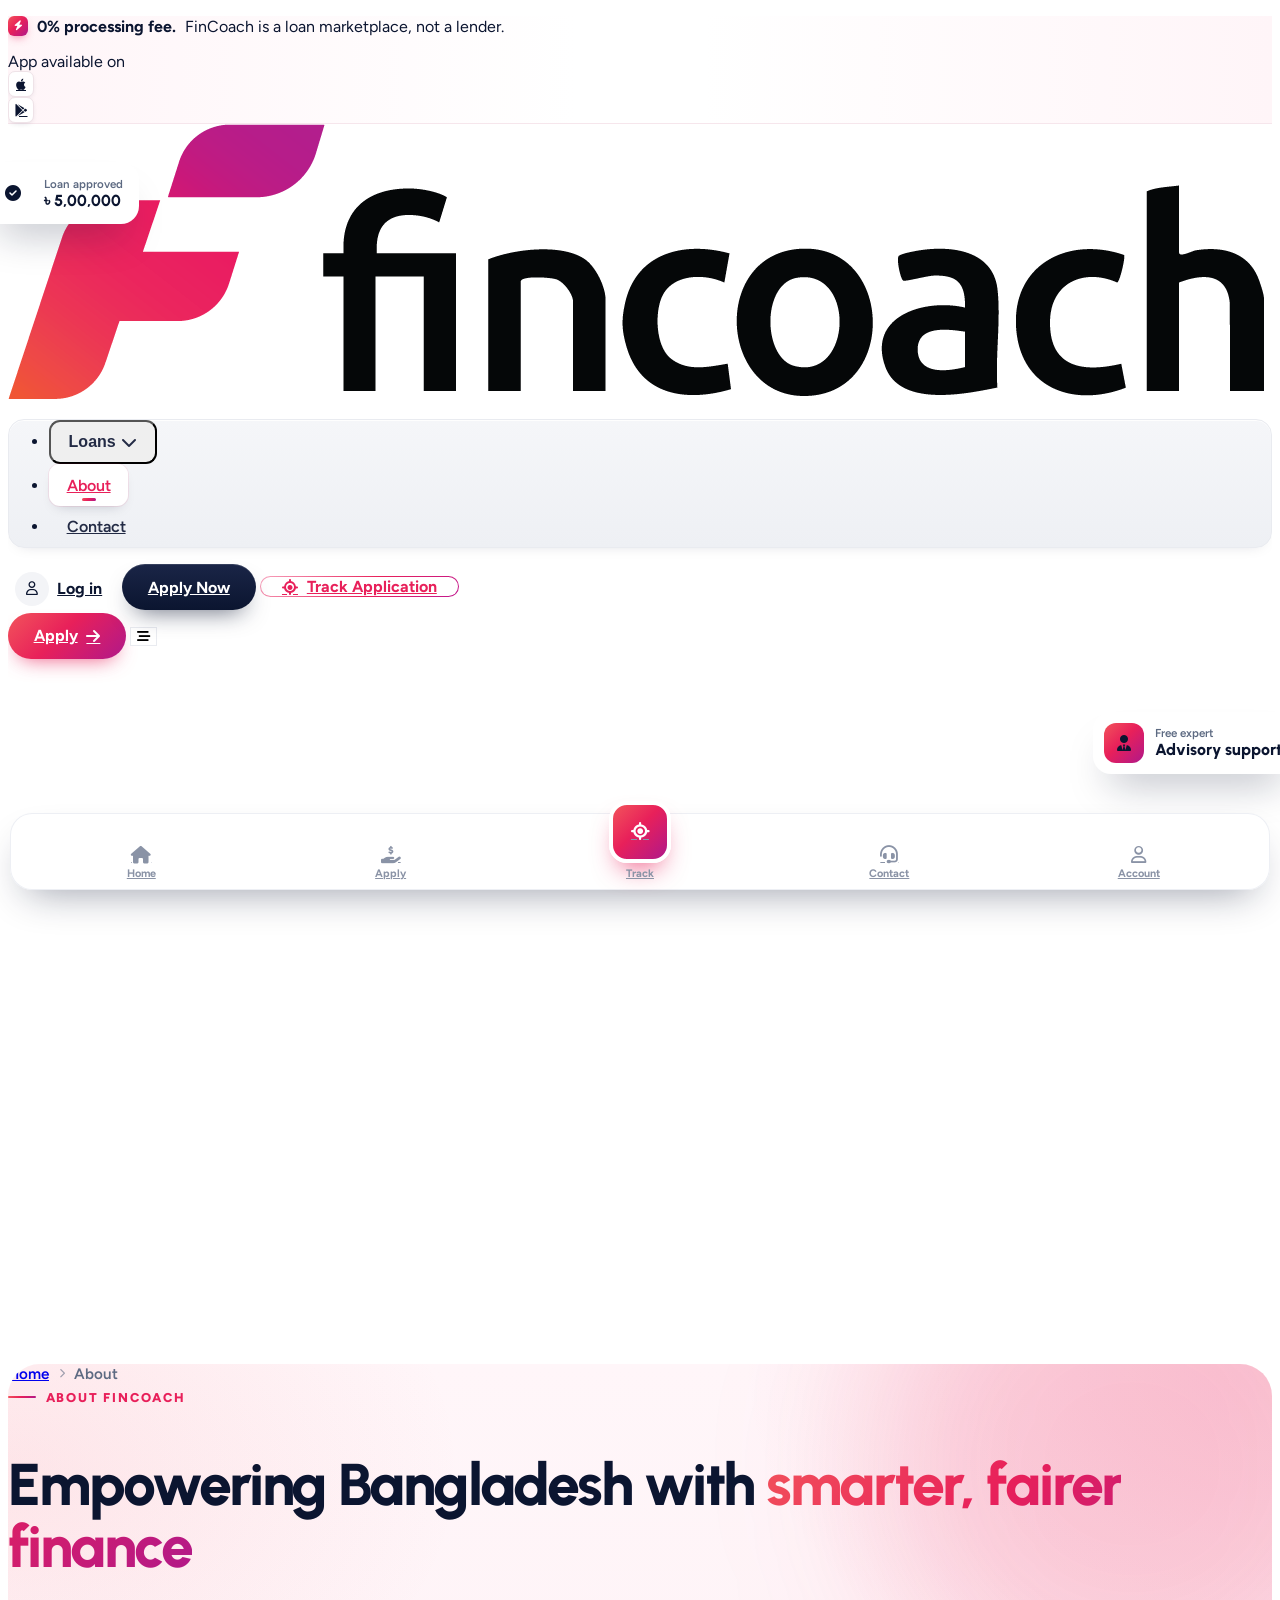
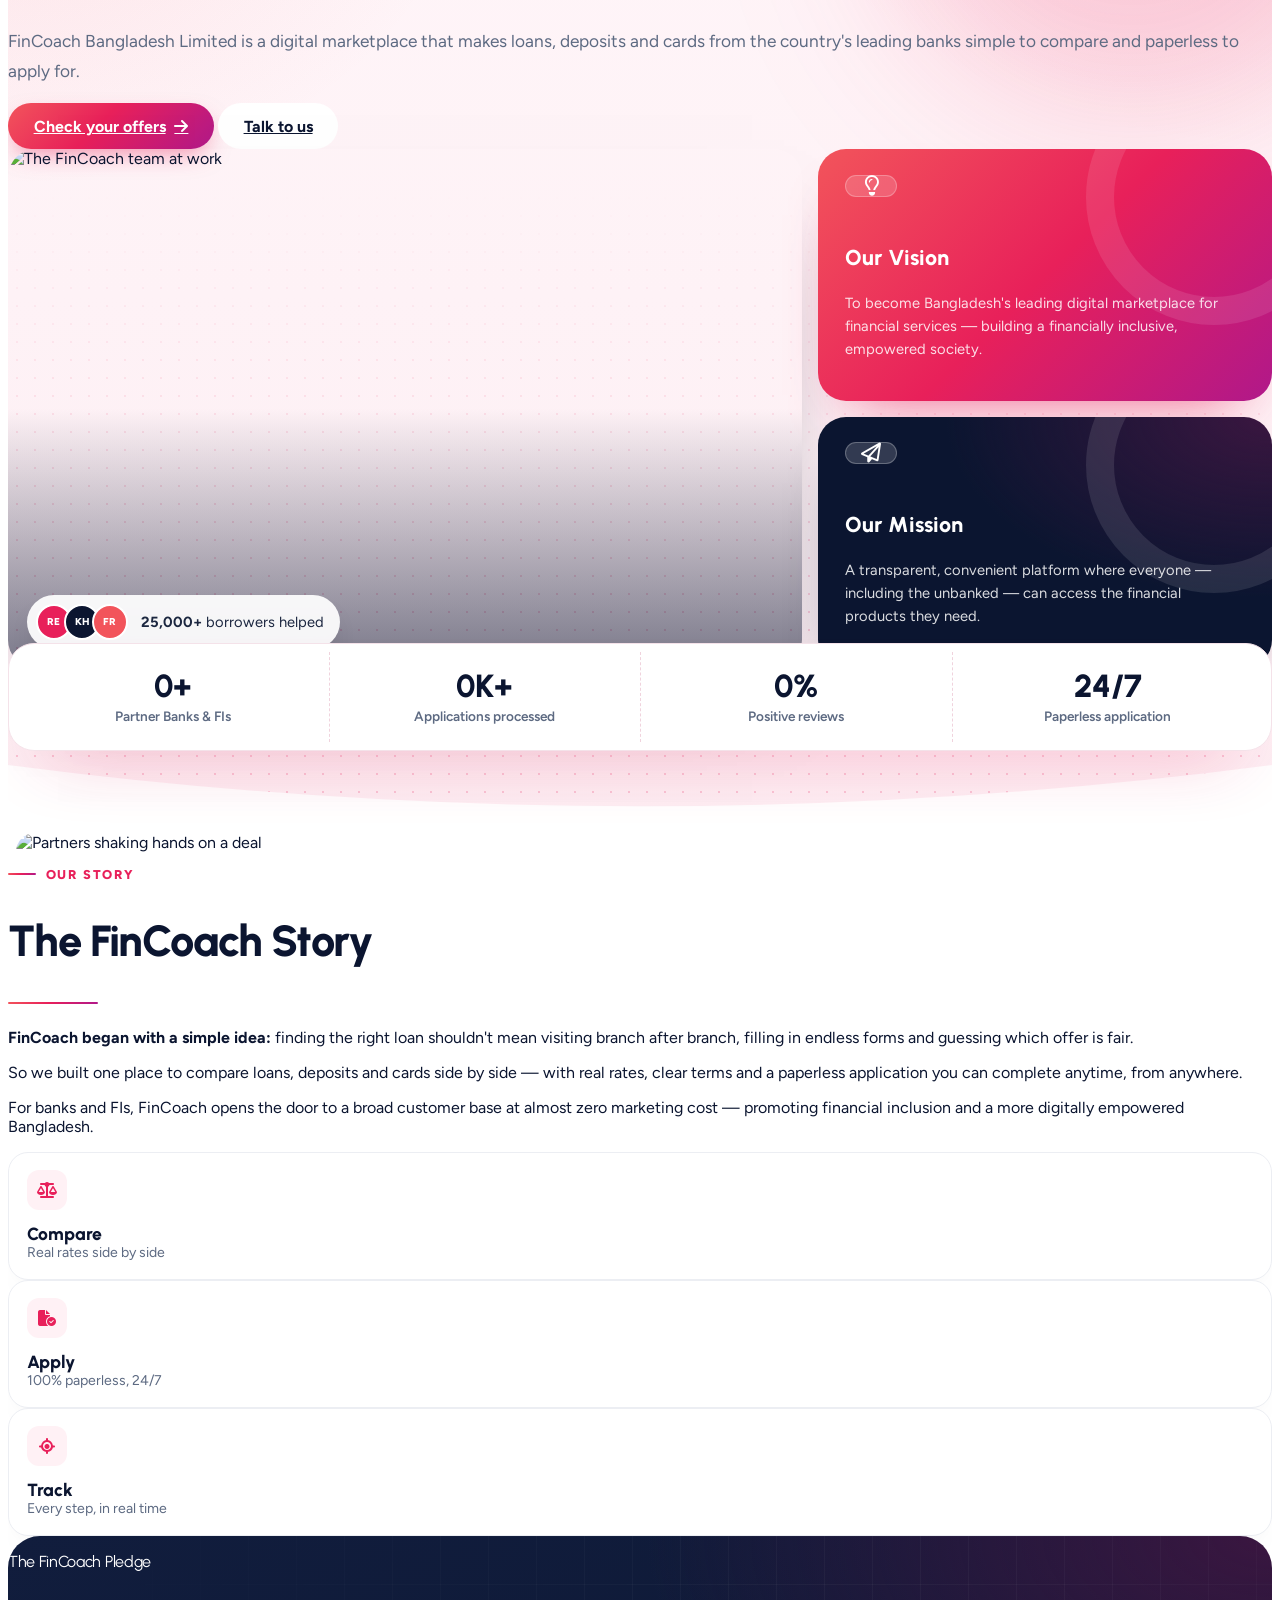
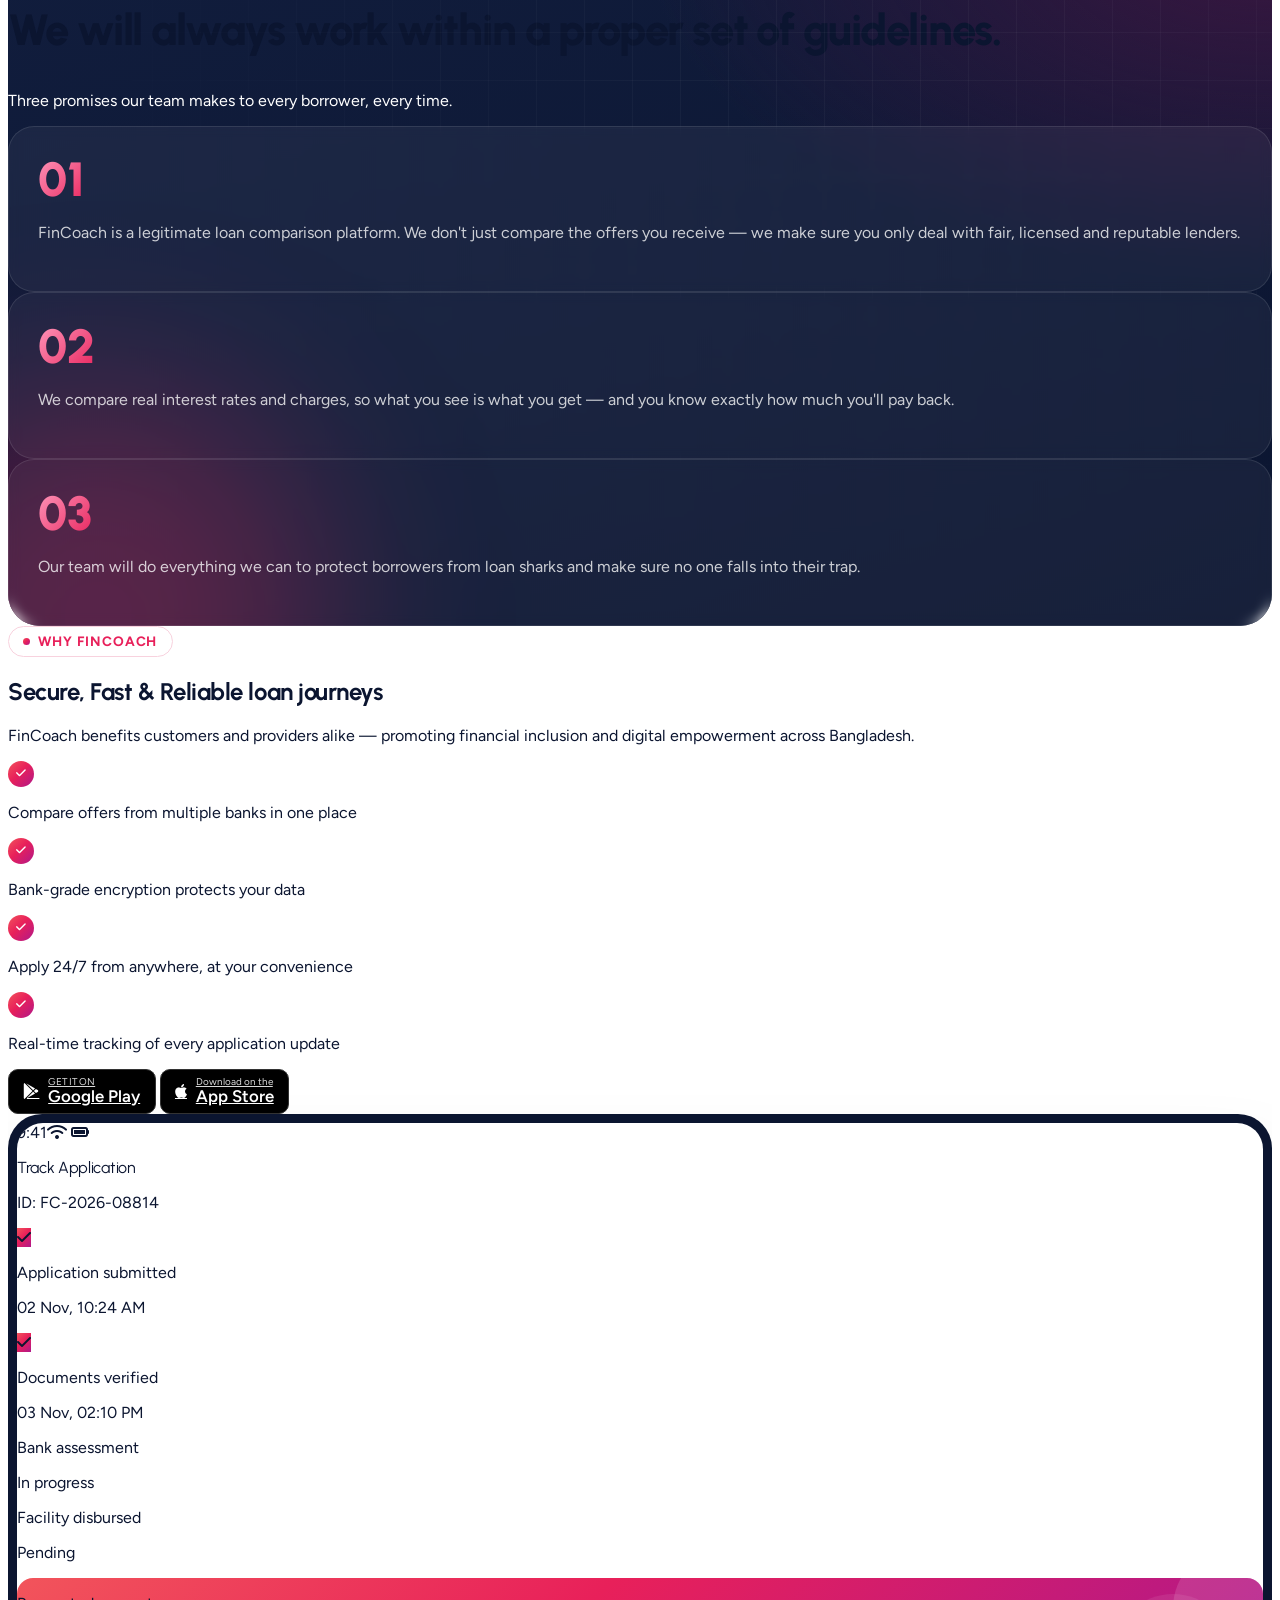
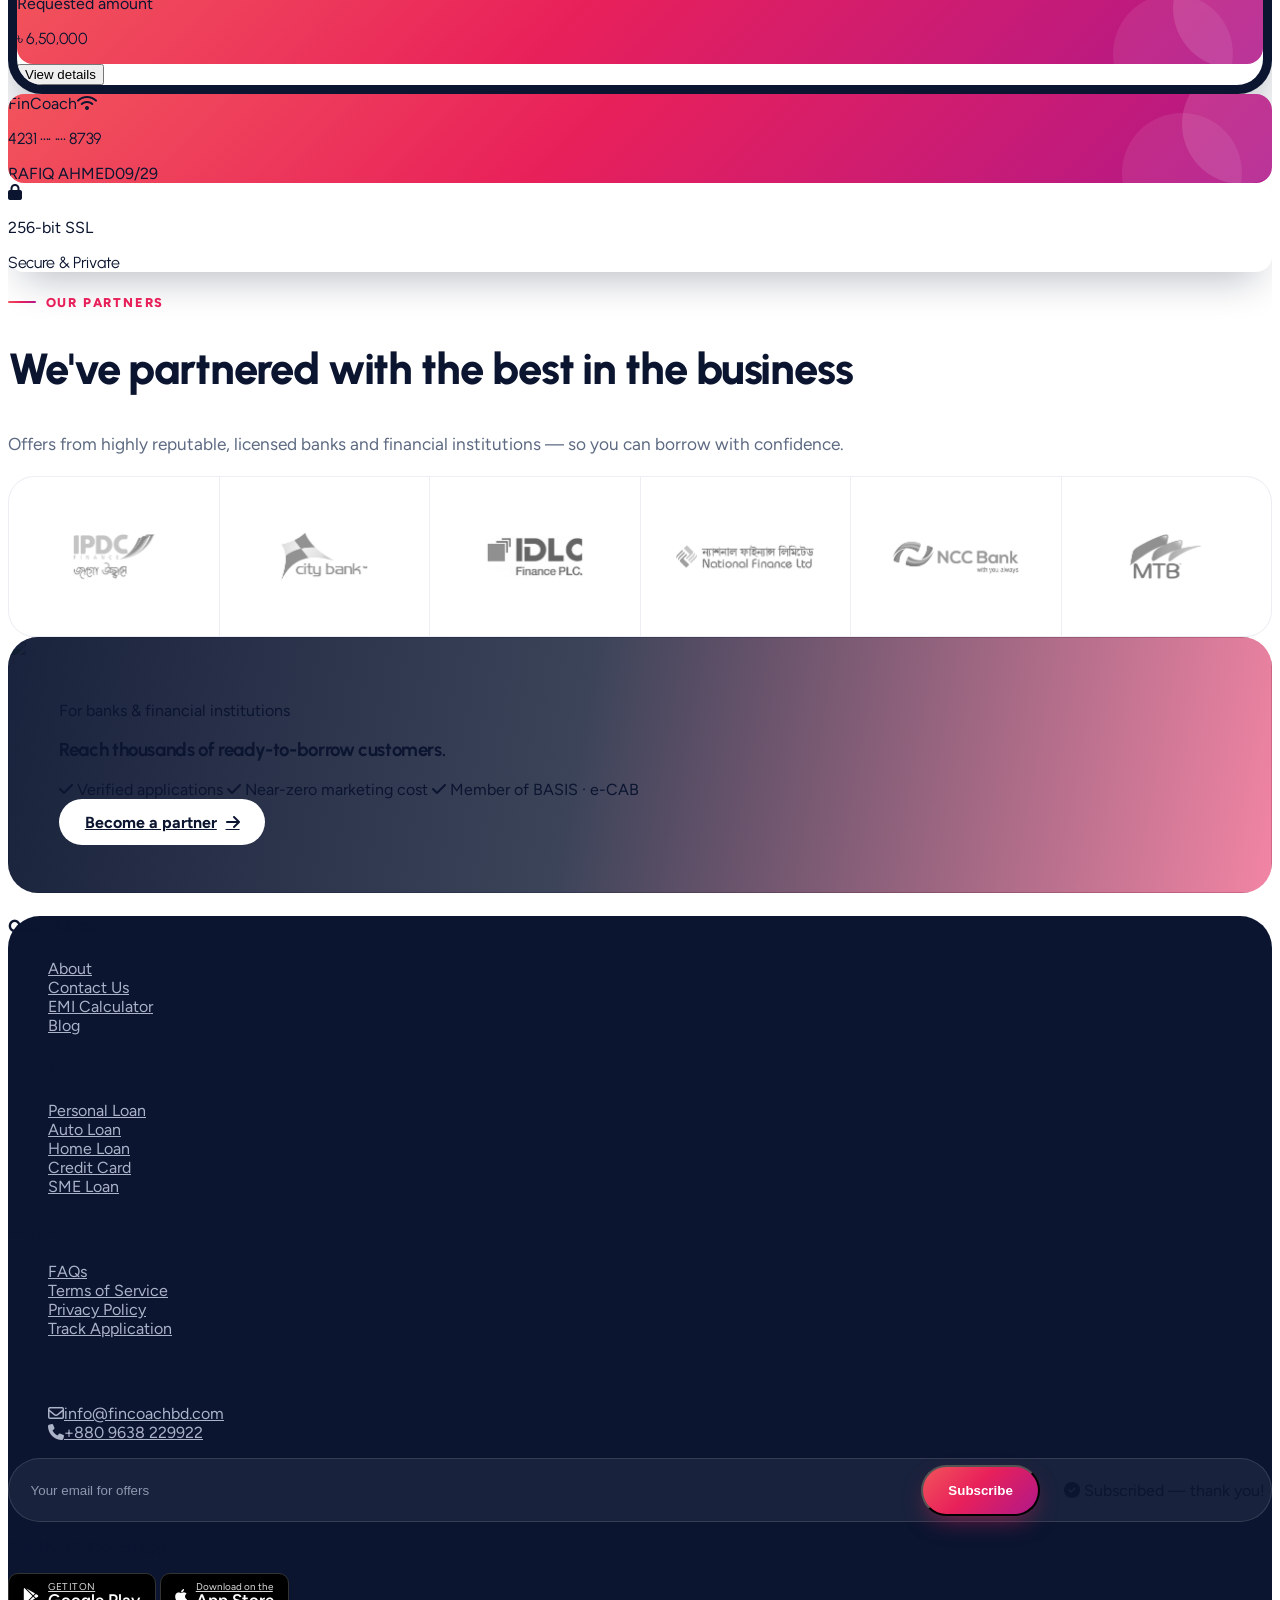
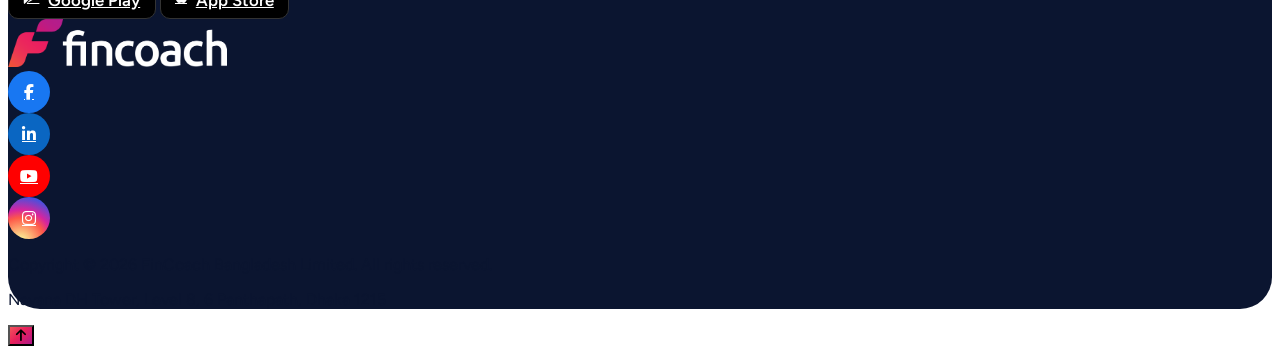
==== about.html @ 4403002f "Premium header and mobile drawer; stable sticky header (fix scroll jitter) Co-Authored-By: Claude Op" ====
<!DOCTYPE html>
<html lang="en">
<head>
  <meta charset="UTF-8" />
  <meta name="viewport" content="width=device-width, initial-scale=1.0" />
  <title>About Us — FinCoach</title>
  <meta name="description" content="Learn about FinCoach Bangladesh Limited — our vision, mission and the services that make financial products accessible to everyone in Bangladesh." />
  <link rel="icon" type="image/x-icon" href="favicon.ico" />
  <link rel="shortcut icon" href="favicon.ico" />

  <!-- Fonts: Urbanist + Figtree (Wallex pairing) -->
  <link rel="preconnect" href="https://fonts.googleapis.com" />
  <link rel="preconnect" href="https://fonts.gstatic.com" crossorigin />
  <link href="https://fonts.googleapis.com/css2?family=Figtree:wght@400;500;600;700;800&family=Urbanist:wght@500;600;700;800;900&display=swap" rel="stylesheet" />

  <!-- Icons -->
  <link rel="stylesheet" href="https://cdnjs.cloudflare.com/ajax/libs/font-awesome/6.5.2/css/all.min.css" />

  <!-- Tailwind CDN -->
  <script src="https://cdn.tailwindcss.com"></script>
  <script>
    tailwind.config = {
      theme: {
        extend: {
          colors: {
            brand: { DEFAULT: '#e8205a', 2: '#b0188a', coral: '#f2545b', tint: '#fff1f5' },
            ink: { DEFAULT: '#0b1530', 2: '#1c2740' },
            muted: '#5d6a82',
            line: '#eceef3'
          },
          fontFamily: { head: ['Urbanist', 'sans-serif'], body: ['Figtree', 'sans-serif'] },
          maxWidth: { site: '1400px' }
        }
      }
    }
  </script>
  <link rel="stylesheet" href="https://cdnjs.cloudflare.com/ajax/libs/aos/2.3.4/aos.css" />
  <link rel="stylesheet" href="assets/css/style.css" />
</head>
<body class="font-body">

<!-- =========================================================
     HEADER — announcement bar + navbar (LoanTube layout)
     ========================================================= -->
<header id="siteHeader" class="nav-wrap sticky top-0 z-50 bg-white">
  <div class="topbar">
    <div class="max-w-site mx-auto px-4 md:px-6 h-9 flex items-center justify-between gap-4 text-[13px]">
      <p class="tb-msg text-muted truncate"><span class="tb-badge"><i class="fa-solid fa-bolt"></i></span><b class="text-ink">0% processing fee.</b><span class="hidden sm:inline"> FinCoach is a loan marketplace, not a lender.</span></p>
      <div class="flex items-center gap-2.5 shrink-0 text-muted">
        <span class="hidden sm:inline">App available on</span>
        <a href="#" class="tb-ic" aria-label="Download on the App Store"><i class="fa-brands fa-apple"></i></a>
        <a href="#" class="tb-ic" aria-label="Get it on Google Play"><i class="fa-brands fa-google-play"></i></a>
      </div>
    </div>
  </div>

  <nav class="relative">
    <div class="max-w-site mx-auto px-4 md:px-6 h-[68px] md:h-[84px] flex items-center justify-between gap-4">
      <!-- Left: logo + pill nav -->
      <div class="flex items-center gap-6 lg:gap-10">
        <a href="index.html" class="shrink-0" aria-label="FinCoach home">
          <img src="assets/img/fincoach-logo.png" alt="FinCoach" class="h-7 md:h-9 w-auto" />
        </a>

        <ul class="nav-pill hidden lg:flex items-center p-1.5">
          <li class="has-mega" id="loansMenu">
            <button class="nav-link" aria-expanded="false" aria-controls="megaLoans" id="loansBtn">
              Loans <i class="fa-solid fa-chevron-down chev text-xs"></i>
              <span class="mega-active-bar"></span>
            </button>
          </li>
          <li><a href="about.html" class="nav-link active" aria-current="page">About</a></li>
          <li><a href="contact.html" class="nav-link">Contact</a></li>
        </ul>
      </div>

      <!-- Right -->
      <div class="hidden lg:flex items-center gap-2.5">
        <a href="login.html" class="nav-text-btn" data-login-open><span class="nt-ic"><i class="fa-regular fa-user"></i></span> Log in</a>
        <a href="apply.html" class="btn btn-dark btn-apply !py-3 !px-6">Apply Now <i class="fa-solid fa-arrow-right"></i></a>
        <a href="track.html" class="btn btn-track !py-3"><i class="fa-solid fa-location-crosshairs"></i> <span>Track<span class="hidden xl:inline">&nbsp;Application</span></span></a>
      </div>

      <!-- Mobile actions -->
      <div class="lg:hidden flex items-center gap-2">
        <a href="apply.html" class="btn btn-primary btn-apply-m !py-2.5 !px-4 text-sm">Apply <i class="fa-solid fa-arrow-right text-xs"></i></a>
      <button id="menuOpen" class="nav-burger lg:hidden w-11 h-11 rounded-xl grid place-items-center text-ink" aria-label="Open menu">
        <i class="fa-solid fa-bars-staggered text-lg"></i>
      </button>
      </div>
    </div>

    <!-- MEGA MENU — Loans | Tools + app panel (Oportun style) -->
    <div id="megaLoans" class="mega hidden lg:block" role="region" aria-label="Loans menu">
      <div class="max-w-site mx-auto px-6 py-9 grid grid-cols-12">
        <div class="col-span-7 grid grid-cols-2 gap-10 pr-10 border-r border-line">
          <div>
            <h4>Loans</h4>
            <a class="mm-link" href="loan.html?type=personal"><span class="mm-ic"><i class="fa-solid fa-user"></i></span>Personal Loan</a>
            <a class="mm-link" href="loan.html?type=auto"><span class="mm-ic"><i class="fa-solid fa-car"></i></span>Auto Loan</a>
            <a class="mm-link" href="loan.html?type=home"><span class="mm-ic"><i class="fa-solid fa-house"></i></span>Home Loan</a>
            <a class="mm-link" href="loan.html?type=card"><span class="mm-ic"><i class="fa-regular fa-credit-card"></i></span>Credit Card</a>
            <a class="mm-link" href="loan.html?type=sme"><span class="mm-ic"><i class="fa-solid fa-store"></i></span>SME Loan</a>
          </div>
          <div>
            <h4>Tools</h4>
            <a class="mm-link" href="emi-calculator.html"><span class="mm-ic"><i class="fa-solid fa-calculator"></i></span>EMI Calculator</a>
            <a class="mm-link" href="faq.html"><span class="mm-ic"><i class="fa-regular fa-circle-question"></i></span>FAQs</a>
            <a class="mm-link" href="blog.html"><span class="mm-ic"><i class="fa-regular fa-newspaper"></i></span>Blog</a>
          </div>
        </div>
        <div class="col-span-5 pl-10">
          <div class="rounded-[26px] bg-brand-tint p-7 relative overflow-hidden h-full">
            <div class="absolute -right-10 -top-10 w-44 h-44 rounded-full bg-grad opacity-10"></div>
            <img src="assets/img/fincoach-logo.png" alt="FinCoach" class="h-8 relative" />
            <p class="mt-5 text-lg font-semibold leading-relaxed text-ink max-w-sm relative">Get the all-in-one app to apply for your loan — and track every step, right from your phone.</p>
            <div class="flex flex-wrap gap-2 mt-6 relative">
              <a href="#" class="store-badge"><i class="fa-brands fa-google-play text-xl"></i><div><small>GET IT ON</small><span>Google Play</span></div></a>
              <a href="#" class="store-badge"><i class="fa-brands fa-apple text-2xl"></i><div><small>Download on the</small><span>App Store</span></div></a>
            </div>
          </div>
        </div>
      </div>
    </div>
  </nav>
</header>

<!-- Mobile drawer -->
<div id="drawerBackdrop" class="drawer-backdrop fixed inset-0 bg-ink/50 backdrop-blur-sm z-[60]"></div>
<aside id="drawer" class="drawer fixed top-0 right-0 bottom-0 w-[88%] max-w-sm bg-white z-[70] flex flex-col" aria-label="Mobile menu">
  <div class="flex items-center justify-between px-5 h-20 border-b border-line">
    <img src="assets/img/fincoach-logo.png" alt="FinCoach" class="h-8" />
    <button id="menuClose" class="w-10 h-10 rounded-xl bg-[#f2f4f7] grid place-items-center" aria-label="Close menu"><i class="fa-solid fa-xmark text-lg"></i></button>
  </div>
  <div class="flex-1 overflow-y-auto px-5 py-4">
    <a href="about.html" class="drawer-link"><span class="dl-ic"><i class="fa-solid fa-building"></i></span>About Us<i class="fa-solid fa-arrow-right dl-go"></i></a>
    <div class="acc border-b border-line">
      <button class="acc-head drawer-acc w-full flex items-center justify-between font-head font-bold text-lg"><span class="flex items-center gap-3"><span class="dl-ic"><i class="fa-solid fa-hand-holding-dollar"></i></span>Loans &amp; tools</span> <i class="fa-solid fa-chevron-down acc-chev text-sm"></i></button>
      <div class="acc-body"><div>
        <div class="pb-4 grid grid-cols-2 gap-4">
          <div>
            <p class="font-head font-extrabold mb-1">Loans</p>
            <a class="block py-1.5 text-muted" href="loan.html?type=personal">Personal Loan</a>
            <a class="block py-1.5 text-muted" href="loan.html?type=auto">Auto Loan</a>
            <a class="block py-1.5 text-muted" href="loan.html?type=home">Home Loan</a>
            <a class="block py-1.5 text-muted" href="loan.html?type=card">Credit Card</a>
            <a class="block py-1.5 text-muted" href="loan.html?type=sme">SME Loan</a>
          </div>
          <div>
            <p class="font-head font-extrabold mb-1">Tools</p>
            <a class="block py-1.5 text-muted" href="emi-calculator.html">EMI Calculator</a>
            <a class="block py-1.5 text-muted" href="faq.html">FAQs</a>
            <a class="block py-1.5 text-muted" href="blog.html">Blog</a>
          </div>
        </div>
      </div></div>
    </div>
    <a href="contact.html" class="drawer-link"><span class="dl-ic"><i class="fa-solid fa-headset"></i></span>Contact Us<i class="fa-solid fa-arrow-right dl-go"></i></a>
    <a href="tel:+8809638229922" class="dl-help"><span><i class="fa-solid fa-phone"></i></span><div><small>Need help? Call us</small><b>+880 9638 229922</b></div></a>
  </div>
  <div class="p-5 grid gap-3 border-t border-line">
    <a href="apply.html" class="btn btn-primary">Apply Now <i class="fa-solid fa-arrow-right"></i></a>
    <div class="grid grid-cols-2 gap-3">
      <a href="login.html" class="btn btn-ghost" data-login-open><i class="fa-regular fa-user"></i> Login</a>
      <a href="track.html" class="btn btn-ghost"><i class="fa-solid fa-location-crosshairs text-brand"></i> Track</a>
    </div>
  </div>
</aside>

<main>

<!-- =========================================================
     ABOUT ① — Hero: curved, dotted panel + bento (Wallex look, premium)
     ========================================================= -->
<section class="px-2.5 pt-2.5">
  <div class="ab5-hero">
    <span class="ab5-dots"></span><span class="ab5-glow"></span>
    <div class="relative max-w-site mx-auto px-4 md:px-6 pt-12 md:pt-16">
      <nav class="reveal crumb" aria-label="Breadcrumb"><a href="index.html">Home</a><i class="fa-solid fa-chevron-right"></i><span class="text-brand">About</span></nav>
      <div class="grid lg:grid-cols-12 gap-6 lg:gap-12 items-end mt-6">
        <div class="lg:col-span-7">
          <span class="reveal ab5-kicker"><span></span>About FinCoach</span>
          <h1 class="reveal ab5-h1 mt-5">Empowering Bangladesh with <span class="text-grad">smarter, fairer finance</span></h1>
        </div>
        <div class="lg:col-span-5">
          <p class="reveal ab5-lead">FinCoach Bangladesh Limited is a digital marketplace that makes loans, deposits and cards from the country's leading banks simple to compare and paperless to apply for.</p>
          <div class="reveal flex flex-wrap items-center gap-3 mt-6">
            <a href="apply.html" class="btn btn-primary">Check your offers <i class="fa-solid fa-arrow-right"></i></a>
            <a href="contact.html" class="btn btn-white shadow-sm">Talk to us</a>
          </div>
        </div>
      </div>

      <!-- Bento -->
      <div class="ab5-bento mt-10 md:mt-14">
        <div class="reveal ab5-photo">
          <img src="https://images.unsplash.com/photo-1522071820081-009f0129c71c?w=1400&q=78&auto=format&fit=crop" alt="The FinCoach team at work" />
          <span class="ab5-photo-shade"></span>
          <div class="ab5-photo-tag">
            <span class="ab5-ava-row"><i style="background:#e8205a">RE</i><i style="background:#0b1530">KH</i><i style="background:#f2545b">FR</i></span>
            <span><b>25,000+</b> borrowers helped</span>
          </div>
        </div>
        <div class="reveal ab5-vm ab5-vm-pink">
          <span class="ab5-vm-ic"><i class="fa-regular fa-lightbulb"></i></span>
          <div><p class="ab5-vm-k">Our Vision</p><p class="ab5-vm-t">To become Bangladesh's leading digital marketplace for financial services — building a financially inclusive, empowered society.</p></div>
        </div>
        <div class="reveal ab5-vm ab5-vm-dark">
          <span class="ab5-vm-ic"><i class="fa-regular fa-paper-plane"></i></span>
          <div><p class="ab5-vm-k">Our Mission</p><p class="ab5-vm-t">A transparent, convenient platform where everyone — including the unbanked — can access the financial products they need.</p></div>
        </div>
      </div>

      <!-- Stats strip -->
      <div class="reveal ab5-stats">
        <div><b><span data-count="6">0</span>+</b><span>Partner Banks &amp; FIs</span></div>
        <div><b><span data-count="25">0</span>K+</b><span>Applications processed</span></div>
        <div><b><span data-count="98">0</span>%</b><span>Positive reviews</span></div>
        <div><b>24/7</b><span>Paperless application</span></div>
      </div>
    </div>
    <svg class="ab5-curve" viewBox="0 0 1440 120" preserveAspectRatio="none" aria-hidden="true"><path d="M0 120 L0 40 Q720 150 1440 40 L1440 120 Z" /></svg>
  </div>
</section>

<!-- =========================================================
     ABOUT ① (cont.) — The FinCoach Story
     ========================================================= -->
<section class="pt-16 md:pt-24 pb-16 md:pb-24">
  <div class="max-w-site mx-auto px-4 md:px-6 grid lg:grid-cols-12 gap-12 lg:gap-16 items-center">
    <div class="reveal lg:col-span-5 order-2 lg:order-1 relative">
      <div class="ab5-story-img">
        <img src="https://images.unsplash.com/photo-1600880292089-90a7e086ee0c?w=1000&q=78&auto=format&fit=crop" alt="Partners shaking hands on a deal" />
      </div>
      <div class="ab5-float ab5-float-a"><span class="bg-green-100 text-green-600"><i class="fa-solid fa-circle-check"></i></span><div><small>Loan approved</small><b>৳ 5,00,000</b></div></div>
      <div class="ab5-float ab5-float-b"><span class="bg-grad text-white"><i class="fa-solid fa-user-tie"></i></span><div><small>Free expert</small><b>Advisory support</b></div></div>
    </div>
    <div class="lg:col-span-7 order-1 lg:order-2">
      <span class="reveal ab5-kicker"><span></span>Our story</span>
      <h2 class="reveal ab5-h2 mt-4">The FinCoach Story</h2>
      <div class="reveal ab5-line"></div>
      <div class="reveal space-y-4 text-[1.05rem] leading-relaxed text-muted">
        <p><b class="text-ink">FinCoach began with a simple idea:</b> finding the right loan shouldn't mean visiting branch after branch, filling in endless forms and guessing which offer is fair.</p>
        <p>So we built one place to compare loans, deposits and cards side by side — with real rates, clear terms and a paperless application you can complete anytime, from anywhere.</p>
        <p>For banks and FIs, FinCoach opens the door to a broad customer base at almost zero marketing cost — promoting financial inclusion and a more digitally empowered Bangladesh.</p>
      </div>
      <div class="grid sm:grid-cols-3 gap-3 mt-8">
        <div class="reveal ab5-pt"><i class="fa-solid fa-scale-balanced"></i><b>Compare</b><span>Real rates side by side</span></div>
        <div class="reveal ab5-pt"><i class="fa-solid fa-file-circle-check"></i><b>Apply</b><span>100% paperless, 24/7</span></div>
        <div class="reveal ab5-pt"><i class="fa-solid fa-location-crosshairs"></i><b>Track</b><span>Every step, in real time</span></div>
      </div>
    </div>
  </div>
</section>

<!-- =========================================================
     ABOUT ② — The FinCoach Pledge (LoanTube style)
     ========================================================= -->
<section class="px-2.5">
  <div class="ab5-pledge">
    <span class="ab5-pledge-glow"></span>
    <div class="relative max-w-site mx-auto px-4 md:px-6 py-16 md:py-24">
      <div class="grid lg:grid-cols-12 gap-6 items-end">
        <div class="lg:col-span-7">
          <p class="reveal font-head font-bold text-[#f7a0bb] text-lg">The FinCoach Pledge</p>
          <h2 class="reveal ab5-h2 !text-white mt-3">We will always work within a proper set of guidelines.</h2>
        </div>
        <p class="reveal lg:col-span-5 text-white/70 text-lg">Three promises our team makes to every borrower, every time.</p>
      </div>
      <div class="grid md:grid-cols-3 gap-5 mt-10 md:mt-14">
        <div class="reveal ab5-pc"><span class="ab5-pc-n">01</span><p>FinCoach is a legitimate loan comparison platform. We don't just compare the offers you receive — we make sure you only deal with fair, licensed and reputable lenders.</p></div>
        <div class="reveal ab5-pc"><span class="ab5-pc-n">02</span><p>We compare real interest rates and charges, so what you see is what you get — and you know exactly how much you'll pay back.</p></div>
        <div class="reveal ab5-pc"><span class="ab5-pc-n">03</span><p>Our team will do everything we can to protect borrowers from loan sharks and make sure no one falls into their trap.</p></div>
      </div>
    </div>
  </div>
</section>

<!-- =========================================================
     SECURE / FAST / RELIABLE — split panel
     ========================================================= -->
<section class="px-2.5 pt-16 md:pt-24 pb-16 md:pb-24">
  <div class="panel bg-[#f6f7f9] overflow-hidden">
    <div class="max-w-site mx-auto px-4 md:px-6 py-16 md:py-24 grid lg:grid-cols-2 gap-14 items-center">
      <div>
        <span class="reveal eyebrow">Why FinCoach</span>
        <h2 class="reveal mt-5 font-head font-extrabold text-[2rem] sm:text-[2.25rem] md:text-[3.2rem] leading-[1.08]">Secure, Fast &amp; Reliable loan journeys</h2>
        <p class="reveal mt-5 text-lg text-muted max-w-lg">FinCoach benefits customers and providers alike — promoting financial inclusion and digital empowerment across Bangladesh.</p>
        <div class="reveal grid sm:grid-cols-2 gap-5 mt-9">
          <div class="flex gap-3"><span class="check-dot"><i class="fa-solid fa-check"></i></span><p class="font-semibold">Compare offers from multiple banks in one place</p></div>
          <div class="flex gap-3"><span class="check-dot"><i class="fa-solid fa-check"></i></span><p class="font-semibold">Bank-grade encryption protects your data</p></div>
          <div class="flex gap-3"><span class="check-dot"><i class="fa-solid fa-check"></i></span><p class="font-semibold">Apply 24/7 from anywhere, at your convenience</p></div>
          <div class="flex gap-3"><span class="check-dot"><i class="fa-solid fa-check"></i></span><p class="font-semibold">Real-time tracking of every application update</p></div>
        </div>
        <div class="reveal flex flex-wrap gap-3 mt-10">
          <a href="#" class="store-badge"><i class="fa-brands fa-google-play text-xl"></i><div><small>GET IT ON</small><span>Google Play</span></div></a>
          <a href="#" class="store-badge"><i class="fa-brands fa-apple text-2xl"></i><div><small>Download on the</small><span>App Store</span></div></a>
        </div>
      </div>

      <!-- visual -->
      <div class="reveal relative h-[430px] sm:h-[460px] md:h-[520px] why-visual">
        <div class="absolute left-1/2 -translate-x-1/2 bottom-0 w-[440px] h-[440px] md:w-[500px] md:h-[500px] rounded-full bg-grad opacity-90"></div>
        <div class="absolute left-1/2 -translate-x-1/2 bottom-0 w-[340px] h-[340px] md:w-[380px] md:h-[380px] rounded-full border-[18px] border-white/25"></div>
        <!-- phone -->
        <div class="phone absolute left-1/2 -translate-x-[70%] top-2 w-[230px] floaty">
          <div class="phone-screen p-4">
            <div class="flex items-center justify-between text-[10px] font-bold"><span>9:41</span><span><i class="fa-solid fa-wifi"></i> <i class="fa-solid fa-battery-full"></i></span></div>
            <p class="font-head font-extrabold text-base mt-4">Track Application</p>
            <p class="text-[10px] text-muted">ID: FC-2026-08814</p>
            <div class="mt-4 space-y-3">
              <div class="flex gap-2.5"><span class="w-5 h-5 rounded-full bg-grad text-white grid place-items-center text-[8px] shrink-0"><i class="fa-solid fa-check"></i></span><div><p class="text-[11px] font-bold">Application submitted</p><p class="text-[9px] text-muted">02 Nov, 10:24 AM</p></div></div>
              <div class="flex gap-2.5"><span class="w-5 h-5 rounded-full bg-grad text-white grid place-items-center text-[8px] shrink-0"><i class="fa-solid fa-check"></i></span><div><p class="text-[11px] font-bold">Documents verified</p><p class="text-[9px] text-muted">03 Nov, 02:10 PM</p></div></div>
              <div class="flex gap-2.5"><span class="w-5 h-5 rounded-full border-2 border-brand shrink-0 grid place-items-center"><span class="w-2 h-2 rounded-full bg-brand"></span></span><div><p class="text-[11px] font-bold">Bank assessment</p><p class="text-[9px] text-brand font-semibold">In progress</p></div></div>
              <div class="flex gap-2.5 opacity-50"><span class="w-5 h-5 rounded-full border-2 border-line shrink-0"></span><div><p class="text-[11px] font-bold">Facility disbursed</p><p class="text-[9px] text-muted">Pending</p></div></div>
            </div>
            <div class="loan-card mt-4 p-3 text-white">
              <p class="text-[9px] text-white/80 relative z-10">Requested amount</p>
              <p class="font-head font-extrabold relative z-10">৳ 6,50,000</p>
            </div>
            <button class="mt-3 w-full rounded-full bg-ink text-white text-[11px] font-bold py-2">View details</button>
          </div>
        </div>
        <!-- card -->
        <div class="loan-card floaty-2 absolute right-0 md:-right-2 top-[270px] w-[250px] p-5 text-white shadow-2xl rotate-[-8deg]">
          <div class="flex justify-between relative z-10"><span class="text-xs font-bold">FinCoach</span><i class="fa-solid fa-wifi rotate-90"></i></div>
          <div class="w-9 h-7 rounded-md bg-yellow-200/80 mt-5 relative z-10"></div>
          <p class="font-head font-bold tracking-[.2em] mt-4 relative z-10">4231 •••• •••• 8739</p>
          <div class="flex justify-between mt-3 text-[10px] text-white/80 relative z-10"><span>RAFIQ AHMED</span><span>09/29</span></div>
        </div>
        <div class="float-chip absolute left-0 bottom-16 px-4 py-3 flex items-center gap-3 floaty-2">
          <span class="w-10 h-10 rounded-xl bg-brand-tint text-brand grid place-items-center"><i class="fa-solid fa-lock"></i></span>
          <div><p class="text-xs text-muted font-semibold">256-bit SSL</p><p class="font-head font-extrabold">Secure &amp; Private</p></div>
        </div>
      </div>
    </div>
  </div>
</section>

<!-- =========================================================
     ABOUT ④ — Partners (Wallex style, text from LoanTube partners)
     ========================================================= -->
<section class="pb-16 md:pb-24">
  <div class="max-w-site mx-auto px-4 md:px-6">
    <div class="grid lg:grid-cols-12 gap-6 lg:gap-16 items-end">
      <div class="lg:col-span-7">
        <span class="reveal ab5-kicker"><span></span>Our partners</span>
        <h2 class="reveal ab5-h2 mt-4">We've partnered with the best in the business</h2>
      </div>
      <p class="reveal lg:col-span-5 ab5-lead">Offers from highly reputable, licensed banks and financial institutions — so you can borrow with confidence.</p>
    </div>
    <div class="reveal ab5-logos mt-10 md:mt-12">
      <div><img src="assets/img/partners/p1.png" alt="IPDC Finance" /></div>
      <div><img src="assets/img/partners/p2.jpg" alt="City Bank" /></div>
      <div><img src="assets/img/partners/p3.jpg" alt="IDLC Finance" /></div>
      <div><img src="assets/img/partners/p4.jpg" alt="National Finance" /></div>
      <div><img src="assets/img/partners/p5.jpg" alt="NCC Bank" /></div>
      <div><img src="assets/img/partners/p6.jpg" alt="Mutual Trust Bank" /></div>
    </div>

    <div class="reveal ab5-cta mt-10 md:mt-14">
      <img src="https://images.unsplash.com/photo-1521791136064-7986c2920216?w=1200&q=75&auto=format&fit=crop" alt="" aria-hidden="true" />
      <span class="ab5-cta-shade"></span>
      <div class="relative grid lg:grid-cols-12 gap-6 items-center">
        <div class="lg:col-span-8">
          <p class="text-white/75 font-semibold">For banks &amp; financial institutions</p>
          <h3 class="font-head font-extrabold text-[1.8rem] md:text-[2.3rem] leading-tight text-white mt-1">Reach thousands of ready-to-borrow customers.</h3>
          <div class="flex flex-wrap gap-3 mt-4 text-white/80 text-sm font-semibold">
            <span><i class="fa-solid fa-check text-[#f7a0bb] mr-1"></i> Verified applications</span>
            <span><i class="fa-solid fa-check text-[#f7a0bb] mr-1"></i> Near-zero marketing cost</span>
            <span><i class="fa-solid fa-check text-[#f7a0bb] mr-1"></i> Member of BASIS · e-CAB</span>
          </div>
        </div>
        <div class="lg:col-span-4 lg:text-right">
          <a href="contact.html" class="btn btn-white !px-7 !py-4">Become a partner <i class="fa-solid fa-arrow-right"></i></a>
        </div>
      </div>
    </div>
  </div>
</section>

</main>


<!-- =========================================================
     FOOTER
     ========================================================= -->
<footer class="px-2.5 pb-2.5">
  <div class="footer panel text-white relative overflow-hidden">
    <div class="absolute -right-32 -top-32 w-96 h-96 rounded-full bg-grad opacity-[.12] blur-3xl pointer-events-none"></div>
    <div class="relative max-w-site mx-auto px-4 md:px-6 pt-14 md:pt-20 pb-8">
      <div class="grid grid-cols-2 lg:grid-cols-12 gap-x-6 gap-y-10">
        <div class="lg:col-span-2">
          <h4 class="f-head">Quick Links</h4>
          <ul class="mt-5 space-y-3">
            <li><a class="f" href="about.html">About</a></li>
            <li><a class="f" href="contact.html">Contact Us</a></li>
            <li><a class="f" href="emi-calculator.html">EMI Calculator</a></li>
            <li><a class="f" href="blog.html">Blog</a></li>
          </ul>
        </div>
        <div class="lg:col-span-2">
          <h4 class="f-head">Products</h4>
          <ul class="mt-5 space-y-3">
            <li><a class="f" href="loan.html?type=personal">Personal Loan</a></li>
            <li><a class="f" href="loan.html?type=auto">Auto Loan</a></li>
            <li><a class="f" href="loan.html?type=home">Home Loan</a></li>
            <li><a class="f" href="loan.html?type=card">Credit Card</a></li>
            <li><a class="f" href="loan.html?type=sme">SME Loan</a></li>
          </ul>
        </div>
        <div class="lg:col-span-3">
          <h4 class="f-head">Support</h4>
          <ul class="mt-5 space-y-3">
            <li><a class="f" href="faq.html">FAQs</a></li>
            <li><a class="f" href="terms.html">Terms of Service</a></li>
            <li><a class="f" href="privacy.html">Privacy Policy</a></li>
            <li><a class="f" href="track.html">Track Application</a></li>
          </ul>
        </div>
        <div class="col-span-2 lg:col-span-5">
          <h4 class="f-head">Contact</h4>
          <ul class="mt-5 space-y-3">
            <li><a class="f inline-flex items-center gap-2.5" href="mailto:info@fincoachbd.com"><i class="fa-regular fa-envelope text-brand"></i>info@fincoachbd.com</a></li>
            <li><a class="f inline-flex items-center gap-2.5" href="tel:+8809638229922"><i class="fa-solid fa-phone text-brand"></i>+880 9638 229922</a></li>
          </ul>
          <form class="newsletter mt-5" data-demo>
            <input type="email" required placeholder="Your email for offers" aria-label="Email address" />
            <button type="submit" class="btn btn-primary !py-2.5 !px-5" data-label="Subscribe">Subscribe</button>
            <p data-ok class="hidden basis-full mt-2 text-sm font-semibold text-green-400"><i class="fa-solid fa-circle-check"></i> Subscribed — thank you!</p>
          </form>
          <p class="mt-6 font-semibold text-white">Get the FinCoach app</p>
          <div class="flex flex-wrap gap-2 mt-3">
            <a href="#" class="store-badge"><i class="fa-brands fa-google-play text-xl"></i><div><small>GET IT ON</small><span>Google Play</span></div></a>
            <a href="#" class="store-badge"><i class="fa-brands fa-apple text-2xl"></i><div><small>Download on the</small><span>App Store</span></div></a>
          </div>
        </div>
      </div>

      <div class="mt-12 pt-8 border-t border-white/10 flex flex-col sm:flex-row items-center justify-between gap-6">
        <a href="index.html" class="footer-logo" aria-label="FinCoach home"><img src="assets/img/fincoach-logo-white.png" alt="FinCoach" /></a>
        <div class="flex items-center gap-3">
          <a href="https://www.facebook.com/FinCoachOfficial" target="_blank" rel="noopener" class="social social-fb" aria-label="Facebook"><i class="fa-brands fa-facebook-f"></i></a>
          <a href="https://www.linkedin.com/company/FinCoachOfficial" target="_blank" rel="noopener" class="social social-in" aria-label="LinkedIn"><i class="fa-brands fa-linkedin-in"></i></a>
          <a href="https://www.youtube.com/@FinCoachOfficial" target="_blank" rel="noopener" class="social social-yt" aria-label="YouTube"><i class="fa-brands fa-youtube"></i></a>
          <a href="https://www.instagram.com/FinCoachOfficial" target="_blank" rel="noopener" class="social social-ig" aria-label="Instagram"><i class="fa-brands fa-instagram"></i></a>
        </div>
      </div>
      <div class="mt-6 flex flex-col md:flex-row justify-between gap-2 text-sm text-[#8d97ad] text-center md:text-left">
        <p>Copyright © <span id="yr">2026</span> FinCoach Bangladesh Limited. All rights reserved.</p>
        <p>Navana DH Tower, Level 8, 6 Panthapath, Dhaka 1215</p>
      </div>
    </div>
  </div>
</footer>

<button id="toTop" class="fixed right-5 bottom-5 z-40 w-12 h-12 rounded-full bg-grad text-white shadow-lg grid place-items-center" aria-label="Back to top"><i class="fa-solid fa-arrow-up"></i></button>


<!-- Login / Register popup -->
<div id="loginModal" class="lm" role="dialog" aria-modal="true" aria-labelledby="lmTitle" aria-hidden="true">
  <div class="lm-backdrop" data-lm-close></div>
  <div class="lm-box">
    <button type="button" class="lm-close" data-lm-close aria-label="Close"><i class="fa-solid fa-xmark"></i></button>
    <div class="text-center">
      <img src="assets/img/fincoach-logo.png" alt="FinCoach" class="h-8 mx-auto" />
      <h2 id="lmTitle" class="mt-5 font-head font-extrabold text-[1.7rem] leading-tight">Log in to your account</h2>
      <p class="mt-1.5 text-muted" id="lmSub">Track applications and manage your offers.</p>
    </div>
    <div class="auth-tabs mt-6" id="lmTabs">
      <span class="tab-pill"></span>
      <button type="button" class="active" data-lm-tab="login">Log in</button>
      <button type="button" data-lm-tab="register">Create account</button>
    </div>

    <form class="lm-pane active mt-6" id="lmLogin" novalidate>
      <div class="space-y-4">
        <div class="field"><div class="ic-wrap"><i class="fa-regular fa-user f-ic"></i><input required placeholder="Mobile number or email" autocomplete="username" aria-label="Mobile number or email" /></div></div>
        <div class="field"><div class="ic-wrap"><i class="fa-solid fa-lock f-ic"></i><input required type="password" placeholder="Password" autocomplete="current-password" class="!pr-14" aria-label="Password" /><button type="button" class="pw-toggle lm-eye" aria-label="Show password"><i class="fa-regular fa-eye"></i></button></div></div>
      </div>
      <div class="flex items-center justify-between mt-4 text-[15px]">
        <label class="flex items-center gap-2 text-muted font-semibold cursor-pointer"><input type="checkbox" class="w-4 h-4 accent-[#e8205a]" checked /> Remember me</label>
        <a href="login.html" class="font-bold text-brand hover:underline">Forgot password?</a>
      </div>
      <p class="lm-err hidden mt-3 text-sm font-semibold text-red-500"><i class="fa-solid fa-circle-exclamation"></i> Please fill in all fields.</p>
      <button type="submit" class="btn btn-primary w-full !py-4 text-lg mt-5">Log in <i class="fa-solid fa-arrow-right"></i></button>
      <div class="divider my-5">or</div>
      <a href="login.html" class="social-btn w-full"><i class="fa-solid fa-mobile-screen-button text-brand"></i> Log in with OTP</a>
    </form>

    <form class="lm-pane mt-6" id="lmRegister" novalidate>
      <div class="space-y-4">
        <div class="field"><div class="ic-wrap"><i class="fa-regular fa-user f-ic"></i><input required placeholder="Full name (as per NID)" autocomplete="name" aria-label="Full name" /></div></div>
        <div class="field"><div class="ic-wrap"><i class="fa-solid fa-mobile-screen f-ic"></i><span class="prefix">+880</span><input required type="tel" inputmode="numeric" maxlength="11" class="has-prefix" placeholder="1XXX-XXXXXX" aria-label="Mobile number" /></div></div>
        <div class="field"><div class="ic-wrap"><i class="fa-solid fa-lock f-ic"></i><input required type="password" placeholder="Create password" autocomplete="new-password" class="!pr-14" aria-label="Create password" /><button type="button" class="pw-toggle lm-eye" aria-label="Show password"><i class="fa-regular fa-eye"></i></button></div></div>
      </div>
      <label class="flex items-start gap-3 mt-4 text-muted cursor-pointer text-[15px]"><input type="checkbox" required class="mt-1 w-4 h-4 accent-[#e8205a]" /><span>I agree to the <a href="terms.html" class="font-semibold text-ink underline">Terms</a> and <a href="privacy.html" class="font-semibold text-ink underline">Privacy Policy</a>.</span></label>
      <p class="lm-err hidden mt-3 text-sm font-semibold text-red-500"><i class="fa-solid fa-circle-exclamation"></i> Please complete all fields and accept the terms.</p>
      <button type="submit" class="btn btn-primary w-full !py-4 text-lg mt-5">Create account <i class="fa-solid fa-arrow-right"></i></button>
    </form>

    <div class="lm-pane text-center py-4" id="lmDone">
      <div class="check-anim mx-auto"><i class="fa-solid fa-check"></i></div>
      <h3 class="mt-6 font-head font-extrabold text-2xl" id="lmDoneTitle">Welcome back!</h3>
      <p class="text-muted mt-1" id="lmDoneSub">You're logged in.</p>
      <div class="grid grid-cols-2 gap-3 mt-6">
        <a href="index.html#products" class="btn btn-primary" data-lm-close>Compare</a>
        <a href="track.html" class="btn btn-ghost">Track</a>
      </div>
    </div>
    <p class="mt-6 text-center text-xs text-muted"><i class="fa-solid fa-lock text-brand"></i> Secured with 256-bit encryption</p>
  </div>
</div>

<nav class="mobile-nav lg:hidden" aria-label="Quick navigation">
  <a href="index.html" data-nav="index"><i class="fa-solid fa-house"></i><span>Home</span></a>
  <a href="apply.html" data-nav="apply"><i class="fa-solid fa-hand-holding-dollar"></i><span>Apply</span></a>
  <a href="track.html" data-nav="track" class="mn-main"><span class="mn-fab"><i class="fa-solid fa-location-crosshairs"></i></span><span>Track</span></a>
  <a href="contact.html" data-nav="contact"><i class="fa-solid fa-headset"></i><span>Contact</span></a>
  <a href="login.html" data-nav="login" data-login-open><i class="fa-regular fa-user"></i><span>Account</span></a>
</nav>
<script src="https://cdnjs.cloudflare.com/ajax/libs/aos/2.3.4/aos.js"></script>
<script src="assets/js/main.js"></script>
</body>
</html>
---- assets/css/style.css ----
/* ==========================================================
   FinCoach — Premium UI
   Brand: pink → magenta gradient (from logo), deep navy ink
   Type:  Urbanist (headings) + Figtree (body)  — Wallex pairing
   ========================================================== */
:root {
  --brand: #e8205a;
  --brand-2: #b0188a;
  --coral: #f2545b;
  --ink: #0b1530;
  --ink-2: #1c2740;
  --muted: #5d6a82;
  --tint: #fff1f5;
  --tint-2: #fdf6f9;
  --line: #eceef3;
  --grad: linear-gradient(135deg, #f2545b 0%, #e8205a 45%, #b0188a 100%);
}

html { scroll-behavior: smooth; }
body {
  font-family: 'Figtree', system-ui, sans-serif;
  color: var(--ink);
  background: #fff;
  -webkit-font-smoothing: antialiased;
  overflow-x: clip;
}
h1, h2, h3, h4, h5, .font-head { font-family: 'Urbanist', sans-serif; letter-spacing: -0.02em; }

.text-grad { background: var(--grad); -webkit-background-clip: text; background-clip: text; color: transparent; }
.bg-grad { background: var(--grad); }

/* ---------- Buttons ---------- */
.btn {
  display: inline-flex; align-items: center; justify-content: center; gap: .55rem;
  font-weight: 700; border-radius: 999px; transition: all .25s ease; white-space: nowrap;
}
.btn-primary {
  background: var(--grad); color: #fff; padding: .85rem 1.6rem;
  box-shadow: 0 10px 25px -8px rgba(232, 32, 90, .55);
}
.btn-primary:hover { transform: translateY(-2px); box-shadow: 0 16px 32px -10px rgba(232, 32, 90, .65); }
.btn-dark { background: var(--ink); color: #fff; padding: .85rem 1.6rem; }
.btn-dark:hover { background: #000; transform: translateY(-2px); }
.btn-ghost { background: #fff; color: var(--ink); padding: .8rem 1.4rem; border: 1.5px solid var(--line); }
.btn-ghost:hover { border-color: var(--brand); color: var(--brand); }
.btn-white { background: #fff; color: var(--ink); padding: .85rem 1.6rem; }
.btn-white:hover { transform: translateY(-2px); }

/* ---------- Announcement bar (LoanTube style) ---------- */
.announce { background: var(--ink); border-radius: 14px; }

/* ---------- Navbar ---------- */
.nav-wrap { transition: box-shadow .3s ease, background .3s ease; }
.nav-wrap.scrolled { box-shadow: 0 8px 30px -12px rgba(11, 21, 48, .18); background: rgba(255,255,255,.92); backdrop-filter: blur(14px); }
.nav-pill { background: #f2f4f7; border-radius: 14px; }
.nav-link {
  position: relative; display: inline-flex; align-items: center; gap: .35rem;
  font-weight: 600; font-size: 1rem; padding: .7rem 1.1rem; border-radius: 10px; color: var(--ink);
  transition: color .2s ease, background .2s ease;
}
.nav-link:hover { color: var(--brand); }
.nav-link .chev { transition: transform .25s ease; }
.has-mega.open .nav-link .chev { transform: rotate(180deg); }
.has-mega.open .nav-link { background: #fff; color: var(--brand); box-shadow: 0 2px 8px rgba(11,21,48,.06); }

/* Mega menu (Oportun style) */
.mega {
  position: absolute; left: 0; right: 0; top: 100%;
  background: #fff; border-top: 1px solid var(--line);
  box-shadow: 0 30px 50px -20px rgba(11, 21, 48, .22);
  opacity: 0; visibility: hidden; transform: translateY(8px);
  transition: all .25s ease; z-index: 40;
}
.mega.open { opacity: 1; visibility: visible; transform: translateY(0); }
.mega h4 { font-family: 'Urbanist', sans-serif; font-weight: 800; font-size: 1.05rem; margin-bottom: .65rem; }
.mega a.m-link { display: block; color: #39425a; padding: .28rem 0; font-size: 1rem; transition: color .2s, padding .2s; }
.mega a.m-link:hover { color: var(--brand); padding-left: .3rem; }
.mega-active-bar { position: absolute; left: 10px; right: 10px; bottom: -20px; height: 3px; border-radius: 3px; background: var(--grad); transform: scaleX(0); transition: transform .25s ease; }
.has-mega.open .mega-active-bar { transform: scaleX(1); }

.store-badge {
  display: inline-flex; align-items: center; gap: .55rem; background: #000; color: #fff;
  border-radius: 10px; padding: .45rem .9rem; border: 1px solid #333; transition: transform .2s;
}
.store-badge:hover { transform: translateY(-2px); }
.store-badge small { display: block; font-size: .62rem; line-height: 1; opacity: .85; }
.store-badge span { display: block; font-size: 1.05rem; font-weight: 600; line-height: 1.15; }

/* Mobile drawer */
.drawer { transform: translateX(100%); transition: transform .35s cubic-bezier(.2,.8,.2,1); }
.drawer.open { transform: translateX(0); }
.drawer-backdrop { opacity: 0; visibility: hidden; transition: opacity .3s; }
.drawer-backdrop.open { opacity: 1; visibility: visible; }
.acc-body { display: grid; grid-template-rows: 0fr; transition: grid-template-rows .3s ease; }
.acc-body > div { overflow: hidden; }
.acc.open .acc-body { grid-template-rows: 1fr; }
.acc.open .acc-chev { transform: rotate(180deg); }
.acc-chev { transition: transform .3s; }

/* ---------- Hero ---------- */
.hero-bg {
  background:
    radial-gradient(60% 50% at 15% 10%, rgba(242, 84, 91, .14) 0%, transparent 60%),
    radial-gradient(50% 45% at 90% 20%, rgba(176, 24, 138, .12) 0%, transparent 60%),
    var(--tint);
}
.grid-lines {
  background-image:
    linear-gradient(rgba(11,21,48,.045) 1px, transparent 1px),
    linear-gradient(90deg, rgba(11,21,48,.045) 1px, transparent 1px);
  background-size: 56px 56px;
  mask-image: radial-gradient(ellipse at center, #000 30%, transparent 75%);
  -webkit-mask-image: radial-gradient(ellipse at center, #000 30%, transparent 75%);
}
.hero-check { display: inline-flex; align-items: center; gap: .5rem; font-weight: 600; color: var(--ink-2); }
.hero-check i { width: 22px; height: 22px; display: grid; place-items: center; border-radius: 99px; border: 1.5px solid var(--ink-2); font-size: .65rem; }

/* Dashboard mockup */
.mock { background: #fff; border-radius: 22px; box-shadow: 0 40px 80px -30px rgba(11, 21, 48, .35), 0 0 0 8px rgba(255,255,255,.6); }
.mock-card { border: 1px solid var(--line); border-radius: 14px; }
.bar { border-radius: 6px 6px 3px 3px; background: #f3d3df; }
.bar.on { background: var(--grad); }
.phone {
  background: #0b1530; border-radius: 34px; padding: 9px;
  box-shadow: 0 40px 70px -25px rgba(11, 21, 48, .55);
}
.phone-screen { background: #fff; border-radius: 26px; overflow: hidden; }
.loan-card { background: var(--grad); border-radius: 16px; position: relative; overflow: hidden; }
.loan-card::after { content: ""; position: absolute; right: -30px; top: -30px; width: 120px; height: 120px; border-radius: 50%; background: rgba(255,255,255,.12); }
.loan-card::before { content: ""; position: absolute; right: 30px; bottom: -50px; width: 120px; height: 120px; border-radius: 50%; background: rgba(255,255,255,.08); }
.float-chip { background: #fff; border-radius: 16px; box-shadow: 0 20px 40px -15px rgba(11,21,48,.3); }
.floaty { animation: floaty 6s ease-in-out infinite; }
.floaty-2 { animation: floaty 7s ease-in-out infinite reverse; }
@keyframes floaty { 0%,100% { transform: translateY(0); } 50% { transform: translateY(-12px); } }

/* ---------- Partner marquee ---------- */
.marquee { mask-image: linear-gradient(90deg, transparent, #000 12%, #000 88%, transparent); -webkit-mask-image: linear-gradient(90deg, transparent, #000 12%, #000 88%, transparent); }
.marquee-track { display: flex; gap: 1.25rem; width: max-content; animation: marquee 32s linear infinite; }
.marquee:hover .marquee-track { animation-play-state: paused; }
@keyframes marquee { to { transform: translateX(-50%); } }
.partner { width: 190px; height: 92px; background: #fff; border: 1px solid var(--line); border-radius: 18px; display: grid; place-items: center; padding: 14px 22px; transition: all .3s; }
.partner img { max-height: 58px; max-width: 100%; object-fit: contain; filter: grayscale(1); opacity: .75; transition: all .3s; }
.partner:hover { border-color: #f6c1d2; box-shadow: 0 14px 30px -18px rgba(232,32,90,.5); }
.partner:hover img { filter: none; opacity: 1; }

/* ---------- Panels / cards ---------- */
.panel { border-radius: 32px; }
.eyebrow {
  display: inline-flex; align-items: center; gap: .5rem; font-weight: 700; font-size: .85rem;
  letter-spacing: .06em; text-transform: uppercase; color: var(--brand);
  background: #fff; border: 1px solid #f8d2de; padding: .4rem .9rem; border-radius: 99px;
}
.eyebrow::before { content: ""; width: 7px; height: 7px; border-radius: 50%; background: var(--grad); }
.eyebrow.dark { background: rgba(255,255,255,.08); border-color: rgba(255,255,255,.18); color: #fff; }

.feature {
  background: #fff; border: 1px solid var(--line); border-radius: 24px; padding: 1.75rem;
  transition: all .35s ease; position: relative; overflow: hidden;
}
.feature::before { content: ""; position: absolute; inset: 0; background: var(--grad); opacity: 0; transition: opacity .35s; z-index: 0; }
.feature > * { position: relative; z-index: 1; }
.feature:hover { transform: translateY(-6px); box-shadow: 0 30px 50px -25px rgba(232, 32, 90, .55); border-color: transparent; }
.feature:hover::before { opacity: 1; }
.feature:hover h3, .feature:hover p, .feature:hover .f-link { color: #fff; }
.feature:hover .f-icon { background: rgba(255,255,255,.18); color: #fff; }
.f-icon { width: 60px; height: 60px; border-radius: 18px; display: grid; place-items: center; background: var(--tint); color: var(--brand); font-size: 1.4rem; transition: all .35s; }
.f-icon img { width: 34px; height: 34px; }
.feature:hover .f-icon img { filter: brightness(0) invert(1); }
.f-link { font-weight: 700; color: var(--ink); display: inline-flex; align-items: center; gap: .4rem; }

.check-dot { width: 26px; height: 26px; flex: none; border-radius: 99px; display: grid; place-items: center; background: var(--grad); color: #fff; font-size: .7rem; }

/* Counters */
.stat-num { font-family: 'Urbanist', sans-serif; font-weight: 800; font-size: clamp(2.6rem, 5vw, 3.6rem); line-height: 1; letter-spacing: -0.03em; }

/* Testimonials */
.t-card { background: #fff; border: 1px solid var(--line); border-radius: 26px; padding: 2rem; transition: all .3s; }
.t-card:hover { box-shadow: 0 30px 50px -30px rgba(11,21,48,.35); transform: translateY(-4px); }
.t-track { display: flex; transition: transform .6s cubic-bezier(.2,.8,.2,1); }
.t-slide { flex: 0 0 100%; padding: 0 .75rem; }
@media (min-width: 768px) { .t-slide { flex-basis: 50%; } }
@media (min-width: 1024px) { .t-slide { flex-basis: 33.3333%; } }
.t-dot { width: 10px; height: 10px; border-radius: 99px; background: #e3e6ee; transition: all .3s; }
.t-dot.active { width: 30px; background: var(--grad); }

/* Pricing / products */
.price-card { background: #fff; border-radius: 28px; padding: 2.25rem; border: 1px solid var(--line); transition: all .3s; }
.price-card:hover { transform: translateY(-6px); }
.price-card.featured { background: var(--ink); color: #fff; border-color: var(--ink); box-shadow: 0 40px 70px -30px rgba(11,21,48,.6); }
.price-card.featured .muted { color: #aab3c8; }
.tab-btn { padding: .65rem 1.3rem; border-radius: 99px; font-weight: 700; color: var(--muted); transition: all .25s; }
.tab-btn.active { background: #fff; color: var(--ink); box-shadow: 0 4px 14px rgba(11,21,48,.08); }

/* Range slider */
input[type=range].rng { -webkit-appearance: none; appearance: none; width: 100%; height: 8px; border-radius: 99px; background: linear-gradient(90deg, var(--brand) var(--p, 50%), #ffd9e4 var(--p, 50%)); outline: none; }
input[type=range].rng::-webkit-slider-thumb { -webkit-appearance: none; width: 24px; height: 24px; border-radius: 50%; background: #fff; border: 6px solid var(--brand); box-shadow: 0 4px 12px rgba(232,32,90,.4); cursor: pointer; }
input[type=range].rng::-moz-range-thumb { width: 14px; height: 14px; border-radius: 50%; background: #fff; border: 6px solid var(--brand); cursor: pointer; }

/* Steps */
.step { display: flex; gap: 1.25rem; padding: 1.4rem; border-radius: 22px; transition: all .3s; cursor: pointer; border: 1px solid transparent; }
.step:hover { background: #fff; border-color: var(--line); }
.step.active { background: #fff; border-color: var(--line); box-shadow: 0 20px 40px -25px rgba(11,21,48,.3); }
.step-num { width: 52px; height: 52px; flex: none; border-radius: 16px; display: grid; place-items: center; font-family: 'Urbanist'; font-weight: 800; font-size: 1.25rem; background: var(--tint); color: var(--brand); transition: all .3s; }
.step.active .step-num { background: var(--grad); color: #fff; }

/* FAQ */
.faq { background: #fff; border: 1px solid var(--line); border-radius: 20px; transition: all .3s; }
.faq.open { border-color: #f6c1d2; box-shadow: 0 20px 40px -28px rgba(232,32,90,.5); }
.faq .acc-chev { width: 36px; height: 36px; flex: none; border-radius: 99px; display: grid; place-items: center; background: var(--tint); color: var(--brand); }
.faq.open .acc-chev { background: var(--grad); color: #fff; transform: rotate(45deg); }

/* Blog */
.blog-card { border-radius: 26px; overflow: hidden; background: #fff; border: 1px solid var(--line); transition: all .35s; }
.blog-card:hover { transform: translateY(-6px); box-shadow: 0 30px 50px -30px rgba(11,21,48,.35); }
.blog-thumb { aspect-ratio: 16/10; position: relative; overflow: hidden; }
.blog-thumb .art { position: absolute; inset: 0; transition: transform .6s ease; }
.blog-card:hover .blog-thumb .art { transform: scale(1.06); }

/* Footer */
.footer { background: var(--ink); }
.footer a.f { color: #aab3c8; transition: color .2s; }
.footer a.f:hover { color: #fff; }
.social { width: 42px; height: 42px; border-radius: 99px; display: grid; place-items: center; background: rgba(255,255,255,.07); color: #fff; transition: all .25s; }
.social:hover { background: var(--grad); transform: translateY(-3px); }

/* Reveal on scroll */
.reveal { opacity: 0; transform: translateY(28px); transition: opacity .8s ease, transform .8s cubic-bezier(.2,.8,.2,1); }
.reveal.in { opacity: 1; transform: none; }
@media (prefers-reduced-motion: reduce) {
  .reveal { opacity: 1; transform: none; }
  .floaty, .floaty-2, .marquee-track { animation: none; }
}

/* Back to top */
#toTop { opacity: 0; visibility: hidden; transform: translateY(10px); transition: all .3s; }
#toTop.show { opacity: 1; visibility: visible; transform: none; }

/* ==========================================================
   Inner pages (About / Contact)
   ========================================================== */
.nav-link.active { background: #fff; color: var(--brand); box-shadow: 0 2px 8px rgba(11,21,48,.06); }

.crumb { display: inline-flex; align-items: center; gap: .6rem; font-weight: 600; font-size: .95rem; color: var(--muted); }
.crumb a:hover { color: var(--brand); }
.crumb i { font-size: .6rem; opacity: .6; }

/* Glass stat card */
.glass { background: rgba(255,255,255,.14); border: 1px solid rgba(255,255,255,.25); backdrop-filter: blur(14px); -webkit-backdrop-filter: blur(14px); }

/* Play button with pulse */
.play-btn { position: relative; width: 92px; height: 92px; border-radius: 999px; background: #fff; color: var(--brand); display: grid; place-items: center; font-size: 1.6rem; box-shadow: 0 20px 40px -12px rgba(0,0,0,.35); transition: transform .3s; }
.play-btn:hover { transform: scale(1.06); }
.play-btn::before, .play-btn::after { content: ""; position: absolute; inset: 0; border-radius: inherit; border: 2px solid rgba(255,255,255,.7); animation: pulse 2.4s ease-out infinite; }
.play-btn::after { animation-delay: 1.2s; }
@keyframes pulse { from { transform: scale(1); opacity: .9; } to { transform: scale(1.8); opacity: 0; } }

/* Video modal */
.v-modal { position: fixed; inset: 0; z-index: 90; display: grid; place-items: center; padding: 1rem; background: rgba(11,21,48,.8); backdrop-filter: blur(6px); opacity: 0; visibility: hidden; transition: all .3s; }
.v-modal.open { opacity: 1; visibility: visible; }
.v-modal .v-box { width: min(960px, 100%); aspect-ratio: 16/9; border-radius: 22px; overflow: hidden; background: #000; transform: scale(.94); transition: transform .3s; box-shadow: 0 40px 80px -20px rgba(0,0,0,.6); }
.v-modal.open .v-box { transform: none; }

/* Vision / mission cards */
.vm-card { border-radius: 32px; padding: 2.5rem; position: relative; overflow: hidden; }
.vm-icon { width: 64px; height: 64px; border-radius: 20px; display: grid; place-items: center; font-size: 1.5rem; }

/* Offer list */
.offer { display: flex; gap: 1rem; padding: 1.4rem; border-radius: 22px; background: #fff; border: 1px solid var(--line); transition: all .3s; }
.offer:hover { border-color: #f6c1d2; box-shadow: 0 24px 40px -28px rgba(232,32,90,.55); transform: translateY(-3px); }
.offer .o-icon { width: 48px; height: 48px; flex: none; border-radius: 14px; display: grid; place-items: center; background: var(--tint); color: var(--brand); font-size: 1.1rem; transition: all .3s; }
.offer:hover .o-icon { background: var(--grad); color: #fff; }

/* Timeline (How we offer) */
.tl { position: relative; padding-left: 2.5rem; }
.tl::before { content: ""; position: absolute; left: 13px; top: 6px; bottom: 6px; width: 2px; background: linear-gradient(var(--brand), var(--brand-2), transparent); opacity: .35; }
.tl-item { position: relative; padding-bottom: 1.6rem; }
.tl-item:last-child { padding-bottom: 0; }
.tl-dot { position: absolute; left: -2.5rem; top: 2px; width: 28px; height: 28px; border-radius: 99px; background: #fff; border: 2px solid var(--brand); display: grid; place-items: center; font-size: .65rem; color: var(--brand); font-weight: 800; }
.tl-dark .tl-dot { background: var(--ink); }
.tl-dark::before { opacity: .6; }

/* Values */
.value { border-radius: 26px; padding: 2rem; background: #fff; border: 1px solid var(--line); transition: all .35s; }
.value:hover { background: var(--ink); color: #fff; transform: translateY(-6px); border-color: var(--ink); }
.value:hover p { color: #aab3c8; }
.value .v-num { font-family: 'Urbanist'; font-weight: 900; font-size: 3.2rem; line-height: 1; background: var(--grad); -webkit-background-clip: text; background-clip: text; color: transparent; opacity: .9; }

/* Contact cards */
.c-card { background: #fff; border-radius: 26px; padding: 2rem; border: 1px solid var(--line); box-shadow: 0 30px 60px -35px rgba(11,21,48,.35); transition: all .35s; position: relative; overflow: hidden; }
.c-card::after { content: ""; position: absolute; right: -40px; top: -40px; width: 120px; height: 120px; border-radius: 50%; background: var(--tint); transition: all .4s; z-index: 0; }
.c-card > * { position: relative; z-index: 1; }
.c-card:hover { transform: translateY(-6px); }
.c-card:hover::after { transform: scale(5); }
.c-icon { width: 58px; height: 58px; border-radius: 18px; display: grid; place-items: center; background: var(--grad); color: #fff; font-size: 1.3rem; box-shadow: 0 14px 26px -10px rgba(232,32,90,.6); }
.copy-btn { font-size: .8rem; font-weight: 700; color: var(--brand); background: var(--tint); padding: .35rem .75rem; border-radius: 99px; transition: all .2s; }
.copy-btn:hover { background: var(--brand); color: #fff; }

/* Form fields */
.field { position: relative; }
.field i.f-ic { position: absolute; left: 1.1rem; top: 1.15rem; color: #9aa3b5; transition: color .2s; pointer-events: none; }
.field input, .field textarea, .field select {
  width: 100%; border-radius: 16px; border: 1.5px solid var(--line); background: #f7f8fa;
  padding: 1rem 1.1rem 1rem 2.9rem; outline: none; transition: all .2s; font-weight: 500; color: var(--ink);
}
.field textarea { resize: none; }
.field input:focus, .field textarea:focus, .field select:focus { border-color: var(--brand); background: #fff; box-shadow: 0 0 0 4px rgba(232,32,90,.1); }
.field:focus-within i.f-ic { color: var(--brand); }
.chip { padding: .6rem 1.1rem; border-radius: 99px; border: 1.5px solid var(--line); font-weight: 700; font-size: .92rem; color: var(--muted); background: #fff; transition: all .2s; }
.chip:hover { border-color: var(--brand); color: var(--brand); }
.chip.active { background: var(--ink); color: #fff; border-color: var(--ink); }

/* Map */
.map-wrap { border-radius: 32px; overflow: hidden; position: relative; }
.map-wrap iframe { width: 100%; height: 100%; border: 0; filter: grayscale(.25) contrast(1.05); }

/* Hours list */
.hours li { display: flex; justify-content: space-between; padding: .7rem 0; border-bottom: 1px dashed rgba(255,255,255,.15); }
.hours li:last-child { border-bottom: 0; }
.live-dot { width: 9px; height: 9px; border-radius: 99px; background: #22c55e; box-shadow: 0 0 0 0 rgba(34,197,94,.6); animation: live 1.8s infinite; }
@keyframes live { 70% { box-shadow: 0 0 0 10px rgba(34,197,94,0); } 100% { box-shadow: 0 0 0 0 rgba(34,197,94,0); } }

/* ==========================================================
   Track Application
   ========================================================== */
.search-card { background: #fff; border-radius: 30px; box-shadow: 0 50px 90px -40px rgba(11,21,48,.45), 0 0 0 8px rgba(255,255,255,.55); }
.seg { display: inline-flex; background: #f2f4f7; border-radius: 99px; padding: .3rem; position: relative; }
.seg button { position: relative; z-index: 1; padding: .6rem 1.2rem; border-radius: 99px; font-weight: 700; color: var(--muted); transition: color .25s; }
.seg button.active { color: var(--ink); }
.seg .seg-pill { position: absolute; top: .3rem; bottom: .3rem; border-radius: 99px; background: #fff; box-shadow: 0 4px 14px rgba(11,21,48,.1); transition: all .35s cubic-bezier(.2,.8,.2,1); }
.big-input { width: 100%; height: 64px; border-radius: 18px; border: 1.5px solid var(--line); background: #f7f8fa; padding: 0 1.25rem 0 3.4rem; font-size: 1.1rem; font-weight: 600; outline: none; transition: all .2s; color: var(--ink); }
.big-input:focus { border-color: var(--brand); background: #fff; box-shadow: 0 0 0 5px rgba(232,32,90,.1); }
.big-input.error { border-color: #ef4444; animation: shake .4s; }
@keyframes shake { 20%,60% { transform: translateX(-6px); } 40%,80% { transform: translateX(6px); } }
.demo-chip { font-size: .85rem; font-weight: 700; color: var(--brand); background: var(--tint); padding: .3rem .8rem; border-radius: 99px; transition: all .2s; }
.demo-chip:hover { background: var(--brand); color: #fff; }

.skeleton { background: linear-gradient(90deg, #f0f2f5 25%, #e6e9ee 50%, #f0f2f5 75%); background-size: 200% 100%; animation: sk 1.2s infinite; border-radius: 12px; }
@keyframes sk { to { background-position: -200% 0; } }

.status-pill { display: inline-flex; align-items: center; gap: .5rem; font-weight: 800; font-size: .85rem; padding: .45rem .9rem; border-radius: 99px; }

/* Horizontal stepper */
.hstep { display: grid; grid-template-columns: repeat(5, 1fr); position: relative; }
.hstep-track { position: absolute; left: 10%; right: 10%; top: 26px; height: 4px; background: #eef0f4; border-radius: 4px; }
.hstep-fill { height: 100%; width: 0; background: var(--grad); border-radius: 4px; transition: width 1.4s cubic-bezier(.2,.8,.2,1); }
.hstep-item { text-align: center; position: relative; z-index: 1; padding: 0 .25rem; }
.hstep-dot { width: 56px; height: 56px; margin: 0 auto; border-radius: 18px; display: grid; place-items: center; font-size: 1.15rem; background: #fff; border: 2px solid #eef0f4; color: #b4bbc8; transition: all .4s; }
.hstep-item.done .hstep-dot { background: var(--grad); border-color: transparent; color: #fff; box-shadow: 0 12px 24px -10px rgba(232,32,90,.6); }
.hstep-item.current .hstep-dot { border-color: var(--brand); color: var(--brand); background: #fff; box-shadow: 0 0 0 6px rgba(232,32,90,.12); animation: ring 2s infinite; }
@keyframes ring { 50% { box-shadow: 0 0 0 11px rgba(232,32,90,.05); } }
.hstep-item p { margin-top: .8rem; font-weight: 800; font-size: .92rem; }
.hstep-item small { display: block; color: var(--muted); font-size: .78rem; margin-top: .15rem; }
.hstep-item:not(.done):not(.current) p { color: #9aa3b5; }
@media (max-width: 767px) {
  .hstep { grid-template-columns: 1fr; gap: 1rem; }
  .hstep-track { left: 26px; right: auto; top: 28px; bottom: 28px; width: 4px; height: auto; }
  .hstep-fill { width: 100% !important; height: 0; transition: height 1.4s cubic-bezier(.2,.8,.2,1); }
  .hstep-item { display: flex; align-items: center; gap: 1rem; text-align: left; padding: 0; }
  .hstep-dot { margin: 0; flex: none; }
  .hstep-item p { margin-top: 0; }
}

.kv { display: flex; justify-content: space-between; gap: 1rem; padding: .85rem 0; border-bottom: 1px dashed var(--line); }
.kv:last-child { border-bottom: 0; }
.kv span { color: var(--muted); }
.kv b { text-align: right; }

.doc-row { display: flex; align-items: center; justify-content: space-between; gap: .75rem; padding: .85rem 1rem; border-radius: 14px; border: 1px solid var(--line); }

.result-in { animation: rin .7s cubic-bezier(.2,.8,.2,1) both; }
@keyframes rin { from { opacity: 0; transform: translateY(24px); } to { opacity: 1; transform: none; } }

/* ==========================================================
   Login / Register
   ========================================================== */
.auth-shell { background: #fff; border-radius: 36px; box-shadow: 0 60px 120px -50px rgba(11,21,48,.5), 0 0 0 8px rgba(255,255,255,.55); overflow: hidden; }
.auth-brand { background: var(--grad); position: relative; overflow: hidden; }
.auth-brand .orb { position: absolute; border-radius: 50%; }
.auth-tabs { display: grid; grid-template-columns: 1fr 1fr; background: #f2f4f7; border-radius: 18px; padding: .35rem; position: relative; }
.auth-tabs button { position: relative; z-index: 1; padding: .85rem; border-radius: 14px; font-weight: 800; color: var(--muted); transition: color .25s; font-family: "Urbanist", sans-serif; font-size: 1.05rem; }
.auth-tabs button.active { color: var(--ink); }
.auth-tabs .tab-pill { position: absolute; top: .35rem; bottom: .35rem; left: .35rem; width: calc(50% - .35rem); border-radius: 14px; background: #fff; box-shadow: 0 6px 18px rgba(11,21,48,.1); transition: transform .4s cubic-bezier(.2,.8,.2,1); }
.auth-tabs.reg .tab-pill { transform: translateX(100%); }
.auth-pane { display: none; }
.auth-pane.active { display: block; animation: rin .5s cubic-bezier(.2,.8,.2,1) both; }
.pw-toggle { position: absolute; right: .7rem; top: 50%; transform: translateY(-50%); width: 38px; height: 38px; border-radius: 10px; color: #9aa3b5; display: grid; place-items: center; }
.pw-toggle:hover { color: var(--brand); background: var(--tint); }
.field label.lbl { display: block; font-weight: 700; font-size: .9rem; margin-bottom: .45rem; color: var(--ink-2); }
.field .ic-wrap { position: relative; }
.field .ic-wrap i.f-ic { top: 50%; transform: translateY(-50%); }
.prefix { position: absolute; left: 2.8rem; top: 50%; transform: translateY(-50%); font-weight: 700; color: var(--ink-2); pointer-events: none; }
.field input.has-prefix { padding-left: 6rem; }
.strength { display: grid; grid-template-columns: repeat(4, 1fr); gap: .35rem; margin-top: .6rem; }
.strength span { height: 6px; border-radius: 6px; background: #eef0f4; transition: background .3s; }
.social-btn { display: flex; align-items: center; justify-content: center; gap: .6rem; padding: .85rem; border-radius: 16px; border: 1.5px solid var(--line); font-weight: 700; transition: all .2s; background: #fff; }
.social-btn:hover { border-color: var(--ink); transform: translateY(-2px); }
.divider { display: flex; align-items: center; gap: 1rem; color: #9aa3b5; font-size: .85rem; font-weight: 600; }
.divider::before, .divider::after { content: ""; flex: 1; height: 1px; background: var(--line); }
.otp { display: grid; grid-template-columns: repeat(6, 1fr); gap: .6rem; }
.otp input { height: 62px; text-align: center; font-family: "Urbanist", sans-serif; font-size: 1.6rem; font-weight: 800; border-radius: 16px; border: 1.5px solid var(--line); background: #f7f8fa; outline: none; transition: all .2s; width: 100%; color: var(--ink); min-width: 0; padding: 0; }
.otp input:focus { border-color: var(--brand); background: #fff; box-shadow: 0 0 0 4px rgba(232,32,90,.1); }
.otp input.filled { border-color: var(--brand); background: #fff; }
.check-anim { width: 96px; height: 96px; border-radius: 50%; background: var(--grad); display: grid; place-items: center; color: #fff; font-size: 2.4rem; box-shadow: 0 25px 50px -15px rgba(232,32,90,.6); animation: pop .6s cubic-bezier(.2,1.4,.4,1) both; }
@keyframes pop { from { transform: scale(.3); opacity: 0; } to { transform: none; opacity: 1; } }

/* ==========================================================
   Sliding Login / Register (double-panel overlay)
   ========================================================== */
.auth-slider { position: relative; }
.auth-slider .form-box { padding: 1.75rem 1.5rem 2rem; }
.auth-slider .box-register { display: none; }
.auth-slider.active .box-login { display: none; }
.auth-slider.active .box-register { display: block; }
.slide-ease { transition: all .65s cubic-bezier(.65,0,.35,1); }

@media (min-width: 1024px) {
  .auth-slider { min-height: 740px; }
  .auth-slider .form-box {
    position: absolute; top: 0; left: 0; width: 50%; height: 100%;
    display: flex !important; flex-direction: column; justify-content: center;
    padding: 3rem 3.5rem;
    transition: transform .65s cubic-bezier(.65,0,.35,1), opacity .65s ease;
  }
  .auth-slider .box-login { z-index: 2; }
  .auth-slider.active .box-login { transform: translateX(100%); opacity: 0; }
  .auth-slider .box-register { opacity: 0; z-index: 1; }
  .auth-slider.active .box-register { transform: translateX(100%); opacity: 1; z-index: 5; animation: boxMove .65s; }
  @keyframes boxMove { 0%, 49.99% { opacity: 0; z-index: 1; } 50%, 100% { opacity: 1; z-index: 5; } }

  .toggle-container {
    position: absolute; top: 0; left: 50%; width: 50%; height: 100%; overflow: hidden; z-index: 50;
    border-radius: 160px 0 0 110px;
    transition: transform .65s cubic-bezier(.65,0,.35,1), border-radius .65s cubic-bezier(.65,0,.35,1);
  }
  .auth-slider.active .toggle-container { transform: translateX(-100%); border-radius: 0 160px 110px 0; }

  .toggle {
    position: relative; left: -100%; width: 200%; height: 100%; color: #fff;
    background: var(--grad);
    transform: translateX(0);
    transition: transform .65s cubic-bezier(.65,0,.35,1);
  }
  .auth-slider.active .toggle { transform: translateX(50%); }

  .toggle-panel {
    position: absolute; top: 0; width: 50%; height: 100%;
    display: flex; flex-direction: column; align-items: center; justify-content: center; text-align: center;
    padding: 0 3.5rem; transform: translateX(0);
    transition: transform .65s cubic-bezier(.65,0,.35,1);
  }
  .toggle-left { transform: translateX(-200%); }
  .auth-slider.active .toggle-left { transform: translateX(0); }
  .toggle-right { right: 0; }
  .auth-slider.active .toggle-right { transform: translateX(200%); }

  .toggle .t-orb { position: absolute; border-radius: 50%; pointer-events: none; }
}
@media (max-width: 1023px) { .toggle-container { display: none; } }

.btn-outline-white { border: 2px solid rgba(255,255,255,.85); color: #fff; padding: .85rem 2.4rem; letter-spacing: .06em; text-transform: uppercase; font-size: .9rem; }
.btn-outline-white:hover { background: #fff; color: var(--brand); transform: translateY(-2px); }
.icon-btn { width: 46px; height: 46px; border-radius: 14px; border: 1.5px solid var(--line); display: grid; place-items: center; color: var(--ink); transition: all .2s; background: #fff; }
.icon-btn:hover { border-color: var(--brand); color: var(--brand); transform: translateY(-2px); }

/* ==========================================================
   MOBILE & TABLET LAYER
   ========================================================== */

/* ---- App-style bottom navigation (phones & tablets) ---- */
.mobile-nav {
  position: fixed; left: 10px; right: 10px; bottom: calc(10px + env(safe-area-inset-bottom)); z-index: 45;
  display: grid; grid-template-columns: repeat(5, 1fr); align-items: end;
  height: 66px; padding: 0 .35rem .55rem;
  background: rgba(255,255,255,.92); backdrop-filter: blur(16px); -webkit-backdrop-filter: blur(16px);
  border: 1px solid rgba(236,238,243,.9); border-radius: 22px;
  box-shadow: 0 18px 40px -18px rgba(11,21,48,.45);
  transition: transform .35s cubic-bezier(.2,.8,.2,1);
}
.mobile-nav a { display: flex; flex-direction: column; align-items: center; gap: .25rem; font-size: .68rem; font-weight: 700; color: #8a93a6; transition: color .2s; position: relative; }
.mobile-nav a i { font-size: 1.1rem; }
.mobile-nav a.active { color: var(--brand); }
.mobile-nav a.active:not(.mn-main)::before { content: ""; position: absolute; top: -10px; width: 22px; height: 3px; border-radius: 3px; background: var(--grad); }
.mobile-nav .mn-fab { width: 54px; height: 54px; margin-top: -30px; border-radius: 18px; display: grid; place-items: center; background: var(--grad); color: #fff; box-shadow: 0 14px 26px -10px rgba(232,32,90,.7); border: 4px solid #fff; }
.mobile-nav .mn-fab i { font-size: 1.15rem; }
.mobile-nav a.mn-main.active span:last-child { color: var(--brand); }
.nav-hidden .mobile-nav { transform: translateY(140%); }

@media (max-width: 1023px) {
  body { padding-bottom: calc(92px + env(safe-area-inset-bottom)); }
  #toTop { bottom: calc(96px + env(safe-area-inset-bottom)); right: 16px; width: 44px; height: 44px; }
  .announce { border-radius: 12px; }
}

/* ---- Phones ---- */
@media (max-width: 767px) {
  .panel { border-radius: 26px; }
  .eyebrow { font-size: .72rem; letter-spacing: .05em; padding: .35rem .8rem; }
  .btn-primary, .btn-dark, .btn-white, .btn-ghost { padding-left: 1.3rem; padding-right: 1.3rem; }

  /* Hero trust checks → soft pills */
  .hero-checks { gap: .5rem; }
  .hero-checks .hero-check { background: rgba(255,255,255,.8); border: 1px solid var(--line); border-radius: 99px; padding: .45rem .85rem .45rem .5rem; font-size: .85rem; }

  /* Product grid: compact 2-up tiles */
  .product-grid .feature { padding: 1.1rem; border-radius: 20px; }
  .product-grid .feature p { display: none; }
  .product-grid .feature h3 { font-size: 1.02rem; margin-top: .9rem; line-height: 1.25; }
  .product-grid .f-icon { width: 46px; height: 46px; border-radius: 14px; font-size: 1.1rem; }
  .product-grid .f-icon img { width: 28px; height: 28px; }
  .product-grid .f-link { margin-top: .7rem; font-size: .85rem; color: var(--brand); }

  /* Swipe rows: loan plans + blog */
  #planCards, #blog .grid {
    display: flex; overflow-x: auto; scroll-snap-type: x mandatory; gap: 1rem;
    margin-left: -1rem; margin-right: -1rem; padding: 1.25rem 1rem 1.25rem; scrollbar-width: none;
  }
  #planCards::-webkit-scrollbar, #blog .grid::-webkit-scrollbar { display: none; }
  #planCards > *, #blog .grid > * { flex: 0 0 84%; scroll-snap-align: center; }
  .price-card { padding: 1.6rem; }
  .price-card:hover, .blog-card:hover { transform: none; }

  /* Stat numbers */
  .stat-num { font-size: 2.4rem; }

  /* Testimonials */
  .t-card { padding: 1.5rem; }

  /* Steps */
  .step { padding: 1rem; gap: 1rem; }
  .step-num { width: 44px; height: 44px; border-radius: 14px; font-size: 1.05rem; }

  /* Why FinCoach visual: scale the composition down */
  .why-visual .phone { width: 200px; }
  .why-visual .loan-card.floaty-2 { width: 210px; top: 250px; }

  /* Contact page */
  .c-card { padding: 1.4rem; border-radius: 22px; }
  .c-card .c-icon { width: 48px; height: 48px; border-radius: 15px; font-size: 1.1rem; }
  .chip-group { flex-wrap: nowrap; overflow-x: auto; margin: 0 -1.25rem; padding: 0 1.25rem 6px; scrollbar-width: none; }
  .chip-group::-webkit-scrollbar { display: none; }
  .chip { white-space: nowrap; flex: none; }
  .map-wrap { border-radius: 24px; }

  /* About */
  .vm-card { padding: 1.75rem; border-radius: 26px; }
  .vm-card .text-\[9rem\] { font-size: 6rem; }
  .offer { padding: 1.1rem; border-radius: 18px; }
  .value { padding: 1.5rem; }
  .value .v-num { font-size: 2.4rem; }

  /* Track */
  .big-input { height: 58px; font-size: 1rem; }
  .seg button { flex: 1; padding: .6rem .8rem; }
  .search-card { border-radius: 24px; }

  /* Forms */
  .field input, .field textarea, .field select { padding-top: .9rem; padding-bottom: .9rem; border-radius: 14px; }
  .otp { gap: .4rem; }
  .otp input { height: 54px; font-size: 1.35rem; border-radius: 12px; }

  /* Footer */
  .footer h4 { font-size: 1rem; }
}

/* ---- Login: mobile brand banner + slide between tabs ---- */
.auth-mobile-banner { position: relative; overflow: hidden; background: var(--grad); color: #fff; padding: 1.5rem 1.5rem 1.75rem; }
.auth-mobile-banner .t-orb { position: absolute; border-radius: 50%; pointer-events: none; }
@media (max-width: 1023px) {
  .auth-slider:not(.active) .box-login { animation: slideFromLeft .5s cubic-bezier(.2,.8,.2,1); }
  .auth-slider.active .box-register { animation: slideFromRight .5s cubic-bezier(.2,.8,.2,1); }
  .auth-shell { border-radius: 28px; }
}
@keyframes slideFromRight { from { opacity: 0; transform: translateX(48px); } to { opacity: 1; transform: none; } }
@keyframes slideFromLeft { from { opacity: 0; transform: translateX(-48px); } to { opacity: 1; transform: none; } }

/* ---- Small phones (≤ 360px) ---- */
@media (max-width: 360px) {
  .mobile-nav a { font-size: .62rem; }
  .product-grid .feature h3 { font-size: .95rem; }
}
@media (prefers-reduced-motion: reduce) {
  .auth-slider .box-login, .auth-slider .box-register, .auth-pane.active, .result-in { animation: none !important; }
}
@media (min-width: 640px) and (max-width: 1023px) {
  .mobile-nav { left: 50%; right: auto; width: min(520px, calc(100% - 20px)); transform: translateX(-50%); }
  .nav-hidden .mobile-nav { transform: translate(-50%, 140%); }
}

/* Guard: never allow sideways page scroll on small screens */
html { overflow-x: hidden; }
@media (max-width: 1023px) { .mega { display: none !important; } }
img, video, iframe { max-width: 100%; }
img.max-w-none { max-width: none; }
@media (max-width: 400px) {
  .mock { padding: .6rem; }
  .mock .mock-card { padding: .7rem; }
  .mock .mock-card .font-head { font-size: 1.05rem; }
  .mock .mock-card span { font-size: 9px; white-space: nowrap; padding-left: .35rem; padding-right: .35rem; }
  .mock .loan-card { padding: 1rem; min-height: 150px; }
  .mock .loan-card .text-3xl { font-size: 1.6rem; }
  .eyebrow { font-size: .66rem; }
}
.drawer { visibility: hidden; transition: transform .35s cubic-bezier(.2,.8,.2,1), visibility 0s linear .35s; }
.drawer.open { visibility: visible; transition: transform .35s cubic-bezier(.2,.8,.2,1), visibility 0s; }

/* ==========================================================
   HERO v2 — compact stage, curved arc, device composition
   ========================================================== */
.hero-v2 { isolation: isolate; }
.hero-dots {
  background-image: radial-gradient(rgba(11,21,48,.10) 1px, transparent 1.2px);
  background-size: 18px 18px;
  mask-image: radial-gradient(ellipse 70% 55% at 50% 45%, #000 20%, transparent 75%);
  -webkit-mask-image: radial-gradient(ellipse 70% 55% at 50% 45%, #000 20%, transparent 75%);
  opacity: .55;
}
.hero-blob { position: absolute; border-radius: 50%; filter: blur(60px); pointer-events: none; z-index: 0; animation: blobFloat 14s ease-in-out infinite; }
.hero-blob-1 { width: 380px; height: 380px; left: -120px; top: 40px; background: rgba(242,84,91,.22); }
.hero-blob-2 { width: 420px; height: 420px; right: -140px; top: 120px; background: rgba(176,24,138,.18); animation-delay: -6s; }
@keyframes blobFloat { 0%,100% { transform: translate(0,0) scale(1); } 50% { transform: translate(30px,-20px) scale(1.08); } }

.trust-pill {
  display: inline-flex; align-items: center; gap: .6rem; flex-wrap: wrap; justify-content: center;
  background: rgba(255,255,255,.85); backdrop-filter: blur(10px); -webkit-backdrop-filter: blur(10px);
  border: 1px solid rgba(236,238,243,.95); border-radius: 99px; padding: .35rem .95rem .35rem .4rem;
  font-size: .88rem; box-shadow: 0 10px 30px -18px rgba(11,21,48,.35);
}
.trust-pill .ava { width: 26px; height: 26px; border-radius: 99px; border: 2px solid #fff; display: grid; place-items: center; font-size: 9px; font-weight: 800; color: #fff; }

/* Stage */
.hero-stage { height: 270px; }
@media (min-width: 640px) { .hero-stage { height: 360px; } }
@media (min-width: 1024px) { .hero-stage { height: 430px; } }

/* Curved arc the devices sit on */
.hero-arc {
  position: absolute; left: -25%; right: -25%; top: 40%; height: 1100px; border-radius: 50%;
  background:
    radial-gradient(ellipse 60% 30% at 50% 0%, rgba(255,255,255,.28), transparent 70%),
    linear-gradient(120deg, #f2545b 0%, #e8205a 45%, #b0188a 100%);
  box-shadow: 0 -30px 120px -20px rgba(232,32,90,.45);
  z-index: 0; transform-origin: 50% 0; will-change: transform;
}
.hero-arc-ring { position: absolute; inset: 34px 6% auto; height: 900px; border-radius: 50%; border-top: 2px solid rgba(255,255,255,.35); }
@media (max-width: 639px) { .hero-arc { top: 46%; left: -60%; right: -60%; } }

/* Device composition */
.hero-devices { position: relative; z-index: 1; height: 100%; width: min(1000px, 90%); margin: 0 auto; }
@media (max-width: 639px) { .hero-devices { width: 94%; } }

.laptop {
  position: absolute; inset: 0 0 auto 0; transform-origin: 50% 100%;
  background: #0b1530; padding: 10px 10px 0; border-radius: 26px 26px 0 0;
  box-shadow: 0 -2px 0 1px rgba(255,255,255,.4) inset, 0 50px 100px -40px rgba(11,21,48,.6);
  will-change: transform;
}
.laptop::before { content: ""; position: absolute; top: 4px; left: 50%; width: 6px; height: 6px; margin-left: -3px; border-radius: 50%; background: #2a3654; }
.laptop-screen { background: #fff; border-radius: 18px 18px 0 0; height: 520px; overflow: hidden; }
@media (max-width: 639px) { .laptop { padding: 7px 7px 0; border-radius: 18px 18px 0 0; } .laptop-screen { border-radius: 12px 12px 0 0; height: 420px; } }

.side-item { display: flex; align-items: center; gap: .55rem; padding: .5rem .65rem; border-radius: 10px; font-size: 11px; font-weight: 600; color: #6b7487; }
.side-item i { width: 14px; text-align: center; }
.side-item.active { background: var(--tint); color: var(--brand); }

.hero-phone-wrap { position: absolute; left: -36px; top: 60px; z-index: 3; will-change: transform; }
@media (min-width: 1024px) { .hero-phone-wrap { left: -80px; top: 70px; } }
.hero-card-wrap { position: absolute; right: -40px; top: 190px; z-index: 3; will-change: transform; }
@media (min-width: 1024px) { .hero-card-wrap { right: -90px; top: 200px; } }

.credit-card {
  position: relative; overflow: hidden; width: 280px; aspect-ratio: 1.586; border-radius: 20px; padding: 1.25rem 1.35rem; color: #fff;
  display: flex; flex-direction: column; justify-content: space-between;
  background:
    radial-gradient(circle at 88% 12%, rgba(232,32,90,.65), transparent 45%),
    radial-gradient(circle at 10% 110%, rgba(176,24,138,.55), transparent 50%),
    linear-gradient(135deg, #1f2b48 0%, #0b1530 100%);
  box-shadow: 0 40px 70px -25px rgba(11,21,48,.65), inset 0 1px 0 rgba(255,255,255,.15);
  transform: rotate(-7deg);
}
.credit-card::after { content: ""; position: absolute; inset: 0; background: repeating-linear-gradient(115deg, rgba(255,255,255,.04) 0 14px, transparent 14px 28px); }
.credit-card .chip { width: 42px; height: 32px; border-radius: 7px; background: linear-gradient(135deg, #f8e3a3, #d4af5f); box-shadow: inset 0 0 0 1px rgba(0,0,0,.12); }
@media (min-width: 1024px) { .credit-card { width: 330px; } }

.hero-chip { position: absolute; z-index: 4; will-change: transform; }
.hero-chip-1 { right: -36px; top: -34px; }
.hero-chip-2 { left: 160px; top: -30px; }

@media (prefers-reduced-motion: reduce) { .hero-blob { animation: none; } }
/* Hero — Wallex-style stage tuning */
.hero-v2 .hero-check { font-weight: 600; }
@media (min-width: 1024px) { .hero-stage { height: 470px; } }
@media (max-width: 1023px) {
  .hero-arc { top: 30%; left: -12%; right: -12%; }
  .credit-card { width: 250px; padding: 1rem 1.1rem; border-radius: 16px; }
  .credit-card .chip { width: 34px; height: 26px; }
  .hero-card-wrap { top: 170px; right: -30px; }
}
@media (max-width: 639px) {
  .hero-devices { width: 84%; }
  .hero-arc { top: 34%; left: -45%; right: -45%; }
  .hero-checks .hero-check { font-size: .78rem; padding: .35rem .7rem .35rem .4rem; }
  .hero-checks .hero-check i { width: 18px; height: 18px; font-size: .55rem; }
}
/* Wider, gentler arc that rises beside the laptop (Wallex shape) */
.hero-arc { left: -40%; right: -40%; top: 20%; height: 1400px; }
@media (max-width: 1023px) { .hero-arc { left: -45%; right: -45%; top: 24%; } }
@media (max-width: 639px) { .hero-arc { left: -90%; right: -90%; top: 30%; } }

/* ==========================================================
   Hero — calm pastel arc, shorter stage, gentle motion
   ========================================================== */
.hero-stage { height: 250px; }
@media (min-width: 640px) { .hero-stage { height: 310px; } }
@media (min-width: 1024px) { .hero-stage { height: 370px; } }

.hero-arc {
  background:
    radial-gradient(ellipse 50% 22% at 50% 0%, rgba(255,255,255,.75), transparent 70%),
    linear-gradient(180deg, #ffe4ec 0%, #ffcfdd 22%, #fcb6cb 55%, #f7a0bb 100%);
  box-shadow: 0 -24px 70px -30px rgba(232,32,90,.22), inset 0 2px 0 rgba(255,255,255,.9);
  overflow: hidden;
}
.hero-arc-ring { border-top-color: rgba(255,255,255,.75); }
/* slow light sheen gliding across the arc */
.hero-arc::after {
  content: ""; position: absolute; top: 0; bottom: 0; width: 40%; left: -40%;
  background: linear-gradient(100deg, transparent, rgba(255,255,255,.45), transparent);
  animation: arcSheen 9s ease-in-out infinite;
}
@keyframes arcSheen { 0% { left: -40%; } 55%, 100% { left: 110%; } }
/* soft floating bubbles */
.arc-bubble { position: absolute; border-radius: 50%; background: radial-gradient(circle at 30% 30%, rgba(255,255,255,.9), rgba(255,255,255,.15)); animation: bubbleUp 10s ease-in-out infinite; }
.arc-bubble.b1 { width: 18px; height: 18px; left: 46%; top: 160px; }
.arc-bubble.b2 { width: 10px; height: 10px; left: 30%; top: 220px; animation-delay: -3s; animation-duration: 12s; }
.arc-bubble.b3 { width: 14px; height: 14px; left: 66%; top: 200px; animation-delay: -6s; }
.arc-bubble.b4 { width: 8px; height: 8px; left: 58%; top: 260px; animation-delay: -8s; animation-duration: 14s; }
@keyframes bubbleUp { 0%,100% { transform: translateY(0); opacity: .9; } 50% { transform: translateY(-26px); opacity: .45; } }

/* gentle floating devices (inner elements, so scroll parallax on the wrappers still works) */
.hero-phone-wrap .phone { animation: heroFloat 6s ease-in-out infinite; }
.hero-card-wrap .credit-card { animation: cardFloat 7s ease-in-out infinite; }
@keyframes heroFloat { 0%,100% { transform: translateY(0); } 50% { transform: translateY(-12px); } }
@keyframes cardFloat { 0%,100% { transform: rotate(-7deg) translateY(0); } 50% { transform: rotate(-5deg) translateY(-14px); } }

/* light sweep across the credit card */
.credit-card::before {
  content: ""; position: absolute; top: -50%; bottom: -50%; width: 35%; left: -60%; z-index: 1; transform: rotate(20deg);
  background: linear-gradient(90deg, transparent, rgba(255,255,255,.22), transparent);
  animation: cardShine 5s ease-in-out infinite 1.5s;
}
@keyframes cardShine { 0% { left: -60%; } 40%, 100% { left: 130%; } }

/* chart bars grow in on load */
.hero-bars .bar { transform-origin: bottom; animation: barGrow 1.1s cubic-bezier(.2,.8,.2,1) both; }
.hero-bars .bar:nth-child(1) { animation-delay: .5s; } .hero-bars .bar:nth-child(2) { animation-delay: .56s; }
.hero-bars .bar:nth-child(3) { animation-delay: .62s; } .hero-bars .bar:nth-child(4) { animation-delay: .68s; }
.hero-bars .bar:nth-child(5) { animation-delay: .74s; } .hero-bars .bar:nth-child(6) { animation-delay: .8s; }
.hero-bars .bar:nth-child(7) { animation-delay: .86s; } .hero-bars .bar:nth-child(8) { animation-delay: .92s; }
.hero-bars .bar:nth-child(9) { animation-delay: .98s; } .hero-bars .bar:nth-child(10) { animation-delay: 1.04s; }
.hero-bars .bar:nth-child(11) { animation-delay: 1.1s; } .hero-bars .bar:nth-child(12) { animation-delay: 1.16s; }
@keyframes barGrow { from { transform: scaleY(0); } to { transform: scaleY(1); } }

@media (prefers-reduced-motion: reduce) {
  .hero-arc::after, .arc-bubble, .hero-phone-wrap .phone, .hero-card-wrap .credit-card, .credit-card::before, .hero-bars .bar { animation: none !important; }
}
.hero-arc {
  background:
    radial-gradient(ellipse 50% 20% at 50% 0%, rgba(255,255,255,.6), transparent 70%),
    linear-gradient(180deg, #ffd0de 0%, #fbb3c9 16%, #f598b8 42%, #ec80a8 100%);
}
/* Hero tone: a little deeper arc, softer side glows */
.hero-arc {
  background:
    radial-gradient(ellipse 50% 20% at 50% 0%, rgba(255,255,255,.55), transparent 70%),
    linear-gradient(180deg, #ffc4d5 0%, #f7a1bd 14%, #ee7da7 40%, #e05f95 100%);
}
.hero-v2 .hero-blob-1 { background: rgba(242,84,91,.10); }
.hero-v2 .hero-blob-2 { background: rgba(176,24,138,.08); }
.hero-arc {
  background:
    radial-gradient(ellipse 50% 6% at 50% 0%, rgba(255,255,255,.55), transparent 70%),
    linear-gradient(180deg, #ffc4d5 0px, #f7a1bd 40px, #ee7da7 120px, #e3669b 230px, #d9558e 400px);
}
.hero-v2.hero-bg {
  background:
    radial-gradient(60% 50% at 15% 10%, rgba(242,84,91,.07) 0%, transparent 60%),
    radial-gradient(50% 45% at 90% 20%, rgba(176,24,138,.06) 0%, transparent 60%),
    var(--tint);
}
/* Hero a little taller */
.hero-stage { height: 270px; }
@media (min-width: 640px) { .hero-stage { height: 340px; } }
@media (min-width: 1024px) { .hero-stage { height: 420px; } }

/* ==========================================================
   HERO v3 — split layout with flowing S-curve brand shape
   ========================================================== */
.hero-v3 { background: #fff7fa; isolation: isolate; }
.hero-v3-bg {
  background:
    radial-gradient(45% 55% at 0% 0%, rgba(242,84,91,.14), transparent 70%),
    radial-gradient(40% 50% at 30% 100%, rgba(176,24,138,.08), transparent 70%);
}
.hero-v3 .hero-dots { mask-image: radial-gradient(ellipse 45% 60% at 22% 45%, #000 15%, transparent 75%); -webkit-mask-image: radial-gradient(ellipse 45% 60% at 22% 45%, #000 15%, transparent 75%); }

/* Desktop wave */
.hero-wave { position: absolute; top: 0; bottom: 0; right: 0; width: 54%; z-index: 0; overflow: hidden; }
.hero-wave .wave-back, .hero-wave .wave-front { transition: transform .2s linear; }
.hero-wave-deco { position: absolute; inset: 0; pointer-events: none; }
.hero-wave-deco .ring { position: absolute; border-radius: 50%; border: 1.5px solid rgba(255,255,255,.22); left: 62%; top: 50%; transform: translate(-50%, -50%); }
.hero-wave-deco .ring-1 { width: 360px; height: 360px; }
.hero-wave-deco .ring-2 { width: 560px; height: 560px; border-color: rgba(255,255,255,.14); }
.hero-wave-deco .ring-3 { width: 780px; height: 780px; border-color: rgba(255,255,255,.08); }
.hero-wave-deco .glow { position: absolute; width: 420px; height: 420px; left: 62%; top: 45%; transform: translate(-50%, -50%); border-radius: 50%; background: radial-gradient(circle, rgba(255,255,255,.35), transparent 65%); filter: blur(10px); }
.hero-wave-deco .grid-lines { left: 22%; }

/* Scene */
.hero-visual { position: relative; }
.hero-scene { position: relative; height: 500px; }
@media (min-width: 640px) { .hero-scene { height: 560px; } }
@media (min-width: 1024px) { .hero-scene { height: 660px; } }

.hv-phone { position: absolute; z-index: 3; left: 50%; margin-left: -115px; top: 70px; will-change: transform; }
.hv-phone .phone { box-shadow: 0 50px 90px -30px rgba(11,21,48,.6), 0 0 0 1px rgba(255,255,255,.08); }
@media (min-width: 640px) { .hv-phone { margin-left: -125px; } }
@media (min-width: 1024px) { .hv-phone { left: 4%; margin-left: 0; top: 64px; } }

.hv-card { position: absolute; z-index: 2; right: -50px; top: 40px; will-change: transform; }
@media (min-width: 640px) { .hv-card { right: 2%; top: 60px; } }
@media (min-width: 1024px) { .hv-card { right: -2%; top: 96px; } .hv-card .credit-card { width: 310px; } }

.hero-chip { position: absolute; z-index: 4; will-change: transform; }
.hv-chip-1 { left: 0; top: 150px; }
.hv-chip-2 { right: 2%; bottom: 60px; }
@media (min-width: 1024px) { .hv-chip-1 { left: -10%; top: 190px; } .hv-chip-2 { left: 50%; right: auto; bottom: 70px; } }
@media (max-width: 639px) { .hero-chip { transform: scale(.85); } .hv-chip-1 { left: -8px; top: 120px; } .hv-chip-2 { right: -6px; bottom: 50px; } }
.hv-rating { position: absolute; right: 4%; top: 360px; z-index: 2; }

/* Tablet / phone: visual becomes a curved brand block under the copy */
@media (max-width: 1023px) {
  .hero-visual {
    margin: 2.5rem -1rem 0;
    background:
      radial-gradient(circle at 70% 40%, rgba(255,255,255,.28), transparent 45%),
      linear-gradient(135deg, #f2545b 0%, #e8205a 45%, #b0188a 100%);
    overflow: hidden;
  }
  .hero-visual::before { content: ""; position: absolute; width: 520px; height: 520px; border-radius: 50%; border: 1.5px solid rgba(255,255,255,.2); left: 50%; top: 58%; transform: translate(-50%, -50%); }
  .hero-visual::after { content: ""; position: absolute; width: 760px; height: 760px; border-radius: 50%; border: 1.5px solid rgba(255,255,255,.1); left: 50%; top: 58%; transform: translate(-50%, -50%); }
  .hero-wave-m { position: absolute; inset: 0 0 auto 0; z-index: 1; }
  .hero-scene { padding-top: 40px; }
}
@media (min-width: 640px) and (max-width: 1023px) { .hero-visual { margin-left: -1.5rem; margin-right: -1.5rem; } }

/* Loan finder widget */
.loan-finder { background: #fff; border-radius: 24px; border: 1px solid var(--line); box-shadow: 0 34px 70px -34px rgba(11,21,48,.38); max-width: 560px; position: relative; }
.lf-tabs { display: flex; gap: .25rem; padding: .4rem; border-bottom: 1px solid var(--line); overflow-x: auto; scrollbar-width: none; }
.lf-tabs::-webkit-scrollbar { display: none; }
.lf-tabs button { flex: 1; display: flex; align-items: center; justify-content: center; gap: .45rem; padding: .7rem .6rem; border-radius: 15px; font-weight: 700; font-size: .92rem; color: var(--muted); white-space: nowrap; transition: all .2s; }
.lf-tabs button:hover { color: var(--brand); }
.lf-tabs button.active { background: var(--tint); color: var(--brand); box-shadow: inset 0 0 0 1px #f8d2de; }
.lf-body { padding: 1rem 1.1rem 1.15rem; }
.lf-field { display: block; background: #f7f8fa; border: 1.5px solid var(--line); border-radius: 16px; padding: .6rem .95rem .55rem; transition: all .2s; cursor: text; }
.lf-field:focus-within { border-color: var(--brand); background: #fff; box-shadow: 0 0 0 4px rgba(232,32,90,.1); }
.lf-label { display: flex; gap: .4rem; align-items: center; font-size: .7rem; font-weight: 800; color: var(--muted); text-transform: uppercase; letter-spacing: .05em; }
.lf-label i { color: var(--brand); }
.lf-field input, .lf-field select { width: 100%; background: transparent; border: 0; outline: 0; font-family: "Urbanist", sans-serif; font-weight: 800; font-size: 1.2rem; color: var(--ink); padding: .1rem 0 0; -webkit-appearance: none; appearance: none; cursor: pointer; }
.lf-field select { background-image: linear-gradient(45deg, transparent 50%, #9aa3b5 50%), linear-gradient(135deg, #9aa3b5 50%, transparent 50%); background-position: calc(100% - 10px) 55%, calc(100% - 5px) 55%; background-size: 5px 5px; background-repeat: no-repeat; }
@media (max-width: 400px) { .lf-tabs button i { display: none; } .lf-tabs button { font-size: .85rem; padding: .65rem .4rem; } }

/* ==========================================================
   HERO (active) — clean split with S-curve. Wallex hero is kept in
   index.html inside <template id="heroWallexAlt"> (client option).
   ========================================================== */
.hero-v4 .hero-wave { width: 48%; }
.hero-v4 .hero-wave-deco .ring, .hero-v4 .hero-wave-deco .glow { left: 66%; }
.ava-lg { width: 38px; height: 38px; border-radius: 99px; border: 2.5px solid #fff; display: grid; place-items: center; font-size: 11px; font-weight: 800; color: #fff; box-shadow: 0 6px 14px -6px rgba(11,21,48,.35); }

@media (min-width: 1024px) {
  .hero-v4 .hero-scene { height: 600px; }
  .hero-v4 .hv-phone { left: 40%; margin-left: 0; top: 54px; }
  .hero-v4 .hv-phone .phone { width: 240px; }
  .hero-v4 .hv-card { right: -3%; top: 74px; }
  .hero-v4 .hv-card .credit-card { width: 290px; }
  .hero-v4 .hv-chip-1 { left: auto; right: -2%; top: auto; bottom: 96px; }
}
@media (min-width: 1024px) and (max-width: 1279px) {
  .hero-v4 .hv-card { display: none; }
  .hero-v4 .hv-phone { left: 44%; }
  .hero-v4 .hv-phone .phone { width: 215px; }
  .hero-v4 .hv-chip-1 { right: 2%; bottom: 70px; }
  .hero-v4 h1 { font-size: 3.3rem; }
}
@media (max-width: 1023px) {
  .hero-v4 .hero-scene { height: 500px; }
  .hero-v4 .hv-phone { left: 50%; margin-left: -120px; top: 70px; }
  .hero-v4 .hv-chip-1 { left: 4%; right: auto; top: auto; bottom: 70px; }
}
@media (max-width: 639px) {
  .hero-v4 .hero-scene { height: 420px; }
  .hero-v4 .hv-phone { margin-left: -115px; }
  .hero-v4 .hv-card { top: 30px; right: -70px; }
  .hero-v4 .hv-chip-1 { left: 2%; bottom: 40px; }
}
/* gentle motion */
.hero-v4 .hv-phone .phone { animation: heroFloat 6s ease-in-out infinite; }
.hero-v4 .hv-card .credit-card { animation: cardFloat 7s ease-in-out infinite; }
.hero-v4 .hv-chip-1 { animation: floaty 6s ease-in-out infinite; }
@media (prefers-reduced-motion: reduce) { .hero-v4 .hv-phone .phone, .hero-v4 .hv-card .credit-card, .hero-v4 .hv-chip-1 { animation: none !important; } }

/* ==========================================================
   Loans menu links, footer newsletter, login popup
   ========================================================== */
.mm-link { display: flex; align-items: center; gap: .8rem; padding: .5rem .6rem; margin: 0 -.6rem; border-radius: 14px; font-weight: 600; color: #39425a; transition: all .2s; }
.mm-link:hover { background: var(--tint); color: var(--brand); }
.mm-ic { width: 36px; height: 36px; border-radius: 11px; display: grid; place-items: center; background: #f4f5f8; color: var(--brand); font-size: .9rem; transition: all .2s; }
.mm-link:hover .mm-ic { background: var(--grad); color: #fff; }

.newsletter { display: flex; flex-wrap: wrap; gap: .5rem; background: rgba(255,255,255,.06); border: 1px solid rgba(255,255,255,.12); border-radius: 999px; padding: .35rem; }
.newsletter input { flex: 1; min-width: 0; background: transparent; border: 0; outline: 0; color: #fff; padding: 0 1rem; font-weight: 500; }
.newsletter input::placeholder { color: #8d97ad; }
.newsletter:focus-within { border-color: rgba(232,32,90,.6); }
.newsletter p[data-ok] { padding-left: 1rem; }

.lm { position: fixed; inset: 0; z-index: 100; display: grid; place-items: center; padding: 1rem; opacity: 0; visibility: hidden; transition: opacity .3s, visibility .3s; }
.lm.open { opacity: 1; visibility: visible; }
.lm-backdrop { position: absolute; inset: 0; background: rgba(11,21,48,.55); backdrop-filter: blur(6px); -webkit-backdrop-filter: blur(6px); }
.lm-box { position: relative; width: min(440px, 100%); max-height: calc(100vh - 2rem); overflow-y: auto; background: #fff; border-radius: 28px; padding: 2.2rem 2rem 1.6rem; box-shadow: 0 50px 100px -30px rgba(11,21,48,.6); transform: translateY(24px) scale(.97); transition: transform .4s cubic-bezier(.2,.8,.2,1); }
.lm.open .lm-box { transform: none; }
.lm-close { position: absolute; top: 16px; right: 16px; width: 40px; height: 40px; border-radius: 12px; display: grid; place-items: center; background: #f2f4f7; color: var(--ink); transition: all .2s; }
.lm-close:hover { background: var(--tint); color: var(--brand); }
.lm-pane { display: none; }
.lm-pane.active { display: block; animation: rin .4s cubic-bezier(.2,.8,.2,1) both; }
#lmTabs.reg .tab-pill { transform: translateX(100%); }
body.lm-lock { overflow: hidden; }
@media (max-width: 480px) { .lm { align-items: end; padding: 0; } .lm-box { width: 100%; border-radius: 28px 28px 0 0; padding: 2rem 1.25rem 1.5rem; } .lm.open .lm-box { transform: none; } }

/* ==========================================================
   Product card slider
   ========================================================== */
.sc-arrow { width: 52px; height: 52px; border-radius: 99px; display: grid; place-items: center; border: 1.5px solid var(--line); background: #fff; color: var(--ink); transition: all .25s; }
.sc-arrow:hover { border-color: var(--ink); background: var(--ink); color: #fff; }
.sc-arrow-main { background: var(--grad); color: #fff; border-color: transparent; box-shadow: 0 12px 24px -10px rgba(232,32,90,.6); }
.sc-arrow-main:hover { background: var(--grad); transform: translateX(2px); }
.sc-track { display: flex; gap: 20px; overflow-x: auto; scroll-snap-type: x mandatory; scroll-behavior: smooth; padding: 6px 4px 26px; margin: 0 -4px; scrollbar-width: none; outline: none; }
.sc-track::-webkit-scrollbar { display: none; }
.sc-card { flex: 0 0 300px; scroll-snap-align: start; background: #fff; border: 1px solid var(--line); border-radius: 28px; padding: 1.4rem 1.4rem 1.6rem; display: flex; flex-direction: column; transition: transform .35s cubic-bezier(.2,.8,.2,1), box-shadow .35s; }
.sc-card:hover { transform: translateY(-8px); box-shadow: 0 30px 50px -28px rgba(11,21,48,.35); }
.sc-top { background: var(--sc-bg); border-radius: 22px; height: 150px; display: flex; align-items: center; justify-content: center; position: relative; overflow: hidden; }
.sc-top::after { content: ""; position: absolute; width: 180px; height: 180px; border-radius: 50%; right: -60px; bottom: -80px; background: rgba(255,255,255,.55); }
.sc-top img { width: 78px; height: 78px; position: relative; z-index: 1; transition: transform .4s; }
.sc-card:hover .sc-top img, .sc-card:hover .sc-ic { transform: scale(1.08) rotate(-3deg); }
.sc-ic { width: 78px; height: 78px; display: grid; place-items: center; font-size: 2.6rem; color: var(--sc-ac); position: relative; z-index: 1; transition: transform .4s; }
.sc-rate { position: absolute; top: 12px; left: 12px; z-index: 1; background: #fff; border-radius: 99px; padding: .3rem .75rem; font-size: .78rem; font-weight: 600; color: var(--muted); box-shadow: 0 6px 14px -8px rgba(11,21,48,.3); }
.sc-rate b { color: var(--sc-ac); font-weight: 800; }
.sc-card h3 { margin-top: 1.25rem; font-family: "Urbanist", sans-serif; font-weight: 800; font-size: 1.35rem; }
.sc-card p { margin-top: .4rem; color: var(--muted); font-size: .96rem; line-height: 1.5; }
.sc-card ul { margin-top: 1rem; display: grid; gap: .45rem; font-size: .92rem; font-weight: 600; color: var(--ink-2); }
.sc-card li { display: flex; align-items: center; gap: .55rem; }
.sc-card li i { width: 20px; height: 20px; border-radius: 99px; display: grid; place-items: center; font-size: .6rem; background: var(--sc-bg); color: var(--sc-ac); }
.sc-btn { margin-top: auto; padding-top: 1.3rem; display: inline-flex; align-items: center; gap: .5rem; font-weight: 800; color: var(--ink); transition: gap .25s, color .25s; }
.sc-card:hover .sc-btn { color: var(--sc-ac); gap: .8rem; }
.sc-progress { height: 4px; border-radius: 4px; background: #eceef3; overflow: hidden; }
.sc-progress span { display: block; height: 100%; width: 30%; border-radius: 4px; background: var(--grad); transition: transform .2s linear; }
@media (max-width: 639px) { .sc-card { flex-basis: 82%; } .sc-arrow { width: 46px; height: 46px; } }

/* ==========================================================
   EMI calculator — Groww style
   ========================================================== */
.emi-card { background: #fff; border: 1px solid var(--line); border-radius: 28px; padding: 1.5rem; box-shadow: 0 40px 80px -55px rgba(11,21,48,.45); }
@media (min-width: 768px) { .emi-card { padding: 2.75rem; } }
.emi-row + .emi-row { margin-top: 2rem; }
.emi-head { display: flex; align-items: center; justify-content: space-between; gap: 1rem; margin-bottom: 1rem; }
.emi-head label { font-weight: 600; color: var(--ink-2); }
.emi-box { display: flex; align-items: center; gap: .3rem; background: var(--tint); border-radius: 10px; padding: .45rem .8rem; color: var(--brand); font-family: "Urbanist", sans-serif; font-weight: 800; font-size: 1.1rem; border: 1.5px solid transparent; transition: border-color .2s; }
.emi-box:focus-within { border-color: var(--brand); background: #fff; }
.emi-box input { width: 7.2rem; text-align: right; background: transparent; border: 0; outline: 0; color: inherit; font: inherit; }
.emi-box input#rateIn, .emi-box input#tenIn { width: 3rem; }
.emi-results { margin-top: 2.5rem; border-top: 1px solid var(--line); }
.emi-results > div { display: flex; justify-content: space-between; align-items: baseline; padding: .95rem 0; border-bottom: 1px dashed var(--line); }
.emi-results dt { color: var(--muted); font-weight: 500; }
.emi-results dd { font-weight: 700; color: var(--ink); }
.emi-results dd.emi-main { font-family: "Urbanist", sans-serif; font-weight: 900; font-size: 1.6rem; color: var(--brand); }
.emi-dot { width: 22px; height: 10px; border-radius: 6px; display: inline-block; }
.emi-donut { position: relative; width: min(280px, 80vw); aspect-ratio: 1; }
.emi-donut svg { width: 100%; height: 100%; }
#emiArc { transition: stroke-dasharray .5s cubic-bezier(.2,.8,.2,1); }
.emi-center { position: absolute; inset: 0; display: grid; place-content: center; text-align: center; }
.emi-center p { font-size: .8rem; color: var(--muted); font-weight: 600; }
.emi-center b { font-family: "Urbanist", sans-serif; font-weight: 900; font-size: 2.2rem; line-height: 1.1; color: var(--ink); }

/* ==========================================================
   Contact (Wallex layout)
   ========================================================== */
.contact-banner { position: relative; overflow: hidden; border-radius: 32px; min-height: 260px; padding: 2rem; background: radial-gradient(circle at 80% 20%, rgba(255,255,255,.25), transparent 45%), linear-gradient(120deg, #f2545b 0%, #e8205a 45%, #b0188a 100%); box-shadow: 0 40px 80px -40px rgba(232,32,90,.55); }
@media (min-width: 768px) { .contact-banner { padding: 2.5rem 3rem; min-height: 300px; } }
.cb-ring { position: absolute; border-radius: 50%; border: 1.5px solid rgba(255,255,255,.2); pointer-events: none; }
.cb-ring-1 { width: 420px; height: 420px; right: -120px; top: -160px; }
.cb-ring-2 { width: 640px; height: 640px; right: -240px; top: -280px; border-color: rgba(255,255,255,.1); }
.cb-bubble { max-width: 90%; padding: .8rem 1.05rem; border-radius: 18px; font-size: .92rem; font-weight: 600; box-shadow: 0 14px 30px -18px rgba(11,21,48,.5); }
.cb-in { align-self: flex-start; background: #fff; color: var(--ink); border-bottom-left-radius: 6px; }
.cb-out { align-self: flex-end; background: var(--ink); color: #fff; border-bottom-right-radius: 6px; }
.cb-typing { display: flex; gap: 5px; padding: .9rem 1.1rem; }
.cb-typing span { width: 7px; height: 7px; border-radius: 50%; background: #c3c9d6; animation: typing 1.2s infinite; }
.cb-typing span:nth-child(2) { animation-delay: .15s; } .cb-typing span:nth-child(3) { animation-delay: .3s; }
@keyframes typing { 0%, 60%, 100% { transform: translateY(0); opacity: .5; } 30% { transform: translateY(-5px); opacity: 1; } }
.contact-item { padding: 1.75rem 0; border-bottom: 1px solid var(--line); }
.contact-item:first-child { padding-top: 0; }
.contact-item:last-child { border-bottom: 0; }
.contact-line { display: inline-flex; align-items: center; gap: .75rem; font-family: "Urbanist", sans-serif; font-weight: 800; font-size: 1.25rem; color: var(--ink); transition: color .2s; }
.contact-line:hover { color: var(--brand); }
.ci-dot { width: 40px; height: 40px; border-radius: 99px; display: grid; place-items: center; background: var(--grad); color: #fff; font-size: .9rem; box-shadow: 0 10px 20px -8px rgba(232,32,90,.6); }

/* ==========================================================
   About (LoanTube style)
   ========================================================== */
.about-tile { position: relative; overflow: hidden; aspect-ratio: 5 / 4; border-radius: 28px; padding: 1.75rem; display: flex; flex-direction: column; background: radial-gradient(circle at 75% 25%, rgba(255,255,255,.3), transparent 45%), linear-gradient(135deg, #f2545b, #e8205a 45%, #b0188a); }
.about-tile::before { content: ""; position: absolute; width: 340px; height: 340px; border-radius: 50%; border: 40px solid rgba(255,255,255,.1); right: -110px; bottom: -130px; }
.about-tile img { filter: brightness(0) invert(1); align-self: flex-start; }
.story-img { background: #fff; border-radius: 28px; padding: 2rem; border: 1px solid var(--line); box-shadow: 0 40px 80px -50px rgba(11,21,48,.45); }
.story-img img { width: 100%; height: auto; }
.pledge-col { padding: 0 2rem 1.5rem 0; }
.pledge-col p { margin-top: 1rem; color: var(--ink-2); line-height: 1.65; }
.pledge-num { font-family: "Urbanist", sans-serif; font-weight: 900; font-size: 2.6rem; line-height: 1; background: var(--grad); -webkit-background-clip: text; background-clip: text; color: transparent; }
@media (min-width: 768px) {
  .pledge-col { padding: .5rem 2.25rem 1rem; border-right: 1px solid var(--line); }
  .pledge-col:first-child { padding-left: 0; }
  .pledge-col:last-child { border-right: 0; }
}
@media (max-width: 767px) { .pledge-col + .pledge-col { padding-top: 1.5rem; border-top: 1px solid var(--line); } }
.pledge-strip { display: flex; flex-wrap: wrap; align-items: center; gap: 1.25rem; padding: 1.25rem 1.5rem; border-radius: 22px; background: #fff; border: 1px solid var(--line); box-shadow: 0 30px 60px -45px rgba(11,21,48,.45); }
.pledge-badge { width: 56px; height: 56px; border-radius: 18px; display: grid; place-items: center; background: var(--grad); color: #fff; font-size: 1.4rem; box-shadow: 0 12px 24px -10px rgba(232,32,90,.6); }
.app-glow { position: absolute; width: 380px; height: 380px; border-radius: 50%; background: var(--grad); opacity: .25; filter: blur(40px); bottom: 0; }
.app-phone { margin-bottom: -40px; animation: heroFloat 6s ease-in-out infinite; }
.partner-tile { height: 96px; border-radius: 20px; background: #fff; border: 1px solid var(--line); display: grid; place-items: center; padding: 14px 20px; transition: all .3s; }
.partner-tile img { max-height: 56px; max-width: 100%; object-fit: contain; filter: grayscale(1); opacity: .75; transition: all .3s; }
.partner-tile:hover { border-color: #f6c1d2; box-shadow: 0 16px 30px -18px rgba(232,32,90,.5); transform: translateY(-3px); }
.partner-tile:hover img { filter: none; opacity: 1; }
@media (prefers-reduced-motion: reduce) { .app-phone, .cb-typing span { animation: none !important; } }
@media (max-width: 420px) {
  .emi-head { flex-wrap: wrap; gap: .5rem; }
  .emi-head label { font-size: .92rem; }
  .emi-box input { width: 6.4rem; }
  .emi-results dd.emi-main { font-size: 1.35rem; }
}
.emi-card > div { min-width: 0; }
.emi-row .rng { display: block; max-width: 100%; }

/* Header v2: app icons, Login text button, footer app box */
.app-ic { width: 26px; height: 26px; border-radius: 8px; display: grid; place-items: center; background: rgba(255,255,255,.12); color: #fff; transition: background .2s; }
.app-ic:hover { background: var(--brand); }
.nav-text-btn { display: inline-flex; align-items: center; gap: .5rem; font-weight: 700; padding: .75rem 1rem; border-radius: 99px; color: var(--ink); transition: color .2s, background .2s; }
.nav-text-btn:hover { color: var(--brand); background: var(--tint); }
.footer-app { background: rgba(255,255,255,.05); border: 1px solid rgba(255,255,255,.1); border-radius: 24px; padding: 1.5rem; }

/* ==========================================================
   Layout v3 — header bits & footer heads
   ========================================================== */
.topbar { border-bottom: 1px solid var(--line); background: #fff; }
.tb-ic { width: 24px; height: 24px; border-radius: 7px; display: grid; place-items: center; color: var(--ink); background: #f2f4f7; font-size: .8rem; transition: all .2s; }
.tb-ic:hover { background: var(--grad); color: #fff; }
.btn-track { color: var(--brand); border: 1.5px solid #f5b6c9; background: #fff; padding-left: 1.3rem; padding-right: 1.3rem; }
.btn-track:hover { background: var(--tint); border-color: var(--brand); }
.f-head { font-family: "Urbanist", sans-serif; font-weight: 800; font-size: 1.08rem; }

/* ==========================================================
   HOME v3 — hero slider
   ========================================================== */
.hs { background: linear-gradient(180deg, #fff4f7 0%, #fdeef3 100%); padding-bottom: 150px; isolation: isolate; }
.hs-dots { background-image: radial-gradient(rgba(11,21,48,.09) 1px, transparent 1.2px); background-size: 18px 18px; mask-image: radial-gradient(ellipse 60% 55% at 30% 40%, #000 15%, transparent 75%); -webkit-mask-image: radial-gradient(ellipse 60% 55% at 30% 40%, #000 15%, transparent 75%); }
.hs-blob { position: absolute; border-radius: 50%; filter: blur(70px); pointer-events: none; z-index: -1; }
.hs-blob-1 { width: 420px; height: 420px; right: 4%; top: 6%; background: rgba(232,32,90,.16); }
.hs-blob-2 { width: 360px; height: 360px; left: -100px; bottom: 60px; background: rgba(242,84,91,.10); }
@media (min-width: 1024px) { .hs-grid { min-height: 560px; } }
.hs-stack { display: grid; }
.hs-stack > * { grid-area: 1 / 1; }
.hs-text { opacity: 0; transform: translateY(18px); transition: opacity .6s ease, transform .7s cubic-bezier(.2,.8,.2,1); pointer-events: none; }
.hs-text.is-active { opacity: 1; transform: none; pointer-events: auto; transition-delay: .15s; }
.hs-eyebrow { display: inline-flex; align-items: center; gap: .5rem; font-size: .85rem; font-weight: 700; color: var(--brand); background: #fff; border: 1px solid #f8d2de; border-radius: 99px; padding: .4rem .9rem; }
.hs-text h1 { margin-top: 1.1rem; font-family: "Urbanist", sans-serif; font-weight: 900; font-size: clamp(2.4rem, 5vw, 4.2rem); line-height: 1.03; letter-spacing: -.035em; color: var(--ink); }
.hs-text p { margin-top: 1.1rem; font-size: 1.12rem; color: var(--muted); max-width: 30rem; }
.hs-store { width: 38px; height: 38px; border-radius: 12px; display: grid; place-items: center; background: var(--ink); color: #fff; transition: transform .2s, background .2s; }
.hs-store:hover { transform: translateY(-2px); background: var(--brand); }
.hs-nav { display: flex; gap: .5rem; }
.hs-nav button { width: 34px; height: 6px; border-radius: 99px; background: rgba(11,21,48,.12); overflow: hidden; }
.hs-nav button span { display: block; height: 100%; width: 0; background: var(--grad); border-radius: inherit; }
.hs-nav button.is-active span { animation: hsBar var(--hs-dur, 6s) linear forwards; }
.hs-nav.paused button.is-active span { animation-play-state: paused; }
@keyframes hsBar { to { width: 100%; } }

.hs-media { position: relative; display: flex; justify-content: center; padding: 10px 0 0; }
.hs-ring { position: absolute; width: 520px; height: 520px; border-radius: 50%; border: 1.5px dashed rgba(232,32,90,.25); top: 50%; left: 50%; transform: translate(-50%, -50%); animation: spin 60s linear infinite; }
.hs-ring-2 { width: 640px; height: 640px; border-style: solid; border-color: rgba(232,32,90,.08); animation-duration: 90s; animation-direction: reverse; }
@keyframes spin { to { transform: translate(-50%, -50%) rotate(360deg); } }
.hs-frames { width: min(440px, 88vw); }
.hs-frame { position: relative; margin: 0; opacity: 0; transform: scale(.94) translateX(30px); transition: opacity .7s ease, transform .9s cubic-bezier(.2,.8,.2,1); }
.hs-frame.is-active { opacity: 1; transform: none; }
.hs-frame img { width: 100%; aspect-ratio: 4 / 4.6; object-fit: cover; border-radius: 240px 240px 36px 36px; box-shadow: 0 50px 90px -40px rgba(11,21,48,.55); border: 8px solid #fff; background: #f2e6ea; }
.hs-chip { position: absolute; display: flex; align-items: center; gap: .75rem; background: #fff; border-radius: 18px; padding: .7rem 1rem .7rem .7rem; box-shadow: 0 24px 40px -18px rgba(11,21,48,.35); }
.hs-chip small { display: block; font-size: .72rem; color: var(--muted); font-weight: 600; }
.hs-chip b { display: block; font-family: "Urbanist", sans-serif; font-weight: 800; font-size: 1.05rem; color: var(--ink); }
.hs-chip-ic { width: 40px; height: 40px; border-radius: 12px; display: grid; place-items: center; }
.hs-chip-a { left: -40px; bottom: 70px; animation: floaty 6s ease-in-out infinite; }
.hs-chip-b { right: -10px; top: 70px; z-index: 2; animation: floaty2 7s ease-in-out infinite; }
@keyframes floaty2 { 0%,100% { transform: translateY(0); } 50% { transform: translateY(10px); } }
@media (max-width: 639px) { .hs-chip-a { left: -6px; bottom: 30px; } .hs-chip-b { right: -4px; top: 30px; } .hs-ring, .hs-ring-2 { display: none; } .hs { padding-bottom: 170px; } }

.hs-logos { position: absolute; left: 50%; bottom: 0; transform: translateX(-50%); width: min(1080px, calc(100% - 2rem)); background: #fff; border-radius: 32px 32px 0 0; padding: 1.4rem 1.5rem 1.6rem; }
.logo-track { gap: 3.5rem; align-items: center; animation-duration: 28s; }
.logo-track img { height: 44px; width: auto; max-width: 150px; object-fit: contain; filter: grayscale(1); opacity: .6; transition: filter .3s, opacity .3s, transform .3s; }
.logo-track img:hover { filter: none; opacity: 1; transform: scale(1.06); }

/* ==========================================================
   Find the right loan — OneMain-style cards
   ========================================================== */
.ol-card { flex: 0 0 310px; scroll-snap-align: start; background: #fff; border: 1px solid var(--line); border-radius: 26px; padding: 1.6rem 1.5rem 1.4rem; display: flex; flex-direction: column; box-shadow: 0 20px 40px -34px rgba(11,21,48,.4); transition: transform .35s cubic-bezier(.2,.8,.2,1), box-shadow .35s, border-color .35s; }
.ol-card:hover { transform: translateY(-8px); box-shadow: 0 34px 60px -32px rgba(232,32,90,.45); border-color: #f6c1d2; }
.ol-ic { width: 76px; height: 76px; border-radius: 50%; background: var(--tint); display: grid; place-items: center; font-size: 1.8rem; color: var(--brand); transition: transform .4s; }
.ol-ic img { width: 46px; height: 46px; }
.ol-card:hover .ol-ic { transform: scale(1.06) rotate(-4deg); }
.ol-card h3 { margin-top: 1.2rem; font-family: "Urbanist", sans-serif; font-weight: 800; font-size: 1.3rem; }
.ol-card > p { margin-top: .45rem; color: var(--muted); font-size: .95rem; line-height: 1.5; min-height: 4.3em; }
.ol-tags { display: flex; flex-wrap: wrap; gap: .45rem; margin: 1rem 0 1.3rem; }
.ol-tags span { font-size: .8rem; font-weight: 600; color: var(--ink-2); border: 1.5px solid var(--line); border-radius: 99px; padding: .3rem .8rem; }
.ol-card small { margin-top: .7rem; text-align: center; font-size: .76rem; color: var(--muted); }
.ol-link { margin-top: auto; padding-top: .9rem; text-align: center; font-size: .9rem; font-weight: 700; color: var(--brand); text-decoration: underline; text-underline-offset: 4px; text-decoration-color: rgba(232,32,90,.35); }
.ol-link:hover { text-decoration-color: var(--brand); }
@media (max-width: 639px) { .ol-card { flex-basis: 84%; } }

/* 3 steps */
.step3 { background: #fff; color: var(--ink); border-radius: 24px; padding: 1.6rem; transition: transform .35s cubic-bezier(.2,.8,.2,1), box-shadow .35s; position: relative; overflow: hidden; }
.step3::after { content: ""; position: absolute; right: -40px; bottom: -40px; width: 120px; height: 120px; border-radius: 50%; background: var(--tint); transition: transform .5s; }
.step3:hover { transform: translateY(-6px); box-shadow: 0 30px 50px -25px rgba(0,0,0,.5); }
.step3:hover::after { transform: scale(1.6); }
.step3 > * { position: relative; z-index: 1; }
.step3-ic { width: 52px; height: 52px; border-radius: 16px; display: grid; place-items: center; background: var(--grad); color: #fff; font-size: 1.2rem; box-shadow: 0 12px 24px -10px rgba(232,32,90,.6); }
.step3 h3 { margin-top: 1.2rem; font-family: "Urbanist", sans-serif; font-weight: 800; font-size: 1.3rem; }
.step3 h3 b { color: var(--brand); }
.step3 p { margin-top: .4rem; color: var(--muted); }

/* Download app */
.app-arc { position: absolute; width: 760px; height: 760px; border-radius: 50%; left: -260px; bottom: -420px; background: linear-gradient(135deg, #f2545b, #e8205a 45%, #b0188a); }
.app-visual { position: relative; height: 420px; }
.app-v-phone { position: absolute; left: 8%; top: 40px; transform: rotate(-10deg); }
.app-v-card { position: absolute; left: 46%; top: 150px; width: 260px; animation: cardFloat 7s ease-in-out infinite; }
.app-card { background: #fff; border-radius: 28px; padding: 1.75rem; box-shadow: 0 40px 80px -45px rgba(11,21,48,.45); border: 1px solid var(--line); max-width: 520px; margin-left: auto; }
.qr-box { padding: 10px; border-radius: 16px; border: 1.5px solid var(--line); background: #fff; flex: none; }
.qr-box #appQr img, .qr-box #appQr canvas { width: 120px !important; height: 120px !important; }
@media (max-width: 1023px) { .app-arc { left: -200px; bottom: auto; top: -300px; width: 620px; height: 620px; } .app-visual { height: 380px; } .app-card { margin: 0 auto; } }
@media (max-width: 639px) { .app-v-phone { left: 2%; } .app-v-card { left: 38%; top: 170px; width: 210px; } }

/* EMI v3 */
.emi-panel { background: #fff; border: 1px solid var(--line); border-radius: 26px; padding: 1.6rem; box-shadow: 0 30px 60px -48px rgba(11,21,48,.45); min-width: 0; }
.emi-panel .emi-row + .emi-row { margin-top: 1.6rem; }
.emi-minmax { display: flex; justify-content: space-between; margin-top: .45rem; font-size: .75rem; font-weight: 600; color: #9aa3b5; }
.emi-mid { display: flex; flex-direction: column; justify-content: center; background: linear-gradient(180deg, #fff 0%, #fff4f7 100%); }
.emi-big { margin-top: 1.2rem; font-family: "Urbanist", sans-serif; font-weight: 900; font-size: 2.4rem; line-height: 1; color: var(--brand); }
.emi-big small { font-size: .9rem; font-weight: 800; margin-left: .35rem; color: var(--ink); }
.emi-gauge { position: relative; width: min(260px, 100%); margin: 1.2rem auto 0; }
.emi-gauge svg { width: 100%; height: auto; display: block; }
#emiArc { transition: stroke-dasharray .5s cubic-bezier(.2,.8,.2,1); }
.emi-gauge-label { position: absolute; left: 0; right: 0; bottom: 4px; text-align: center; }
.emi-gauge-label b { display: block; font-family: "Urbanist", sans-serif; font-weight: 900; font-size: 1.8rem; line-height: 1; }
.emi-gauge-label span { font-size: .78rem; color: var(--muted); font-weight: 600; }
.emi-legend { margin-top: 1.2rem; }
.emi-legend > div { display: flex; justify-content: space-between; gap: .5rem; padding: .7rem 0; border-bottom: 1px dashed var(--line); font-size: .95rem; }
.emi-legend dt { display: flex; align-items: center; gap: .55rem; color: var(--muted); font-weight: 500; }
.emi-legend dt i { width: 12px; height: 12px; border-radius: 4px; display: inline-block; }
.emi-legend dd { font-weight: 700; }
.emi-legend .is-total { border-bottom: 0; }
.emi-legend .is-total dt { color: var(--ink); font-weight: 700; }
.emi-legend .is-total dd { color: var(--brand); font-family: "Urbanist", sans-serif; font-weight: 900; font-size: 1.1rem; }

/* Stats (Wallex) */
.stats-w > div { padding-top: 1.2rem; border-top: 1px solid var(--line); }
.sw-num { font-family: "Urbanist", sans-serif; font-weight: 600; font-size: clamp(2.8rem, 5vw, 4rem); line-height: 1; letter-spacing: -.03em; color: var(--ink); }
.sw-num sup { font-size: .4em; font-weight: 800; color: var(--brand); top: -1.2em; margin-left: .15em; }
.sw-lbl { margin-top: .6rem; color: var(--muted); font-weight: 600; }

/* Testimonial (Wallex) */
.tw { display: grid; gap: 2rem; align-items: center; }
@media (min-width: 1024px) { .tw { grid-template-columns: 1.15fr .85fr; } }
.tw-card { background: #f6f7f9; border-radius: 32px; padding: 2rem; }
@media (min-width: 768px) { .tw-card { padding: 3rem; } }
.tw-q { font-size: 2.6rem; color: var(--brand); }
.tw-stack { display: grid; margin-top: 1rem; }
.tw-stack > * { grid-area: 1 / 1; }
.tw-item { opacity: 0; transform: translateY(14px); transition: opacity .5s, transform .6s cubic-bezier(.2,.8,.2,1); }
.tw-item.is-active { opacity: 1; transform: none; }
.tw-text { font-family: "Urbanist", sans-serif; font-weight: 600; font-size: clamp(1.25rem, 2.2vw, 1.7rem); line-height: 1.4; color: var(--ink); }
.tw-name { margin-top: 1.4rem; font-weight: 800; }
.tw-name span { display: block; font-weight: 500; font-size: .9rem; color: var(--muted); }
.tw-media { position: relative; display: flex; justify-content: center; }
.tw-blob { position: absolute; width: 82%; aspect-ratio: 1; border-radius: 50%; background: var(--grad); opacity: .9; bottom: 0; }
.tw-photos { width: min(360px, 80vw); position: relative; }
.tw-photos img { width: 100%; aspect-ratio: 4 / 5; object-fit: cover; border-radius: 200px 200px 32px 32px; border: 8px solid #fff; box-shadow: 0 40px 70px -35px rgba(11,21,48,.5); opacity: 0; transform: scale(.96); transition: opacity .6s, transform .8s cubic-bezier(.2,.8,.2,1); }
.tw-photos img.is-active { opacity: 1; transform: none; }
.tw-badge { position: absolute; left: 4%; bottom: 40px; background: #fff; border-radius: 18px; padding: .8rem 1rem; box-shadow: 0 24px 40px -18px rgba(11,21,48,.35); display: grid; animation: floaty 6s ease-in-out infinite; }
.tw-badge b { font-family: "Urbanist", sans-serif; font-weight: 900; font-size: 1.5rem; line-height: 1; }
.tw-badge small { font-size: .72rem; color: var(--muted); font-weight: 600; }

/* Blog tag on photo */
.blog-tag { position: absolute; left: 14px; top: 14px; background: #fff; color: var(--brand); font-size: .78rem; font-weight: 800; padding: .3rem .8rem; border-radius: 99px; }
@media (prefers-reduced-motion: reduce) { .hs-ring, .hs-chip-a, .hs-chip-b, .app-v-card, .tw-badge { animation: none !important; } }

/* ==========================================================
   Wallex typography (About / Contact / Apply)
   ========================================================== */
.w-h1 { font-family: "Urbanist", sans-serif; font-weight: 700; font-size: clamp(2.2rem, 4.2vw, 3.4rem); line-height: 1.12; letter-spacing: -.025em; color: var(--ink); }
.w-h2 { font-family: "Urbanist", sans-serif; font-weight: 700; font-size: clamp(1.9rem, 3.4vw, 2.75rem); line-height: 1.12; letter-spacing: -.02em; color: var(--ink); }
.w-h3 { font-family: "Urbanist", sans-serif; font-weight: 700; font-size: 1.35rem; line-height: 1.25; color: var(--ink); }
.w-lead { font-size: 1.08rem; line-height: 1.65; color: var(--muted); max-width: 34rem; }

/* About ① — curved, dotted hero panel */
.ab-hero { position: relative; overflow: hidden; background: linear-gradient(180deg, #fff4f7, #fdeef3); border-radius: 32px 32px 140px 140px; }
@media (max-width: 767px) { .ab-hero { border-radius: 26px 26px 70px 70px; } }
.ab-dots { position: absolute; left: 0; right: 0; bottom: 0; height: 55%; background-image: radial-gradient(rgba(232,32,90,.22) 1.2px, transparent 1.4px); background-size: 16px 16px; mask-image: linear-gradient(180deg, transparent, #000 70%); -webkit-mask-image: linear-gradient(180deg, transparent, #000 70%); pointer-events: none; }
.ab-photo { position: relative; }
.ab-photo img { width: 100%; height: 100%; min-height: 300px; max-height: 440px; object-fit: cover; border-radius: 28px; box-shadow: 0 40px 80px -45px rgba(11,21,48,.5); }
.ab-photo-chip { position: absolute; left: 20px; bottom: 20px; display: flex; align-items: center; gap: .75rem; background: #fff; border-radius: 18px; padding: .7rem 1rem .7rem .7rem; box-shadow: 0 24px 40px -18px rgba(11,21,48,.35); }
.ab-photo-chip small { display: block; font-size: .72rem; color: var(--muted); font-weight: 600; }
.ab-photo-chip b { font-family: "Urbanist", sans-serif; font-weight: 800; }
.vm2 { border-radius: 26px; padding: 1.6rem; display: flex; flex-direction: column; justify-content: space-between; gap: 2.2rem; min-height: 200px; border: 6px solid rgba(255,255,255,.8); box-shadow: 0 30px 60px -40px rgba(11,21,48,.5); transition: transform .35s cubic-bezier(.2,.8,.2,1); }
.vm2:hover { transform: translateY(-5px); }
.vm2-pink { background: var(--grad); color: #fff; }
.vm2-dark { background: var(--ink); color: #fff; }
.vm2-ic { font-size: 1.8rem; }
.vm2 h3 { font-family: "Urbanist", sans-serif; font-weight: 700; font-size: 1.4rem; }
.vm2 p { margin-top: .4rem; font-size: .92rem; line-height: 1.55; color: rgba(255,255,255,.85); }
.ab-line { height: 1px; margin: 2.2rem 0 1.8rem; background: linear-gradient(90deg, var(--brand), rgba(232,32,90,.15) 40%, var(--line)); }
.ab-story-img img { width: 100%; aspect-ratio: 4 / 4.4; object-fit: cover; border-radius: 200px 200px 28px 28px; border: 8px solid #fff; box-shadow: 0 40px 70px -35px rgba(11,21,48,.5); }
.ab-story-card { position: absolute; left: -24px; bottom: 36px; width: 260px; animation: cardFloat 7s ease-in-out infinite; }
@media (max-width: 639px) { .ab-story-card { left: 0; width: 210px; } }

/* About ④ — Wallex logo row */
.logo-grid { display: grid; grid-template-columns: repeat(2, 1fr); gap: 2.5rem 2rem; align-items: center; justify-items: center; }
@media (min-width: 640px) { .logo-grid { grid-template-columns: repeat(3, 1fr); } }
@media (min-width: 1024px) { .logo-grid { grid-template-columns: repeat(6, 1fr); } }
.logo-grid img { height: 52px; max-width: 150px; object-fit: contain; filter: grayscale(1); opacity: .6; transition: filter .3s, opacity .3s, transform .3s; }
.logo-grid img:hover { filter: none; opacity: 1; transform: scale(1.06); }

/* ==========================================================
   Apply Now
   ========================================================== */
.ap-mini { background: #fff; border: 1px solid var(--line); border-radius: 22px; padding: 1.2rem; box-shadow: 0 20px 40px -34px rgba(11,21,48,.4); transition: transform .3s; }
.ap-mini:hover { transform: translateY(-4px); }
.ap-mini i { width: 42px; height: 42px; border-radius: 13px; display: grid; place-items: center; background: var(--tint); color: var(--brand); font-size: 1.05rem; }
.ap-mini b { display: block; margin-top: .9rem; font-family: "Urbanist", sans-serif; font-weight: 800; font-size: 1.05rem; }
.ap-mini span { display: block; margin-top: .2rem; font-size: .85rem; color: var(--muted); }
.ap-video { display: flex; align-items: center; gap: 1rem; background: var(--ink); color: #fff; border-radius: 22px; padding: 1.1rem 1.2rem; transition: transform .3s; }
.ap-video:hover { transform: translateY(-4px); }
.ap-video .play-sm { width: 48px; height: 48px; border-radius: 99px; display: grid; place-items: center; background: var(--grad); flex: none; box-shadow: 0 12px 24px -10px rgba(232,32,90,.7); }

.ap-form { background: #fff; border-radius: 28px; padding: 1.5rem; box-shadow: 0 50px 90px -45px rgba(11,21,48,.5); border: 1px solid var(--line); }
@media (min-width: 768px) { .ap-form { padding: 2.2rem; } }
.ap-progress { display: flex; gap: .4rem; }
.ap-progress span { flex: 1; height: 6px; border-radius: 6px; background: #eef0f4; overflow: hidden; position: relative; }
.ap-progress span::after { content: ""; position: absolute; inset: 0; background: var(--grad); transform: scaleX(0); transform-origin: left; transition: transform .45s cubic-bezier(.2,.8,.2,1); }
.ap-progress span.on::after { transform: scaleX(1); }
.ap-step { display: none; }
.ap-step.active { display: block; animation: rin .45s cubic-bezier(.2,.8,.2,1) both; }
.ap-q { font-family: "Urbanist", sans-serif; font-weight: 800; font-size: 1.45rem; line-height: 1.25; }
.ap-choices { display: grid; grid-template-columns: repeat(2, 1fr); gap: .6rem; }
@media (min-width: 520px) { .ap-choices.c3 { grid-template-columns: repeat(3, 1fr); } }
.ap-choice { position: relative; }
.ap-choice input { position: absolute; opacity: 0; pointer-events: none; }
.ap-choice span { display: flex; flex-direction: column; align-items: flex-start; gap: .55rem; padding: .9rem; border-radius: 16px; border: 1.5px solid var(--line); font-weight: 700; font-size: .92rem; cursor: pointer; transition: all .2s; background: #fff; }
.ap-choice span i { color: var(--brand); font-size: 1.1rem; }
.ap-choice input:checked + span { border-color: var(--brand); background: var(--tint); box-shadow: 0 0 0 3px rgba(232,32,90,.12); }
.ap-choice input:focus-visible + span { outline: 2px solid var(--brand); outline-offset: 2px; }
.ap-label { display: block; font-weight: 700; font-size: .9rem; margin-bottom: .45rem; color: var(--ink-2); }
.ap-input { width: 100%; border-radius: 14px; border: 1.5px solid var(--line); background: #f7f8fa; padding: .85rem 1rem; outline: none; font-weight: 600; color: var(--ink); transition: all .2s; }
.ap-input:focus { border-color: var(--brand); background: #fff; box-shadow: 0 0 0 4px rgba(232,32,90,.1); }

/* Eligibility results (LoanTube style table) */
.el-table { width: 100%; border-collapse: separate; border-spacing: 0 .7rem; }
.el-table th { text-align: left; font-size: .75rem; text-transform: uppercase; letter-spacing: .06em; color: var(--muted); font-weight: 700; padding: 0 1rem; }
.el-table td { background: #fff; padding: 1rem; border-top: 1px solid var(--line); border-bottom: 1px solid var(--line); vertical-align: middle; }
.el-table td:first-child { border-left: 1px solid var(--line); border-radius: 18px 0 0 18px; }
.el-table td:last-child { border-right: 1px solid var(--line); border-radius: 0 18px 18px 0; text-align: right; }
.el-table tr.best td { border-color: #f6c1d2; background: #fffafc; }
.el-logo { width: 96px; height: 44px; object-fit: contain; }
.el-pill { display: inline-flex; align-items: center; gap: .35rem; font-size: .78rem; font-weight: 800; padding: .3rem .7rem; border-radius: 99px; white-space: nowrap; }
.el-high { background: #dcfce7; color: #15803d; } .el-good { background: #e0ecff; color: #1d4ed8; } .el-fair { background: #fef3c7; color: #b45309; }
@media (max-width: 767px) {
  .el-table thead { display: none; }
  .el-table, .el-table tbody, .el-table tr, .el-table td { display: block; width: 100%; }
  .el-table tr { margin-bottom: .9rem; border: 1px solid var(--line); border-radius: 20px; background: #fff; padding: .6rem .4rem; }
  .el-table tr.best { border-color: #f6c1d2; }
  .el-table td { border: 0 !important; border-radius: 0 !important; padding: .45rem .8rem; display: flex; justify-content: space-between; align-items: center; gap: 1rem; text-align: right; background: transparent !important; }
  .el-table td::before { content: attr(data-th); font-size: .75rem; font-weight: 700; text-transform: uppercase; letter-spacing: .05em; color: var(--muted); text-align: left; }
  .el-table td:first-child::before, .el-table td:last-child::before { content: none; }
  .el-table td:last-child .btn { width: 100%; }
}
.contact-line { font-weight: 700; font-size: 1.15rem; }
.logo-grid img { max-width: min(150px, 100%); }

/* ==========================================================
   Content pages — loan, blog, FAQ, EMI, legal
   ========================================================== */
.lp-stat { background: #fff; border: 1px solid var(--line); border-radius: 18px; padding: .85rem 1rem; box-shadow: 0 16px 30px -26px rgba(11,21,48,.4); }
.lp-stat small { display: block; font-size: .75rem; font-weight: 600; color: var(--muted); }
.lp-stat b { display: block; margin-top: .15rem; font-family: "Urbanist", sans-serif; font-weight: 900; font-size: 1.2rem; color: var(--ink); white-space: nowrap; }
.lp-box { background: #fff; border: 1px solid var(--line); border-radius: 26px; padding: 1.75rem; box-shadow: 0 30px 60px -48px rgba(11,21,48,.45); }
.lp-list { display: grid; gap: .8rem; }
.lp-list li { display: flex; gap: .75rem; align-items: flex-start; color: var(--ink-2); font-weight: 500; }
.lp-list li > i { width: 24px; height: 24px; flex: none; border-radius: 99px; display: grid; place-items: center; font-size: .65rem; background: var(--grad); color: #fff; margin-top: 1px; }
.lp-other { display: flex; align-items: center; gap: .8rem; padding: .9rem 1rem; border-radius: 18px; border: 1px solid var(--line); background: #fff; transition: all .25s; }
.lp-other:hover { border-color: #f6c1d2; transform: translateY(-3px); box-shadow: 0 16px 30px -20px rgba(232,32,90,.45); }
.lp-other b { display: block; font-size: .95rem; line-height: 1.2; }
.lp-other small { display: block; font-size: .78rem; color: var(--muted); }

.blog-feature { display: grid; overflow: hidden; background: #fff; border-radius: 30px; border: 1px solid var(--line); box-shadow: 0 40px 80px -50px rgba(11,21,48,.5); transition: transform .35s; }
.blog-feature:hover { transform: translateY(-4px); }
@media (min-width: 1024px) { .blog-feature { grid-template-columns: 1.1fr 1fr; } }
.bf-img { min-height: 240px; overflow: hidden; }
.bf-img img { width: 100%; height: 100%; object-fit: cover; transition: transform .6s; }
.blog-feature:hover .bf-img img { transform: scale(1.05); }
.bf-body { padding: 1.75rem; display: flex; flex-direction: column; justify-content: center; }
@media (min-width: 768px) { .bf-body { padding: 2.5rem; } }

.prose-fc { color: var(--ink-2); font-size: 1.06rem; line-height: 1.8; }
.prose-fc .lead { font-size: 1.2rem; color: var(--ink); font-weight: 500; }
.prose-fc h2 { margin-top: 2.4rem; font-family: "Urbanist", sans-serif; font-weight: 800; font-size: 1.6rem; line-height: 1.25; color: var(--ink); scroll-margin-top: 140px; }
.prose-fc p { margin-top: 1rem; }
.prose-fc ul { margin-top: 1rem; display: grid; gap: .55rem; padding-left: 0; }
.prose-fc ul li { position: relative; padding-left: 1.6rem; }
.prose-fc ul li::before { content: ""; position: absolute; left: 4px; top: .7em; width: 8px; height: 8px; border-radius: 99px; background: var(--grad); }
.prose-fc a { color: var(--brand); font-weight: 600; text-decoration: underline; text-underline-offset: 3px; }
.prose-fc a.btn { color: #fff; text-decoration: none; }
.prose-fc blockquote { margin-top: 1.6rem; padding: 1.2rem 1.4rem; border-left: 4px solid var(--brand); background: var(--tint); border-radius: 0 18px 18px 0; font-weight: 600; color: var(--ink); }
.post-cta { margin-top: 2.5rem; display: flex; flex-wrap: wrap; align-items: center; justify-content: space-between; gap: 1rem; padding: 1.4rem 1.5rem; border-radius: 22px; background: #fff; border: 1px solid var(--line); box-shadow: 0 30px 60px -45px rgba(11,21,48,.45); line-height: 1.5; }
.post-cta p { margin-top: 0; }
.share-ic { width: 40px; height: 40px; border-radius: 99px; display: grid; place-items: center; background: #f2f4f7; color: var(--ink) !important; text-decoration: none !important; transition: all .2s; }
.share-ic:hover { background: var(--grad); color: #fff !important; }

.faq-search { position: relative; max-width: 620px; margin-left: auto; margin-right: auto; }
.faq-search i { position: absolute; left: 1.4rem; top: 50%; transform: translateY(-50%); color: var(--brand); }
.faq-search input { width: 100%; height: 62px; border-radius: 99px; border: 1.5px solid var(--line); background: #fff; padding: 0 1.5rem 0 3.4rem; font-weight: 600; outline: none; box-shadow: 0 24px 50px -36px rgba(11,21,48,.5); transition: all .2s; }
.faq-search input:focus { border-color: var(--brand); box-shadow: 0 0 0 5px rgba(232,32,90,.1); }
#faqCats .chip, #blogCats .chip { text-align: left; }

.sched-wrap { overflow-x: auto; border: 1px solid var(--line); border-radius: 22px; max-height: 520px; overflow-y: auto; }
.sched { width: 100%; border-collapse: collapse; min-width: 560px; }
.sched th { position: sticky; top: 0; background: #f7f8fa; text-align: right; font-size: .78rem; text-transform: uppercase; letter-spacing: .05em; color: var(--muted); padding: .9rem 1.2rem; }
.sched td { text-align: right; padding: .85rem 1.2rem; border-top: 1px solid var(--line); font-weight: 600; font-variant-numeric: tabular-nums; }
.sched th:first-child, .sched td:first-child { text-align: left; }
.sched tbody tr:hover td { background: #fffafc; }
.formula { font-family: "Urbanist", sans-serif; font-weight: 800; font-size: clamp(1.05rem, 2.2vw, 1.4rem); background: var(--ink); color: #fff; border-radius: 18px; padding: 1.1rem 1.4rem; overflow-x: auto; white-space: nowrap; }

.legal-toc { background: #fff; border: 1px solid var(--line); border-radius: 22px; padding: 1.4rem; }
.legal-toc ol { margin-top: .8rem; display: grid; gap: .2rem; counter-reset: toc; }
.legal-toc a { display: block; padding: .45rem .7rem; border-radius: 10px; color: var(--muted); font-weight: 600; font-size: .95rem; transition: all .2s; }
.legal-toc a:hover { background: var(--tint); color: var(--brand); }
.legal-note { display: flex; gap: .6rem; align-items: flex-start; padding: .9rem 1.1rem; border-radius: 16px; background: #fff8e6; color: #92590a; font-size: .92rem; font-weight: 600; line-height: 1.5; margin-bottom: 1.5rem; }
@media (max-width: 400px) { .formula { white-space: normal; font-size: 1rem; } }

/* Footer: real-colour FinCoach logo + brand-colour social icons */
.footer-logo { display: inline-flex; align-items: center; background: #fff; border-radius: 18px; padding: .8rem 1.3rem; box-shadow: 0 16px 30px -18px rgba(0,0,0,.5); transition: transform .25s; }
.footer-logo:hover { transform: translateY(-2px); }
.footer-logo img { height: 34px; width: auto; }
@media (min-width: 768px) { .footer-logo img { height: 40px; } }
.social-fb { background: #1877f2; } .social-in { background: #0a66c2; } .social-yt { background: #ff0000; }
.social-ig { background: radial-gradient(circle at 30% 107%, #fdf497 0%, #fdf497 5%, #fd5949 45%, #d6249f 60%, #285aeb 90%); }
.social-fb:hover, .social-in:hover, .social-yt:hover, .social-ig:hover { filter: brightness(1.1); transform: translateY(-3px); }

/* ==========================================================
   Loan cards v2 — premium
   ========================================================== */
#products .sc-track { margin-right: calc(50% - 50vw); padding-right: 4rem; padding-top: 14px; padding-bottom: 34px;
  mask-image: linear-gradient(90deg, #000 85%, transparent); -webkit-mask-image: linear-gradient(90deg, #000 85%, transparent); }
@media (max-width: 639px) { #products .sc-track { mask-image: none; -webkit-mask-image: none; padding-right: 1rem; } }

.ol-card { position: relative; flex: 0 0 300px; scroll-snap-align: start; display: flex; flex-direction: column; padding: 0; overflow: hidden;
  background: #fff; border: 1px solid #eef0f4; border-radius: 28px;
  box-shadow: 0 1px 2px rgba(11,21,48,.04), 0 24px 48px -36px rgba(11,21,48,.35);
  transition: transform .45s cubic-bezier(.2,.8,.2,1), box-shadow .45s, border-color .45s; }
.ol-card::after { content: ""; position: absolute; inset: 0; border-radius: inherit; padding: 1.5px; pointer-events: none;
  background: linear-gradient(135deg, var(--ac), transparent 55%); opacity: 0; transition: opacity .45s;
  -webkit-mask: linear-gradient(#000 0 0) content-box, linear-gradient(#000 0 0); -webkit-mask-composite: xor; mask-composite: exclude; }
.ol-card:hover { transform: translateY(-10px); border-color: transparent; box-shadow: 0 40px 70px -38px rgba(11,21,48,.45); }
.ol-card:hover::after { opacity: 1; }

.ol-top { position: relative; height: 128px; margin: 10px 10px 0; border-radius: 20px; overflow: hidden;
  background: radial-gradient(120% 100% at 100% 0%, var(--t2) 0%, var(--t1) 60%); display: flex; align-items: flex-end; padding: 0 1.2rem 1.1rem; }
.ol-top::before { content: ""; position: absolute; width: 170px; height: 170px; right: -50px; bottom: -90px; border-radius: 50%; border: 22px solid rgba(255,255,255,.55); }
.ol-top::after { content: ""; position: absolute; width: 60px; height: 60px; right: 70px; top: -26px; border-radius: 50%; background: rgba(255,255,255,.5); }
.ol-ic { position: relative; z-index: 1; width: 64px; height: 64px; border-radius: 20px; background: #fff; display: grid; place-items: center;
  color: var(--ac); font-size: 1.55rem; box-shadow: 0 14px 26px -14px rgba(11,21,48,.4); transition: transform .5s cubic-bezier(.2,.8,.2,1); }
.ol-ic img { width: 40px; height: 40px; }
.ol-card:hover .ol-ic { transform: translateY(-4px) rotate(-6deg); }
.ol-rate { position: absolute; z-index: 1; top: 14px; right: 14px; display: flex; align-items: baseline; gap: .3rem; background: rgba(255,255,255,.9);
  backdrop-filter: blur(6px); border-radius: 99px; padding: .32rem .75rem; box-shadow: 0 6px 14px -10px rgba(11,21,48,.4); }
.ol-rate small { font-size: .68rem; font-weight: 600; color: var(--muted); }
.ol-rate b { font-family: "Urbanist", sans-serif; font-weight: 900; font-size: .95rem; color: var(--ac); }

.ol-body { padding: 1.25rem 1.4rem 0; flex: 1; }
.ol-card h3 { margin: 0; font-family: "Urbanist", sans-serif; font-weight: 800; font-size: 1.28rem; letter-spacing: -.01em; color: var(--ink); }
.ol-body > p { margin-top: .45rem; color: var(--muted); font-size: .93rem; line-height: 1.55; min-height: 0; }
.ol-tags { display: flex; flex-wrap: wrap; gap: .4rem; margin: 1rem 0 0; }
.ol-tags span { font-size: .74rem; font-weight: 700; color: var(--ink-2); background: #f5f6f9; border: 0; border-radius: 99px; padding: .3rem .7rem; }

.ol-foot { display: flex; align-items: center; justify-content: space-between; gap: .5rem; margin: 1.3rem 1.4rem 1.3rem; padding-top: 1.1rem; border-top: 1px solid #f0f1f5; }
.ol-cta { display: inline-flex; align-items: center; gap: .6rem; font-weight: 800; color: var(--ink); transition: color .25s; }
.ol-cta span { width: 34px; height: 34px; border-radius: 99px; display: grid; place-items: center; font-size: .8rem; color: var(--ac);
  background: var(--t1); transition: all .35s cubic-bezier(.2,.8,.2,1); }
.ol-card:hover .ol-cta { color: var(--ac); }
.ol-card:hover .ol-cta span, .ol-cta:hover span { background: var(--ac); color: #fff; transform: translateX(3px); box-shadow: 0 10px 20px -10px var(--ac); }
.ol-more { font-size: .85rem; font-weight: 700; color: var(--muted); transition: color .2s; }
.ol-more:hover { color: var(--ac); }
@media (max-width: 639px) { .ol-card { flex-basis: 82%; } }

/* Loan cards v2.1 — richer colour, CTA always bold */
.ol-top { background:
    radial-gradient(90% 120% at 100% 0%, rgba(255,255,255,.28) 0%, transparent 55%),
    linear-gradient(135deg, var(--ac) 0%, color-mix(in srgb, var(--ac) 62%, #0b1530) 100%); }
.ol-top::before { border-color: rgba(255,255,255,.16); }
.ol-top::after { background: rgba(255,255,255,.14); }
.ol-ic { box-shadow: 0 16px 28px -12px rgba(0,0,0,.45); }
.ol-rate { background: #fff; }
.ol-tags span { background: var(--t1); color: color-mix(in srgb, var(--ac) 75%, #0b1530); }
.ol-cta { color: var(--ac); }
.ol-cta span { background: var(--ac); color: #fff; box-shadow: 0 10px 20px -10px var(--ac); }
.ol-card:hover .ol-cta span, .ol-cta:hover span { transform: translateX(4px) scale(1.06); }
.ol-card:hover { box-shadow: 0 40px 70px -38px color-mix(in srgb, var(--ac) 55%, transparent); }
/* Loan cards v2.2 — medium tone (between pastel and deep) */
.ol-top { background:
    radial-gradient(90% 120% at 100% 0%, rgba(255,255,255,.35) 0%, transparent 55%),
    linear-gradient(135deg, color-mix(in srgb, var(--ac) 38%, #fff) 0%, color-mix(in srgb, var(--ac) 68%, #fff) 100%); }
.ol-top::before { border-color: rgba(255,255,255,.3); }
.ol-top::after { background: rgba(255,255,255,.25); }
/* Loan slider: contained on both sides, whole cards only */
#products .sc-track { margin-left: 0; margin-right: 0; padding: 14px 0 34px; mask-image: none; -webkit-mask-image: none; gap: 20px; }
#products .ol-card { flex: 0 0 calc((100% - 60px) / 4); }
@media (max-width: 1023px) { #products .ol-card { flex-basis: calc((100% - 20px) / 2); } }
@media (max-width: 639px) { #products .ol-card { flex-basis: 100%; } }
/* Footer logo: no background tile, white-text version */
.footer-logo { background: none; padding: 0; border-radius: 0; box-shadow: none; }
.footer-logo img { height: 40px; } @media (min-width: 768px) { .footer-logo img { height: 48px; } }

/* Loan cards — FinCoach brand pink (matches hero + logo gradient) */
.ol-top { background:
    radial-gradient(80% 100% at 100% 0%, rgba(232,32,90,.24) 0%, transparent 60%),
    radial-gradient(70% 90% at 0% 100%, rgba(176,24,138,.14) 0%, transparent 60%),
    linear-gradient(180deg, #fff4f7 0%, #fde3eb 100%); }
.ol-top::before { border-color: rgba(255,255,255,.7); }
.ol-top::after { background: rgba(255,255,255,.6); }
.ol-ic { box-shadow: 0 14px 26px -12px rgba(232,32,90,.45); }
.ol-rate b { background: var(--grad); -webkit-background-clip: text; background-clip: text; color: transparent; }
.ol-tags span { background: #fff0f4; color: #c4174d; }
.ol-cta { color: #e8205a; }
.ol-cta span { background: var(--grad); color: #fff; box-shadow: 0 10px 20px -8px rgba(232,32,90,.6); }
.ol-card::after { background: linear-gradient(135deg, #f2545b, #b0188a 60%, transparent 75%); }
.ol-card:hover { box-shadow: 0 40px 70px -38px rgba(232,32,90,.45); }

/* Loan cards — multi-colour, a little deeper (between medium and deep) */
.ol-top { background:
    radial-gradient(90% 120% at 100% 0%, rgba(255,255,255,.28) 0%, transparent 55%),
    linear-gradient(135deg, color-mix(in srgb, var(--ac) 62%, #fff) 0%, color-mix(in srgb, var(--ac) 92%, #fff) 100%); }
.ol-top::before { border-color: rgba(255,255,255,.24); }
.ol-top::after { background: rgba(255,255,255,.2); }
.ol-ic { box-shadow: 0 14px 26px -12px rgba(0,0,0,.35); }
.ol-rate b { background: none; -webkit-background-clip: border-box; background-clip: border-box; color: var(--ac); }
.ol-tags span { background: var(--t1); color: color-mix(in srgb, var(--ac) 80%, #0b1530); }
.ol-cta { color: var(--ac); }
.ol-cta span { background: var(--ac); color: #fff; box-shadow: 0 10px 20px -10px var(--ac); }
.ol-card::after { background: linear-gradient(135deg, var(--ac), transparent 55%); }
.ol-card:hover { box-shadow: 0 40px 70px -38px color-mix(in srgb, var(--ac) 55%, transparent); }

/* ==========================================================
   Track Application — results v2 (premium)
   ========================================================== */
.tr-hero { position: relative; overflow: hidden; border-radius: 32px; padding: 1.6rem; color: #fff;
  background: radial-gradient(120% 140% at 100% 0%, #3a1640 0%, transparent 55%), linear-gradient(135deg, #0f1a38 0%, #0b1530 100%);
  box-shadow: 0 50px 90px -45px rgba(11,21,48,.7); }
@media (min-width: 768px) { .tr-hero { padding: 2.4rem; } }
.tr-hero::before { content: ""; position: absolute; inset: 0; background-image: linear-gradient(rgba(255,255,255,.035) 1px, transparent 1px), linear-gradient(90deg, rgba(255,255,255,.035) 1px, transparent 1px); background-size: 44px 44px; mask-image: radial-gradient(ellipse at 70% 30%, #000 20%, transparent 70%); -webkit-mask-image: radial-gradient(ellipse at 70% 30%, #000 20%, transparent 70%); pointer-events: none; }
.tr-glow { position: absolute; border-radius: 50%; filter: blur(60px); pointer-events: none; }
.tr-glow-1 { width: 340px; height: 340px; right: -80px; top: -120px; background: rgba(232,32,90,.35); }
.tr-glow-2 { width: 260px; height: 260px; left: 30%; bottom: -160px; background: rgba(176,24,138,.25); }

.tr-id { display: inline-flex; align-items: center; gap: .5rem; font-weight: 700; font-size: .9rem; padding: .4rem .5rem .4rem .9rem; border-radius: 99px; background: rgba(255,255,255,.08); border: 1px solid rgba(255,255,255,.14); letter-spacing: .02em; }
.tr-id > i { color: #f7a0bb; font-size: .75rem; }
.tr-copy { width: 28px; height: 28px; border-radius: 99px; display: grid; place-items: center; background: rgba(255,255,255,.12); font-size: .75rem; transition: background .2s; }
.tr-copy:hover { background: var(--brand); }
.tr-status { display: inline-flex; align-items: center; gap: .5rem; font-weight: 800; font-size: .85rem; padding: .45rem .95rem; border-radius: 99px; background: rgba(232,32,90,.18); color: #ffb3c9; border: 1px solid rgba(232,32,90,.35); }
.tr-status .live-dot { background: #ff5c8a; }
.tr-status.is-done { background: rgba(34,197,94,.15); color: #86efac; border-color: rgba(34,197,94,.35); }
.tr-ic { width: 64px; height: 64px; border-radius: 20px; display: grid; place-items: center; font-size: 1.6rem; background: var(--grad); box-shadow: 0 16px 30px -12px rgba(232,32,90,.7); flex: none; }

.tr-stat { display: flex; align-items: center; gap: .75rem; padding: .85rem .95rem; border-radius: 18px; background: rgba(255,255,255,.06); border: 1px solid rgba(255,255,255,.1); backdrop-filter: blur(6px); min-width: 0; }
.tr-stat > i { width: 36px; height: 36px; flex: none; border-radius: 11px; display: grid; place-items: center; background: rgba(255,255,255,.1); color: #f7a0bb; font-size: .85rem; }
.tr-stat small { display: block; font-size: .72rem; color: rgba(255,255,255,.6); font-weight: 600; }
.tr-stat b { display: block; font-family: "Urbanist", sans-serif; font-weight: 800; font-size: 1.05rem; white-space: nowrap; overflow: hidden; text-overflow: ellipsis; }
.tr-logo { width: 36px; height: 36px; flex: none; border-radius: 11px; background: #fff; display: grid; place-items: center; padding: 4px; }
.tr-logo img { max-width: 100%; max-height: 100%; object-fit: contain; }

.tr-ring { position: relative; width: 148px; height: 148px; justify-self: center; }
.tr-ring svg { width: 100%; height: 100%; transform: rotate(-90deg); }
.tr-ring-bg { fill: none; stroke: rgba(255,255,255,.1); stroke-width: 10; }
.tr-ring-fg { fill: none; stroke: url(#trGrad); stroke-width: 10; stroke-linecap: round; transition: stroke-dasharray 1.4s cubic-bezier(.2,.8,.2,1); filter: drop-shadow(0 0 8px rgba(232,32,90,.6)); }
.tr-ring-txt { position: absolute; inset: 0; display: grid; place-content: center; text-align: center; }
.tr-ring-txt b { font-family: "Urbanist", sans-serif; font-weight: 900; font-size: 2rem; line-height: 1; }
.tr-ring-txt span { font-size: .75rem; color: rgba(255,255,255,.65); font-weight: 600; margin-top: .3rem; }

.tr-steps { display: grid; grid-template-columns: repeat(5, 1fr); margin-top: 2.2rem; padding-top: 1.8rem; border-top: 1px solid rgba(255,255,255,.08); }
.tr-line { position: absolute; left: 10%; right: 10%; top: calc(1.8rem + 22px); height: 3px; border-radius: 3px; background: rgba(255,255,255,.12); }
.tr-line-fill { --w: 0%; display: block; height: 100%; width: var(--w); border-radius: inherit; background: linear-gradient(90deg, #f2545b, #e8205a, #d63bbd); box-shadow: 0 0 12px rgba(232,32,90,.7); transition: width 1.4s cubic-bezier(.2,.8,.2,1); }
.tr-step { position: relative; z-index: 1; text-align: center; padding: 0 .25rem; }
.tr-node { width: 46px; height: 46px; margin: 0 auto; border-radius: 15px; display: grid; place-items: center; font-size: 1rem; background: #17224a; border: 1.5px solid rgba(255,255,255,.12); color: rgba(255,255,255,.45); transition: all .4s; }
.tr-step.done .tr-node { background: var(--grad); border-color: transparent; color: #fff; box-shadow: 0 10px 22px -8px rgba(232,32,90,.7); }
.tr-step.current .tr-node { background: #fff; color: var(--brand); border-color: #fff; box-shadow: 0 0 0 6px rgba(232,32,90,.25), 0 0 24px rgba(232,32,90,.6); animation: trPulse 2s ease-in-out infinite; }
@keyframes trPulse { 50% { box-shadow: 0 0 0 11px rgba(232,32,90,.08), 0 0 30px rgba(232,32,90,.5); } }
.tr-step p { margin-top: .75rem; font-weight: 800; font-size: .92rem; }
.tr-step small { display: block; margin-top: .15rem; font-size: .76rem; color: rgba(255,255,255,.55); }
.tr-step:not(.done):not(.current) p { color: rgba(255,255,255,.45); }
.tr-step.current small { color: #ffb3c9; font-weight: 700; }
@media (max-width: 639px) {
  .tr-steps { grid-template-columns: 1fr; gap: 1rem; }
  .tr-line { left: 22px; right: auto; top: calc(1.8rem + 10px); bottom: 10px; width: 3px; height: auto; }
  .tr-line-fill { width: 100%; height: var(--w); }
  .tr-step { display: grid; grid-template-columns: 46px 1fr; column-gap: 1rem; text-align: left; align-items: center; padding: 0; }
  .tr-node { grid-row: span 2; margin: 0; }
  .tr-step p { margin-top: 0; }
}

.tr-next { display: flex; flex-wrap: wrap; align-items: center; gap: 1rem 1.2rem; padding: 1.2rem 1.4rem; border-radius: 24px; background: linear-gradient(90deg, #fff4f7, #fff); border: 1px solid #f8d2de; box-shadow: 0 24px 50px -40px rgba(232,32,90,.6); }
.tr-next-ic { width: 52px; height: 52px; flex: none; border-radius: 16px; display: grid; place-items: center; font-size: 1.2rem; background: var(--grad); color: #fff; box-shadow: 0 12px 24px -10px rgba(232,32,90,.6); }
.tr-eta { display: inline-flex; align-items: center; gap: .45rem; font-weight: 800; font-size: .88rem; padding: .55rem 1rem; border-radius: 99px; background: #fff; border: 1px solid #f8d2de; color: var(--brand); white-space: nowrap; }

.tr-card { background: #fff; border: 1px solid var(--line); border-radius: 28px; padding: 1.6rem; box-shadow: 0 30px 60px -48px rgba(11,21,48,.45); }
@media (min-width: 768px) { .tr-card { padding: 2rem; } }
.tr-count { font-size: .82rem; font-weight: 800; color: var(--muted); background: #f5f6f9; padding: .35rem .8rem; border-radius: 99px; }

.tr-tl { display: grid; }
.tr-ev { display: grid; grid-template-columns: 84px 40px 1fr; column-gap: .6rem; }
@media (max-width: 639px) { .tr-ev { grid-template-columns: 34px 1fr; } .tr-when { grid-column: 2; order: -1; display: flex; gap: .4rem; margin-bottom: .3rem; } .tr-rail { grid-row: span 2; } }
.tr-when { text-align: right; padding-top: .55rem; }
.tr-when b { display: block; font-size: .85rem; font-weight: 800; color: var(--ink); white-space: nowrap; }
.tr-when span { display: block; font-size: .75rem; color: var(--muted); font-weight: 600; white-space: nowrap; }
@media (max-width: 639px) { .tr-when { text-align: left; padding-top: 0; } .tr-when b, .tr-when span { display: inline; } }
.tr-rail { position: relative; display: flex; justify-content: center; }
.tr-rail::before { content: ""; position: absolute; top: 0; bottom: 0; width: 2px; background: linear-gradient(var(--line), var(--line)); }
.tr-ev:first-child .tr-rail::before { top: 22px; }
.tr-ev:last-child .tr-rail::before { bottom: calc(100% - 22px); }
.tr-dot { position: relative; z-index: 1; width: 36px; height: 36px; margin-top: .25rem; border-radius: 12px; display: grid; place-items: center; font-size: .8rem; background: #fff; border: 1.5px solid var(--line); color: var(--muted); }
.tr-ev.is-latest .tr-dot { background: var(--grad); border-color: transparent; color: #fff; box-shadow: 0 10px 20px -8px rgba(232,32,90,.6); }
.tr-box { margin-bottom: 1rem; padding: .9rem 1.1rem; border-radius: 18px; border: 1px solid transparent; transition: background .25s, border-color .25s; }
.tr-ev:hover .tr-box { background: #f8f9fb; }
.tr-ev.is-latest .tr-box { background: linear-gradient(90deg, #fff4f7, #fff); border-color: #f8d2de; }
.tr-new { margin-left: .35rem; font-size: .68rem; font-weight: 800; color: #fff; background: var(--grad); border-radius: 99px; padding: .15rem .55rem; vertical-align: middle; }

.tr-ava { position: relative; width: 52px; height: 52px; border-radius: 99px; display: grid; place-items: center; font-weight: 800; color: #fff; background: var(--grad); box-shadow: 0 0 0 4px #fff0f4; flex: none; }
.tr-ava i { position: absolute; right: 1px; bottom: 1px; width: 13px; height: 13px; border-radius: 99px; background: #22c55e; border: 2.5px solid #fff; }
.tr-act { display: flex; flex-direction: column; align-items: center; gap: .35rem; padding: .75rem .4rem; border-radius: 16px; font-size: .82rem; font-weight: 700; background: #f5f6f9; color: var(--ink); transition: all .2s; }
.tr-act i { font-size: 1rem; color: var(--brand); }
.tr-act:hover { background: var(--tint); transform: translateY(-2px); }
.tr-act-main { background: var(--grad); color: #fff; box-shadow: 0 12px 24px -12px rgba(232,32,90,.7); }
.tr-act-main i { color: #fff; }
.tr-act-main:hover { background: var(--grad); }

.tr-bar { height: 8px; border-radius: 99px; background: #f0f1f5; overflow: hidden; }
.tr-bar span { display: block; height: 100%; border-radius: inherit; background: var(--grad); }
.tr-doc { display: flex; align-items: center; gap: .75rem; padding: .7rem .8rem; border-radius: 16px; border: 1px solid var(--line); }
.tr-doc-ic { width: 34px; height: 34px; flex: none; border-radius: 10px; display: grid; place-items: center; background: #f0fdf4; color: #16a34a; font-size: .85rem; }
.tr-doc.is-pending { border-style: dashed; border-color: #f5b6c9; background: #fffafc; }
.tr-doc.is-pending .tr-doc-ic { background: var(--tint); color: var(--brand); }
.tr-upload { font-size: .78rem; font-weight: 800; color: #fff; background: var(--grad); padding: .4rem .75rem; border-radius: 99px; white-space: nowrap; box-shadow: 0 8px 16px -8px rgba(232,32,90,.6); }

.tr-help { display: flex; align-items: center; gap: .9rem; padding: 1rem 1.2rem; border-radius: 22px; background: #fff; border: 1px solid var(--line); transition: all .25s; }
.tr-help:hover { border-color: #f6c1d2; transform: translateY(-2px); box-shadow: 0 20px 40px -30px rgba(232,32,90,.5); }
@media (prefers-reduced-motion: reduce) { .tr-step.current .tr-node { animation: none; } }
.tr-help-ic { width: 44px; height: 44px; font-size: 1rem; }

/* ==========================================================
   EMI calculator v2 — premium, wide
   ========================================================== */
.emi2-types { display: inline-flex; flex-wrap: wrap; gap: .4rem; padding: .4rem; border-radius: 18px; background: #f2f4f7; align-self: flex-start; }
@media (min-width: 1024px) { .emi2-types { align-self: auto; } }
.emi2-types button { display: inline-flex; align-items: center; gap: .45rem; padding: .65rem 1rem; border-radius: 13px; font-weight: 700; font-size: .92rem; color: var(--muted); transition: all .25s; }
.emi2-types button i { font-size: .85rem; }
.emi2-types button:hover { color: var(--brand); }
.emi2-types button.active { background: #fff; color: var(--brand); box-shadow: 0 6px 16px -8px rgba(11,21,48,.25); }

.emi2 { display: grid; border-radius: 34px; overflow: hidden; background: #fff; border: 1px solid var(--line); box-shadow: 0 60px 110px -60px rgba(11,21,48,.5); }
@media (min-width: 1024px) { .emi2 { grid-template-columns: 1.3fr 1fr; } }
.emi2-in { padding: 1.5rem; }
@media (min-width: 768px) { .emi2-in { padding: 2.6rem 3rem; } }
.emi2-row + .emi2-row { margin-top: 2.1rem; }
.emi2-head { display: flex; flex-wrap: wrap; align-items: center; justify-content: space-between; gap: .75rem; margin-bottom: 1.1rem; }
.emi2-head label { display: flex; align-items: center; gap: .7rem; font-weight: 700; font-size: 1.02rem; color: var(--ink); }
.emi2-ic { width: 38px; height: 38px; border-radius: 12px; display: grid; place-items: center; background: var(--tint); color: var(--brand); font-size: .9rem; }
.emi2-box { display: flex; align-items: center; gap: .35rem; min-width: 150px; justify-content: flex-end; padding: .6rem 1rem; border-radius: 14px; border: 1.5px solid var(--line); background: #f8f9fb;
  font-family: "Urbanist", sans-serif; font-weight: 800; font-size: 1.2rem; color: var(--ink); transition: all .2s; }
.emi2-box span { color: var(--muted); font-size: .95rem; font-weight: 700; }
.emi2-box:focus-within { border-color: var(--brand); background: #fff; box-shadow: 0 0 0 4px rgba(232,32,90,.1); }
.emi2-box input { width: 7.5rem; text-align: right; background: transparent; border: 0; outline: 0; font: inherit; color: inherit; }
.emi2-box input#rateIn, .emi2-box input#tenIn { width: 3.6rem; }
.emi2-rng { height: 10px; }
.emi2-rng::-webkit-slider-thumb { width: 28px; height: 28px; border-width: 7px; box-shadow: 0 6px 16px rgba(232,32,90,.45); }
.emi2-minmax { display: flex; justify-content: space-between; margin-top: .6rem; font-size: .75rem; font-weight: 700; color: #a3abbb; }
@media (max-width: 479px) { .emi2-minmax span:nth-child(2), .emi2-minmax span:nth-child(4) { display: none; } }
.emi2-note { margin-top: 2rem; display: flex; gap: .55rem; align-items: flex-start; font-size: .85rem; color: var(--muted); padding: .8rem 1rem; border-radius: 14px; background: #f8f9fb; }
.emi2-note i { color: var(--brand); margin-top: .15rem; }

.emi2-out { position: relative; overflow: hidden; color: #fff; padding: 1.75rem 1.5rem;
  background: radial-gradient(120% 120% at 100% 0%, #3a1640 0%, transparent 55%), linear-gradient(160deg, #111d3d 0%, #0b1530 100%); }
@media (min-width: 768px) { .emi2-out { padding: 2.6rem 2.8rem; } }
.emi2-out::before { content: ""; position: absolute; inset: 0; background-image: linear-gradient(rgba(255,255,255,.035) 1px, transparent 1px), linear-gradient(90deg, rgba(255,255,255,.035) 1px, transparent 1px); background-size: 40px 40px; mask-image: radial-gradient(ellipse at 80% 20%, #000 15%, transparent 70%); -webkit-mask-image: radial-gradient(ellipse at 80% 20%, #000 15%, transparent 70%); }
.emi2-glow { position: absolute; width: 320px; height: 320px; right: -90px; top: -110px; border-radius: 50%; background: rgba(232,32,90,.4); filter: blur(70px); }
.emi2-big { margin-top: .4rem; font-family: "Urbanist", sans-serif; font-weight: 900; font-size: clamp(2.6rem, 5vw, 3.6rem); line-height: 1; letter-spacing: -.03em;
  background: linear-gradient(90deg, #fff 0%, #ffd1df 100%); -webkit-background-clip: text; background-clip: text; color: transparent; }
.emi2-big small { font-size: .5em; margin-right: .2rem; }
.emi2-gauge { position: relative; width: min(280px, 100%); margin: 1.6rem auto 0; }
.emi2-gauge svg { width: 100%; height: auto; display: block; filter: drop-shadow(0 0 14px rgba(232,32,90,.35)); }
.emi2-gauge-txt { position: absolute; left: 0; right: 0; bottom: 2px; text-align: center; }
.emi2-gauge-txt b { display: block; font-family: "Urbanist", sans-serif; font-weight: 900; font-size: 2rem; line-height: 1; }
.emi2-gauge-txt span { font-size: .78rem; color: rgba(255,255,255,.6); font-weight: 600; }
.emi2-legend { margin-top: 1.6rem; padding: .4rem 1.1rem; border-radius: 18px; background: rgba(255,255,255,.05); border: 1px solid rgba(255,255,255,.08); }
.emi2-legend > div { display: flex; justify-content: space-between; gap: .75rem; padding: .75rem 0; border-bottom: 1px dashed rgba(255,255,255,.12); }
.emi2-legend > div:last-child { border-bottom: 0; }
.emi2-legend dt { display: flex; align-items: center; gap: .6rem; color: rgba(255,255,255,.7); font-weight: 500; }
.emi2-legend dt i { width: 10px; height: 10px; border-radius: 99px; display: inline-block; }
.emi2-legend dd { font-weight: 700; }
.emi2-legend .is-total dt { color: #fff; font-weight: 700; }
.emi2-legend .is-total dd { font-family: "Urbanist", sans-serif; font-weight: 900; font-size: 1.2rem; color: #ffb3c9; }
.emi2-ghost { background: rgba(255,255,255,.08); color: #fff; border: 1px solid rgba(255,255,255,.16); }
.emi2-ghost:hover { background: rgba(255,255,255,.16); }
.hs-logos { width: min(1240px, calc(100% - 2rem)); }

/* ==========================================================
   Stats / Testimonial / Blog — Wallex reference
   ========================================================== */
.st3 > div { text-align: center; }
.st3-num { font-family: "Urbanist", sans-serif; font-weight: 500; font-size: clamp(2.8rem, 5vw, 3.8rem); line-height: 1; letter-spacing: -.03em; color: var(--ink); }
.st3-num sup { font-size: .36em; font-weight: 600; top: -1.25em; margin-left: .2em; color: var(--brand); }
.st3-lbl { margin-top: .7rem; font-weight: 500; color: var(--ink-2); }
.st3-dot { display: block; width: 8px; height: 8px; margin: 1.1rem auto 0; border-radius: 99px; background: #f0d3dd; }

.tw3 { position: relative; padding-top: 3rem; }
.tw3-frame { position: absolute; left: 0; right: 0; top: 3rem; width: 100%; height: calc(100% - 3rem); overflow: visible; pointer-events: none; }
.tw3-frame path { fill: none; stroke: #e6e8ee; stroke-width: 1.5; }
.tw3-grid { position: relative; display: grid; align-items: end; }
@media (min-width: 1024px) { .tw3-grid { grid-template-columns: 1fr 1fr .7fr; min-height: 470px; } }
.tw3-text { padding: 3rem 1.5rem 2.5rem; align-self: center; }
@media (min-width: 1024px) { .tw3-text { padding: 4rem 0 3rem 3.5rem; } }
.tw3-q { font-size: 2.6rem; color: transparent; -webkit-text-stroke: 1.5px var(--brand); }
.tw3-quote { margin-top: 1.3rem; font-size: clamp(1.05rem, 1.6vw, 1.25rem); line-height: 1.65; color: var(--ink-2); max-width: 30rem; }
.tw-stack { display: grid; }
.tw-stack > * { grid-area: 1 / 1; opacity: 0; transform: translateY(12px); transition: opacity .5s, transform .6s cubic-bezier(.2,.8,.2,1); }
.tw-stack > .is-active { opacity: 1; transform: none; }
.tw3-nav { width: 40px; height: 40px; border-radius: 99px; display: grid; place-items: center; font-size: .75rem; background: #f2f4f7; color: var(--muted); transition: all .25s; }
.tw3-nav:hover { background: var(--grad); color: #fff; }
.tw3-media { position: relative; display: flex; justify-content: center; margin-top: -3rem; }
.tw3-blob { position: absolute; bottom: 0; width: 78%; aspect-ratio: 1; border-radius: 50%; background: radial-gradient(circle at 50% 40%, #ffd9e4, #fff0f4 70%); }
.tw3-photos { position: relative; width: min(340px, 78vw); }
.tw3-photos img { width: 100%; aspect-ratio: 4 / 5; object-fit: cover; border-radius: 999px 999px 0 0;
  -webkit-mask-image: linear-gradient(180deg, #000 85%, transparent); mask-image: linear-gradient(180deg, #000 85%, transparent); transform: scale(.97); }
.tw3-photos img.is-active { transform: none; }
.tw3-names { padding: 1.5rem 1.5rem 2.5rem; text-align: center; }
@media (min-width: 1024px) { .tw3-names { text-align: left; padding: 0 3.5rem 7rem 1rem; } }
.tw3-names b { display: block; font-family: "Urbanist", sans-serif; font-weight: 700; font-size: 1.2rem; color: var(--ink); }
.tw3-names span { display: block; margin-top: .2rem; font-size: .9rem; color: var(--muted); }
@media (max-width: 1023px) { .tw3-frame path { d: path("M0 400 L0 34 Q0 2 32 3 L968 3 Q1000 3 1000 34 L1000 400"); } .tw3-media { margin-top: 0; } }

.bl3-btn { display: inline-flex; align-items: center; gap: .45rem; padding: .6rem 1.15rem; border-radius: 99px; font-weight: 700; font-size: .9rem; background: #f2f4f7; color: var(--muted); transition: all .25s; }
.bl3-btn:hover { color: var(--ink); }
.bl3-next { background: var(--grad); color: #fff; box-shadow: 0 10px 22px -10px rgba(232,32,90,.6); }
.bl3-next:hover { color: #fff; transform: translateX(2px); }
.bl3-track { display: flex; gap: 20px; overflow-x: auto; scroll-snap-type: x mandatory; scroll-behavior: smooth; padding: 4px 0 30px; scrollbar-width: none; }
.bl3-track::-webkit-scrollbar { display: none; }
.bl3-card { flex: 0 0 calc((100% - 40px) / 3); scroll-snap-align: start; background: #fff; border: 1px solid var(--line); border-radius: 24px; padding: .7rem .7rem 1.4rem;
  box-shadow: 0 24px 50px -40px rgba(11,21,48,.4); transition: transform .35s cubic-bezier(.2,.8,.2,1), box-shadow .35s; }
.bl3-card:hover { transform: translateY(-6px); box-shadow: 0 34px 60px -36px rgba(11,21,48,.45); }
@media (max-width: 1023px) { .bl3-card { flex-basis: calc((100% - 20px) / 2); } }
@media (max-width: 639px) { .bl3-card { flex-basis: 86%; } }
.bl3-img { position: relative; aspect-ratio: 16 / 10; border-radius: 18px; overflow: hidden; }
.bl3-img img { width: 100%; height: 100%; object-fit: cover; transition: transform .6s; }
.bl3-card:hover .bl3-img img { transform: scale(1.05); }
.bl3-tag { position: absolute; left: 12px; bottom: 12px; font-size: .75rem; font-weight: 800; color: #fff; background: var(--grad); padding: .3rem .8rem; border-radius: 99px; }
.bl3-card h3 { margin: 1.1rem .7rem 0; font-family: "Urbanist", sans-serif; font-weight: 800; font-size: 1.12rem; line-height: 1.35; color: var(--ink); }
.bl3-card p { margin: .5rem .7rem 0; font-size: .9rem; color: var(--muted); line-height: 1.55; }
/* Testimonial cut-out person (breaks out of the card like the reference) */
.tw3-person { position: relative; z-index: 1; width: min(400px, 82vw); height: auto; display: block; filter: drop-shadow(0 30px 40px rgba(11,21,48,.18)); }
@media (min-width: 1024px) { .tw3-media { margin-top: -6rem; } .tw3-person { width: 430px; } }
.tw3-blob { width: 70%; background: radial-gradient(circle at 50% 45%, rgba(232,32,90,.12), transparent 70%); }

/* ==========================================================
   Homepage blog v4 — premium magazine layout
   ========================================================== */
.bl4-all { display: inline-flex; align-items: center; gap: .75rem; font-weight: 800; color: var(--ink); padding: .5rem .5rem .5rem 1.2rem; border-radius: 99px; border: 1.5px solid var(--line); background: #fff; transition: all .3s; }
.bl4-all span { width: 36px; height: 36px; border-radius: 99px; display: grid; place-items: center; background: var(--grad); color: #fff; font-size: .8rem; transition: transform .3s; }
.bl4-all:hover { border-color: #f5b6c9; box-shadow: 0 14px 30px -18px rgba(232,32,90,.5); }
.bl4-all:hover span { transform: translateX(3px); }

.bl4 { display: grid; gap: 1.25rem; }
@media (min-width: 1024px) { .bl4 { grid-template-columns: 1.15fr 1fr; gap: 1.5rem; } }

.bl4-feat { position: relative; display: block; min-height: 420px; border-radius: 30px; overflow: hidden; isolation: isolate; box-shadow: 0 50px 90px -50px rgba(11,21,48,.6); }
@media (min-width: 1024px) { .bl4-feat { min-height: 100%; } }
.bl4-feat > img { position: absolute; inset: 0; width: 100%; height: 100%; object-fit: cover; z-index: -2; transition: transform .9s cubic-bezier(.2,.8,.2,1); }
.bl4-feat:hover > img { transform: scale(1.06); }
.bl4-shade { position: absolute; inset: 0; z-index: -1; background: linear-gradient(180deg, rgba(11,21,48,.15) 0%, rgba(11,21,48,.05) 35%, rgba(11,21,48,.88) 100%), linear-gradient(90deg, rgba(232,32,90,.25), transparent 60%); }
.bl4-feat-top { position: absolute; top: 1.25rem; left: 1.25rem; display: flex; gap: .5rem; }
.bl4-pill { display: inline-flex; align-items: center; gap: .4rem; font-size: .78rem; font-weight: 800; padding: .4rem .85rem; border-radius: 99px; }
.bl4-pill-light { background: #fff; color: var(--brand); }
.bl4-pill-glass { background: rgba(255,255,255,.16); color: #fff; border: 1px solid rgba(255,255,255,.3); backdrop-filter: blur(8px); }
.bl4-feat-body { position: absolute; left: 0; right: 0; bottom: 0; padding: 1.6rem; color: #fff; }
@media (min-width: 768px) { .bl4-feat-body { padding: 2.2rem; } }
.bl4-meta-light { display: flex; align-items: center; gap: .45rem; font-size: .85rem; font-weight: 600; color: rgba(255,255,255,.8); }
.bl4-meta-light span, .bl4-meta span { opacity: .5; margin: 0 .2rem; }
.bl4-feat h3 { margin-top: .7rem; font-family: "Urbanist", sans-serif; font-weight: 800; font-size: clamp(1.5rem, 2.6vw, 2.2rem); line-height: 1.15; letter-spacing: -.02em; max-width: 34rem; }
.bl4-ex { margin-top: .7rem; color: rgba(255,255,255,.82); max-width: 32rem; line-height: 1.55; }
.bl4-read { margin-top: 1.2rem; display: inline-flex; align-items: center; gap: .55rem; font-weight: 800; padding: .7rem 1.2rem; border-radius: 99px; background: #fff; color: var(--ink); transition: all .3s; }
.bl4-feat:hover .bl4-read { background: var(--grad); color: #fff; }

.bl4-side { display: grid; gap: 1rem; }
.bl4-row { display: grid; grid-template-columns: 150px 1fr; gap: 1.1rem; align-items: center; padding: .7rem; border-radius: 24px; background: #fff; border: 1px solid var(--line); box-shadow: 0 20px 40px -36px rgba(11,21,48,.4); transition: all .35s cubic-bezier(.2,.8,.2,1); }
.bl4-row:hover { transform: translateX(6px); border-color: #f6c1d2; box-shadow: 0 26px 50px -34px rgba(232,32,90,.45); }
@media (min-width: 1280px) { .bl4-row { grid-template-columns: 170px 1fr; } }
@media (max-width: 479px) { .bl4-row { grid-template-columns: 104px 1fr; gap: .8rem; } }
.bl4-thumb { aspect-ratio: 4 / 3; border-radius: 18px; overflow: hidden; }
.bl4-thumb img { width: 100%; height: 100%; object-fit: cover; transition: transform .7s; }
.bl4-row:hover .bl4-thumb img { transform: scale(1.08); }
.bl4-row-body { min-width: 0; padding-right: .5rem; }
.bl4-cat { display: inline-block; font-size: .72rem; font-weight: 800; letter-spacing: .04em; text-transform: uppercase; color: var(--brand); background: var(--tint); padding: .25rem .65rem; border-radius: 99px; }
.bl4-row h3 { margin-top: .5rem; font-family: "Urbanist", sans-serif; font-weight: 800; font-size: 1.08rem; line-height: 1.3; color: var(--ink); transition: color .25s; }
.bl4-row:hover h3 { color: var(--brand); }
.bl4-meta { margin-top: .45rem; display: flex; align-items: center; gap: .35rem; font-size: .8rem; color: var(--muted); font-weight: 600; }
@media (max-width: 479px) { .bl4-row h3 { font-size: .98rem; } .bl4-meta { font-size: .74rem; } }

/* ==========================================================
   Download app v2 — premium
   ========================================================== */
.ap2 { position: relative; overflow: hidden; isolation: isolate; background: linear-gradient(135deg, #fff6f9 0%, #fdeef4 55%, #f8f1ff 100%); }
.ap2-arc { position: absolute; z-index: -1; width: 820px; height: 820px; border-radius: 50%; left: -300px; bottom: -470px;
  background: radial-gradient(circle at 60% 30%, rgba(255,255,255,.25), transparent 45%), linear-gradient(135deg, #f2545b, #e8205a 45%, #b0188a); box-shadow: 0 -30px 80px -30px rgba(232,32,90,.5); }
.ap2-ring { position: absolute; z-index: -1; width: 1000px; height: 1000px; border-radius: 50%; left: -390px; bottom: -560px; border: 1.5px dashed rgba(232,32,90,.25); }
.ap2-dots { position: absolute; z-index: -1; right: 0; top: 0; width: 45%; height: 70%; background-image: radial-gradient(rgba(232,32,90,.18) 1.2px, transparent 1.4px); background-size: 18px 18px; mask-image: radial-gradient(ellipse at 80% 20%, #000 10%, transparent 70%); -webkit-mask-image: radial-gradient(ellipse at 80% 20%, #000 10%, transparent 70%); }
@media (max-width: 1023px) { .ap2-arc { left: 50%; transform: translateX(-50%); bottom: auto; top: -380px; width: 760px; height: 760px; } .ap2-ring { display: none; } }

.ap2-visual { position: relative; height: 560px; }
@media (max-width: 639px) { .ap2-visual { height: 500px; } }
.ap2-phone { position: absolute; left: 50%; top: 40px; width: 250px; margin-left: -165px; padding: 9px; border-radius: 40px; background: #0b1530;
  box-shadow: 0 60px 90px -35px rgba(11,21,48,.6), inset 0 0 0 2px rgba(255,255,255,.08); transform: rotate(-6deg); animation: ap2Float 7s ease-in-out infinite; }
@keyframes ap2Float { 0%,100% { transform: rotate(-6deg) translateY(0); } 50% { transform: rotate(-6deg) translateY(-12px); } }
.ap2-screen { position: relative; background: #f7f8fb; border-radius: 32px; padding: .8rem .75rem 4.2rem; overflow: hidden; }
.ap2-screen::before { content: ""; position: absolute; left: 0; right: 0; top: 0; height: 205px; background: var(--grad); }
.ap2-screen > * { position: relative; }
.ap2-head { color: #fff; padding: .8rem .35rem .4rem; }
.ap2-qa { display: grid; place-items: center; width: 36px; height: 36px; margin: 0 auto .2rem; border-radius: 12px; background: #fff; color: var(--brand); font-size: .75rem; box-shadow: 0 8px 14px -10px rgba(11,21,48,.4); }
.ap2-offer { display: flex; align-items: center; gap: .5rem; padding: .45rem .55rem; border-radius: 12px; background: #fff; font-size: 10px; box-shadow: 0 6px 12px -10px rgba(11,21,48,.4); }
.ap2-offer img { width: 30px; height: 16px; object-fit: contain; }
.ap2-offer span { font-weight: 700; color: var(--ink); flex: 1; }
.ap2-offer b { color: var(--brand); }
.ap2-tab { position: absolute; left: .6rem; right: .6rem; bottom: .6rem; display: flex; align-items: center; justify-content: space-around; padding: .55rem .4rem; border-radius: 18px; background: #fff; color: #a3abbb; font-size: .78rem; box-shadow: 0 10px 20px -14px rgba(11,21,48,.4); }
.ap2-tab > i:first-child { color: var(--brand); }
.ap2-tab span { width: 34px; height: 34px; margin-top: -24px; border-radius: 99px; display: grid; place-items: center; background: var(--grad); color: #fff; box-shadow: 0 10px 18px -8px rgba(232,32,90,.7); border: 3px solid #fff; }
.ap2-card { position: absolute; left: 50%; top: 250px; margin-left: 30px; width: 250px; transform: rotate(8deg); animation: ap2Card 8s ease-in-out infinite; box-shadow: 0 40px 70px -25px rgba(11,21,48,.6); }
@keyframes ap2Card { 0%,100% { transform: rotate(8deg) translateY(0); } 50% { transform: rotate(6deg) translateY(-14px); } }
@media (max-width: 639px) { .ap2-phone { width: 220px; margin-left: -135px; } .ap2-card { width: 200px; margin-left: 10px; top: 270px; } }
.ap2-chip { position: absolute; display: flex; align-items: center; gap: .65rem; padding: .65rem .95rem .65rem .65rem; border-radius: 18px; background: rgba(255,255,255,.92); backdrop-filter: blur(10px); box-shadow: 0 24px 40px -18px rgba(11,21,48,.35); z-index: 2; }
.ap2-chip span { width: 38px; height: 38px; border-radius: 12px; display: grid; place-items: center; }
.ap2-chip small { display: block; font-size: .7rem; color: var(--muted); font-weight: 600; }
.ap2-chip b { font-family: "Urbanist", sans-serif; font-weight: 800; color: var(--ink); }
.ap2-chip-a { left: 4%; top: 110px; animation: floaty 6s ease-in-out infinite; }
.ap2-chip-b { right: 6%; bottom: 70px; animation: floaty 7s ease-in-out infinite reverse; }
@media (max-width: 639px) { .ap2-chip-a { left: 0; top: 60px; } .ap2-chip-b { right: 0; bottom: 30px; } }

.ap2-feats { display: grid; gap: .7rem; }
.ap2-feats li { display: flex; align-items: center; gap: .75rem; font-weight: 600; color: var(--ink-2); }
.ap2-feats i { width: 34px; height: 34px; border-radius: 11px; display: grid; place-items: center; font-size: .8rem; color: #fff; background: var(--grad); box-shadow: 0 10px 18px -10px rgba(232,32,90,.7); }

.ap2-box { display: flex; flex-wrap: wrap; align-items: center; gap: 1.25rem; padding: 1.25rem; border-radius: 28px; background: rgba(255,255,255,.75); backdrop-filter: blur(14px);
  border: 1px solid rgba(255,255,255,.9); box-shadow: 0 40px 80px -45px rgba(11,21,48,.45); max-width: 560px; }
.ap2-qr { position: relative; flex: none; padding: 12px; border-radius: 20px; background: #fff; border: 1.5px solid #f8d2de; }
.ap2-qr #appQr img, .ap2-qr #appQr canvas { width: 140px !important; height: 140px !important; display: block; }
.ap2-qr::before, .ap2-qr::after { content: ""; position: absolute; width: 22px; height: 22px; border: 3px solid var(--brand); }
.ap2-qr::before { left: -2px; top: -2px; border-right: 0; border-bottom: 0; border-radius: 10px 0 0 0; }
.ap2-qr::after { right: -2px; bottom: -2px; border-left: 0; border-top: 0; border-radius: 0 0 10px 0; }
.ap2-qr-logo { position: absolute; inset: 0; display: grid; place-items: center; pointer-events: none; }
.ap2-qr-logo > span { width: 38px; height: 38px; border-radius: 11px; background: #fff; display: grid; place-items: center; overflow: hidden; box-shadow: 0 4px 10px rgba(0,0,0,.15); }
.ap2-qr-logo img { height: 24px; max-width: none; margin-left: 52px; }
.ap2-or { display: flex; flex-direction: column; align-items: center; gap: .4rem; font-size: .75rem; font-weight: 800; color: #a3abbb; }
.ap2-or::before, .ap2-or::after { content: ""; width: 1.5px; height: 28px; background: var(--line); }
@media (max-width: 559px) { .ap2-box { justify-content: center; } .ap2-or { flex-direction: row; width: 100%; } .ap2-or::before, .ap2-or::after { width: auto; flex: 1; height: 1.5px; } }
.ap2-stores { display: grid; gap: .6rem; flex: 1; min-width: 210px; }
.ap2-store { display: flex; align-items: center; gap: .8rem; padding: .7rem .9rem; border-radius: 16px; background: #fff; border: 1.5px solid var(--line); transition: all .25s; }
.ap2-store > i:first-child { font-size: 1.5rem; color: var(--ink); width: 28px; text-align: center; }
.ap2-store .ap2-gp { background: linear-gradient(135deg, #00d7fe 0%, #00f076 35%, #ffc900 65%, #ff3a44 100%); -webkit-background-clip: text; background-clip: text; color: transparent !important; }
.ap2-store small { display: block; font-size: .65rem; font-weight: 700; color: var(--muted); letter-spacing: .03em; }
.ap2-store b { display: block; font-family: "Urbanist", sans-serif; font-weight: 800; font-size: 1.05rem; color: var(--ink); line-height: 1.1; }
.ap2-go { margin-left: auto; font-size: .75rem; color: #c2c8d4; transition: all .25s; }
.ap2-store:hover { border-color: var(--brand); transform: translateY(-2px); box-shadow: 0 16px 30px -20px rgba(232,32,90,.6); }
.ap2-store:hover .ap2-go { color: var(--brand); transform: translateX(3px); }
.ap2-watch { display: inline-flex; align-items: center; gap: .7rem; font-weight: 800; color: var(--ink); }
.ap2-watch span { position: relative; width: 44px; height: 44px; border-radius: 99px; display: grid; place-items: center; background: var(--grad); color: #fff; font-size: .8rem; box-shadow: 0 12px 24px -10px rgba(232,32,90,.7); }
.ap2-watch span::after { content: ""; position: absolute; inset: -6px; border-radius: inherit; border: 2px solid rgba(232,32,90,.35); animation: pulse 2.4s ease-out infinite; }
.ap2-watch:hover { color: var(--brand); }
@media (prefers-reduced-motion: reduce) { .ap2-phone, .ap2-card, .ap2-chip, .ap2-watch span::after { animation: none !important; } }
.ap2-qr-logo img { height: 26px; width: 26px; margin: 0; }
.ap2-head { padding-left: .6rem; padding-right: .6rem; }
@media (min-width: 1024px) { .ap2 > .relative { min-height: 640px; } }

/* Stats card with soft pink shadow */
.st3-card { position: relative; background: #fff; border-radius: 30px; padding: 2.4rem 1rem; border: 1px solid #f6e3ea;
  box-shadow: 0 40px 80px -40px rgba(232,32,90,.35), 0 18px 40px -30px rgba(11,21,48,.25); }
.st3-card::before { content: ""; position: absolute; inset: -40px 8% auto; height: 120%; z-index: -1; border-radius: 50%;
  background: radial-gradient(closest-side, rgba(232,32,90,.12), transparent); filter: blur(10px); }
@media (min-width: 1024px) { .st3-card > div + div { border-left: 1px dashed #f0d3dd; } }
.st3-card .st3-dot { background: var(--grad); box-shadow: 0 0 0 5px rgba(232,32,90,.1); }

/* Rotating pink glow behind the testimonial person */
.tw3-blob { display: none; }
.tw3-glow { position: absolute; left: 50%; bottom: 6%; width: min(470px, 92vw); aspect-ratio: 1; transform: translateX(-50%); pointer-events: none; z-index: 0; }
.tw3-glow i { position: absolute; inset: 0; border-radius: 50%; }
.tw3-glow i:first-child { background: conic-gradient(from 0deg, #f2545b, #ff9ec0, #e8205a, #b0188a, #ffd1df, #f2545b); filter: blur(46px); opacity: .55; animation: twSpin 10s linear infinite; }
.tw3-glow i:last-child { inset: 12%; background: conic-gradient(from 180deg, transparent 0 25%, rgba(232,32,90,.55) 40%, transparent 55% 75%, rgba(176,24,138,.5) 90%, transparent);
  filter: blur(22px); opacity: .7; animation: twSpin 7s linear infinite reverse; }
@keyframes twSpin { to { transform: rotate(360deg); } }
@media (prefers-reduced-motion: reduce) { .tw3-glow i { animation: none; } }
.tw3-glow { -webkit-mask-image: linear-gradient(180deg, #000 62%, transparent 88%); mask-image: linear-gradient(180deg, #000 62%, transparent 88%); }
.tw-stack > * { transition: opacity .3s ease, transform .45s cubic-bezier(.2,.8,.2,1); }
.tw-stack > .is-active { transition-delay: .3s; }
.tw3-glow { width: min(680px, 120vw); bottom: -4%; }
.tw3-glow i:first-child { inset: 16%; }
.tw3-glow i:last-child { inset: 26%; }
.tw3-glow { -webkit-mask-image: linear-gradient(180deg, #000 58%, transparent 80%); mask-image: linear-gradient(180deg, #000 58%, transparent 80%); }
.tw3-media { overflow: visible; }
.tw3 { overflow-x: clip; }

/* ==========================================================
   About / Contact v5 — premium
   ========================================================== */
.ab5-hero { position: relative; overflow: hidden; isolation: isolate; border-radius: 32px 32px 0 0;
  background: radial-gradient(70% 60% at 100% 0%, rgba(232,32,90,.14), transparent 60%), radial-gradient(60% 50% at 0% 10%, rgba(242,84,91,.10), transparent 60%), linear-gradient(180deg, #fff6f9 0%, #fdeef3 100%); }
.ab5-dots { position: absolute; z-index: -1; left: 0; right: 0; bottom: 0; height: 60%; background-image: radial-gradient(rgba(232,32,90,.2) 1.2px, transparent 1.4px); background-size: 18px 18px;
  -webkit-mask-image: linear-gradient(180deg, transparent, #000 75%); mask-image: linear-gradient(180deg, transparent, #000 75%); }
.ab5-glow { position: absolute; z-index: -1; width: 520px; height: 520px; right: -120px; top: -160px; border-radius: 50%; background: rgba(232,32,90,.16); filter: blur(80px); }
.ab5-curve { display: block; width: 100%; height: 90px; margin-top: -1px; }
.ab5-curve path { fill: #fff; }
.ct5-hero { border-radius: 32px; }

.ab5-kicker { display: inline-flex; align-items: center; gap: .6rem; font-size: .8rem; font-weight: 800; letter-spacing: .14em; text-transform: uppercase; color: var(--brand); }
.ab5-kicker span { width: 28px; height: 2px; border-radius: 2px; background: var(--grad); }
.ab5-h1 { font-family: "Urbanist", sans-serif; font-weight: 800; font-size: clamp(2.3rem, 4.6vw, 3.9rem); line-height: 1.06; letter-spacing: -.035em; color: var(--ink); }
.ab5-h2 { font-family: "Urbanist", sans-serif; font-weight: 800; font-size: clamp(1.9rem, 3.4vw, 2.8rem); line-height: 1.1; letter-spacing: -.025em; color: var(--ink); }
.ab5-lead { font-size: 1.08rem; line-height: 1.7; color: var(--muted); }

.ab5-bento { display: grid; gap: 1rem; }
@media (min-width: 1024px) { .ab5-bento { grid-template-columns: 1.75fr 1fr; grid-template-rows: 1fr 1fr; height: 470px; } .ab5-photo { grid-row: span 2; } }
.ab5-photo { position: relative; border-radius: 28px; overflow: hidden; min-height: 300px; box-shadow: 0 50px 90px -50px rgba(11,21,48,.55); }
.ab5-photo img { position: absolute; inset: 0; width: 100%; height: 100%; object-fit: cover; transition: transform 1s cubic-bezier(.2,.8,.2,1); }
.ab5-photo:hover img { transform: scale(1.04); }
.ab5-photo-shade { position: absolute; inset: 0; background: linear-gradient(180deg, transparent 50%, rgba(11,21,48,.55)); }
.ab5-photo-tag { position: absolute; left: 1.2rem; bottom: 1.2rem; display: flex; align-items: center; gap: .8rem; padding: .55rem 1rem .55rem .55rem; border-radius: 99px;
  background: rgba(255,255,255,.92); backdrop-filter: blur(10px); font-size: .92rem; color: var(--ink-2); box-shadow: 0 16px 30px -16px rgba(0,0,0,.4); }
.ab5-ava-row { display: flex; }
.ab5-ava-row i { width: 32px; height: 32px; border-radius: 99px; border: 2px solid #fff; display: grid; place-items: center; font-style: normal; font-size: 10px; font-weight: 800; color: #fff; margin-left: -8px; }
.ab5-ava-row i:first-child { margin-left: 0; }
.ab5-vm { position: relative; overflow: hidden; border-radius: 28px; padding: 1.6rem 1.7rem; display: flex; flex-direction: column; justify-content: space-between; gap: 1.6rem; min-height: 200px; color: #fff; transition: transform .4s cubic-bezier(.2,.8,.2,1); }
.ab5-vm:hover { transform: translateY(-5px); }
.ab5-vm::after { content: ""; position: absolute; width: 200px; height: 200px; right: -70px; top: -80px; border-radius: 50%; border: 28px solid rgba(255,255,255,.1); }
.ab5-vm-pink { background: linear-gradient(135deg, #f2545b, #e8205a 50%, #b0188a); box-shadow: 0 30px 60px -36px rgba(232,32,90,.8); }
.ab5-vm-dark { background: radial-gradient(120% 120% at 100% 0%, #3a1640, transparent 60%), #0b1530; box-shadow: 0 30px 60px -36px rgba(11,21,48,.8); }
.ab5-vm-ic { width: 50px; height: 50px; border-radius: 16px; display: grid; place-items: center; font-size: 1.25rem; background: rgba(255,255,255,.16); border: 1px solid rgba(255,255,255,.25); }
.ab5-vm-k { font-family: "Urbanist", sans-serif; font-weight: 800; font-size: 1.35rem; }
.ab5-vm-t { margin-top: .35rem; font-size: .92rem; line-height: 1.55; color: rgba(255,255,255,.85); }

.ab5-stats { position: relative; z-index: 2; display: grid; grid-template-columns: repeat(2, 1fr); margin: 1.5rem 0 -1rem; padding: .5rem; border-radius: 26px; background: #fff;
  border: 1px solid #f4e2e9; box-shadow: 0 34px 70px -40px rgba(232,32,90,.45); }
@media (min-width: 768px) { .ab5-stats { grid-template-columns: repeat(4, 1fr); } }
.ab5-stats > div { padding: 1.1rem 1.2rem; text-align: center; }
@media (min-width: 768px) { .ab5-stats > div + div { border-left: 1px dashed #f0d3dd; } }
.ab5-stats b { display: block; font-family: "Urbanist", sans-serif; font-weight: 800; font-size: 2rem; line-height: 1; color: var(--ink); }
.ab5-stats span:not([data-count]) { display: block; margin-top: .4rem; font-size: .85rem; font-weight: 600; color: var(--muted); }

.ab5-line { height: 2px; width: 90px; border-radius: 2px; margin: 1.4rem 0 1.5rem; background: var(--grad); }
.ab5-story-img { border-radius: 200px 200px 28px 28px; overflow: hidden; border: 8px solid #fff; box-shadow: 0 50px 90px -45px rgba(11,21,48,.55); }
.ab5-story-img img { width: 100%; aspect-ratio: 4 / 4.6; object-fit: cover; }
.ab5-float { position: absolute; display: flex; align-items: center; gap: .7rem; padding: .7rem 1rem .7rem .7rem; border-radius: 18px; background: #fff; box-shadow: 0 24px 40px -18px rgba(11,21,48,.35); animation: floaty 6s ease-in-out infinite; }
.ab5-float > span { width: 40px; height: 40px; border-radius: 12px; display: grid; place-items: center; }
.ab5-float small { display: block; font-size: .72rem; color: var(--muted); font-weight: 600; }
.ab5-float b { font-family: "Urbanist", sans-serif; font-weight: 800; color: var(--ink); }
.ab5-float-a { left: -18px; top: 18%; }
.ab5-float-b { right: -18px; bottom: 14%; animation-delay: -3s; }
@media (max-width: 639px) { .ab5-float-a { left: -4px; } .ab5-float-b { right: -4px; } }
.ab5-pt { padding: 1.1rem; border-radius: 20px; background: #fff; border: 1px solid var(--line); box-shadow: 0 20px 40px -34px rgba(11,21,48,.4); transition: all .3s; }
.ab5-pt:hover { border-color: #f6c1d2; transform: translateY(-3px); }
.ab5-pt i { width: 40px; height: 40px; border-radius: 12px; display: grid; place-items: center; background: var(--tint); color: var(--brand); }
.ab5-pt b { display: block; margin-top: .8rem; font-family: "Urbanist", sans-serif; font-weight: 800; font-size: 1.1rem; }
.ab5-pt span { display: block; font-size: .88rem; color: var(--muted); }

.ab5-pledge { position: relative; overflow: hidden; border-radius: 32px; color: #fff; background: radial-gradient(90% 90% at 100% 0%, #3a1640, transparent 55%), linear-gradient(160deg, #111d3d, #0b1530); }
.ab5-pledge::before { content: ""; position: absolute; inset: 0; background-image: linear-gradient(rgba(255,255,255,.035) 1px, transparent 1px), linear-gradient(90deg, rgba(255,255,255,.035) 1px, transparent 1px); background-size: 48px 48px;
  -webkit-mask-image: radial-gradient(ellipse at 70% 20%, #000 15%, transparent 70%); mask-image: radial-gradient(ellipse at 70% 20%, #000 15%, transparent 70%); }
.ab5-pledge-glow { position: absolute; width: 460px; height: 460px; left: -140px; bottom: -220px; border-radius: 50%; background: rgba(232,32,90,.3); filter: blur(90px); }
.ab5-pc { position: relative; padding: 1.8rem; border-radius: 26px; background: rgba(255,255,255,.05); border: 1px solid rgba(255,255,255,.1); backdrop-filter: blur(6px); transition: all .35s; }
.ab5-pc:hover { background: rgba(255,255,255,.08); border-color: rgba(232,32,90,.45); transform: translateY(-6px); }
.ab5-pc-n { font-family: "Urbanist", sans-serif; font-weight: 900; font-size: 3rem; line-height: 1; background: linear-gradient(135deg, #ff9ec0, #e8205a); -webkit-background-clip: text; background-clip: text; color: transparent; }
.ab5-pc p { margin-top: 1rem; color: rgba(255,255,255,.78); line-height: 1.7; }

.ab5-logos { display: grid; grid-template-columns: repeat(2, 1fr); border-radius: 26px; overflow: hidden; border: 1px solid var(--line); background: var(--line); gap: 1px; }
@media (min-width: 640px) { .ab5-logos { grid-template-columns: repeat(3, 1fr); } }
@media (min-width: 1024px) { .ab5-logos { grid-template-columns: repeat(6, 1fr); } }
.ab5-logos > div { background: #fff; height: 120px; display: grid; place-items: center; padding: 1.2rem; transition: background .3s; }
.ab5-logos > div:hover { background: #fffafc; }
.ab5-logos img { max-height: 54px; max-width: min(150px, 100%); object-fit: contain; filter: grayscale(1); opacity: .6; transition: all .35s; }
.ab5-logos > div:hover img { filter: none; opacity: 1; transform: scale(1.07); }
.ab5-cta { position: relative; overflow: hidden; border-radius: 30px; padding: 2rem 1.6rem; isolation: isolate; }
@media (min-width: 768px) { .ab5-cta { padding: 3rem 3.2rem; } }
.ab5-cta > img { position: absolute; inset: 0; width: 100%; height: 100%; object-fit: cover; z-index: -2; }
.ab5-cta-shade { position: absolute; inset: 0; z-index: -1; background: linear-gradient(100deg, rgba(11,21,48,.94) 0%, rgba(11,21,48,.8) 45%, rgba(232,32,90,.55) 100%); }

/* Contact */
.ct5-online { display: inline-flex; align-items: center; gap: .6rem; padding: .55rem 1rem; border-radius: 99px; background: #fff; border: 1px solid var(--line); font-size: .9rem; font-weight: 600; color: var(--ink-2); }
.ct5-banner { position: relative; overflow: hidden; isolation: isolate; border-radius: 30px; min-height: 340px; padding: 1.8rem; box-shadow: 0 50px 90px -50px rgba(11,21,48,.6); }
@media (min-width: 768px) { .ct5-banner { padding: 2.6rem 3rem; min-height: 380px; } }
.ct5-banner > img { position: absolute; inset: 0; width: 100%; height: 100%; object-fit: cover; object-position: 70% 25%; z-index: -2; }
.ct5-banner-shade { position: absolute; inset: 0; z-index: -1; background: linear-gradient(90deg, rgba(11,21,48,.92) 0%, rgba(11,21,48,.65) 45%, rgba(232,32,90,.25) 100%), linear-gradient(180deg, transparent 40%, rgba(11,21,48,.55)); }
.ct5-pill { display: inline-flex; align-items: center; gap: .5rem; font-size: .82rem; font-weight: 800; padding: .45rem .9rem; border-radius: 99px; background: rgba(255,255,255,.14); border: 1px solid rgba(255,255,255,.25); backdrop-filter: blur(8px); }
.ct5-stat { padding: 1rem .9rem; border-radius: 20px; background: rgba(255,255,255,.12); border: 1px solid rgba(255,255,255,.2); backdrop-filter: blur(12px); color: #fff; }
.ct5-stat b { display: block; font-family: "Urbanist", sans-serif; font-weight: 800; font-size: clamp(1.15rem, 2vw, 1.6rem); line-height: 1.1; }
.ct5-stat span { display: block; margin-top: .3rem; font-size: .75rem; color: rgba(255,255,255,.75); font-weight: 600; }

.ct5-card { display: flex; align-items: center; gap: 1rem; padding: 1.2rem; border-radius: 24px; background: #fff; border: 1px solid var(--line); box-shadow: 0 26px 50px -40px rgba(11,21,48,.45); transition: all .3s; }
.ct5-card:hover { border-color: #f6c1d2; box-shadow: 0 30px 60px -36px rgba(232,32,90,.45); transform: translateY(-3px); }
.ct5-ic { width: 58px; height: 58px; flex: none; border-radius: 18px; display: grid; place-items: center; font-size: 1.3rem; color: #fff; background: var(--grad); box-shadow: 0 14px 26px -12px rgba(232,32,90,.7); }
.ct5-k { font-size: .75rem; font-weight: 800; letter-spacing: .1em; text-transform: uppercase; color: var(--muted); }
.ct5-v { display: block; margin-top: .15rem; font-family: "Urbanist", sans-serif; font-weight: 800; font-size: clamp(1.05rem, 2vw, 1.3rem); color: var(--ink); overflow-wrap: anywhere; transition: color .2s; }
.ct5-v:hover { color: var(--brand); }
.ct5-s { margin-top: .15rem; font-size: .85rem; color: var(--muted); }
.ct5-acts { display: flex; flex-direction: column; gap: .4rem; }
.ct5-act { width: 38px; height: 38px; border-radius: 12px; display: grid; place-items: center; font-size: .85rem; background: #f4f5f8; color: var(--ink-2); transition: all .2s; }
.ct5-act:hover { background: var(--tint); color: var(--brand); }
.ct5-act-main { background: var(--tint); color: var(--brand); }
.ct5-safe { display: flex; gap: .8rem; align-items: flex-start; padding: 1rem 1.1rem; border-radius: 18px; background: #fff8e6; color: #7a4a06; font-size: .9rem; line-height: 1.55; }
.ct5-safe i { color: #d97706; margin-top: .2rem; }

.ct5-form { position: relative; overflow: hidden; padding: 1.6rem; border-radius: 30px; background: #fff; border: 1px solid var(--line); box-shadow: 0 60px 110px -60px rgba(11,21,48,.55); }
@media (min-width: 768px) { .ct5-form { padding: 2.6rem; } }
.ct5-form::before { content: ""; position: absolute; left: 0; right: 0; top: 0; height: 5px; background: var(--grad); }
.ct5-form-glow { position: absolute; width: 300px; height: 300px; right: -120px; top: -140px; border-radius: 50%; background: rgba(232,32,90,.12); filter: blur(50px); }
.ct5-f { display: block; }
.ct5-f > span { display: block; font-size: .85rem; font-weight: 700; color: var(--ink-2); margin-bottom: .45rem; }
.ct5-f input, .ct5-f textarea { width: 100%; padding: .95rem 1.1rem; border-radius: 14px; border: 1.5px solid var(--line); background: #f8f9fb; font-weight: 500; color: var(--ink); outline: none; resize: none; transition: all .2s; }
.ct5-f input:focus, .ct5-f textarea:focus { border-color: var(--brand); background: #fff; box-shadow: 0 0 0 4px rgba(232,32,90,.1); }
@media (prefers-reduced-motion: reduce) { .ab5-float { animation: none; } }
.ct5-banner > img { object-position: 60% 35%; }

/* Download app — open layout (no box) */
.ap2-open { background: none; border-radius: 0; overflow: visible; }
.ap2-open + * {}
#hero ~ section:has(.ap2-open) { overflow-x: clip; }
.ap2-orb { position: absolute; z-index: 0; left: 50%; top: 52%; width: min(520px, 92vw); aspect-ratio: 1; transform: translate(-50%, -50%); pointer-events: none; }
.ap2-orb i { position: absolute; border-radius: 50%; }
.ap2-orb i:nth-child(1) { inset: 14%; background: radial-gradient(circle at 35% 30%, rgba(255,255,255,.35), transparent 45%), linear-gradient(135deg, #f2545b, #e8205a 50%, #b0188a);
  box-shadow: 0 50px 100px -30px rgba(232,32,90,.55); }
.ap2-orb i:nth-child(2) { inset: 4%; border: 1.5px dashed rgba(232,32,90,.3); animation: twSpin 40s linear infinite; }
.ap2-orb i:nth-child(3) { inset: -6%; background: radial-gradient(closest-side, rgba(232,32,90,.16), transparent 70%); filter: blur(10px); }
.ap2-visual > :not(.ap2-orb) { z-index: 1; }
.ap2-open .ap2-box { background: #fff; border: 1px solid var(--line); }
@media (min-width: 1024px) { .ap2-open > .relative { min-height: 600px; } }
@media (prefers-reduced-motion: reduce) { .ap2-orb i { animation: none; } }

/* ==========================================================
   Download app v3 — contained card aligned to site width
   ========================================================== */
.ap3 { position: relative; overflow: hidden; isolation: isolate; border-radius: 34px; padding: 1.5rem 1.25rem 2rem;
  background: linear-gradient(135deg, #fff7fa 0%, #ffeef4 45%, #f6efff 100%); border: 1px solid #f8dde7;
  box-shadow: 0 50px 100px -60px rgba(232,32,90,.45); }
@media (min-width: 768px) { .ap3 { padding: 2.5rem 3rem; } }
.ap3-grid { position: absolute; inset: 0; z-index: -1; background-image: linear-gradient(rgba(232,32,90,.06) 1px, transparent 1px), linear-gradient(90deg, rgba(232,32,90,.06) 1px, transparent 1px);
  background-size: 44px 44px; -webkit-mask-image: radial-gradient(ellipse at 75% 30%, #000 10%, transparent 70%); mask-image: radial-gradient(ellipse at 75% 30%, #000 10%, transparent 70%); }
.ap3-glow { position: absolute; z-index: -1; border-radius: 50%; filter: blur(70px); }
.ap3-glow-1 { width: 380px; height: 380px; right: -100px; top: -140px; background: rgba(232,32,90,.18); }
.ap3-glow-2 { width: 320px; height: 320px; left: 30%; bottom: -200px; background: rgba(176,24,138,.14); }

.ap3-visual { position: relative; height: 560px; }
@media (max-width: 639px) { .ap3-visual { height: 500px; } }
.ap3-visual > :not(.ap2-orb) { z-index: 1; }
.ap3-chip { position: absolute; z-index: 3; display: flex; align-items: center; gap: .65rem; padding: .65rem .95rem .65rem .65rem; border-radius: 18px;
  background: rgba(255,255,255,.95); backdrop-filter: blur(10px); box-shadow: 0 24px 40px -18px rgba(11,21,48,.35); animation: floaty 6s ease-in-out infinite; }
.ap3-chip > span { width: 38px; height: 38px; border-radius: 12px; display: grid; place-items: center; }
.ap3-chip small { display: block; font-size: .7rem; color: var(--muted); font-weight: 600; }
.ap3-chip b { font-family: "Urbanist", sans-serif; font-weight: 800; color: var(--ink); white-space: nowrap; }
.ap3-chip-a { left: 2%; top: 90px; }
.ap3-chip-b { right: 4%; bottom: 60px; animation-delay: -2s; }
.ap3-chip-c { right: 2%; top: 40px; animation-delay: -4s; }
@media (max-width: 639px) { .ap3-chip-a { left: -6px; top: 50px; } .ap3-chip-b { right: -6px; bottom: 20px; } .ap3-chip-c { display: none; } }

.ap3-feat { padding: 1rem; border-radius: 20px; background: rgba(255,255,255,.85); border: 1px solid rgba(255,255,255,.95); box-shadow: 0 18px 36px -30px rgba(11,21,48,.4); transition: transform .3s; }
.ap3-feat:hover { transform: translateY(-3px); }
.ap3-feat i { width: 38px; height: 38px; border-radius: 12px; display: grid; place-items: center; font-size: .85rem; color: #fff; background: var(--grad); box-shadow: 0 10px 18px -10px rgba(232,32,90,.7); }
.ap3-feat b { display: block; margin-top: .7rem; font-family: "Urbanist", sans-serif; font-weight: 800; }
.ap3-feat span { display: block; font-size: .82rem; color: var(--muted); }

.ap3-dl { display: flex; flex-wrap: wrap; align-items: center; gap: 1.25rem; padding: 1.1rem; border-radius: 24px; background: #fff; border: 1px solid var(--line); box-shadow: 0 30px 60px -40px rgba(11,21,48,.45); }
.ap3-dl .ap2-qr #appQr img, .ap3-dl .ap2-qr #appQr canvas { width: 118px !important; height: 118px !important; }
.ap3-badges { display: flex; flex-wrap: wrap; gap: .6rem; }
.ap3-badges a { display: block; transition: transform .25s, filter .25s; }
.ap3-badges a:hover { transform: translateY(-2px); filter: drop-shadow(0 10px 16px rgba(11,21,48,.25)); }
.ap3-badges img { height: 48px; width: auto; display: block; }
@media (max-width: 400px) { .ap3-badges img { height: 42px; } .ap3-dl { justify-content: center; text-align: center; } .ap3-badges { justify-content: center; } }
@media (prefers-reduced-motion: reduce) { .ap3-chip { animation: none; } }

/* ==========================================================
   Loan product page v2 — premium
   ========================================================== */
.lp2-hero { border-radius: 32px; }
.lp2-badge { display: inline-flex; align-items: center; gap: .55rem; padding: .35rem .95rem .35rem .35rem; border-radius: 99px; background: #fff; border: 1px solid #f8d2de; font-size: .88rem; font-weight: 700; color: var(--ink-2); box-shadow: 0 10px 24px -18px rgba(232,32,90,.5); }
.lp2-badge-ic { width: 30px; height: 30px; border-radius: 99px; display: grid; place-items: center; background: var(--grad); color: #fff; font-size: .75rem; }
.lp2-badge-dot { color: #e7b6c6; }
.lp2-badge b { color: var(--brand); }
.lp2-stat { position: relative; padding: .95rem 1rem; border-radius: 20px; background: rgba(255,255,255,.9); border: 1px solid rgba(255,255,255,1); box-shadow: 0 20px 40px -30px rgba(11,21,48,.45); backdrop-filter: blur(8px); }
.lp2-stat i { position: absolute; right: .85rem; top: .85rem; font-size: .8rem; color: #f0a6bd; }
.lp2-stat small { display: block; font-size: .72rem; font-weight: 700; color: var(--muted); text-transform: uppercase; letter-spacing: .05em; }
.lp2-stat b { display: block; margin-top: .25rem; font-family: "Urbanist", sans-serif; font-weight: 900; font-size: clamp(1.05rem, 2vw, 1.4rem); color: var(--ink); white-space: nowrap; }

.lp2-visual { min-height: 480px; display: flex; justify-content: center; }
.lp2-arch { width: min(380px, 86vw); border-radius: 220px 220px 30px 30px; overflow: hidden; border: 8px solid #fff; box-shadow: 0 50px 90px -45px rgba(11,21,48,.55); }
.lp2-arch img { width: 100%; aspect-ratio: 4 / 4.9; object-fit: cover; display: block; }
.lp2-calc { position: absolute; left: -10px; bottom: 30px; width: 270px; padding: 1.1rem 1.2rem 1.2rem; border-radius: 24px; background: rgba(255,255,255,.96); backdrop-filter: blur(12px); box-shadow: 0 34px 60px -28px rgba(11,21,48,.5); border: 1px solid #fff; z-index: 2; }
.lp2-calc-rate { font-size: .75rem; font-weight: 800; color: var(--brand); background: var(--tint); padding: .25rem .6rem; border-radius: 99px; }
.lp2-calc-out { display: flex; align-items: baseline; justify-content: space-between; margin-top: 1rem; padding: .8rem 1rem; border-radius: 16px; background: var(--ink); color: #fff; }
.lp2-calc-out span { font-size: .8rem; color: rgba(255,255,255,.7); font-weight: 600; }
.lp2-calc-out b { font-family: "Urbanist", sans-serif; font-weight: 900; font-size: 1.35rem; }
.lp2-chip { position: absolute; right: -6px; top: 44px; z-index: 2; display: flex; align-items: center; gap: .65rem; padding: .65rem .95rem .65rem .65rem; border-radius: 18px; background: #fff; box-shadow: 0 24px 40px -18px rgba(11,21,48,.35); animation: floaty 6s ease-in-out infinite; }
.lp2-chip > span { width: 38px; height: 38px; border-radius: 12px; display: grid; place-items: center; }
.lp2-chip small { display: block; font-size: .7rem; color: var(--muted); font-weight: 600; }
.lp2-chip b { font-family: "Urbanist", sans-serif; font-weight: 800; color: var(--ink); }
@media (max-width: 639px) { .lp2-calc { left: 0; right: 0; margin: 0 auto; width: calc(100% - 24px); bottom: -20px; } .lp2-visual { min-height: 560px; } .lp2-chip { right: 0; top: 16px; } }

.lp2-partners { display: flex; flex-wrap: wrap; align-items: center; gap: 1rem 2rem; padding: 1.1rem 1.5rem; border-radius: 24px; border: 1px solid var(--line); background: #fff; box-shadow: 0 20px 40px -36px rgba(11,21,48,.4); }
.lp2-partners p { font-weight: 600; color: var(--muted); white-space: nowrap; }
.lp2-partners b { color: var(--ink); }
.lp2-plogos { flex: 1; display: flex; flex-wrap: wrap; align-items: center; justify-content: space-around; gap: 1.2rem 2rem; }
.lp2-plogos img { height: 34px; max-width: 110px; object-fit: contain; filter: grayscale(1); opacity: .6; transition: all .3s; }
.lp2-plogos img:hover { filter: none; opacity: 1; }

.lp2-feat { position: relative; overflow: hidden; padding: 1.6rem; border-radius: 26px; background: #fff; border: 1px solid var(--line); box-shadow: 0 24px 48px -40px rgba(11,21,48,.45); transition: all .4s cubic-bezier(.2,.8,.2,1); }
.lp2-feat::after { content: ""; position: absolute; left: 0; right: 0; bottom: 0; height: 3px; background: var(--grad); transform: scaleX(0); transform-origin: left; transition: transform .45s; }
.lp2-feat:hover { transform: translateY(-6px); border-color: #f6c1d2; box-shadow: 0 34px 60px -36px rgba(232,32,90,.45); }
.lp2-feat:hover::after { transform: scaleX(1); }
.lp2-feat-n { position: absolute; right: 1.2rem; top: 1rem; font-family: "Urbanist", sans-serif; font-weight: 900; font-size: 2.2rem; color: #f6eaef; }
.lp2-feat-ic { width: 54px; height: 54px; border-radius: 17px; display: grid; place-items: center; font-size: 1.2rem; color: #fff; background: var(--grad); box-shadow: 0 14px 26px -12px rgba(232,32,90,.7); }
.lp2-feat h3 { margin-top: 1.3rem; font-family: "Urbanist", sans-serif; font-weight: 800; font-size: 1.2rem; }
.lp2-feat p { margin-top: .4rem; color: var(--muted); font-size: .95rem; line-height: 1.55; }

.lp2-table-wrap { border-radius: 26px; border: 1px solid var(--line); background: #fff; overflow: hidden; box-shadow: 0 40px 80px -55px rgba(11,21,48,.5); }
.lp2-table { width: 100%; border-collapse: collapse; }
.lp2-table th { text-align: left; padding: 1rem 1.4rem; font-size: .74rem; font-weight: 800; letter-spacing: .06em; text-transform: uppercase; color: var(--muted); background: #f8f9fb; }
.lp2-table td { padding: 1.1rem 1.4rem; border-top: 1px solid var(--line); font-weight: 600; color: var(--ink-2); }
.lp2-table td:last-child { text-align: right; }
.lp2-table tr { transition: background .2s; }
.lp2-table tbody tr:hover { background: #fffafc; }
.lp2-table tr.is-best { background: linear-gradient(90deg, #fff4f7, #fff); }
.lp2-tlogo { width: 64px; height: 40px; border-radius: 10px; border: 1px solid var(--line); background: #fff; display: grid; place-items: center; padding: 4px 6px; flex: none; }
.lp2-tlogo img { max-width: 100%; max-height: 100%; object-fit: contain; }
.lp2-best { display: inline-block; margin-left: .5rem; font-size: .66rem; font-weight: 800; color: #fff; background: var(--grad); padding: .15rem .5rem; border-radius: 99px; vertical-align: middle; }
.lp2-rate { font-family: "Urbanist", sans-serif; font-weight: 900; font-size: 1.15rem; color: var(--brand); }
.lp2-table small { color: var(--muted); font-weight: 600; }
@media (max-width: 767px) {
  .lp2-table thead { display: none; }
  .lp2-table, .lp2-table tbody, .lp2-table tr, .lp2-table td { display: block; width: 100%; }
  .lp2-table tr { padding: .6rem .4rem; border-top: 1px solid var(--line); }
  .lp2-table tr:first-child { border-top: 0; }
  .lp2-table td { border: 0; padding: .45rem 1rem; display: flex; justify-content: space-between; align-items: center; gap: 1rem; text-align: right; }
  .lp2-table td::before { content: attr(data-th); font-size: .72rem; font-weight: 800; text-transform: uppercase; letter-spacing: .05em; color: var(--muted); text-align: left; }
  .lp2-table td:first-child::before, .lp2-table td:last-child::before { content: none; }
  .lp2-table td:last-child .btn { width: 100%; }
}

.lp2-glass { padding: 1.7rem; border-radius: 26px; background: rgba(255,255,255,.05); border: 1px solid rgba(255,255,255,.1); backdrop-filter: blur(6px); color: #fff; }
.lp2-gic { width: 48px; height: 48px; border-radius: 15px; display: grid; place-items: center; background: var(--grad); box-shadow: 0 12px 24px -10px rgba(232,32,90,.7); }
.lp2-list { display: grid; gap: .85rem; }
.lp2-list li { display: flex; gap: .8rem; align-items: flex-start; color: rgba(255,255,255,.85); line-height: 1.5; }
.lp2-list li > i { width: 24px; height: 24px; flex: none; border-radius: 99px; display: grid; place-items: center; font-size: .62rem; background: rgba(232,32,90,.25); color: #ffb3c9; border: 1px solid rgba(232,32,90,.45); margin-top: 1px; }

.lp2-steps { position: relative; display: grid; gap: 1.25rem; }
@media (min-width: 768px) { .lp2-steps { grid-template-columns: repeat(3, 1fr); } .lp2-steps::before { content: ""; position: absolute; left: 16%; right: 16%; top: 46px; border-top: 2px dashed #f0c3d2; } }
.lp2-step { position: relative; text-align: center; padding: 0 1rem 1.4rem; }
.lp2-step-n { position: absolute; left: 50%; top: -8px; margin-left: 22px; width: 28px; height: 28px; border-radius: 99px; display: grid; place-items: center; font-size: .8rem; font-weight: 900; color: #fff; background: var(--ink); border: 3px solid #fff; z-index: 2; }
.lp2-step-ic { position: relative; z-index: 1; width: 92px; height: 92px; margin: 0 auto; border-radius: 30px; display: grid; place-items: center; font-size: 1.8rem; color: #fff; background: var(--grad); box-shadow: 0 24px 40px -18px rgba(232,32,90,.7), 0 0 0 10px #fff, 0 0 0 11px #f6d3df; }
.lp2-step h3 { margin-top: 1.6rem; font-family: "Urbanist", sans-serif; font-weight: 800; font-size: 1.25rem; }
.lp2-step p { margin-top: .4rem; color: var(--muted); max-width: 18rem; margin-left: auto; margin-right: auto; }

.lp2-help { position: relative; overflow: hidden; padding: 1.6rem; border-radius: 26px; color: #fff; background: radial-gradient(120% 120% at 100% 0%, #3a1640, transparent 60%), #0b1530; }
.lp2-help-ic { width: 50px; height: 50px; border-radius: 16px; display: grid; place-items: center; background: var(--grad); font-size: 1.2rem; }

.lp2-other { position: relative; display: block; padding: 1.2rem; border-radius: 22px; background: #fff; border: 1px solid var(--line); transition: all .35s cubic-bezier(.2,.8,.2,1); }
.lp2-other:hover { transform: translateY(-5px); border-color: #f6c1d2; box-shadow: 0 26px 50px -34px rgba(232,32,90,.5); }
.lp2-other-ic { width: 46px; height: 46px; border-radius: 14px; display: grid; place-items: center; background: var(--tint); color: var(--brand); transition: all .3s; }
.lp2-other:hover .lp2-other-ic { background: var(--grad); color: #fff; }
.lp2-other b { display: block; margin-top: .9rem; font-family: "Urbanist", sans-serif; font-weight: 800; font-size: 1.02rem; color: var(--ink); }
.lp2-other small { display: block; font-size: .82rem; color: var(--muted); font-weight: 600; }
.lp2-other-go { position: absolute; right: 1.1rem; top: 1.3rem; font-size: .8rem; color: #c8cdd8; transition: all .3s; }
.lp2-other:hover .lp2-other-go { color: var(--brand); transform: translateX(3px); }
@media (prefers-reduced-motion: reduce) { .lp2-chip { animation: none; } }
.lp2-calc-out b span { font-size: inherit; color: inherit; font-weight: inherit; }
@media (max-width: 639px) { .lp2-stat { padding: .8rem .75rem; } .lp2-stat b { font-size: .98rem; white-space: normal; line-height: 1.2; } .lp2-stat small { font-size: .62rem; } .lp2-stat i { display: none; } }

/* ==========================================================
   Loan page — offers bento + eligibility checker
   ========================================================== */
.of-sort { display: inline-flex; align-items: center; gap: .3rem; padding: .35rem; border-radius: 99px; background: #f2f4f7; align-self: flex-start; }
@media (min-width: 768px) { .of-sort { align-self: auto; } }
.of-sort > span { font-size: .78rem; font-weight: 700; color: var(--muted); padding: 0 .5rem 0 .7rem; }
.of-sort button { padding: .5rem .95rem; border-radius: 99px; font-size: .85rem; font-weight: 700; color: var(--muted); transition: all .25s; }
.of-sort button.active { background: #fff; color: var(--brand); box-shadow: 0 4px 12px rgba(11,21,48,.08); }

.of-grid { display: grid; gap: 1rem; }
@media (min-width: 1024px) { .of-grid { grid-template-columns: 1.05fr 1fr 1fr; grid-template-rows: auto auto; } .of-best { grid-row: span 2; } }
@media (min-width: 640px) and (max-width: 1023px) { .of-grid { grid-template-columns: 1fr 1fr; } .of-best { grid-column: span 2; } }

.of-card { position: relative; display: flex; flex-direction: column; padding: 1.3rem; border-radius: 24px; background: #fff; border: 1px solid var(--line);
  box-shadow: 0 24px 48px -40px rgba(11,21,48,.45); transition: transform .35s cubic-bezier(.2,.8,.2,1), box-shadow .35s, border-color .35s; animation: rin .5s cubic-bezier(.2,.8,.2,1) both; }
.of-card:hover { transform: translateY(-5px); border-color: #f6c1d2; box-shadow: 0 34px 60px -36px rgba(232,32,90,.45); }
.of-head { display: flex; align-items: center; gap: .8rem; }
.of-logo { width: 72px; height: 44px; flex: none; border-radius: 12px; background: #fff; border: 1px solid var(--line); display: grid; place-items: center; padding: 5px 8px; }
.of-logo img { max-width: 100%; max-height: 100%; object-fit: contain; }
.of-name { font-family: "Urbanist", sans-serif; font-weight: 800; font-size: 1.05rem; color: var(--ink); line-height: 1.2; }
.of-sub { font-size: .78rem; color: var(--muted); font-weight: 600; }
.of-rate { margin-top: 1.1rem; display: flex; align-items: baseline; gap: .35rem; }
.of-rate b { font-family: "Urbanist", sans-serif; font-weight: 900; font-size: 2rem; line-height: 1; color: var(--brand); letter-spacing: -.02em; }
.of-rate span { font-size: .8rem; font-weight: 700; color: var(--muted); }
.of-meta { display: grid; grid-template-columns: 1fr 1fr; gap: .5rem; margin-top: 1rem; }
.of-meta div { padding: .6rem .75rem; border-radius: 14px; background: #f7f8fa; }
.of-meta small { display: block; font-size: .68rem; font-weight: 700; text-transform: uppercase; letter-spacing: .05em; color: var(--muted); }
.of-meta b { display: block; margin-top: .1rem; font-weight: 800; color: var(--ink); font-size: .95rem; }
.of-foot { margin-top: auto; padding-top: 1rem; display: flex; align-items: center; justify-content: space-between; gap: .6rem; }
.of-link { font-size: .82rem; font-weight: 700; color: var(--muted); }
.of-link:hover { color: var(--brand); }

/* Best offer */
.of-best { color: #fff; border: 0; padding: 1.7rem; overflow: hidden; isolation: isolate;
  background: radial-gradient(120% 100% at 100% 0%, #5a1747 0%, transparent 55%), linear-gradient(160deg, #142046 0%, #0b1530 100%);
  box-shadow: 0 50px 90px -45px rgba(11,21,48,.7); }
.of-best::before { content: ""; position: absolute; inset: 0; z-index: -1; border-radius: inherit; padding: 1.5px;
  background: linear-gradient(135deg, #f2545b, #e8205a 40%, rgba(176,24,138,.2) 70%, transparent);
  -webkit-mask: linear-gradient(#000 0 0) content-box, linear-gradient(#000 0 0); -webkit-mask-composite: xor; mask-composite: exclude; }
.of-best::after { content: ""; position: absolute; z-index: -1; width: 300px; height: 300px; right: -110px; top: -120px; border-radius: 50%; background: rgba(232,32,90,.35); filter: blur(60px); }
.of-best:hover { border: 0; box-shadow: 0 60px 100px -45px rgba(232,32,90,.55); }
.of-best .of-logo { border: 0; width: 84px; height: 52px; }
.of-best .of-name { color: #fff; font-size: 1.25rem; }
.of-best .of-sub { color: rgba(255,255,255,.6); }
.of-ribbon { display: inline-flex; align-items: center; gap: .4rem; align-self: flex-start; font-size: .75rem; font-weight: 800; padding: .4rem .85rem; border-radius: 99px; background: var(--grad); color: #fff; box-shadow: 0 10px 20px -8px rgba(232,32,90,.7); margin-bottom: 1.1rem; }
.of-best .of-rate b { font-size: 3.4rem; background: linear-gradient(90deg, #fff, #ffc6d8); -webkit-background-clip: text; background-clip: text; color: transparent; }
.of-best .of-rate span { color: rgba(255,255,255,.65); }
.of-best .of-meta div { background: rgba(255,255,255,.07); border: 1px solid rgba(255,255,255,.1); }
.of-best .of-meta small { color: rgba(255,255,255,.55); }
.of-best .of-meta b { color: #fff; }
.of-perks { display: grid; gap: .55rem; margin-top: 1.2rem; }
.of-perks li { display: flex; align-items: center; gap: .6rem; font-size: .9rem; color: rgba(255,255,255,.85); }
.of-perks i { width: 22px; height: 22px; border-radius: 99px; display: grid; place-items: center; font-size: .6rem; background: rgba(232,32,90,.25); color: #ffb3c9; border: 1px solid rgba(232,32,90,.45); }
.of-best .of-link { color: rgba(255,255,255,.7); }
.of-best .of-link:hover { color: #fff; }

/* Eligibility + documents */
.el2 { position: relative; overflow: hidden; isolation: isolate; border-radius: 32px;
  background: radial-gradient(70% 60% at 100% 0%, rgba(232,32,90,.12), transparent 60%), linear-gradient(180deg, #fff6f9, #fdeef3); }
.el2-card { padding: 1.6rem; border-radius: 28px; background: #fff; border: 1px solid #f6e2e9; box-shadow: 0 40px 80px -55px rgba(232,32,90,.5); }
@media (min-width: 768px) { .el2-card { padding: 2rem; } }
.el2-k { font-size: .72rem; font-weight: 800; letter-spacing: .12em; text-transform: uppercase; color: var(--brand); }
.el2-ring { position: relative; width: 64px; height: 64px; flex: none; }
.el2-ring svg { width: 100%; height: 100%; transform: rotate(-90deg); }
.el2-ring-bg { fill: none; stroke: #f6e2e9; stroke-width: 6; }
.el2-ring-fg { fill: none; stroke: url(#trGrad); stroke: var(--brand); stroke-width: 6; stroke-linecap: round; stroke-dasharray: 0 170; transition: stroke-dasharray .5s cubic-bezier(.2,.8,.2,1); }
.el2-ring b { position: absolute; inset: 0; display: grid; place-items: center; font-family: "Urbanist", sans-serif; font-weight: 900; font-size: .95rem; color: var(--ink); }
.el2-list { display: grid; gap: .6rem; }
.el2-item { display: flex; align-items: center; gap: .85rem; width: 100%; padding: .85rem 1rem; border-radius: 16px; border: 1.5px solid var(--line); background: #fff; text-align: left; font-weight: 600; color: var(--ink-2); transition: all .25s; cursor: pointer; }
.el2-item:hover { border-color: #f5b6c9; }
.el2-box { width: 24px; height: 24px; flex: none; border-radius: 8px; border: 2px solid #e3c4cf; display: grid; place-items: center; font-size: .65rem; color: transparent; transition: all .25s; }
.el2-item[aria-pressed="true"] { border-color: var(--brand); background: #fff7fa; color: var(--ink); }
.el2-item[aria-pressed="true"] .el2-box { background: var(--grad); border-color: transparent; color: #fff; }
.el2-result { display: flex; align-items: center; gap: .8rem; margin-top: 1rem; padding: .9rem 1rem; border-radius: 16px; background: #f7f8fa; color: var(--muted); font-weight: 600; font-size: .92rem; transition: all .3s; }
.el2-result > span { width: 34px; height: 34px; flex: none; border-radius: 10px; display: grid; place-items: center; background: #fff; color: var(--brand); }
.el2-result.is-ok { background: #ecfdf3; color: #166534; }
.el2-result.is-ok > span { background: #22c55e; color: #fff; }
.el2-result a { color: var(--brand); text-decoration: underline; font-weight: 800; }
.el2-docs { display: grid; grid-template-columns: 1fr 1fr; gap: .75rem; }
@media (max-width: 479px) { .el2-docs { grid-template-columns: 1fr; } }
.el2-doc { display: flex; flex-direction: column; gap: .7rem; padding: 1rem; border-radius: 18px; border: 1px solid var(--line); background: #fbfbfd; transition: all .3s; }
.el2-doc:hover { border-color: #f6c1d2; background: #fff; transform: translateY(-3px); box-shadow: 0 20px 40px -30px rgba(232,32,90,.5); }
.el2-doc i { width: 42px; height: 42px; border-radius: 13px; display: grid; place-items: center; background: var(--tint); color: var(--brand); font-size: 1rem; }
.el2-doc span { font-weight: 700; font-size: .92rem; color: var(--ink); line-height: 1.35; }
.el2-tip { display: flex; gap: .75rem; align-items: flex-start; margin-top: 1rem; padding: .9rem 1rem; border-radius: 16px; background: var(--ink); color: rgba(255,255,255,.85); font-size: .88rem; line-height: 1.5; }
.el2-tip i { color: #ff9ec0; margin-top: .15rem; }
.el2-tip b { color: #fff; }
.el2-ring-fg[stroke-dasharray^="0.0 "] { opacity: 0; }

/* ==========================================================
   Apply page v2 — premium
   ========================================================== */
.ap5-hero { border-radius: 32px; }
.ap5-trust { display: flex; flex-wrap: wrap; gap: .5rem; }
.ap5-trust span { display: inline-flex; align-items: center; gap: .45rem; padding: .45rem .85rem; border-radius: 99px; background: #fff; border: 1px solid #f6dbe4; font-size: .82rem; font-weight: 700; color: var(--ink-2); }
.ap5-trust i { color: var(--brand); }

.ap5-shell { display: grid; gap: 1.25rem; align-items: start; }
@media (min-width: 1024px) { .ap5-shell { grid-template-columns: 1fr 380px; gap: 1.5rem; } }
.ap5-form { position: relative; padding: 1.4rem; border-radius: 30px; background: #fff; border: 1px solid var(--line); box-shadow: 0 60px 110px -60px rgba(11,21,48,.55); }
@media (min-width: 768px) { .ap5-form { padding: 2.4rem 2.6rem; } }

.ap5-steps { display: grid; grid-template-columns: repeat(3, 1fr); gap: .5rem; }
.ap5-steps li { display: flex; align-items: center; gap: .7rem; padding: .7rem; border-radius: 18px; transition: background .3s; }
.ap5-steps li.is-active { background: var(--tint); }
.ap5-sn { width: 40px; height: 40px; flex: none; border-radius: 13px; display: grid; place-items: center; font-size: .9rem; background: #f2f4f7; color: #9aa3b5; transition: all .3s; }
.ap5-steps li.is-active .ap5-sn { background: var(--grad); color: #fff; box-shadow: 0 10px 20px -8px rgba(232,32,90,.6); }
.ap5-steps li.is-done .ap5-sn { background: #dcfce7; color: #16a34a; }
.ap5-steps li.is-done .ap5-sn i::before { content: "\f00c"; }
.ap5-steps small { display: block; font-size: .68rem; font-weight: 700; text-transform: uppercase; letter-spacing: .06em; color: var(--muted); }
.ap5-steps b { display: block; font-family: "Urbanist", sans-serif; font-weight: 800; font-size: .98rem; color: var(--ink); line-height: 1.2; }
.ap5-steps li:not(.is-active):not(.is-done) b { color: #9aa3b5; }
@media (max-width: 639px) { .ap5-steps li > div { display: none; } .ap5-steps li { justify-content: center; } }

.ap5-q { font-family: "Urbanist", sans-serif; font-weight: 800; font-size: clamp(1.35rem, 2.4vw, 1.75rem); line-height: 1.2; color: var(--ink); }
.ap5-label { display: block; font-weight: 800; color: var(--ink); }
.ap5-types { display: grid; grid-template-columns: repeat(2, 1fr); gap: .7rem; }
@media (min-width: 640px) { .ap5-types { grid-template-columns: repeat(3, 1fr); } }
.ap5-type { position: relative; cursor: pointer; }
.ap5-type input { position: absolute; opacity: 0; pointer-events: none; }
.ap5-type > span { position: relative; display: flex; flex-direction: column; gap: .2rem; padding: 1rem 1.1rem; border-radius: 18px; border: 1.5px solid var(--line); background: #fff; transition: all .25s; }
.ap5-type > span i { width: 40px; height: 40px; border-radius: 12px; display: grid; place-items: center; background: #f4f5f8; color: var(--ink-2); font-size: 1rem; margin-bottom: .55rem; transition: all .25s; }
.ap5-type b { font-family: "Urbanist", sans-serif; font-weight: 800; color: var(--ink); }
.ap5-type small { font-size: .78rem; color: var(--muted); font-weight: 600; }
.ap5-type > span::after { content: "\f00c"; font-family: "Font Awesome 6 Free"; font-weight: 900; position: absolute; right: .8rem; top: .8rem; width: 22px; height: 22px; border-radius: 99px; display: grid; place-items: center; font-size: .6rem; color: #fff; background: var(--grad); transform: scale(0); transition: transform .3s cubic-bezier(.2,1.4,.4,1); }
.ap5-type:hover > span { border-color: #f5b6c9; }
.ap5-type input:checked + span { border-color: var(--brand); background: #fff7fa; box-shadow: 0 0 0 4px rgba(232,32,90,.1); }
.ap5-type input:checked + span i { background: var(--grad); color: #fff; }
.ap5-type input:checked + span::after { transform: scale(1); }
.ap5-type input:focus-visible + span { outline: 2px solid var(--brand); outline-offset: 2px; }

.ap5-amt { display: flex; align-items: center; gap: .3rem; padding: .55rem 1rem; border-radius: 14px; background: var(--tint); border: 1.5px solid transparent; font-family: "Urbanist", sans-serif; font-weight: 900; font-size: 1.35rem; color: var(--brand); }
.ap5-amt:focus-within { border-color: var(--brand); background: #fff; }
.ap5-amt input { width: 9rem; text-align: right; background: transparent; border: 0; outline: 0; font: inherit; color: inherit; }
.ap5-amt input.is-invalid { color: #ef4444; }
.ap5-quick, .ap5-tenure { display: flex; flex-wrap: wrap; gap: .45rem; }
.ap5-quick button, .ap5-tenure button { padding: .5rem .9rem; border-radius: 99px; border: 1.5px solid var(--line); background: #fff; font-size: .85rem; font-weight: 700; color: var(--muted); transition: all .2s; }
.ap5-quick button:hover, .ap5-tenure button:hover { border-color: #f5b6c9; color: var(--brand); }
.ap5-quick button.active, .ap5-tenure button.active { background: var(--ink); border-color: var(--ink); color: #fff; }
.ap5-select { width: 100%; padding: .95rem 1.1rem; border-radius: 14px; border: 1.5px solid var(--line); background: #f8f9fb; font-weight: 600; color: var(--ink); outline: none; }
.ap5-select:focus { border-color: var(--brand); background: #fff; }
.ap5-types-3 { grid-template-columns: 1fr; }
@media (min-width: 640px) { .ap5-types-3 { grid-template-columns: repeat(3, 1fr); } }
.ap5-form .ct5-f input.is-invalid { border-color: #f87171; background: #fff5f5; }
.ap5-actions { display: flex; align-items: center; gap: .75rem; margin-top: 2rem; padding-top: 1.5rem; border-top: 1px solid var(--line); }

/* Summary side */
.ap5-side { position: relative; overflow: hidden; padding: 1.6rem; border-radius: 30px; color: #fff; background: radial-gradient(120% 90% at 100% 0%, #4a1745 0%, transparent 55%), linear-gradient(170deg, #142046, #0b1530); box-shadow: 0 50px 90px -50px rgba(11,21,48,.7); }
@media (min-width: 1024px) { .ap5-side { position: sticky; top: 120px; } }
.ap5-side::before { content: ""; position: absolute; inset: 0; background-image: linear-gradient(rgba(255,255,255,.035) 1px, transparent 1px), linear-gradient(90deg, rgba(255,255,255,.035) 1px, transparent 1px); background-size: 36px 36px; -webkit-mask-image: radial-gradient(ellipse at 80% 10%, #000 10%, transparent 70%); mask-image: radial-gradient(ellipse at 80% 10%, #000 10%, transparent 70%); }
.ap5-side-glow { position: absolute; width: 260px; height: 260px; right: -90px; top: -100px; border-radius: 50%; background: rgba(232,32,90,.4); filter: blur(60px); }
.ap5-side-ic { width: 50px; height: 50px; border-radius: 16px; display: grid; place-items: center; font-size: 1.2rem; background: var(--grad); box-shadow: 0 12px 24px -10px rgba(232,32,90,.7); }
.ap5-emi { margin-top: 1.4rem; padding: 1.2rem; border-radius: 20px; background: rgba(255,255,255,.06); border: 1px solid rgba(255,255,255,.1); }
.ap5-emi small { display: block; font-size: .75rem; font-weight: 700; color: rgba(255,255,255,.6); text-transform: uppercase; letter-spacing: .06em; }
.ap5-emi > b { display: block; margin-top: .3rem; font-family: "Urbanist", sans-serif; font-weight: 900; font-size: 2.3rem; line-height: 1; background: linear-gradient(90deg, #fff, #ffc6d8); -webkit-background-clip: text; background-clip: text; color: transparent; }
.ap5-emi > span { display: block; margin-top: .4rem; font-size: .85rem; color: rgba(255,255,255,.65); }
.ap5-emi > span b { color: #fff; }
.ap5-sum { margin-top: 1rem; }
.ap5-sum > div { display: flex; justify-content: space-between; gap: .5rem; padding: .7rem 0; border-bottom: 1px dashed rgba(255,255,255,.12); font-size: .92rem; }
.ap5-sum dt { color: rgba(255,255,255,.65); }
.ap5-sum dd { font-weight: 700; }
.ap5-check { margin-top: 1.1rem; display: grid; gap: .5rem; }
.ap5-check li { display: flex; align-items: center; gap: .6rem; font-size: .9rem; font-weight: 600; color: rgba(255,255,255,.55); }
.ap5-check i { width: 22px; height: 22px; border-radius: 99px; display: grid; place-items: center; font-size: .6rem; border: 1.5px solid rgba(255,255,255,.25); color: transparent; transition: all .3s; }
.ap5-check li.is-done { color: #fff; }
.ap5-check li.is-done i { background: #22c55e; border-color: #22c55e; color: #fff; }
.ap5-video { display: flex; align-items: center; gap: .8rem; margin-top: 1.3rem; padding: .8rem .9rem; border-radius: 18px; background: rgba(255,255,255,.06); border: 1px solid rgba(255,255,255,.1); transition: background .25s; }
.ap5-video:hover { background: rgba(255,255,255,.1); }
.ap5-video > span { width: 40px; height: 40px; flex: none; border-radius: 99px; display: grid; place-items: center; background: var(--grad); font-size: .75rem; }
.ap5-video b { display: block; font-size: .92rem; }
.ap5-video small { color: rgba(255,255,255,.6); font-size: .78rem; }
.ap5-adv { display: flex; align-items: center; gap: .75rem; margin-top: .75rem; padding: .8rem .9rem; border-radius: 18px; background: rgba(255,255,255,.06); border: 1px solid rgba(255,255,255,.1); }
.ap5-call { width: 38px; height: 38px; border-radius: 12px; display: grid; place-items: center; background: #fff; color: var(--brand); transition: transform .2s; }
.ap5-call:hover { transform: scale(1.06); }

/* Results */
.ap5-found { display: flex; flex-wrap: wrap; align-items: center; gap: 1rem 1.25rem; padding: 1.4rem 1.6rem; border-radius: 26px; background: linear-gradient(90deg, #ecfdf3, #fff 70%); border: 1px solid #bbf7d0; box-shadow: 0 30px 60px -45px rgba(22,163,74,.5); }
.ap5-found-ic { width: 58px; height: 58px; flex: none; border-radius: 18px; display: grid; place-items: center; font-size: 1.5rem; background: #22c55e; color: #fff; box-shadow: 0 14px 26px -12px rgba(34,197,94,.7); }
.ap5-offers { display: grid; gap: .9rem; }
.ap5-offer { position: relative; display: grid; grid-template-columns: 1.4fr repeat(3, 1fr) 1.2fr auto; align-items: center; gap: 1rem; padding: 1.1rem 1.3rem; border-radius: 22px; background: #fff; border: 1px solid var(--line); box-shadow: 0 24px 48px -42px rgba(11,21,48,.45); transition: all .3s; animation: rin .5s cubic-bezier(.2,.8,.2,1) both; }
.ap5-offer:hover { border-color: #f6c1d2; box-shadow: 0 30px 60px -38px rgba(232,32,90,.45); transform: translateY(-2px); }
.ap5-offer.is-best { border: 1.5px solid var(--brand); background: linear-gradient(90deg, #fff6f9, #fff 60%); padding-top: 1.6rem; }
.ap5-best { position: absolute; left: 1.2rem; top: -.75rem; display: inline-flex; align-items: center; gap: .35rem; font-size: .72rem; font-weight: 800; padding: .3rem .8rem; border-radius: 99px; background: var(--grad); color: #fff; box-shadow: 0 8px 16px -8px rgba(232,32,90,.7); }
.ap5-o-lender { display: flex; align-items: center; gap: .8rem; min-width: 0; }
.ap5-o-logo { width: 72px; height: 46px; flex: none; border-radius: 12px; border: 1px solid var(--line); background: #fff; display: grid; place-items: center; padding: 5px 8px; }
.ap5-o-logo img { max-width: 100%; max-height: 100%; object-fit: contain; }
.ap5-o-lender b { display: block; font-family: "Urbanist", sans-serif; font-weight: 800; color: var(--ink); }
.ap5-o-lender small, .ap5-o-cell small, .ap5-o-cta small { display: block; font-size: .72rem; font-weight: 700; color: var(--muted); }
.ap5-o-cell small { text-transform: uppercase; letter-spacing: .05em; font-size: .66rem; }
.ap5-o-cell b { display: block; margin-top: .15rem; font-weight: 800; color: var(--ink); }
.ap5-o-rate { font-family: "Urbanist", sans-serif; font-weight: 900 !important; font-size: 1.3rem; color: var(--brand) !important; }
.ap5-o-fit .el-pill { margin-top: .3rem; }
.ap5-o-bar { display: block; height: 5px; margin-top: .45rem; border-radius: 99px; background: #eef0f4; overflow: hidden; max-width: 140px; }
.ap5-o-bar i { display: block; height: 100%; border-radius: inherit; background: var(--grad); }
.ap5-o-cta { text-align: right; }
.ap5-o-cta small { margin-top: .4rem; }
@media (max-width: 1023px) {
  .ap5-offer { grid-template-columns: 1fr 1fr; }
  .ap5-o-lender { grid-column: span 2; }
  .ap5-o-cta { grid-column: span 2; display: flex; align-items: center; justify-content: space-between; flex-direction: row-reverse; text-align: left; }
  .ap5-o-cta small { margin-top: 0; }
}

.ap5-why { display: flex; align-items: center; gap: .9rem; padding: 1.1rem 1.2rem; border-radius: 22px; background: #fff; border: 1px solid var(--line); box-shadow: 0 20px 40px -36px rgba(11,21,48,.4); }
.ap5-why > span { width: 46px; height: 46px; flex: none; border-radius: 14px; display: grid; place-items: center; background: var(--tint); color: var(--brand); font-size: 1.05rem; }
.ap5-why b { display: block; font-family: "Urbanist", sans-serif; font-weight: 800; }
.ap5-why small { color: var(--muted); font-weight: 600; }

/* ==========================================================
   FAQ v2
   ========================================================== */
.fq2-hero, .bg2-hero, .ps2-hero { border-radius: 32px; }
.fq2-search { position: relative; max-width: 680px; margin-left: auto; margin-right: auto; }
.fq2-search > i { position: absolute; left: 1.5rem; top: 50%; transform: translateY(-50%); color: var(--brand); font-size: 1.05rem; }
.fq2-search input { width: 100%; height: 68px; border-radius: 99px; border: 1.5px solid #fff; background: #fff; padding: 0 6rem 0 3.6rem; font-size: 1.05rem; font-weight: 600; outline: none;
  box-shadow: 0 30px 60px -30px rgba(232,32,90,.45); transition: all .2s; }
.fq2-search input:focus { border-color: var(--brand); box-shadow: 0 0 0 5px rgba(232,32,90,.12), 0 30px 60px -30px rgba(232,32,90,.45); }
.fq2-search kbd { position: absolute; right: 1.2rem; top: 50%; transform: translateY(-50%); font: 700 .72rem "Figtree", sans-serif; color: var(--muted); padding: .3rem .55rem; border-radius: 8px; border: 1px solid var(--line); background: #f7f8fa; }
@media (max-width: 639px) { .fq2-search kbd { display: none; } .fq2-search input { height: 58px; padding-right: 1.2rem; } }
.fq2-pop { display: flex; flex-wrap: wrap; justify-content: center; align-items: center; gap: .45rem; }
.fq2-pop span { font-size: .85rem; font-weight: 700; color: var(--muted); margin-right: .2rem; }
.fq2-pop button { padding: .35rem .85rem; border-radius: 99px; font-size: .82rem; font-weight: 700; color: var(--ink-2); background: rgba(255,255,255,.75); border: 1px solid #f3d9e2; transition: all .2s; }
.fq2-pop button:hover { color: var(--brand); border-color: var(--brand); }

.fq2-topics { display: grid; grid-template-columns: repeat(2, 1fr); gap: .75rem; }
@media (min-width: 768px) { .fq2-topics { grid-template-columns: repeat(3, 1fr); } }
@media (min-width: 1200px) { .fq2-topics { grid-template-columns: repeat(6, 1fr); } }
.fq2-topic.chip { display: flex; flex-direction: column; align-items: flex-start; gap: .15rem; padding: 1.1rem; border-radius: 20px; border: 1.5px solid var(--line); background: #fff; text-align: left; white-space: normal; color: var(--ink); box-shadow: 0 18px 36px -32px rgba(11,21,48,.4); }
.fq2-topic i { width: 40px; height: 40px; border-radius: 12px; display: grid; place-items: center; background: var(--tint); color: var(--brand); margin-bottom: .6rem; transition: all .25s; }
.fq2-topic b { font-family: "Urbanist", sans-serif; font-weight: 800; font-size: 1rem; }
.fq2-topic small { font-size: .78rem; font-weight: 600; color: var(--muted); }
.fq2-topic.chip:hover { border-color: #f5b6c9; color: var(--ink); transform: translateY(-2px); }
.fq2-topic.chip.active { background: var(--ink); border-color: var(--ink); color: #fff; }
.fq2-topic.chip.active i { background: var(--grad); color: #fff; }
.fq2-topic.chip.active small { color: rgba(255,255,255,.65); }
.fq2-count { font-size: .85rem; font-weight: 700; color: var(--muted); background: #f5f6f9; padding: .4rem .85rem; border-radius: 99px; }
.fq2-count b { color: var(--brand); }
.fq2-empty { text-align: center; padding: 3rem 1.5rem; border-radius: 26px; border: 1.5px dashed #f0c3d2; background: #fffafc; }
.fq2-empty > span { width: 64px; height: 64px; margin: 0 auto; border-radius: 20px; display: grid; place-items: center; background: var(--tint); color: var(--brand); font-size: 1.4rem; }
.fq2-contact { display: flex; align-items: center; gap: .8rem; padding: .75rem .85rem; border-radius: 16px; background: rgba(255,255,255,.07); border: 1px solid rgba(255,255,255,.1); transition: background .2s; }
.fq2-contact:hover { background: rgba(255,255,255,.12); }
.fq2-contact > i { width: 38px; height: 38px; flex: none; border-radius: 12px; display: grid; place-items: center; background: var(--grad); }
.fq2-contact b { display: block; font-size: .92rem; }
.fq2-contact small { color: rgba(255,255,255,.6); font-size: .8rem; }

/* ==========================================================
   Blog list v2
   ========================================================== */
.bg2-feat { display: grid; overflow: hidden; border-radius: 30px; background: #fff; border: 1px solid #fff; box-shadow: 0 60px 110px -60px rgba(11,21,48,.55); transition: transform .4s cubic-bezier(.2,.8,.2,1); }
.bg2-feat:hover { transform: translateY(-4px); }
@media (min-width: 1024px) { .bg2-feat { grid-template-columns: 1.15fr 1fr; } }
.bg2-feat-img { min-height: 260px; overflow: hidden; }
.bg2-feat-img img { width: 100%; height: 100%; object-fit: cover; transition: transform .9s cubic-bezier(.2,.8,.2,1); }
.bg2-feat:hover .bg2-feat-img img { transform: scale(1.05); }
.bg2-feat-body { padding: 1.75rem; display: flex; flex-direction: column; justify-content: center; }
@media (min-width: 768px) { .bg2-feat-body { padding: 2.8rem; } }
.bg2-author { display: flex; align-items: center; gap: .8rem; padding-top: 1.4rem; border-top: 1px solid var(--line); }
.bg2-author b { display: block; font-family: "Urbanist", sans-serif; font-weight: 800; color: var(--ink); }
.bg2-author small { font-size: .82rem; color: var(--muted); font-weight: 600; }
.bg2-read { margin-left: auto; display: inline-flex; align-items: center; gap: .5rem; font-weight: 800; color: #fff; background: var(--grad); padding: .65rem 1.1rem; border-radius: 99px; box-shadow: 0 12px 24px -12px rgba(232,32,90,.7); white-space: nowrap; }
@media (max-width: 479px) { .bg2-read { display: none; } }

.bg2-bar { display: flex; flex-wrap: wrap; align-items: center; justify-content: space-between; gap: 1rem; padding: .75rem; border-radius: 22px; background: #fff; border: 1px solid var(--line); box-shadow: 0 20px 40px -36px rgba(11,21,48,.4); }
.bg2-bar .chip { border-color: transparent; }
.bg2-bar .chip.active { background: var(--ink); color: #fff; }
.bg2-search { position: relative; flex: 1; max-width: 320px; min-width: 200px; }
.bg2-search i { position: absolute; left: 1rem; top: 50%; transform: translateY(-50%); color: #9aa3b5; font-size: .85rem; }
.bg2-search input { width: 100%; height: 44px; border-radius: 99px; border: 1.5px solid var(--line); background: #f8f9fb; padding: 0 1rem 0 2.5rem; font-weight: 600; outline: none; transition: all .2s; }
.bg2-search input:focus { border-color: var(--brand); background: #fff; }
.bg2-grid { display: grid; gap: 1.4rem; }
@media (min-width: 640px) { .bg2-grid { grid-template-columns: repeat(2, 1fr); } }
@media (min-width: 1024px) { .bg2-grid { grid-template-columns: repeat(3, 1fr); } }
.bg2-card { display: flex; flex-direction: column; padding: .7rem; border-radius: 26px; background: #fff; border: 1px solid var(--line); box-shadow: 0 24px 50px -42px rgba(11,21,48,.45); transition: transform .4s cubic-bezier(.2,.8,.2,1), box-shadow .4s, border-color .4s; }
.bg2-card:hover { transform: translateY(-6px); border-color: #f6c1d2; box-shadow: 0 36px 64px -38px rgba(232,32,90,.45); }
.bg2-img { position: relative; aspect-ratio: 16 / 10; border-radius: 20px; overflow: hidden; }
.bg2-img img { width: 100%; height: 100%; object-fit: cover; transition: transform .7s; }
.bg2-card:hover .bg2-img img { transform: scale(1.06); }
.bg2-body { display: flex; flex-direction: column; flex: 1; padding: 1.1rem .8rem .7rem; }
.bg2-meta { display: flex; align-items: center; gap: .4rem; font-size: .8rem; font-weight: 600; color: var(--muted); }
.bg2-meta span { opacity: .5; }
.bg2-body h3 { margin-top: .55rem; font-family: "Urbanist", sans-serif; font-weight: 800; font-size: 1.18rem; line-height: 1.3; color: var(--ink); transition: color .25s; }
.bg2-card:hover h3 { color: var(--brand); }
.bg2-body > p:not(.bg2-meta) { margin-top: .45rem; font-size: .92rem; color: var(--muted); line-height: 1.55; }
.bg2-more { margin-top: auto; padding-top: 1rem; display: inline-flex; align-items: center; gap: .45rem; font-weight: 800; font-size: .9rem; color: var(--ink); transition: gap .25s, color .25s; }
.bg2-card:hover .bg2-more { gap: .75rem; color: var(--brand); }
.bg2-news { position: relative; overflow: hidden; padding: 2rem 1.6rem; border-radius: 30px; background: radial-gradient(90% 90% at 100% 0%, #3a1640, transparent 55%), linear-gradient(160deg, #111d3d, #0b1530); }
@media (min-width: 768px) { .bg2-news { padding: 3rem; } }
.bg2-nl { background: rgba(255,255,255,.08); border-color: rgba(255,255,255,.16); }

/* ==========================================================
   Blog post v2
   ========================================================== */
.ps2-progress { position: fixed; left: 0; right: 0; top: 0; height: 3px; z-index: 60; background: transparent; pointer-events: none; }
.ps2-progress span { display: block; height: 100%; width: 0; background: var(--grad); box-shadow: 0 0 10px rgba(232,32,90,.6); transition: width .1s linear; }
.ps2-meta { display: flex; flex-wrap: wrap; align-items: center; justify-content: center; gap: .8rem 1.1rem; font-size: .9rem; font-weight: 600; color: var(--muted); }
.ps2-meta b { display: block; font-family: "Urbanist", sans-serif; font-weight: 800; color: var(--ink); }
.ps2-meta small { font-size: .8rem; }
.ps2-meta i { color: var(--brand); margin-right: .25rem; }
.ps2-dot { width: 4px; height: 4px; border-radius: 99px; background: #e6b9c8; }
.ps2-cover { width: 100%; aspect-ratio: 16 / 7.5; object-fit: cover; border-radius: 30px; border: 8px solid #fff; box-shadow: 0 60px 110px -55px rgba(11,21,48,.6); }
@media (max-width: 639px) { .ps2-cover { aspect-ratio: 16 / 10; border-width: 5px; border-radius: 22px; } }
.ps2-toc { padding: 1.3rem; border-radius: 22px; background: #fff; border: 1px solid var(--line); box-shadow: 0 20px 40px -36px rgba(11,21,48,.4); }
.ps2-toc p, .ps2-share p { font-size: .72rem; font-weight: 800; letter-spacing: .12em; text-transform: uppercase; color: var(--muted); margin-bottom: .7rem; }
.ps2-toc a { display: block; padding: .5rem .75rem; margin: 0 -.25rem; border-radius: 10px; border-left: 2px solid transparent; font-size: .9rem; font-weight: 600; color: var(--muted); transition: all .2s; }
.ps2-toc a:hover { color: var(--ink); background: #f7f8fa; }
.ps2-toc a.active { color: var(--brand); background: var(--tint); border-left-color: var(--brand); }
.ps2-share { padding: 1.1rem 1.3rem; border-radius: 22px; background: #fff; border: 1px solid var(--line); }
.ps2-article { font-size: 1.08rem; }
.ps2-article .lead { font-size: 1.25rem; line-height: 1.7; }
.ps2-key { margin-top: 1.8rem; padding: 1.4rem 1.5rem; border-radius: 22px; background: linear-gradient(135deg, #fff4f7, #fff); border: 1px solid #f8d2de; }
.ps2-key-t { margin-top: 0 !important; font-family: "Urbanist", sans-serif; font-weight: 800; color: var(--brand); font-size: 1.05rem; }
.ps2-key-t i { margin-right: .35rem; }
.ps2-key ul { margin-top: .7rem; }
.ps2-docs { display: grid; grid-template-columns: repeat(2, 1fr); gap: .7rem; margin-top: 1.1rem; }
@media (max-width: 479px) { .ps2-docs { grid-template-columns: 1fr; } }
.ps2-docs div { display: flex; align-items: center; gap: .75rem; padding: .85rem 1rem; border-radius: 16px; border: 1px solid var(--line); background: #fff; line-height: 1.35; }
.ps2-docs i { width: 38px; height: 38px; flex: none; border-radius: 12px; display: grid; place-items: center; background: var(--tint); color: var(--brand); }
.ps2-docs span { font-size: .95rem; font-weight: 700; color: var(--ink); }
.ps2-article blockquote { display: flex; gap: .8rem; align-items: flex-start; }
.ps2-article blockquote i { color: var(--brand); margin-top: .3rem; }
.ps2-cta { position: relative; overflow: hidden; margin-top: 2.5rem; padding: 1.7rem 1.8rem; border-radius: 26px; background: radial-gradient(90% 90% at 100% 0%, #3a1640, transparent 55%), linear-gradient(160deg, #111d3d, #0b1530); line-height: 1.5; }
.ps2-cta p { margin-top: 0; }
.ps2-cta a.btn { color: #fff; text-decoration: none; }
.ps2-author { display: flex; gap: 1rem; align-items: flex-start; margin-top: 2.5rem; padding: 1.5rem; border-radius: 22px; background: #f7f8fa; line-height: 1.5; }
.ps2-author p { margin-top: 0; }
.ps2-author .ava-lg { flex: none; }

/* ==========================================================
   EMI calculator v2 — hero highlights, formula, tips
   ========================================================== */
.ec2-hl { display: grid; grid-template-columns: repeat(3, 1fr); gap: .6rem; }
.ec2-hl > div { padding: 1rem; border-radius: 20px; background: rgba(255,255,255,.8); border: 1px solid #f4dbe4; box-shadow: 0 20px 40px -32px rgba(232,32,90,.5); backdrop-filter: blur(6px); }
.ec2-hl i { width: 36px; height: 36px; border-radius: 11px; display: grid; place-items: center; background: var(--grad); color: #fff; font-size: .85rem; }
.ec2-hl b { display: block; margin-top: .7rem; font-family: "Urbanist", sans-serif; font-weight: 800; font-size: 1.02rem; color: var(--ink); }
.ec2-hl span { display: block; font-size: .78rem; font-weight: 600; color: var(--muted); }
@media (max-width: 479px) { .ec2-hl { gap: .45rem; } .ec2-hl > div { padding: .8rem .7rem; } .ec2-hl b { font-size: .9rem; } }
.ec2-formula { padding: 2rem 1.5rem; }
@media (min-width: 768px) { .ec2-formula { padding: 2.8rem; } }
.ec2-eq { font-family: "Urbanist", sans-serif; font-weight: 800; font-size: clamp(1.05rem, 2.3vw, 1.6rem); padding: 1.2rem 1.4rem; border-radius: 18px; background: rgba(255,255,255,.06); border: 1px solid rgba(255,255,255,.12); overflow-x: auto; white-space: nowrap;
  background-image: linear-gradient(90deg, #fff, #ffc3d6); -webkit-background-clip: text; background-clip: text; color: transparent; box-shadow: inset 0 0 0 1px rgba(255,255,255,.12); }
@media (max-width: 420px) { .ec2-eq { white-space: normal; } }
.ec2-vars { display: grid; gap: .6rem; }
@media (min-width: 640px) { .ec2-vars { grid-template-columns: repeat(3, 1fr); } }
.ec2-vars > div { display: flex; align-items: center; gap: .75rem; padding: .8rem .9rem; border-radius: 16px; background: rgba(255,255,255,.05); border: 1px solid rgba(255,255,255,.1); }
.ec2-vars b { width: 40px; height: 40px; flex: none; border-radius: 12px; display: grid; place-items: center; background: var(--grad); font-family: "Urbanist", sans-serif; font-weight: 900; font-size: 1.15rem; font-style: italic; }
.ec2-vars span { font-size: .85rem; line-height: 1.4; color: rgba(255,255,255,.75); }
.ec2-ex { display: flex; align-items: center; gap: .85rem; padding: .9rem 1rem; border-radius: 16px; background: rgba(232,32,90,.14); border: 1px solid rgba(232,32,90,.35); }
.ec2-ex p { font-size: .92rem; color: rgba(255,255,255,.8); line-height: 1.5; }
.ec2-ex-ic { width: 38px; height: 38px; flex: none; border-radius: 12px; display: grid; place-items: center; background: rgba(255,255,255,.12); }
.ec2-tips { padding: 1.8rem 1.5rem; border-radius: 32px; background: #fff; border: 1px solid var(--line); box-shadow: 0 40px 80px -60px rgba(11,21,48,.5); }
@media (min-width: 768px) { .ec2-tips { padding: 2.4rem; } }
.ec2-tips ol { display: grid; gap: .25rem; }
.ec2-tips li { display: flex; gap: 1rem; padding: .85rem 0; border-bottom: 1px dashed #eadfe4; }
.ec2-tips li:last-child { border-bottom: 0; }
.ec2-tips li > span { font-family: "Urbanist", sans-serif; font-weight: 900; font-size: 1.35rem; line-height: 1.2; background: var(--grad); -webkit-background-clip: text; background-clip: text; color: transparent; min-width: 2rem; }
.ec2-tips li b { font-family: "Urbanist", sans-serif; font-weight: 800; color: var(--ink); }
.ec2-tips li p { font-size: .9rem; color: var(--muted); margin-top: .15rem; line-height: 1.5; }

/* ==========================================================
   Track v2 — status timeline
   ========================================================== */
.tr2-steps { position: relative; display: grid; gap: 1rem; }
@media (min-width: 640px) { .tr2-steps { grid-template-columns: repeat(2, 1fr); } }
@media (min-width: 1024px) {
  .tr2-steps { grid-template-columns: repeat(4, 1fr); gap: 1.2rem; }
  .tr2-steps::before { content: ""; position: absolute; left: 2.5rem; right: 2.5rem; top: 2.65rem; height: 2px; background: linear-gradient(90deg, rgba(232,32,90,.8), rgba(232,32,90,.15)); z-index: 0; }
}
.tr2-step { position: relative; z-index: 1; padding: 1.5rem; border-radius: 26px; background: rgba(17,29,61,.85); border: 1px solid rgba(255,255,255,.1); backdrop-filter: blur(6px); transition: all .35s; }
.tr2-step:hover { border-color: rgba(232,32,90,.5); transform: translateY(-6px); }
.tr2-top { display: flex; align-items: center; justify-content: space-between; }
.tr2-ic { width: 46px; height: 46px; border-radius: 14px; display: grid; place-items: center; background: var(--grad); box-shadow: 0 0 0 6px rgba(232,32,90,.15), 0 14px 26px -12px rgba(232,32,90,.8); }
.tr2-top em { font-style: normal; font-size: .75rem; font-weight: 800; color: #ff9ec0; background: rgba(232,32,90,.15); border: 1px solid rgba(232,32,90,.3); padding: .3rem .65rem; border-radius: 99px; }
.tr2-step > b { display: block; margin-top: 1.4rem; font-family: "Urbanist", sans-serif; font-weight: 900; font-size: 2.4rem; line-height: 1; color: rgba(255,255,255,.12); }
.tr2-step h3 { margin-top: .4rem; font-family: "Urbanist", sans-serif; font-weight: 800; font-size: 1.2rem; }
.tr2-step p { margin-top: .4rem; font-size: .92rem; line-height: 1.6; color: rgba(255,255,255,.68); }
.ec2-tip-ic { width: 50px; height: 50px; border-radius: 16px; display: grid; place-items: center; font-size: 1.2rem; background: var(--tint); color: var(--brand); }

/* ==========================================================
   Legal v2 (Terms / Privacy) + Login shell
   ========================================================== */
.lg2-meta { display: flex; flex-wrap: wrap; gap: .5rem; }
.lg2-meta span { display: inline-flex; align-items: center; gap: .45rem; padding: .45rem .9rem; border-radius: 99px; background: rgba(255,255,255,.8); border: 1px solid #f4dbe4; font-size: .85rem; font-weight: 700; color: var(--ink-2); }
.lg2-meta i { color: var(--brand); }
.lg2-switch { display: flex; align-items: center; gap: .85rem; padding: .8rem 1rem; border-radius: 20px; background: #fff; border: 1px solid #f4dbe4; box-shadow: 0 24px 44px -32px rgba(232,32,90,.55); transition: all .3s; min-width: 280px; }
.lg2-switch:hover { transform: translateY(-3px); border-color: #f6b6c9; }
.lg2-switch > i:first-child { width: 42px; height: 42px; border-radius: 13px; display: grid; place-items: center; background: var(--grad); color: #fff; }
.lg2-switch small { display: block; font-size: .75rem; font-weight: 700; color: var(--muted); }
.lg2-switch b { font-family: "Urbanist", sans-serif; font-weight: 800; color: var(--ink); }
.lg2-switch > i:last-child { margin-left: auto; color: var(--brand); transition: transform .25s; }
.lg2-switch:hover > i:last-child { transform: translateX(4px); }
.lg2-toc a { display: flex; gap: .7rem; align-items: baseline; }
.lg2-toc a span { font-family: "Urbanist", sans-serif; font-weight: 800; font-size: .78rem; color: #c3c9d6; min-width: 1.2rem; }
.lg2-toc a.active span { color: var(--brand); }
.lg2-article { font-size: 1.05rem; }
.lg2-article h2 { scroll-margin-top: 8rem; padding-top: 1.8rem; border-top: 1px dashed #ece4e8; }
.lg2-article .lead + .lg2-glance + h2, .lg2-article .lg2-glance + h2 { border-top: 0; padding-top: 0; }
.lg2-note { border-radius: 16px !important; }
.lg2-glance { margin: 1.8rem 0 2.4rem; padding: 1.4rem; border-radius: 24px; background: linear-gradient(135deg, #fff4f7, #fff); border: 1px solid #f8d2de; line-height: 1.45; }
.lg2-glance-t { margin: 0 !important; font-family: "Urbanist", sans-serif; font-weight: 800; color: var(--brand); }
.lg2-glance-t i { margin-right: .35rem; }
.lg2-glance-g { display: grid; gap: .7rem; margin-top: 1rem; }
@media (min-width: 768px) { .lg2-glance-g { grid-template-columns: repeat(3, 1fr); } }
.lg2-glance-g > div { padding: 1rem; border-radius: 18px; background: #fff; border: 1px solid #f4e4ea; }
.lg2-glance-g span { width: 38px; height: 38px; border-radius: 12px; display: grid; place-items: center; background: var(--tint); color: var(--brand); }
.lg2-glance-g b { display: block; margin-top: .7rem; font-family: "Urbanist", sans-serif; font-weight: 800; color: var(--ink); font-size: 1rem; }
.lg2-glance-g small { display: block; margin-top: .2rem; font-size: .85rem; color: var(--muted); }

.lg2-auth { box-shadow: 0 70px 120px -60px rgba(11,21,48,.55), 0 0 0 8px rgba(255,255,255,.6) !important; }
.lg2-trust { display: grid; grid-template-columns: repeat(2, 1fr); gap: .5rem; padding: .5rem; border-radius: 24px; background: #fff; border: 1px solid #f4e2e9; box-shadow: 0 30px 60px -40px rgba(232,32,90,.45); }
@media (min-width: 1024px) { .lg2-trust { grid-template-columns: repeat(4, 1fr); } }
.lg2-trust > div { display: flex; align-items: center; gap: .75rem; padding: .8rem .9rem; border-radius: 18px; }
@media (min-width: 1024px) { .lg2-trust > div + div { border-left: 1px dashed #f0d3dd; border-radius: 0; } }
.lg2-trust i { width: 40px; height: 40px; flex: none; border-radius: 12px; display: grid; place-items: center; background: var(--tint); color: var(--brand); }
.lg2-trust b { display: block; font-family: "Urbanist", sans-serif; font-weight: 800; color: var(--ink); font-size: .95rem; }
.lg2-trust small { display: block; font-size: .78rem; color: var(--muted); font-weight: 600; }
@media (max-width: 479px) { .lg2-trust > div { padding: .65rem .5rem; gap: .55rem; } .lg2-trust i { width: 34px; height: 34px; } .lg2-trust b { font-size: .85rem; } .lg2-trust small { display: none; } }

/* Blog post v3 — full site width, right rail */
.ps2-cover { aspect-ratio: 16 / 6.4; }
@media (max-width: 1023px) { .ps2-cover { aspect-ratio: 16 / 8; } }
.ps3-calc { display: flex; align-items: center; justify-content: center; gap: .5rem; padding: .75rem; border-radius: 99px; font-weight: 700; font-size: .9rem; color: #fff; background: rgba(255,255,255,.08); border: 1px solid rgba(255,255,255,.14); transition: background .2s; }
.ps3-calc:hover { background: rgba(255,255,255,.15); }
.ps3-pop { padding: 1.2rem; border-radius: 22px; background: #fff; border: 1px solid var(--line); box-shadow: 0 20px 40px -36px rgba(11,21,48,.4); }
.ps3-pop > p { font-size: .72rem; font-weight: 800; letter-spacing: .12em; text-transform: uppercase; color: var(--muted); margin-bottom: .5rem; }
.ps3-pop a { display: flex; gap: .8rem; align-items: center; padding: .6rem; margin: 0 -.6rem; border-radius: 14px; transition: background .2s; }
.ps3-pop a:hover { background: #fff5f8; }
.ps3-pop img { width: 64px; height: 64px; flex: none; border-radius: 12px; object-fit: cover; }
.ps3-pop b { display: block; font-family: "Urbanist", sans-serif; font-weight: 800; font-size: .92rem; line-height: 1.3; color: var(--ink); }
.ps3-pop a:hover b { color: var(--brand); }
.ps3-pop small { display: block; margin-top: .2rem; font-size: .78rem; font-weight: 600; color: var(--muted); }

/* ==========================================================
   Header v2 — premium polish (same layout)
   ========================================================== */
/* Top bar */
.topbar { position: relative; background: linear-gradient(90deg, #fff5f8 0%, #fff 45%, #fff 55%, #fff5f8 100%); border-bottom: 1px solid #f6e6ec; }
.tb-msg { display: flex; align-items: center; gap: .55rem; }
.tb-badge { width: 20px; height: 20px; flex: none; border-radius: 6px; display: grid; place-items: center; font-size: .62rem; color: #fff; background: var(--grad); box-shadow: 0 4px 10px -4px rgba(232,32,90,.7); }
.tb-ic { background: #fff; border: 1px solid #efe3e8; box-shadow: 0 2px 6px -3px rgba(11,21,48,.2); }
.tb-ic:hover { transform: translateY(-1px); border-color: transparent; }

/* Bar + scrolled glass */
.nav-wrap { background: rgba(255,255,255,.96); }
.nav-wrap > nav::after { content: ""; position: absolute; left: 0; right: 0; bottom: 0; height: 1px; opacity: 0; transition: opacity .3s;
  background: linear-gradient(90deg, transparent, rgba(232,32,90,.35), transparent); }
.nav-wrap.scrolled { background: rgba(255,255,255,.92); backdrop-filter: saturate(160%) blur(16px); -webkit-backdrop-filter: saturate(160%) blur(16px); box-shadow: 0 14px 34px -22px rgba(11,21,48,.35); }
.nav-wrap.scrolled > nav::after { opacity: 1; }

/* Logo */
.nav-wrap a[aria-label="FinCoach home"] img { transition: transform .3s cubic-bezier(.2,.8,.2,1); }
.nav-wrap a[aria-label="FinCoach home"]:hover img { transform: scale(1.03); }

/* Pill nav */
.nav-pill { background: linear-gradient(180deg, #f5f6f9, #eef0f4); border: 1px solid #e9ebf0; border-radius: 16px; box-shadow: inset 0 1px 0 rgba(255,255,255,.9), 0 6px 16px -12px rgba(11,21,48,.25); gap: 2px; }
.nav-link { border-radius: 11px; color: #232b45; }
.nav-link:hover { color: var(--ink); background: rgba(255,255,255,.75); }
.nav-link.active, .has-mega.open .nav-link { background: #fff; color: var(--brand); box-shadow: 0 1px 0 rgba(255,255,255,1) inset, 0 6px 14px -8px rgba(11,21,48,.28), 0 0 0 1px rgba(232,32,90,.08); }
.nav-link.active::after { content: ""; position: absolute; left: 50%; bottom: 5px; width: 14px; height: 3px; margin-left: -7px; border-radius: 3px; background: var(--grad); }

/* Log in */
.nav-text-btn { padding: .45rem 1rem .45rem .45rem; }
.nt-ic { width: 34px; height: 34px; border-radius: 99px; display: grid; place-items: center; background: #f3f4f7; color: var(--ink); font-size: .85rem; transition: all .25s; }
.nav-text-btn:hover .nt-ic { background: var(--grad); color: #fff; }

/* Apply Now — dark with sheen + arrow reveal */
.btn-apply { position: relative; overflow: hidden; isolation: isolate; background: linear-gradient(180deg, #1a2547, #0b1530); box-shadow: 0 1px 0 rgba(255,255,255,.12) inset, 0 12px 24px -12px rgba(11,21,48,.7); }
.btn-apply::before { content: ""; position: absolute; z-index: -1; top: 0; bottom: 0; left: -60%; width: 45%; transform: skewX(-20deg); background: linear-gradient(90deg, transparent, rgba(255,255,255,.22), transparent); transition: left .7s ease; }
.btn-apply:hover::before { left: 120%; }
.btn-apply i { width: 0; opacity: 0; margin-left: -.5rem; font-size: .8rem; transition: all .3s ease; }
.btn-apply:hover i { width: .8rem; opacity: 1; margin-left: 0; }
.btn-apply:hover { background: linear-gradient(180deg, #1f2b52, #0b1530); }

/* Track — gradient outline */
.btn-track { border: 1.5px solid transparent; background: linear-gradient(#fff, #fff) padding-box, linear-gradient(135deg, #f7a3bd, #e8205a 55%, #c2188f) border-box; }
.btn-track:hover { background: linear-gradient(#fff4f7, #fff4f7) padding-box, linear-gradient(135deg, #f2545b, #e8205a 55%, #b0188a) border-box; transform: translateY(-2px); box-shadow: 0 12px 24px -14px rgba(232,32,90,.6); }
.btn-track i { transition: transform .5s ease; }
.btn-track:hover i { transform: rotate(90deg); }

/* Mobile actions */
.nav-burger { background: #fff; border: 1px solid #e9ebf0; box-shadow: 0 6px 16px -12px rgba(11,21,48,.35); transition: all .2s; }
.nav-burger:hover, .nav-burger:active { border-color: #f5b6c9; color: var(--brand); }
.btn-apply-m { box-shadow: 0 10px 20px -10px rgba(232,32,90,.75); }
@media (max-width: 380px) { .btn-apply-m { padding-left: .85rem !important; padding-right: .85rem !important; } }

/* Mega menu polish */
.mega { border-top: 1px solid #f3e6eb; box-shadow: 0 40px 80px -40px rgba(11,21,48,.35); }

/* Drawer polish */
.drawer { border-radius: 26px 0 0 26px; box-shadow: -30px 0 60px -30px rgba(11,21,48,.4); }
.drawer-link { transition: color .2s, padding .2s; }
.drawer-link:hover { color: var(--brand); padding-left: .35rem; }
.drawer > div:first-child { background: linear-gradient(90deg, #fff5f8, #fff); border-radius: 26px 0 0 0; }
.drawer-link, .drawer-acc { display: flex; align-items: center; gap: .75rem; padding: .85rem 0; border-bottom: 1px solid var(--line); font-family: "Urbanist", sans-serif; font-weight: 700; font-size: 1.08rem; color: var(--ink); }
.dl-ic { width: 40px; height: 40px; flex: none; border-radius: 12px; display: grid; place-items: center; background: var(--tint); color: var(--brand); font-size: .9rem; transition: all .25s; }
.dl-go { margin-left: auto; font-size: .8rem; color: #c3c9d6; transition: all .25s; }
.drawer-link:hover .dl-ic, .drawer-link.is-current .dl-ic, .acc.open > .drawer-acc .dl-ic { background: var(--grad); color: #fff; }
.drawer-link:hover .dl-go, .drawer-link.is-current .dl-go { color: var(--brand); transform: translateX(3px); }
.drawer-link.is-current { color: var(--brand); }
.drawer .acc-body a.block { border-radius: 10px; padding-left: .5rem; margin-left: -.5rem; transition: all .2s; }
.drawer .acc-body a.block:hover, .drawer .acc-body a.block.is-current { color: var(--brand); background: #fff5f8; }
.dl-help { display: flex; align-items: center; gap: .8rem; margin-top: 1.2rem; padding: .9rem 1rem; border-radius: 18px; color: #fff; background: radial-gradient(120% 120% at 100% 0%, #3a1640, transparent 60%), #0b1530; }
.dl-help > span { width: 38px; height: 38px; flex: none; border-radius: 12px; display: grid; place-items: center; background: var(--grad); }
.dl-help small { display: block; font-size: .75rem; color: rgba(255,255,255,.6); font-weight: 600; }
.dl-help b { font-family: "Urbanist", sans-serif; font-weight: 800; }

/* Stable sticky header: top bar scrolls away naturally, header height never changes (no jitter) */
#siteHeader { top: -37px; }
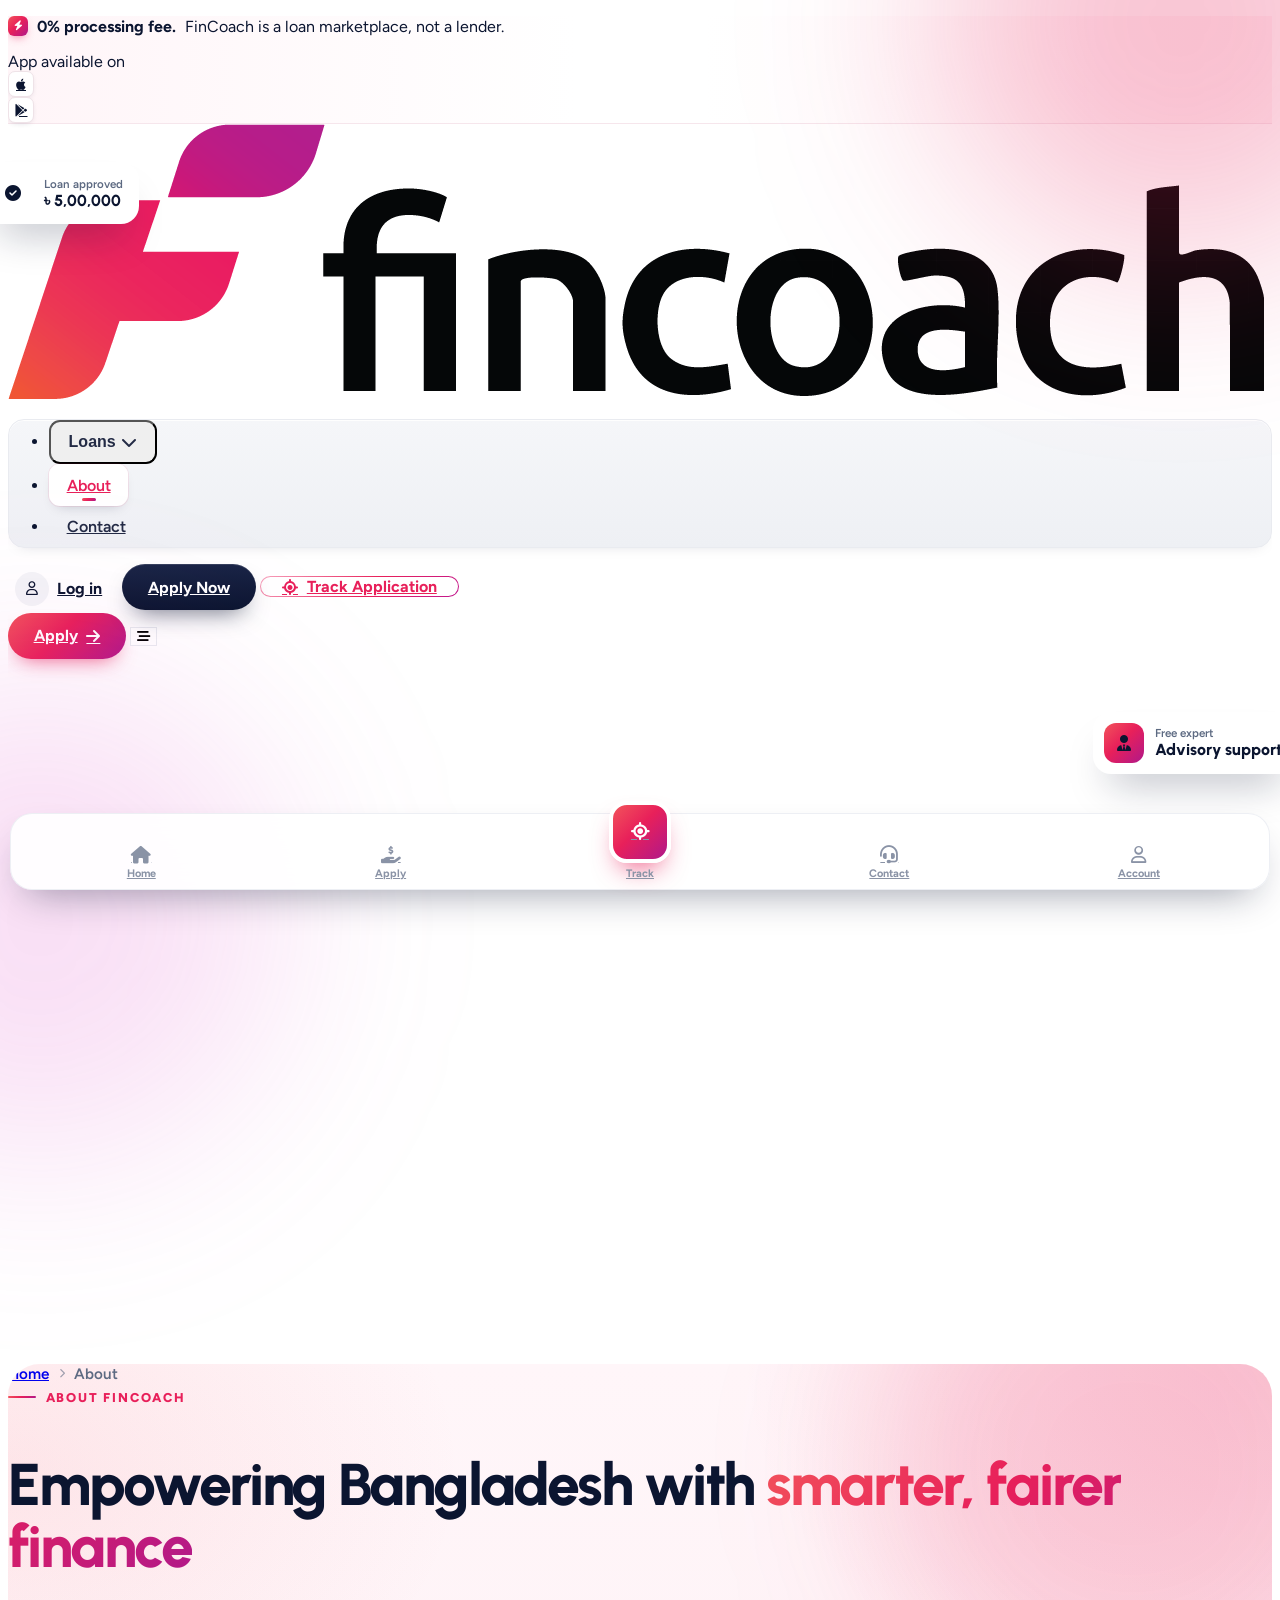
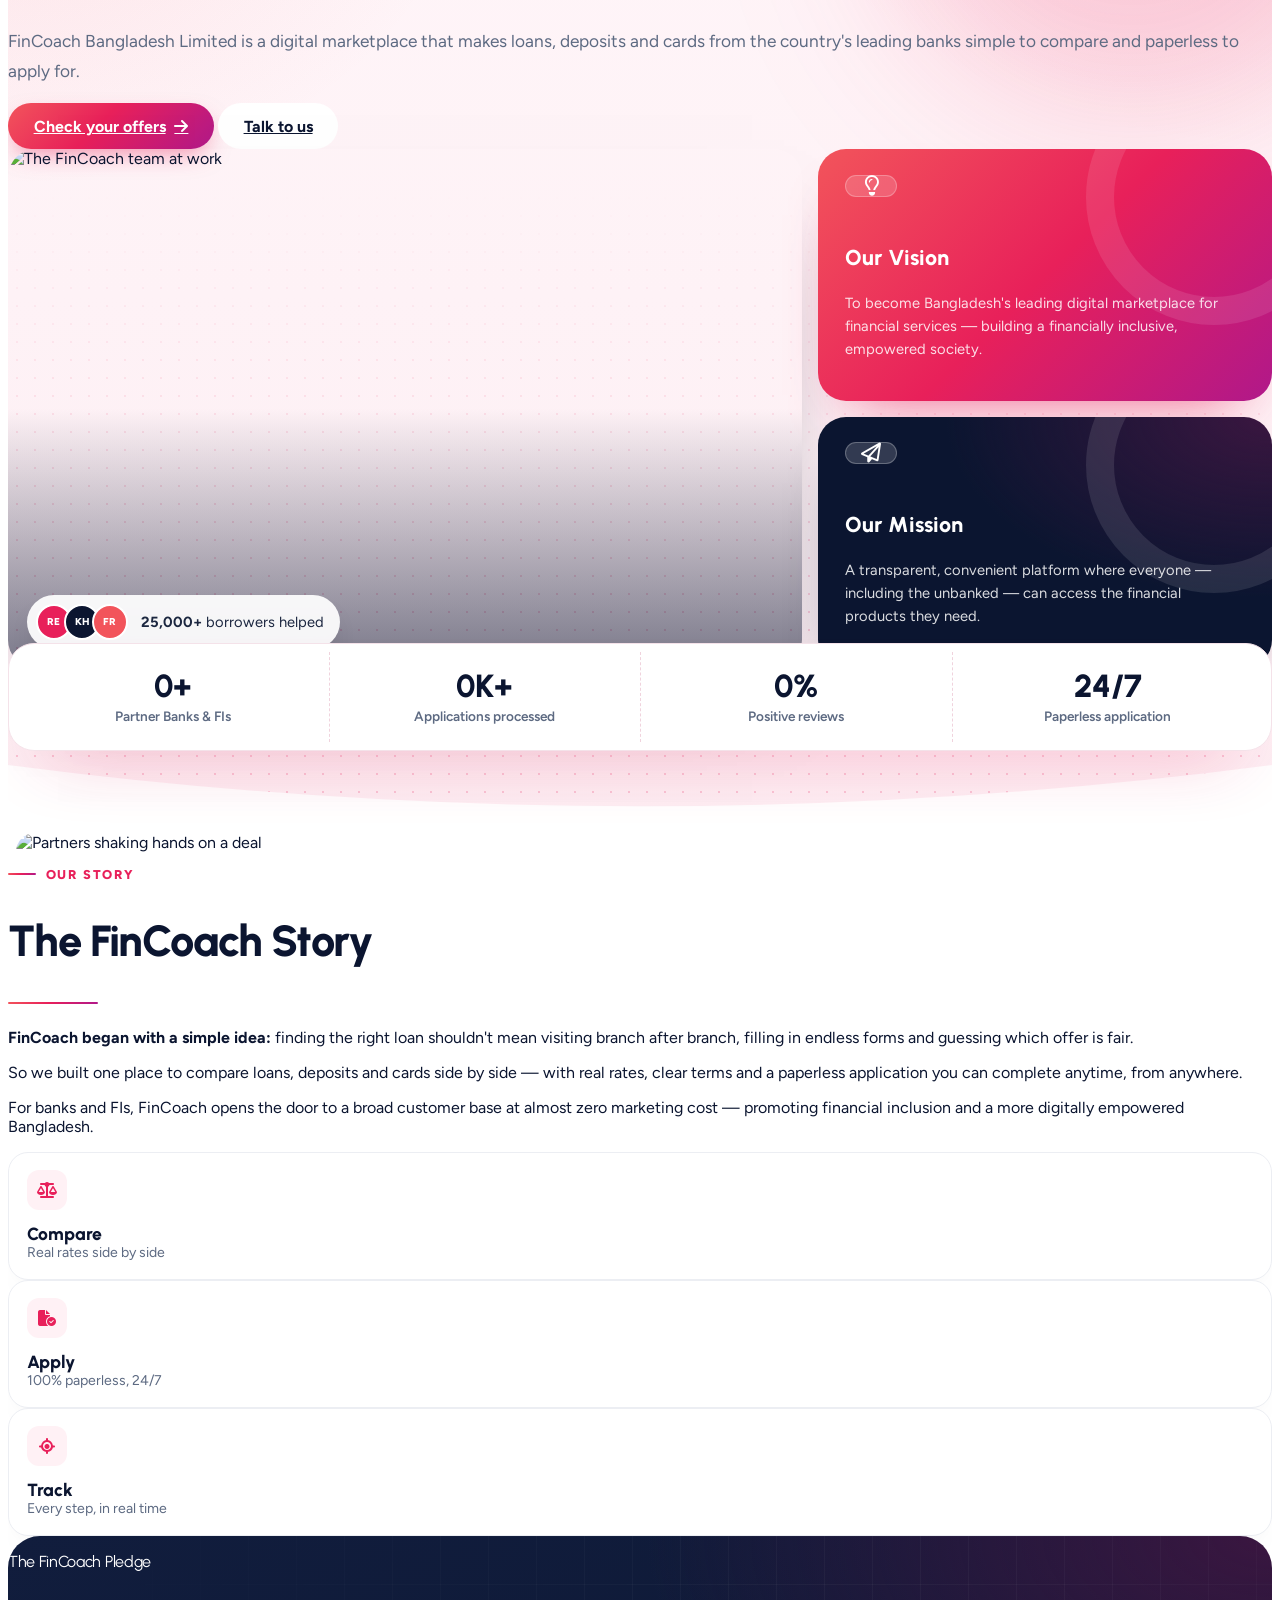
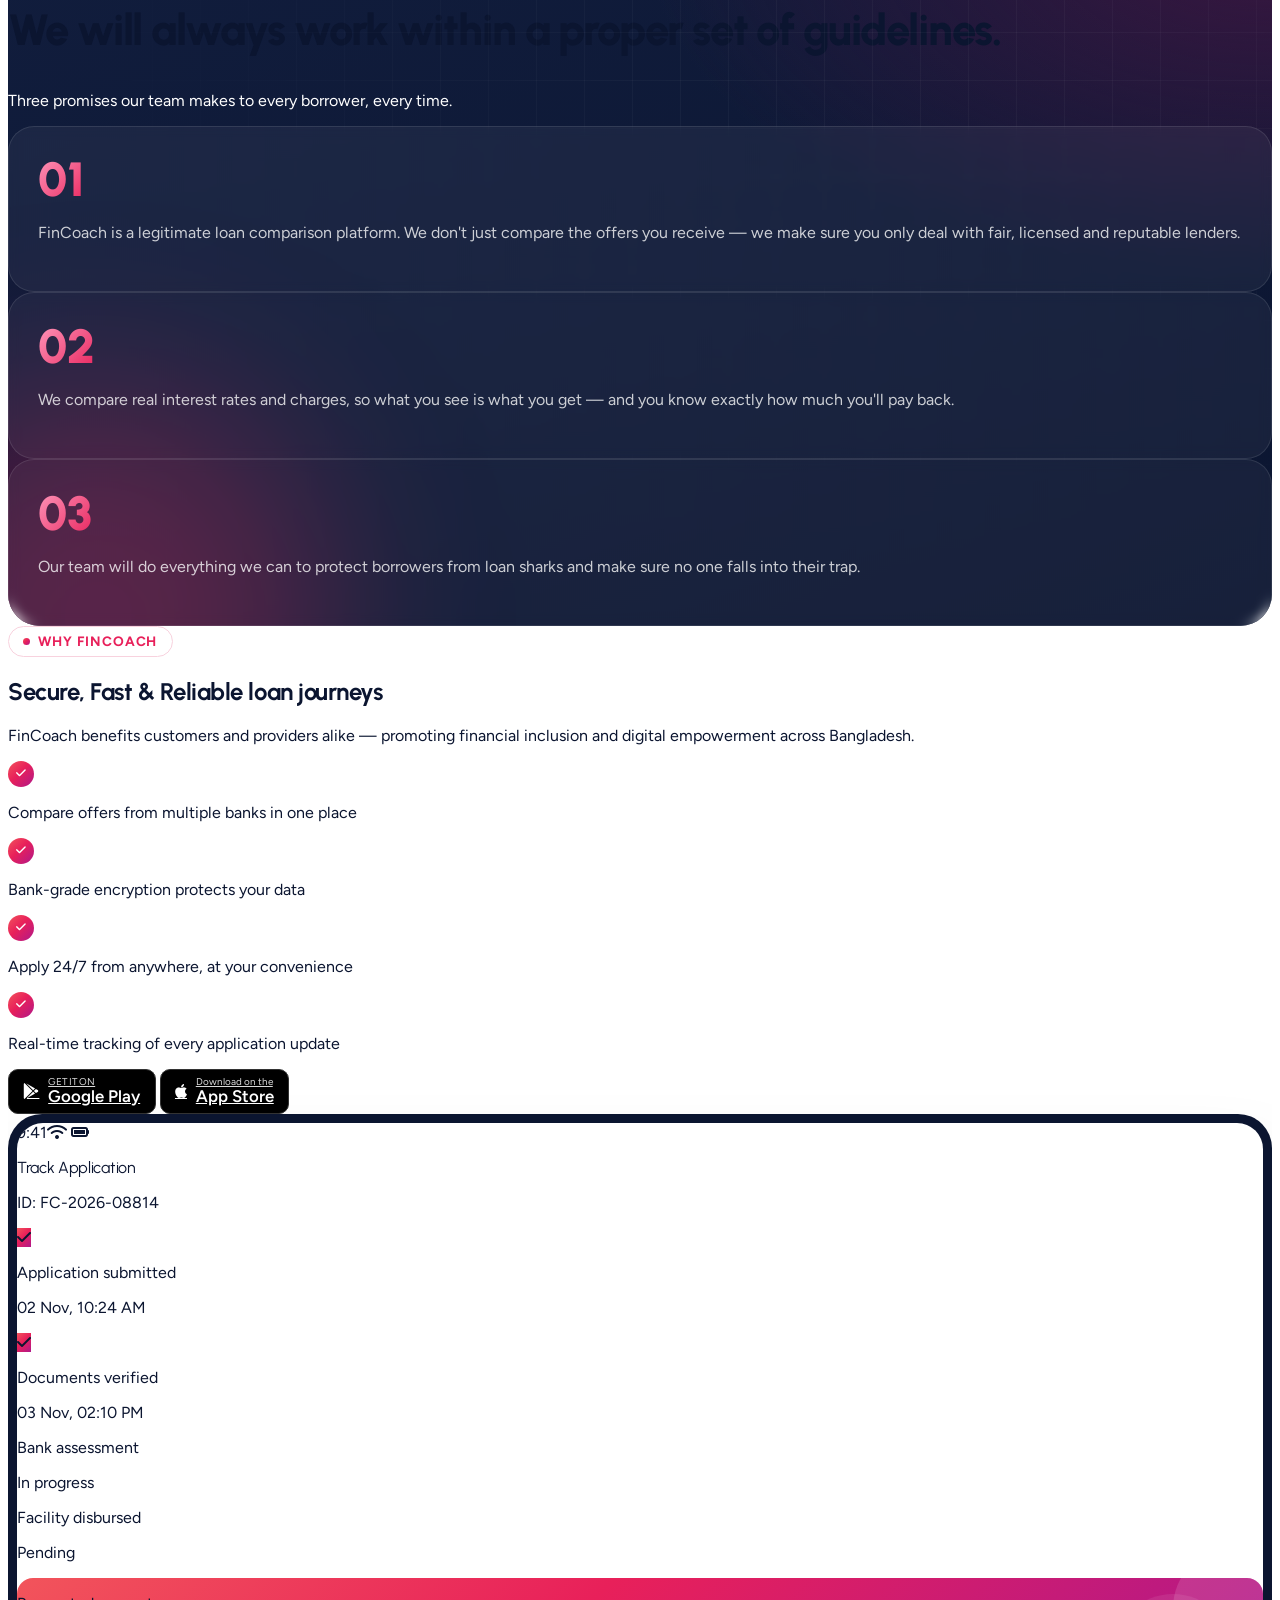
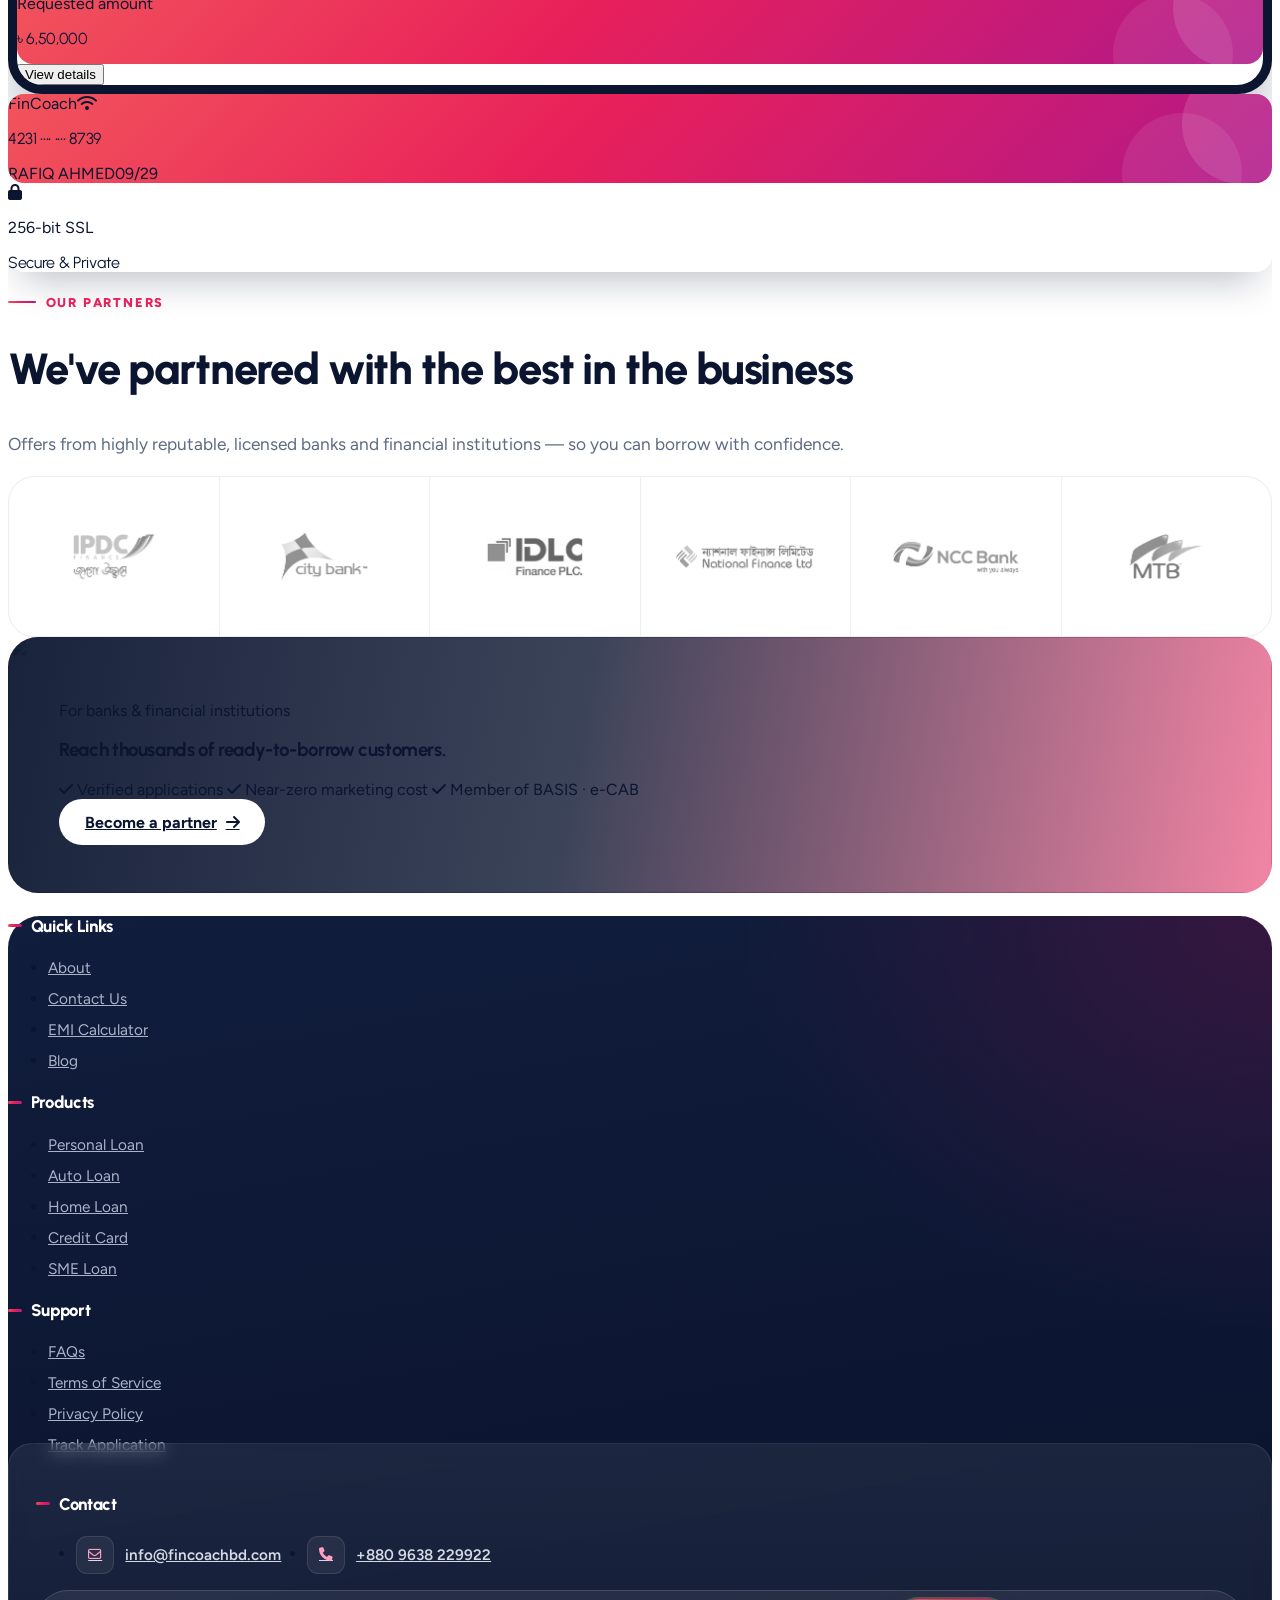
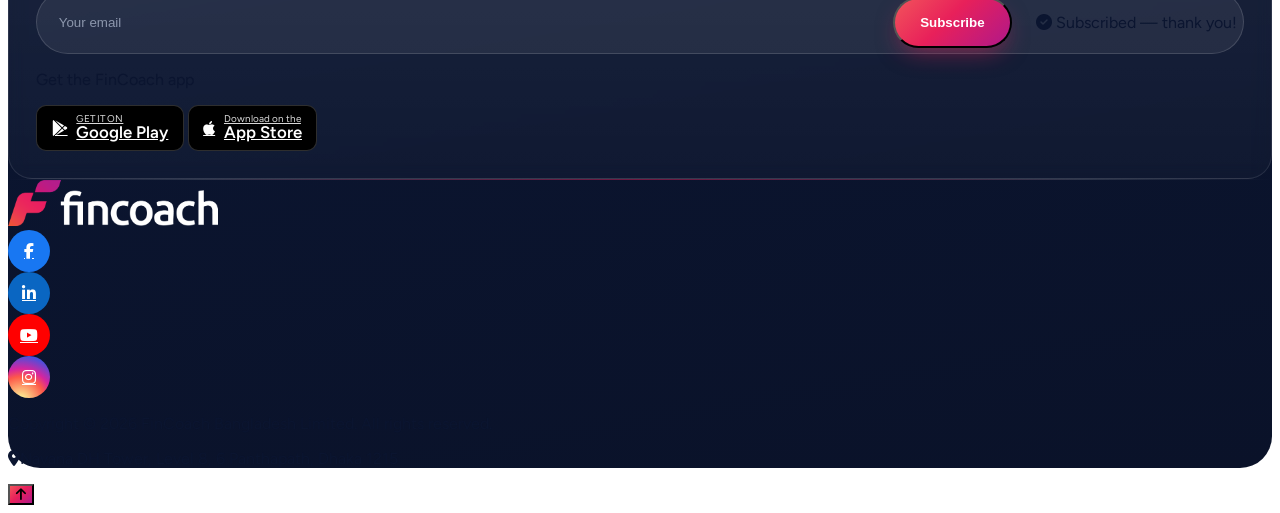
==== commit d0963d26: "Premium footer on all pages (original layout) Co-Authored-By: Claude Opus 5.5 <noreply@anthropic.com" ====
--- a/about.html
+++ b/about.html
@@ -386,13 +386,13 @@
      FOOTER
      ========================================================= -->
 <footer class="px-2.5 pb-2.5">
-  <div class="footer panel text-white relative overflow-hidden">
-    <div class="absolute -right-32 -top-32 w-96 h-96 rounded-full bg-grad opacity-[.12] blur-3xl pointer-events-none"></div>
+  <div class="footer ft2 panel text-white relative overflow-hidden">
+    <span class="ft2-glow"></span><span class="ft2-glow ft2-glow-2"></span>
     <div class="relative max-w-site mx-auto px-4 md:px-6 pt-14 md:pt-20 pb-8">
       <div class="grid grid-cols-2 lg:grid-cols-12 gap-x-6 gap-y-10">
         <div class="lg:col-span-2">
-          <h4 class="f-head">Quick Links</h4>
-          <ul class="mt-5 space-y-3">
+          <h4 class="ft2-h">Quick Links</h4>
+          <ul class="ft2-list">
             <li><a class="f" href="about.html">About</a></li>
             <li><a class="f" href="contact.html">Contact Us</a></li>
             <li><a class="f" href="emi-calculator.html">EMI Calculator</a></li>
@@ -400,8 +400,8 @@
           </ul>
         </div>
         <div class="lg:col-span-2">
-          <h4 class="f-head">Products</h4>
-          <ul class="mt-5 space-y-3">
+          <h4 class="ft2-h">Products</h4>
+          <ul class="ft2-list">
             <li><a class="f" href="loan.html?type=personal">Personal Loan</a></li>
             <li><a class="f" href="loan.html?type=auto">Auto Loan</a></li>
             <li><a class="f" href="loan.html?type=home">Home Loan</a></li>
@@ -410,8 +410,8 @@
           </ul>
         </div>
         <div class="lg:col-span-3">
-          <h4 class="f-head">Support</h4>
-          <ul class="mt-5 space-y-3">
+          <h4 class="ft2-h">Support</h4>
+          <ul class="ft2-list">
             <li><a class="f" href="faq.html">FAQs</a></li>
             <li><a class="f" href="terms.html">Terms of Service</a></li>
             <li><a class="f" href="privacy.html">Privacy Policy</a></li>
@@ -419,25 +419,28 @@
           </ul>
         </div>
         <div class="col-span-2 lg:col-span-5">
-          <h4 class="f-head">Contact</h4>
-          <ul class="mt-5 space-y-3">
-            <li><a class="f inline-flex items-center gap-2.5" href="mailto:info@fincoachbd.com"><i class="fa-regular fa-envelope text-brand"></i>info@fincoachbd.com</a></li>
-            <li><a class="f inline-flex items-center gap-2.5" href="tel:+8809638229922"><i class="fa-solid fa-phone text-brand"></i>+880 9638 229922</a></li>
-          </ul>
-          <form class="newsletter mt-5" data-demo>
-            <input type="email" required placeholder="Your email for offers" aria-label="Email address" />
-            <button type="submit" class="btn btn-primary !py-2.5 !px-5" data-label="Subscribe">Subscribe</button>
-            <p data-ok class="hidden basis-full mt-2 text-sm font-semibold text-green-400"><i class="fa-solid fa-circle-check"></i> Subscribed — thank you!</p>
-          </form>
-          <p class="mt-6 font-semibold text-white">Get the FinCoach app</p>
-          <div class="flex flex-wrap gap-2 mt-3">
-            <a href="#" class="store-badge"><i class="fa-brands fa-google-play text-xl"></i><div><small>GET IT ON</small><span>Google Play</span></div></a>
-            <a href="#" class="store-badge"><i class="fa-brands fa-apple text-2xl"></i><div><small>Download on the</small><span>App Store</span></div></a>
-          </div>
-        </div>
-      </div>
-
-      <div class="mt-12 pt-8 border-t border-white/10 flex flex-col sm:flex-row items-center justify-between gap-6">
+          <div class="ft2-box">
+            <h4 class="ft2-h">Contact</h4>
+            <ul class="ft2-contact">
+              <li><a href="mailto:info@fincoachbd.com"><span><i class="fa-regular fa-envelope"></i></span>info@fincoachbd.com</a></li>
+              <li><a href="tel:+8809638229922"><span><i class="fa-solid fa-phone"></i></span>+880 9638 229922</a></li>
+            </ul>
+            <form class="newsletter ft2-nl mt-5" data-demo>
+              <input type="email" required placeholder="Your email" aria-label="Email address" />
+              <button type="submit" class="btn btn-primary !py-2.5 !px-5" data-label="Subscribe">Subscribe</button>
+              <p data-ok class="hidden basis-full mt-2 text-sm font-semibold text-green-400"><i class="fa-solid fa-circle-check"></i> Subscribed — thank you!</p>
+            </form>
+            <p class="mt-6 font-semibold text-white">Get the FinCoach app</p>
+            <div class="flex flex-wrap gap-2 mt-3">
+              <a href="#" class="store-badge"><i class="fa-brands fa-google-play text-xl"></i><div><small>GET IT ON</small><span>Google Play</span></div></a>
+              <a href="#" class="store-badge"><i class="fa-brands fa-apple text-2xl"></i><div><small>Download on the</small><span>App Store</span></div></a>
+            </div>
+          </div>
+        </div>
+      </div>
+
+      <div class="ft2-line mt-12"></div>
+      <div class="pt-8 flex flex-col sm:flex-row items-center justify-between gap-6">
         <a href="index.html" class="footer-logo" aria-label="FinCoach home"><img src="assets/img/fincoach-logo-white.png" alt="FinCoach" /></a>
         <div class="flex items-center gap-3">
           <a href="https://www.facebook.com/FinCoachOfficial" target="_blank" rel="noopener" class="social social-fb" aria-label="Facebook"><i class="fa-brands fa-facebook-f"></i></a>
@@ -448,7 +451,7 @@
       </div>
       <div class="mt-6 flex flex-col md:flex-row justify-between gap-2 text-sm text-[#8d97ad] text-center md:text-left">
         <p>Copyright © <span id="yr">2026</span> FinCoach Bangladesh Limited. All rights reserved.</p>
-        <p>Navana DH Tower, Level 8, 6 Panthapath, Dhaka 1215</p>
+        <p><i class="fa-solid fa-location-dot text-[#ff9ec0] mr-1.5"></i>Navana DH Tower, Level 8, 6 Panthapath, Dhaka 1215</p>
       </div>
     </div>
   </div>
--- a/assets/css/style.css
+++ b/assets/css/style.css
@@ -2607,3 +2607,222 @@
 
 /* Stable sticky header: top bar scrolls away naturally, header height never changes (no jitter) */
 #siteHeader { top: -37px; }
+
+/* ==========================================================
+   Home hero v2 — premium polish (same layout & content)
+   ========================================================== */
+/* Richer backdrop: mesh glow + fine grid */
+.hs { background:
+    radial-gradient(55% 60% at 78% 38%, rgba(232,32,90,.16), transparent 62%),
+    radial-gradient(40% 45% at 8% 12%, rgba(242,84,91,.10), transparent 60%),
+    radial-gradient(35% 40% at 50% 100%, rgba(214,59,189,.08), transparent 70%),
+    linear-gradient(180deg, #fff6f9 0%, #fdedf3 100%); }
+.hs::before { content: ""; position: absolute; inset: 0; z-index: -1; pointer-events: none;
+  background-image: linear-gradient(rgba(232,32,90,.06) 1px, transparent 1px), linear-gradient(90deg, rgba(232,32,90,.06) 1px, transparent 1px); background-size: 56px 56px;
+  -webkit-mask-image: radial-gradient(ellipse 55% 60% at 75% 40%, #000 10%, transparent 70%); mask-image: radial-gradient(ellipse 55% 60% at 75% 40%, #000 10%, transparent 70%); }
+
+/* Slide text: soft blur-in */
+.hs-text { filter: blur(6px); transition: opacity .6s ease, transform .7s cubic-bezier(.2,.8,.2,1), filter .6s ease; }
+.hs-text.is-active { filter: none; }
+
+/* Eyebrow: glass pill with gradient icon */
+.hs-eyebrow { gap: .55rem; padding: .3rem .95rem .3rem .3rem; background: rgba(255,255,255,.75); border: 1px solid rgba(232,32,90,.18); box-shadow: 0 10px 24px -16px rgba(232,32,90,.55); backdrop-filter: blur(8px); -webkit-backdrop-filter: blur(8px); }
+.hs-eyebrow i { width: 26px; height: 26px; border-radius: 99px; display: grid; place-items: center; font-size: .72rem; color: #fff; background: var(--grad); box-shadow: 0 6px 12px -6px rgba(232,32,90,.8); }
+
+/* Headline: brush underline under the gradient word */
+.hs-text p { color: #5b6479; }
+
+/* CTAs */
+#hero .btn-primary { position: relative; overflow: hidden; isolation: isolate; box-shadow: 0 18px 34px -16px rgba(232,32,90,.75), inset 0 1px 0 rgba(255,255,255,.25); }
+#hero .btn-primary::before { content: ""; position: absolute; z-index: -1; top: 0; bottom: 0; left: -60%; width: 40%; transform: skewX(-20deg); background: linear-gradient(90deg, transparent, rgba(255,255,255,.35), transparent); animation: hsSheen 4.5s ease-in-out infinite 1.5s; }
+@keyframes hsSheen { 0%, 70% { left: -60%; } 100% { left: 130%; } }
+#hero .btn-primary i { transition: transform .3s ease; }
+#hero .btn-primary:hover i { transform: translateX(4px); }
+#hero .btn-white { border: 1px solid #f1e3e9; box-shadow: 0 14px 30px -20px rgba(11,21,48,.4) !important; }
+#hero .btn-white i { width: 30px; height: 30px; margin: -.35rem 0 -.35rem -.5rem; border-radius: 10px; display: inline-grid; place-items: center; background: var(--tint); transition: all .25s; }
+#hero .btn-white:hover { border-color: #f6b6c9; }
+#hero .btn-white:hover i { background: var(--grad); color: #fff !important; }
+
+/* Store buttons + slide nav */
+.hs-store { background: linear-gradient(180deg, #1c2749, #0b1530); box-shadow: inset 0 1px 0 rgba(255,255,255,.14), 0 10px 18px -10px rgba(11,21,48,.7); }
+.hs-store:hover { background: var(--grad); }
+.hs-nav { padding: .45rem .55rem; border-radius: 99px; background: rgba(255,255,255,.7); border: 1px solid #f3e1e8; }
+.hs-nav button { width: 22px; height: 6px; transition: width .4s cubic-bezier(.2,.8,.2,1), background .3s; }
+.hs-nav button.is-active { width: 44px; }
+.hs-nav button:hover { background: rgba(232,32,90,.25); }
+
+/* Image: gradient ring frame, glow, soft vignette */
+.hs-frames { filter: drop-shadow(0 40px 60px rgba(232,32,90,.18)); }
+.hs-frame::before { content: ""; position: absolute; inset: -3px; border-radius: 243px 243px 39px 39px; background: linear-gradient(160deg, rgba(255,255,255,1), rgba(242,84,91,.55) 55%, rgba(214,59,189,.6)); z-index: -1; }
+.hs-frame img { border-color: rgba(255,255,255,.95); }
+.hs-frame::after { content: ""; position: absolute; left: 8px; right: 8px; bottom: 8px; height: 30%; border-radius: 0 0 28px 28px; background: linear-gradient(180deg, transparent, rgba(11,21,48,.22)); pointer-events: none; }
+.hs-ring { border-color: rgba(232,32,90,.3); }
+.hs-media::before { content: ""; position: absolute; width: 70%; aspect-ratio: 1; left: 15%; top: 12%; border-radius: 50%; background: radial-gradient(circle, rgba(232,32,90,.22), transparent 65%); filter: blur(30px); z-index: -1; }
+/* sparkles */
+.hs-media::after { content: ""; position: absolute; width: 16px; height: 16px; left: 9%; top: 14%; background: var(--grad); clip-path: polygon(50% 0, 62% 38%, 100% 50%, 62% 62%, 50% 100%, 38% 62%, 0 50%, 38% 38%); animation: hsTwinkle 3s ease-in-out infinite; }
+@keyframes hsTwinkle { 0%, 100% { transform: scale(.7) rotate(0); opacity: .6; } 50% { transform: scale(1.15) rotate(45deg); opacity: 1; } }
+
+/* Floating chips: glass + accent edge */
+.hs-chip { background: rgba(255,255,255,.88); backdrop-filter: blur(12px); -webkit-backdrop-filter: blur(12px); border: 1px solid rgba(255,255,255,.9); box-shadow: 0 28px 50px -22px rgba(11,21,48,.45), 0 0 0 1px rgba(232,32,90,.06); }
+.hs-chip-ic { box-shadow: inset 0 0 0 1px rgba(0,0,0,.03); }
+.hs-chip b { letter-spacing: -.01em; }
+
+/* Partner strip: fading edges + divider title */
+.hs-logos { box-shadow: 0 -18px 40px -30px rgba(232,32,90,.35); border: 1px solid #f6e4ea; border-bottom: 0; }
+.hs-logos > p::before, .hs-logos > p::after { content: ""; display: inline-block; vertical-align: middle; width: 80px; height: 1px; margin: 0 .9rem; background: linear-gradient(90deg, transparent, #efc6d4); }
+.hs-logos > p::after { background: linear-gradient(90deg, #efc6d4, transparent); }
+.hs-logos .marquee { -webkit-mask-image: linear-gradient(90deg, transparent, #000 10%, #000 90%, transparent); mask-image: linear-gradient(90deg, transparent, #000 10%, #000 90%, transparent); }
+@media (max-width: 639px) { .hs-logos > p::before, .hs-logos > p::after { display: none; } }
+
+@media (prefers-reduced-motion: reduce) { #hero .btn-primary::before, .hs-media::after { animation: none; } .hs-text { filter: none; } }
+
+/* ==========================================================
+   Loan cards v3 — premium polish (same design)
+   ========================================================== */
+#products { position: relative; }
+#products::before { content: ""; position: absolute; z-index: -1; left: 50%; top: 40px; width: min(900px, 90vw); height: 420px; transform: translateX(-50%); border-radius: 50%;
+  background: radial-gradient(closest-side, rgba(232,32,90,.08), transparent); pointer-events: none; }
+.ol-card { box-shadow: 0 1px 0 rgba(255,255,255,1) inset, 0 1px 2px rgba(11,21,48,.04), 0 28px 50px -38px rgba(11,21,48,.4); }
+/* coloured band: fine diagonal texture + glossy top + hover sheen */
+.ol-top { isolation: isolate; box-shadow: inset 0 1px 0 rgba(255,255,255,.4); }
+.ol-top > .ol-ic, .ol-top > .ol-rate { z-index: 2; }
+.ol-top .ol-ic::after { content: ""; position: absolute; inset: -6px; border-radius: 24px; border: 1.5px solid rgba(255,255,255,.35); pointer-events: none; }
+.ol-card .ol-top { background-image:
+    repeating-linear-gradient(135deg, rgba(255,255,255,.06) 0 2px, transparent 2px 12px),
+    radial-gradient(90% 120% at 100% 0%, rgba(255,255,255,.28) 0%, transparent 55%),
+    linear-gradient(135deg, color-mix(in srgb, var(--ac) 62%, #fff) 0%, color-mix(in srgb, var(--ac) 92%, #fff) 100%); }
+.ol-rate { gap: .25rem; padding: .34rem .8rem; box-shadow: 0 10px 20px -12px rgba(0,0,0,.5); }
+.ol-rate b { font-size: 1.02rem; letter-spacing: -.01em; }
+.ol-card h3 { transition: color .3s; }
+.ol-card:hover h3 { color: var(--ac); }
+.ol-tags span { border: 1px solid color-mix(in srgb, var(--ac) 18%, transparent); }
+.ol-foot { border-top: 1px dashed #e9eaf0; }
+.ol-more { position: relative; }
+.ol-more::after { content: ""; position: absolute; left: 0; right: 0; bottom: -3px; height: 1.5px; background: currentColor; transform: scaleX(0); transform-origin: right; transition: transform .3s; }
+.ol-more:hover::after { transform: scaleX(1); transform-origin: left; }
+
+/* footer row: note pill, progress bar, arrows */
+.sc-note { display: inline-flex; align-items: center; gap: .6rem; padding: .4rem 1rem .4rem .4rem; border-radius: 99px; background: #fff; border: 1px solid #eef0f4; box-shadow: 0 10px 24px -20px rgba(11,21,48,.4); font-size: .88rem; font-weight: 600; color: var(--ink-2); }
+.sc-note > span { width: 28px; height: 28px; border-radius: 99px; display: grid; place-items: center; background: #e9f9ef; color: #16a34a; font-size: .75rem; }
+.sc-prog { width: 140px; height: 4px; border-radius: 99px; background: #eceef3; overflow: hidden; }
+.sc-prog span { display: block; height: 100%; width: 18%; border-radius: inherit; background: var(--grad); transition: transform .2s linear; }
+.sc-arrow { box-shadow: 0 10px 22px -16px rgba(11,21,48,.5); }
+.sc-arrow-main { box-shadow: 0 14px 28px -12px rgba(232,32,90,.7), inset 0 1px 0 rgba(255,255,255,.25); }
+@media (max-width: 479px) { .sc-note { font-size: .8rem; } }
+
+/* ==========================================================
+   Home — How it works (3 steps) v2
+   ========================================================== */
+.hw-glow { position: absolute; width: 520px; height: 520px; right: -160px; top: -200px; border-radius: 50%; background: rgba(214,59,189,.25); filter: blur(100px); pointer-events: none; }
+.hw-grad { background: linear-gradient(90deg, #ff8fb1, #f2545b 45%, #e8205a 70%, #d63bbd); -webkit-background-clip: text; background-clip: text; color: transparent; }
+.hw-time { display: inline-flex; align-items: center; gap: .5rem; padding: .7rem 1.1rem; border-radius: 99px; font-size: .9rem; color: rgba(255,255,255,.75); background: rgba(255,255,255,.06); border: 1px solid rgba(255,255,255,.12); white-space: nowrap; }
+.hw-time i { color: #ff9ec0; }
+.hw-time b { color: #fff; }
+.hw-cta { box-shadow: 0 18px 34px -14px rgba(232,32,90,.8); }
+
+.hw-steps { position: relative; display: grid; gap: 1rem; counter-reset: none; }
+@media (min-width: 1024px) { .hw-steps { grid-template-columns: repeat(3, 1fr); gap: 1.25rem; } }
+/* connector line through the number badges */
+@media (min-width: 1024px) {
+  .hw-steps::before { content: ""; position: absolute; left: 3rem; right: 3rem; top: 2.55rem; height: 2px; z-index: 0;
+    background: repeating-linear-gradient(90deg, rgba(255,158,192,.55) 0 8px, transparent 8px 16px); }
+}
+@media (max-width: 1023px) {
+  .hw-steps { padding-left: 1.4rem; }
+  .hw-steps::before { content: ""; position: absolute; left: .45rem; top: 1.5rem; bottom: 1.5rem; width: 2px; background: repeating-linear-gradient(180deg, rgba(255,158,192,.55) 0 8px, transparent 8px 16px); }
+  .hw-step::before { content: ""; position: absolute; left: -1.32rem; top: 2.1rem; width: 12px; height: 12px; border-radius: 99px; background: var(--grad); box-shadow: 0 0 0 4px rgba(232,32,90,.2); }
+}
+.hw-step { position: relative; z-index: 1; display: flex; flex-direction: column; padding: 1.4rem; border-radius: 26px;
+  background: linear-gradient(180deg, rgba(255,255,255,.08), rgba(255,255,255,.03)); border: 1px solid rgba(255,255,255,.1); backdrop-filter: blur(8px); -webkit-backdrop-filter: blur(8px);
+  transition: transform .45s cubic-bezier(.2,.8,.2,1), border-color .45s, background .45s; }
+@media (min-width: 1024px) { .hw-step { padding: 1.7rem; } }
+.hw-step:hover { transform: translateY(-8px); border-color: rgba(232,32,90,.5); background: linear-gradient(180deg, rgba(255,255,255,.11), rgba(255,255,255,.04)); }
+.hw-head { display: flex; align-items: center; justify-content: space-between; }
+.hw-num { font-family: "Urbanist", sans-serif; font-weight: 900; font-size: 2.4rem; line-height: 1; letter-spacing: -.03em;
+  background: linear-gradient(135deg, #ffb3cb, #e8205a); -webkit-background-clip: text; background-clip: text; color: transparent; }
+.hw-ic { width: 48px; height: 48px; border-radius: 15px; display: grid; place-items: center; font-size: 1.1rem; color: #fff; background: var(--grad);
+  box-shadow: 0 0 0 6px rgba(232,32,90,.14), 0 16px 28px -12px rgba(232,32,90,.9); transition: transform .45s cubic-bezier(.2,.8,.2,1); }
+.hw-step:hover .hw-ic { transform: rotate(-8deg) scale(1.06); }
+.hw-step h3 { margin-top: 1.2rem; font-family: "Urbanist", sans-serif; font-weight: 800; font-size: 1.35rem; color: #fff; }
+.hw-step > p { margin-top: .45rem; font-size: .95rem; line-height: 1.6; color: rgba(255,255,255,.65); }
+
+/* mini UI previews */
+.hw-ui { margin-top: auto; padding-top: 1.3rem; display: grid; gap: .5rem; }
+.hw-ui > * { border-radius: 14px; background: rgba(255,255,255,.95); color: var(--ink); box-shadow: 0 14px 30px -20px rgba(0,0,0,.6); }
+.hw-field { padding: .7rem .9rem; }
+.hw-field small { display: block; font-size: .7rem; font-weight: 700; color: var(--muted); }
+.hw-field b { font-family: "Urbanist", sans-serif; font-weight: 800; font-size: 1.15rem; }
+.hw-chips { display: flex; gap: .35rem; padding: .45rem; }
+.hw-chips span { flex: 1; text-align: center; padding: .4rem 0; border-radius: 10px; font-size: .78rem; font-weight: 700; color: var(--muted); background: #f4f5f8; }
+.hw-chips span.on { color: #fff; background: var(--grad); }
+.hw-row { display: flex; align-items: center; gap: .6rem; padding: .55rem .8rem; font-size: .85rem; font-weight: 700; }
+.hw-row i { width: 26px; height: 26px; border-radius: 8px; display: grid; place-items: center; font-size: .7rem; background: #f4f5f8; color: var(--muted); }
+.hw-row span { flex: 1; }
+.hw-row b { font-family: "Urbanist", sans-serif; font-weight: 800; }
+.hw-row em { font-style: normal; font-size: .65rem; font-weight: 800; color: #fff; background: var(--grad); padding: .15rem .45rem; border-radius: 99px; }
+.hw-row.is-best { box-shadow: 0 0 0 2px #e8205a, 0 14px 30px -18px rgba(232,32,90,.9); }
+.hw-row.is-best i { background: var(--tint); color: var(--brand); }
+.hw-row.is-best b { color: var(--brand); }
+.hw-row:not(.is-best) { opacity: .85; }
+.hw-done { display: flex; align-items: center; gap: .7rem; padding: .7rem .8rem; }
+.hw-done > span { width: 34px; height: 34px; flex: none; border-radius: 99px; display: grid; place-items: center; color: #fff; background: #16a34a; box-shadow: 0 0 0 5px #dcfce7; font-size: .8rem; }
+.hw-done b { display: block; font-family: "Urbanist", sans-serif; font-weight: 800; font-size: .95rem; }
+.hw-done small { font-size: .74rem; color: var(--muted); font-weight: 600; }
+.hw-bar { height: 10px; padding: 3px; }
+.hw-bar i { display: block; height: 100%; width: 60%; border-radius: 99px; background: var(--grad); animation: hwFill 3.5s ease-in-out infinite alternate; }
+@keyframes hwFill { from { width: 30%; } to { width: 78%; } }
+
+/* trust bar */
+.hw-trust { display: grid; grid-template-columns: repeat(2, 1fr); gap: .6rem; padding: .6rem; border-radius: 22px; background: rgba(255,255,255,.05); border: 1px solid rgba(255,255,255,.1); }
+@media (min-width: 1024px) { .hw-trust { grid-template-columns: repeat(4, 1fr); } }
+.hw-trust span { display: flex; align-items: center; justify-content: center; gap: .55rem; padding: .7rem .6rem; border-radius: 16px; font-size: .9rem; font-weight: 600; color: rgba(255,255,255,.82); text-align: center; }
+.hw-trust i { color: #ff9ec0; }
+@media (min-width: 1024px) { .hw-trust span + span { border-left: 1px dashed rgba(255,255,255,.14); border-radius: 0; } }
+@media (max-width: 479px) { .hw-trust span { font-size: .8rem; flex-direction: column; gap: .35rem; } }
+@media (prefers-reduced-motion: reduce) { .hw-bar i { animation: none; } }
+@media (min-width: 640px) and (max-width: 1023px) {
+  .hw-step { display: grid; grid-template-columns: 1fr 1fr; column-gap: 1.6rem; align-items: start; }
+  .hw-head, .hw-step h3, .hw-step > p { grid-column: 1; }
+  .hw-ui { grid-column: 2; grid-row: 1 / span 3; padding-top: 0; align-self: center; }
+}
+
+/* ==========================================================
+   Footer v2 — premium (original layout)
+   ========================================================== */
+.ft2 { background: radial-gradient(70% 60% at 100% 0%, rgba(58,22,64,.9), transparent 60%), linear-gradient(170deg, #111d3d 0%, #0b1530 55%, #0a1229 100%); }
+.ft2::before { content: ""; position: absolute; inset: 0; pointer-events: none;
+  background-image: linear-gradient(rgba(255,255,255,.03) 1px, transparent 1px), linear-gradient(90deg, rgba(255,255,255,.03) 1px, transparent 1px); background-size: 52px 52px;
+  -webkit-mask-image: radial-gradient(ellipse 70% 60% at 85% 0%, #000 10%, transparent 70%); mask-image: radial-gradient(ellipse 70% 60% at 85% 0%, #000 10%, transparent 70%); }
+.ft2-glow { position: absolute; width: 480px; height: 480px; right: -140px; top: -220px; border-radius: 50%; background: rgba(232,32,90,.26); filter: blur(100px); pointer-events: none; }
+.ft2-glow-2 { left: -200px; right: auto; top: auto; bottom: -260px; background: rgba(214,59,189,.16); }
+
+/* headings + links */
+.ft2-h { font-family: "Urbanist", sans-serif; font-weight: 800; font-size: 1.05rem; color: #fff; display: flex; align-items: center; gap: .55rem; }
+.ft2-h::before { content: ""; width: 14px; height: 3px; border-radius: 3px; background: var(--grad); }
+.ft2-list { margin-top: 1.2rem; display: grid; gap: .75rem; }
+.ft2-list a.f { position: relative; display: inline-flex; align-items: center; font-size: .96rem; transition: color .2s, padding .25s; }
+.ft2-list a.f::before { content: ""; position: absolute; left: 0; top: 50%; width: 0; height: 1.5px; background: var(--brand); transition: width .25s; }
+.ft2-list a.f:hover { padding-left: 14px; }
+.ft2-list a.f:hover::before { width: 9px; }
+
+/* contact column as a glass card */
+.ft2-box { padding: 1.4rem; border-radius: 24px; background: linear-gradient(180deg, rgba(255,255,255,.07), rgba(255,255,255,.025)); border: 1px solid rgba(255,255,255,.1); backdrop-filter: blur(8px); }
+@media (min-width: 768px) { .ft2-box { padding: 1.7rem; } }
+.ft2-contact { margin-top: 1.2rem; display: flex; flex-wrap: wrap; gap: .7rem 1.6rem; }
+.ft2-contact a { display: inline-flex; align-items: center; gap: .7rem; color: #d5dae6; font-weight: 600; font-size: .95rem; transition: color .2s; word-break: break-word; }
+.ft2-contact a:hover { color: #fff; }
+.ft2-contact span { width: 36px; height: 36px; flex: none; border-radius: 11px; display: grid; place-items: center; font-size: .85rem; color: #ff9ec0; background: rgba(255,255,255,.06); border: 1px solid rgba(255,255,255,.1); transition: all .25s; }
+.ft2-contact a:hover span { background: var(--grad); color: #fff; border-color: transparent; }
+.ft2-nl { background: rgba(255,255,255,.07) !important; border-color: rgba(255,255,255,.14) !important; }
+.ft2-nl:focus-within { border-color: rgba(232,32,90,.6) !important; box-shadow: 0 0 0 4px rgba(232,32,90,.15); }
+.ft2 .store-badge { border-color: rgba(255,255,255,.18); transition: transform .25s, border-color .25s; }
+.ft2 .store-badge:hover { transform: translateY(-2px); border-color: rgba(255,255,255,.4); }
+@media (max-width: 479px) { .ft2 .ft2-nl input { min-width: 0; } .ft2 .ft2-nl .btn { padding-left: 1rem !important; padding-right: 1rem !important; } }
+
+/* divider + bottom */
+.ft2-line { height: 1px; background: linear-gradient(90deg, transparent, rgba(255,255,255,.14) 15%, rgba(232,32,90,.45) 50%, rgba(255,255,255,.14) 85%, transparent); }
+.ft2 .footer-logo img { height: 40px; }
+@media (min-width: 768px) { .ft2 .footer-logo img { height: 46px; } }
+.ft2 .social { transition: transform .25s, box-shadow .25s; }
+.ft2 .social:hover { transform: translateY(-3px); box-shadow: 0 12px 22px -10px rgba(0,0,0,.6); }
+@media (min-width: 1024px) { .ft2-box { margin-top: -1.7rem; } }
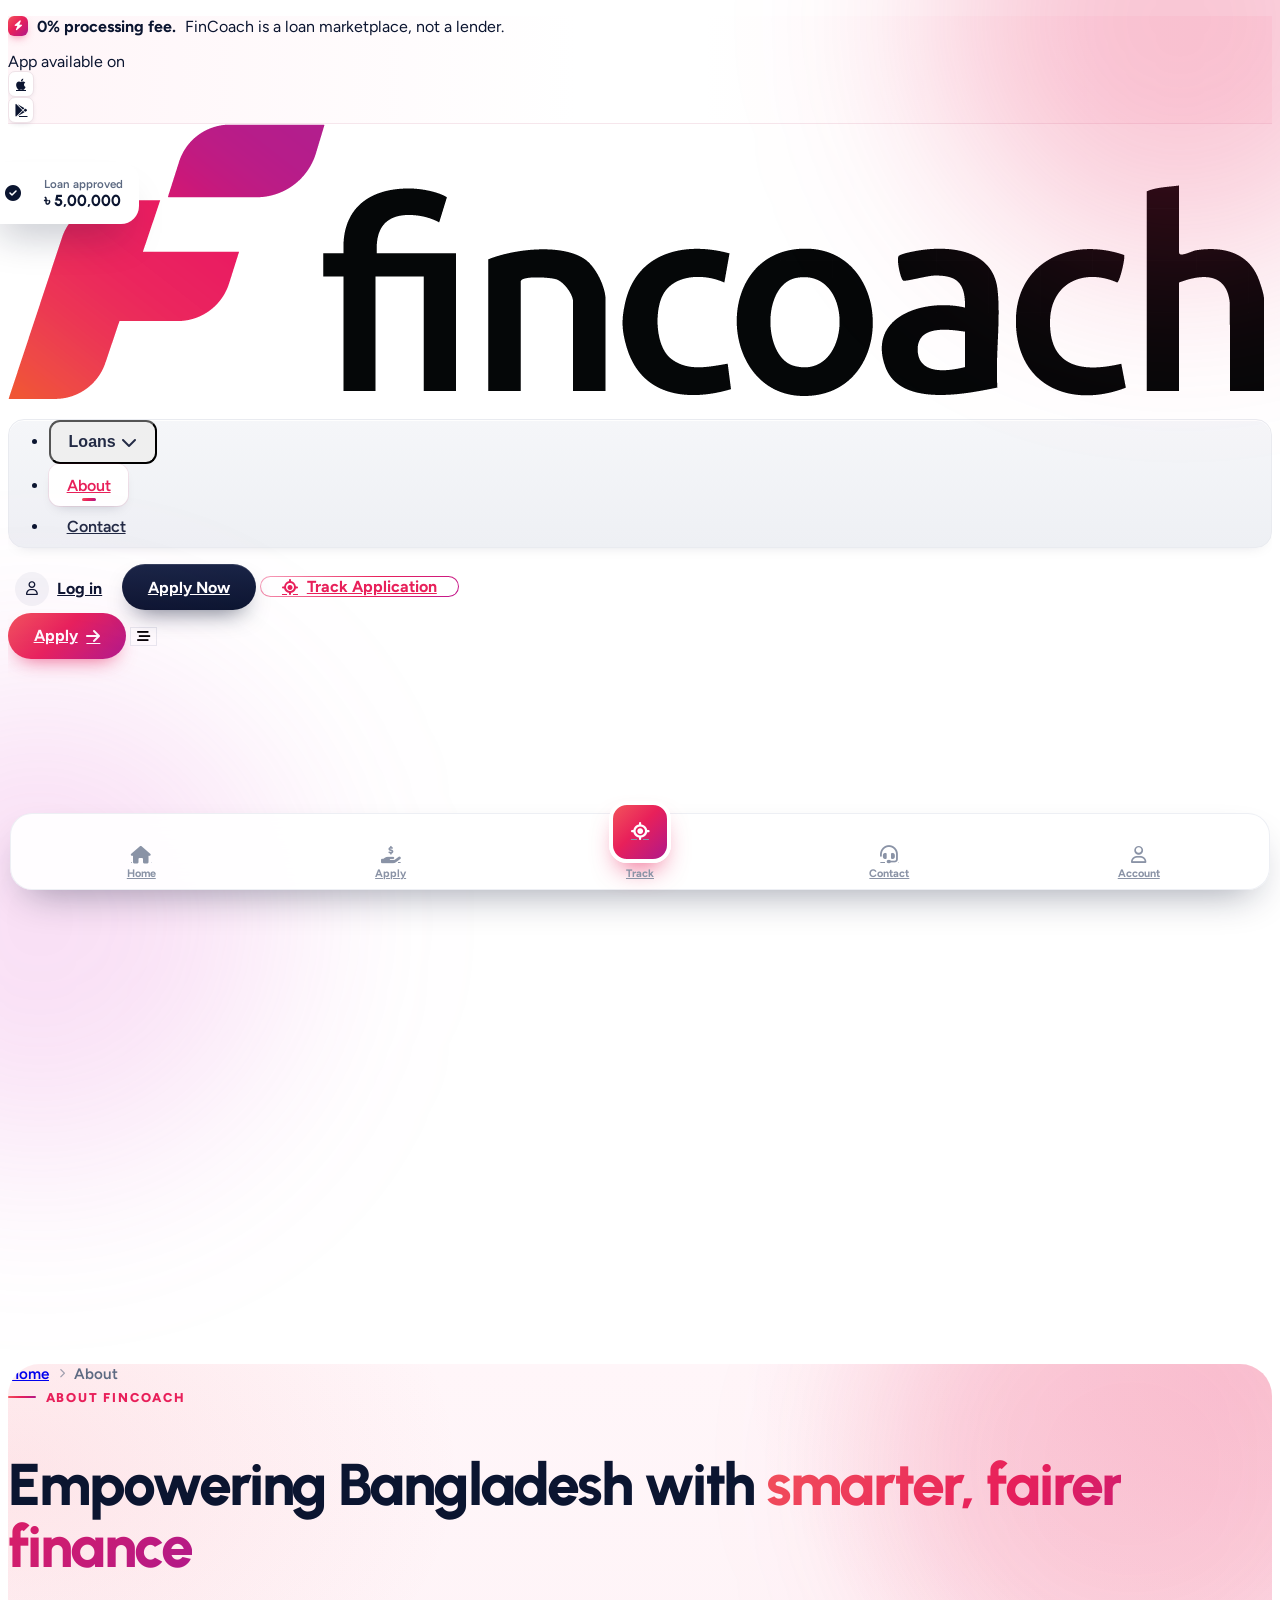
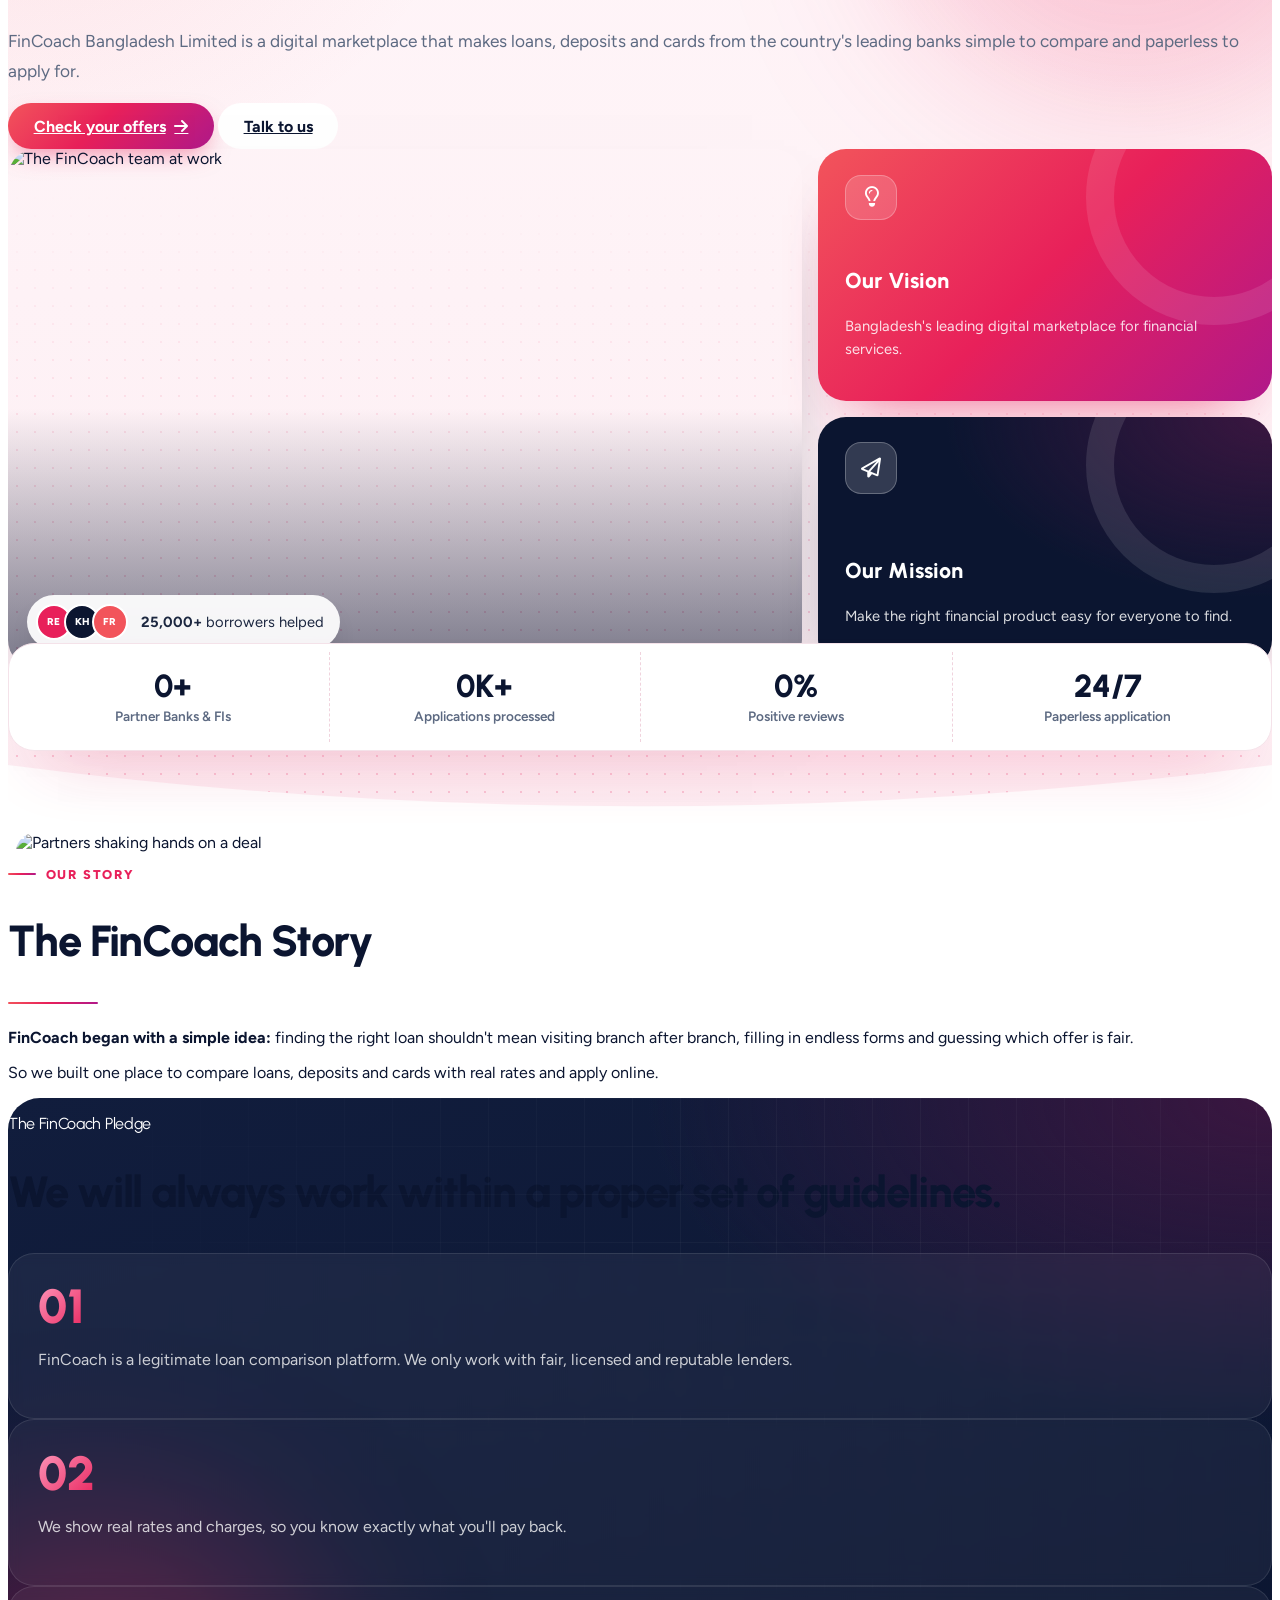
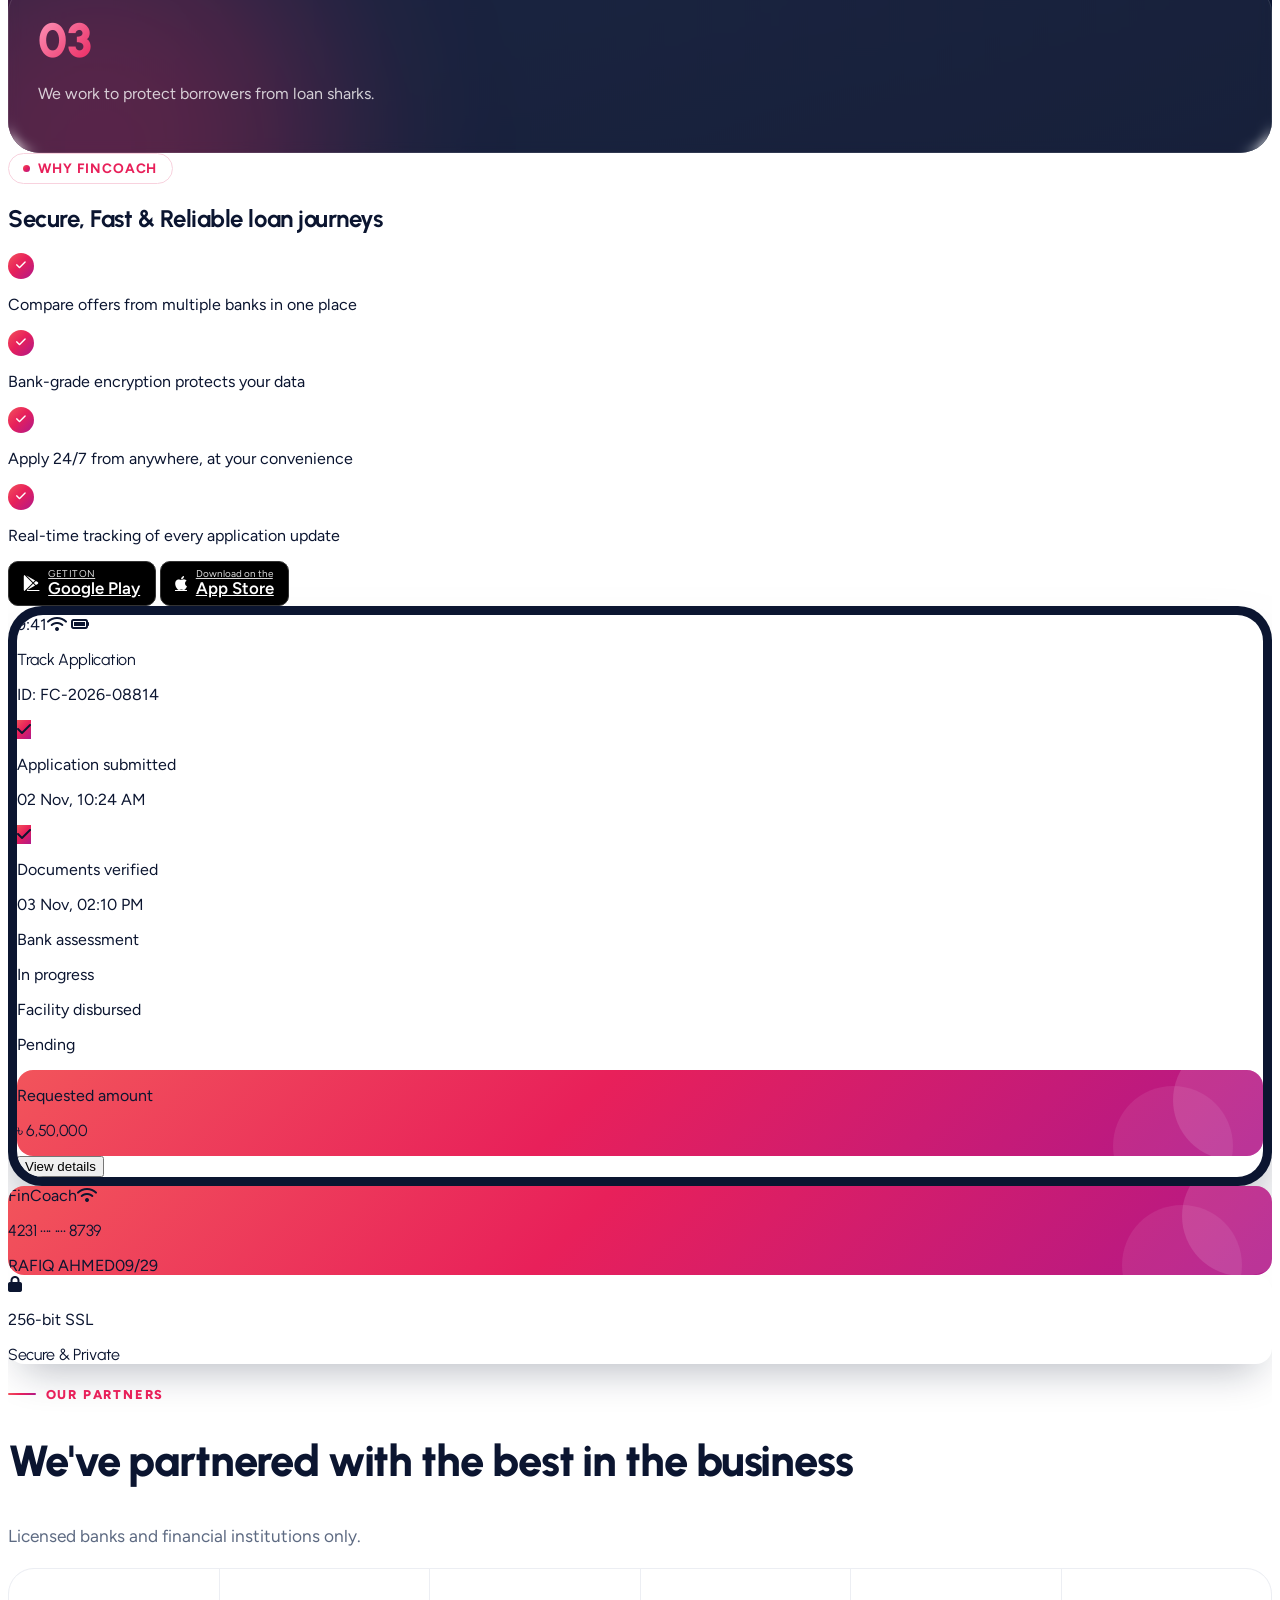
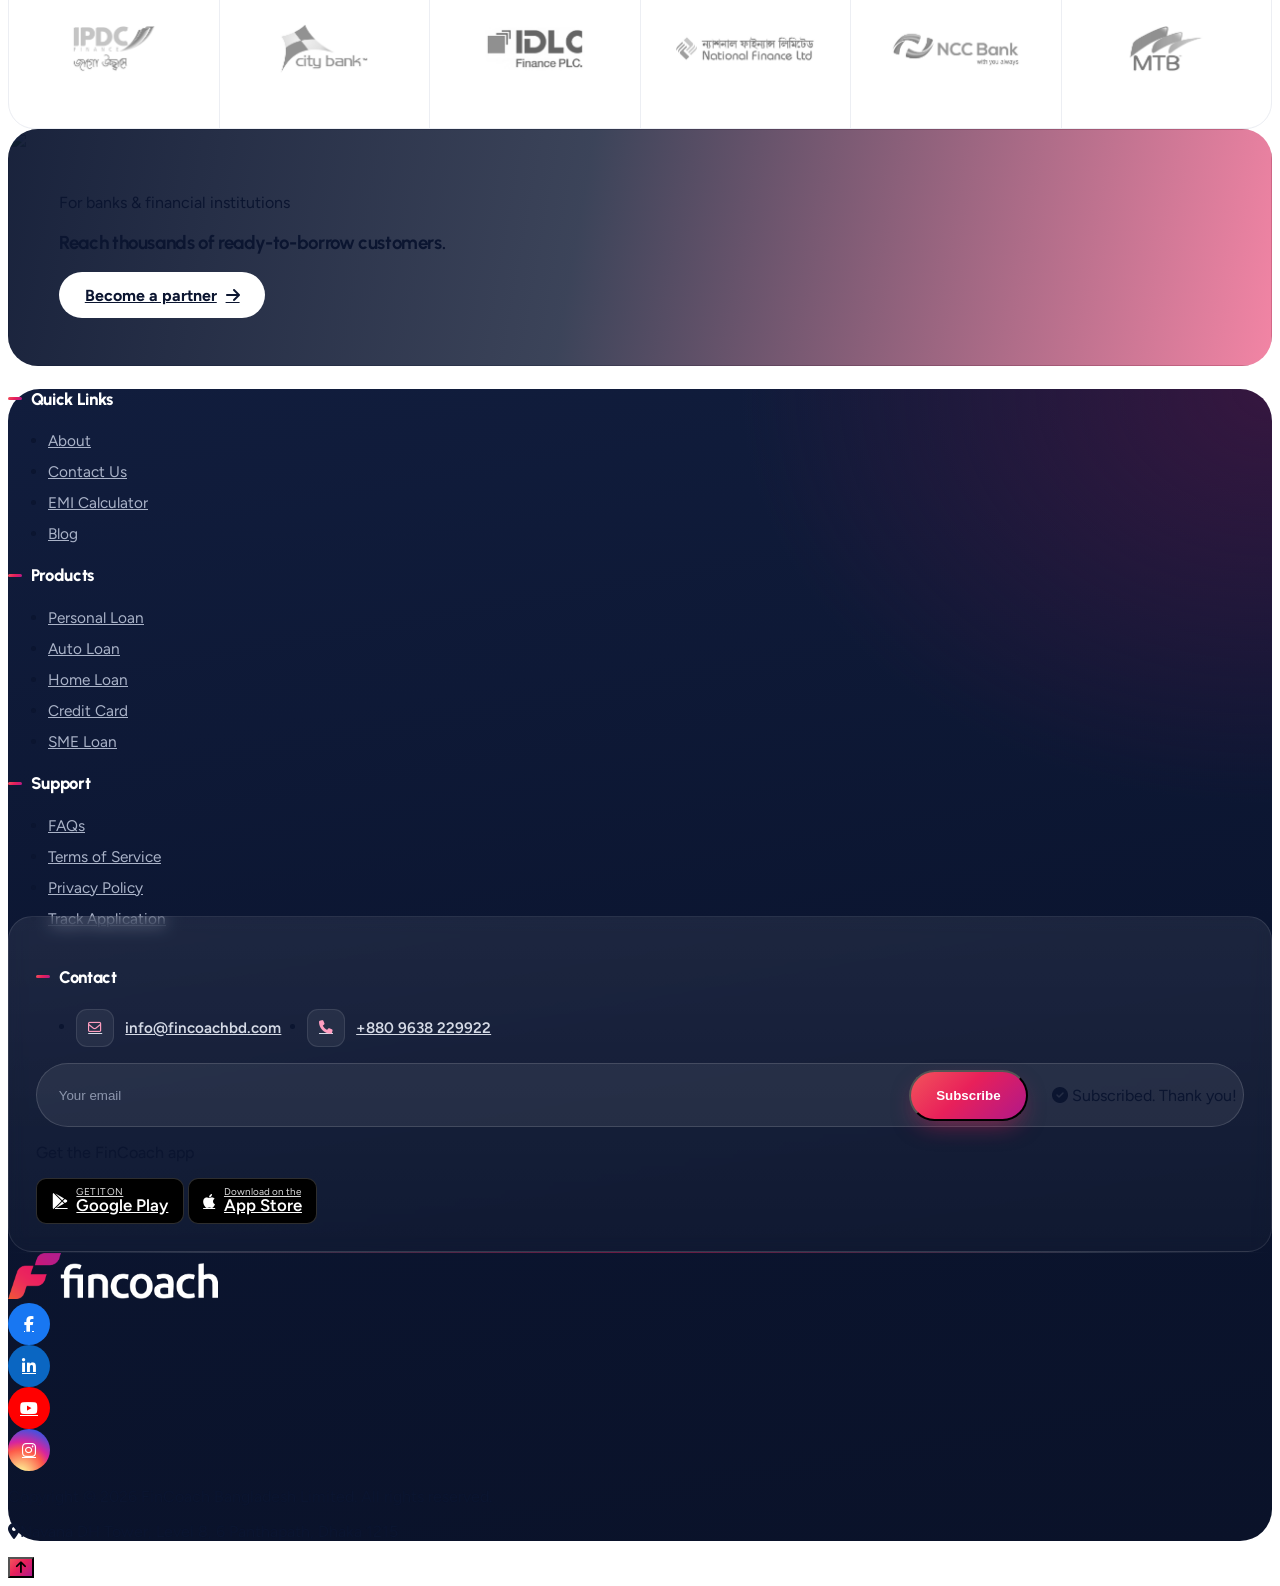
==== commit e1b53b0d: "Cleaner, on-brand site: loan cards, trimmed copy, simple blog grid - Homepage loan cards: site width" ====
--- a/about.html
+++ b/about.html
@@ -113,7 +113,7 @@
           <div class="rounded-[26px] bg-brand-tint p-7 relative overflow-hidden h-full">
             <div class="absolute -right-10 -top-10 w-44 h-44 rounded-full bg-grad opacity-10"></div>
             <img src="assets/img/fincoach-logo.png" alt="FinCoach" class="h-8 relative" />
-            <p class="mt-5 text-lg font-semibold leading-relaxed text-ink max-w-sm relative">Get the all-in-one app to apply for your loan — and track every step, right from your phone.</p>
+            <p class="mt-5 text-lg font-semibold leading-relaxed text-ink max-w-sm relative">Apply for your loan and track every step from your phone.</p>
             <div class="flex flex-wrap gap-2 mt-6 relative">
               <a href="#" class="store-badge"><i class="fa-brands fa-google-play text-xl"></i><div><small>GET IT ON</small><span>Google Play</span></div></a>
               <a href="#" class="store-badge"><i class="fa-brands fa-apple text-2xl"></i><div><small>Download on the</small><span>App Store</span></div></a>
@@ -203,11 +203,11 @@
         </div>
         <div class="reveal ab5-vm ab5-vm-pink">
           <span class="ab5-vm-ic"><i class="fa-regular fa-lightbulb"></i></span>
-          <div><p class="ab5-vm-k">Our Vision</p><p class="ab5-vm-t">To become Bangladesh's leading digital marketplace for financial services — building a financially inclusive, empowered society.</p></div>
+          <div><p class="ab5-vm-k">Our Vision</p><p class="ab5-vm-t">Bangladesh's leading digital marketplace for financial services.</p></div>
         </div>
         <div class="reveal ab5-vm ab5-vm-dark">
           <span class="ab5-vm-ic"><i class="fa-regular fa-paper-plane"></i></span>
-          <div><p class="ab5-vm-k">Our Mission</p><p class="ab5-vm-t">A transparent, convenient platform where everyone — including the unbanked — can access the financial products they need.</p></div>
+          <div><p class="ab5-vm-k">Our Mission</p><p class="ab5-vm-t">Make the right financial product easy for everyone to find.</p></div>
         </div>
       </div>
 
@@ -233,7 +233,6 @@
         <img src="https://images.unsplash.com/photo-1600880292089-90a7e086ee0c?w=1000&q=78&auto=format&fit=crop" alt="Partners shaking hands on a deal" />
       </div>
       <div class="ab5-float ab5-float-a"><span class="bg-green-100 text-green-600"><i class="fa-solid fa-circle-check"></i></span><div><small>Loan approved</small><b>৳ 5,00,000</b></div></div>
-      <div class="ab5-float ab5-float-b"><span class="bg-grad text-white"><i class="fa-solid fa-user-tie"></i></span><div><small>Free expert</small><b>Advisory support</b></div></div>
     </div>
     <div class="lg:col-span-7 order-1 lg:order-2">
       <span class="reveal ab5-kicker"><span></span>Our story</span>
@@ -241,13 +240,7 @@
       <div class="reveal ab5-line"></div>
       <div class="reveal space-y-4 text-[1.05rem] leading-relaxed text-muted">
         <p><b class="text-ink">FinCoach began with a simple idea:</b> finding the right loan shouldn't mean visiting branch after branch, filling in endless forms and guessing which offer is fair.</p>
-        <p>So we built one place to compare loans, deposits and cards side by side — with real rates, clear terms and a paperless application you can complete anytime, from anywhere.</p>
-        <p>For banks and FIs, FinCoach opens the door to a broad customer base at almost zero marketing cost — promoting financial inclusion and a more digitally empowered Bangladesh.</p>
-      </div>
-      <div class="grid sm:grid-cols-3 gap-3 mt-8">
-        <div class="reveal ab5-pt"><i class="fa-solid fa-scale-balanced"></i><b>Compare</b><span>Real rates side by side</span></div>
-        <div class="reveal ab5-pt"><i class="fa-solid fa-file-circle-check"></i><b>Apply</b><span>100% paperless, 24/7</span></div>
-        <div class="reveal ab5-pt"><i class="fa-solid fa-location-crosshairs"></i><b>Track</b><span>Every step, in real time</span></div>
+        <p>So we built one place to compare loans, deposits and cards with real rates and apply online.</p>
       </div>
     </div>
   </div>
@@ -265,12 +258,11 @@
           <p class="reveal font-head font-bold text-[#f7a0bb] text-lg">The FinCoach Pledge</p>
           <h2 class="reveal ab5-h2 !text-white mt-3">We will always work within a proper set of guidelines.</h2>
         </div>
-        <p class="reveal lg:col-span-5 text-white/70 text-lg">Three promises our team makes to every borrower, every time.</p>
       </div>
       <div class="grid md:grid-cols-3 gap-5 mt-10 md:mt-14">
-        <div class="reveal ab5-pc"><span class="ab5-pc-n">01</span><p>FinCoach is a legitimate loan comparison platform. We don't just compare the offers you receive — we make sure you only deal with fair, licensed and reputable lenders.</p></div>
-        <div class="reveal ab5-pc"><span class="ab5-pc-n">02</span><p>We compare real interest rates and charges, so what you see is what you get — and you know exactly how much you'll pay back.</p></div>
-        <div class="reveal ab5-pc"><span class="ab5-pc-n">03</span><p>Our team will do everything we can to protect borrowers from loan sharks and make sure no one falls into their trap.</p></div>
+        <div class="reveal ab5-pc"><span class="ab5-pc-n">01</span><p>FinCoach is a legitimate loan comparison platform. We only work with fair, licensed and reputable lenders.</p></div>
+        <div class="reveal ab5-pc"><span class="ab5-pc-n">02</span><p>We show real rates and charges, so you know exactly what you'll pay back.</p></div>
+        <div class="reveal ab5-pc"><span class="ab5-pc-n">03</span><p>We work to protect borrowers from loan sharks.</p></div>
       </div>
     </div>
   </div>
@@ -285,7 +277,7 @@
       <div>
         <span class="reveal eyebrow">Why FinCoach</span>
         <h2 class="reveal mt-5 font-head font-extrabold text-[2rem] sm:text-[2.25rem] md:text-[3.2rem] leading-[1.08]">Secure, Fast &amp; Reliable loan journeys</h2>
-        <p class="reveal mt-5 text-lg text-muted max-w-lg">FinCoach benefits customers and providers alike — promoting financial inclusion and digital empowerment across Bangladesh.</p>
+        
         <div class="reveal grid sm:grid-cols-2 gap-5 mt-9">
           <div class="flex gap-3"><span class="check-dot"><i class="fa-solid fa-check"></i></span><p class="font-semibold">Compare offers from multiple banks in one place</p></div>
           <div class="flex gap-3"><span class="check-dot"><i class="fa-solid fa-check"></i></span><p class="font-semibold">Bank-grade encryption protects your data</p></div>
@@ -347,7 +339,7 @@
         <span class="reveal ab5-kicker"><span></span>Our partners</span>
         <h2 class="reveal ab5-h2 mt-4">We've partnered with the best in the business</h2>
       </div>
-      <p class="reveal lg:col-span-5 ab5-lead">Offers from highly reputable, licensed banks and financial institutions — so you can borrow with confidence.</p>
+      <p class="reveal lg:col-span-5 ab5-lead">Licensed banks and financial institutions only.</p>
     </div>
     <div class="reveal ab5-logos mt-10 md:mt-12">
       <div><img src="assets/img/partners/p1.png" alt="IPDC Finance" /></div>
@@ -365,11 +357,6 @@
         <div class="lg:col-span-8">
           <p class="text-white/75 font-semibold">For banks &amp; financial institutions</p>
           <h3 class="font-head font-extrabold text-[1.8rem] md:text-[2.3rem] leading-tight text-white mt-1">Reach thousands of ready-to-borrow customers.</h3>
-          <div class="flex flex-wrap gap-3 mt-4 text-white/80 text-sm font-semibold">
-            <span><i class="fa-solid fa-check text-[#f7a0bb] mr-1"></i> Verified applications</span>
-            <span><i class="fa-solid fa-check text-[#f7a0bb] mr-1"></i> Near-zero marketing cost</span>
-            <span><i class="fa-solid fa-check text-[#f7a0bb] mr-1"></i> Member of BASIS · e-CAB</span>
-          </div>
         </div>
         <div class="lg:col-span-4 lg:text-right">
           <a href="contact.html" class="btn btn-white !px-7 !py-4">Become a partner <i class="fa-solid fa-arrow-right"></i></a>
@@ -428,7 +415,7 @@
             <form class="newsletter ft2-nl mt-5" data-demo>
               <input type="email" required placeholder="Your email" aria-label="Email address" />
               <button type="submit" class="btn btn-primary !py-2.5 !px-5" data-label="Subscribe">Subscribe</button>
-              <p data-ok class="hidden basis-full mt-2 text-sm font-semibold text-green-400"><i class="fa-solid fa-circle-check"></i> Subscribed — thank you!</p>
+              <p data-ok class="hidden basis-full mt-2 text-sm font-semibold text-green-400"><i class="fa-solid fa-circle-check"></i> Subscribed. Thank you!</p>
             </form>
             <p class="mt-6 font-semibold text-white">Get the FinCoach app</p>
             <div class="flex flex-wrap gap-2 mt-3">
--- a/assets/css/style.css
+++ b/assets/css/style.css
@@ -2307,6 +2307,185 @@
 .ap5-why > span { width: 46px; height: 46px; flex: none; border-radius: 14px; display: grid; place-items: center; background: var(--tint); color: var(--brand); font-size: 1.05rem; }
 .ap5-why b { display: block; font-family: "Urbanist", sans-serif; font-weight: 800; }
 .ap5-why small { color: var(--muted); font-weight: 600; }
+
+/* ==========================================================
+   Apply page v3 — extended questions + pro polish
+   ========================================================== */
+.ap5-form { container: apf / inline-size; }
+.ap5-steps { display: flex; gap: .4rem; }
+.ap5-steps li { flex: 1 1 0; min-width: 0; padding: .6rem; }
+.ap5-steps li b { white-space: nowrap; overflow: hidden; text-overflow: ellipsis; }
+@media (max-width: 767px) { .ap5-steps li > div { display: block; } .ap5-steps li { justify-content: flex-start; } }
+@container apf (max-width: 760px) {
+  .ap5-steps li { flex: 0 0 auto; }
+  .ap5-steps li.is-active { flex: 1 1 auto; }
+  .ap5-steps li:not(.is-active) > div { display: none; }
+}
+
+.ap5-meta { display: flex; flex-wrap: wrap; justify-content: space-between; gap: .4rem 1rem; margin-top: .8rem; font-size: .82rem; font-weight: 600; color: var(--muted); }
+.ap5-meta b { color: var(--ink); }
+.ap5-meta i { color: var(--brand); margin-right: .2rem; }
+.ap5-sub { margin-top: .35rem; color: var(--muted); }
+.ap5-form .ap5-q { letter-spacing: -.01em; }
+
+/* soft card wrapper */
+.ap5-card { padding: 1.15rem; border-radius: 22px; background: #fbfbfd; border: 1px solid var(--line); }
+@media (min-width: 768px) { .ap5-card { padding: 1.4rem 1.5rem; } }
+.ap5-pill-note { padding: .3rem .75rem; border-radius: 99px; background: var(--tint); color: var(--brand); font-weight: 800; font-size: .82rem; }
+
+/* section heading */
+.ap5-sec { display: flex; align-items: center; gap: .6rem; font-family: "Urbanist", sans-serif; font-weight: 800; font-size: 1.02rem; color: var(--ink); }
+.ap5-sec::after { content: ""; flex: 1; height: 1px; background: var(--line); }
+.ap5-sec > span { width: 24px; height: 24px; border-radius: 8px; display: grid; place-items: center; font-size: .72rem; background: var(--ink); color: #fff; }
+
+/* 4-up income cards */
+.ap5-types-4 { grid-template-columns: repeat(2, 1fr); }
+@media (min-width: 900px) { .ap5-types-4 { grid-template-columns: repeat(4, 1fr); } }
+@media (max-width: 420px) { .ap5-types .ap5-type > span { padding: .85rem; } .ap5-type small { font-size: .72rem; } }
+
+/* selects: consistent with inputs */
+.ap5-form .ap5-select { -webkit-appearance: none; appearance: none; padding-right: 2.4rem; cursor: pointer; transition: all .2s;
+  background-image: url("data:image/svg+xml,%3Csvg xmlns='http://www.w3.org/2000/svg' width='12' height='8' viewBox='0 0 12 8'%3E%3Cpath d='M1 1.5l5 5 5-5' fill='none' stroke='%235d6a82' stroke-width='1.8' stroke-linecap='round' stroke-linejoin='round'/%3E%3C/svg%3E");
+  background-repeat: no-repeat; background-position: right 1rem center; }
+.ap5-form .ap5-select:focus { box-shadow: 0 0 0 4px rgba(232,32,90,.1); }
+.ap5-form .ap5-select:invalid, .ap5-form .ap5-select option[value=""] { color: #9aa3b5; }
+.ap5-form .ap5-select option { color: var(--ink); }
+.ap5-form .ap5-select.is-invalid { border-color: #f87171; background-color: #fff5f5; }
+
+/* input with prefix / suffix */
+.ap5-pre, .ap5-suf { position: relative; display: flex; align-items: center; }
+.ap5-pre > i, .ap5-suf > i { position: absolute; top: 50%; transform: translateY(-50%); font-style: normal; font-weight: 800; color: var(--muted); font-size: .95rem; pointer-events: none; }
+.ap5-pre > i { left: 1rem; }
+.ap5-pre > i.ap5-cc { font-size: .85rem; padding-right: .6rem; border-right: 1px solid var(--line); }
+.ap5-pre > input { padding-left: 2.5rem !important; }
+.ap5-pre > i.ap5-cc + input { padding-left: 3.6rem !important; }
+.ap5-suf > i { right: 1rem; }
+.ap5-suf > input { padding-right: 2.4rem !important; }
+.ap5-pre:focus-within > i, .ap5-suf:focus-within > i { color: var(--brand); }
+
+/* DOB */
+.ap5-dob { display: grid; grid-template-columns: 1fr 1.2fr 1.2fr; gap: .6rem; }
+.ap5-hint { display: flex; align-items: flex-start; gap: .45rem; margin-top: .6rem; font-size: .82rem; font-weight: 600; color: var(--muted); }
+.ap5-hint i { margin-top: .15rem; color: #9aa3b5; }
+.ap5-hint.is-ok { color: #15803d; } .ap5-hint.is-ok i { color: #22c55e; }
+.ap5-hint.is-warn { color: #b45309; } .ap5-hint.is-warn i { color: #f59e0b; }
+
+/* segmented control */
+.ap5-seg { display: inline-flex; flex-wrap: wrap; gap: .25rem; padding: .3rem; border-radius: 16px; background: #f1f3f7; }
+.ap5-seg label { position: relative; cursor: pointer; }
+.ap5-seg input { position: absolute; opacity: 0; pointer-events: none; }
+.ap5-seg span { display: block; padding: .6rem 1.05rem; border-radius: 12px; font-weight: 700; font-size: .9rem; color: var(--muted); transition: all .2s; white-space: nowrap; }
+.ap5-seg label:hover span { color: var(--ink); }
+.ap5-seg input:checked + span { background: #fff; color: var(--brand); box-shadow: 0 6px 14px -8px rgba(11,21,48,.35), 0 0 0 1px rgba(232,32,90,.15); }
+.ap5-seg input:focus-visible + span { outline: 2px solid var(--brand); outline-offset: 1px; }
+.ap5-seg-sm span { padding: .5rem 1.1rem; min-width: 56px; text-align: center; }
+@media (max-width: 520px) { .ap5-seg:not(.ap5-seg-sm) { display: grid; grid-template-columns: 1fr 1fr; width: 100%; } .ap5-seg:not(.ap5-seg-sm) span { text-align: center; padding: .6rem .5rem; } }
+
+/* conditional reveal */
+.ap5-reveal { margin-top: 1rem; padding: 1.2rem; border-radius: 20px; background: linear-gradient(180deg, #fff7fa, #fff); border: 1.5px dashed #f5b6c9; animation: rin .4s cubic-bezier(.2,.8,.2,1) both; }
+@media (min-width: 768px) { .ap5-reveal { padding: 1.4rem 1.5rem; } }
+.ap5-reveal-h { display: inline-flex; align-items: center; gap: .5rem; font-family: "Urbanist", sans-serif; font-weight: 800; color: var(--brand); font-size: .95rem; }
+
+/* yes/no rows */
+.ap5-yn-row { display: flex; align-items: center; justify-content: space-between; gap: .9rem; }
+.ap5-yn-row b { display: block; font-family: "Urbanist", sans-serif; font-weight: 800; color: var(--ink); line-height: 1.25; }
+.ap5-yn-row small { display: block; margin-top: .1rem; font-size: .8rem; color: var(--muted); font-weight: 500; }
+.ap5-yn-ic { width: 42px; height: 42px; flex: none; border-radius: 13px; display: grid; place-items: center; background: #fff; border: 1px solid var(--line); color: var(--brand); }
+@media (max-width: 520px) { .ap5-yn-row:not(label) { flex-direction: column; align-items: stretch; } .ap5-yn-row .ap5-seg-sm { display: grid; grid-template-columns: 1fr 1fr; } .ap5-yn-ic { display: none; } }
+
+/* repeater */
+.ap5-rep { margin-top: 1rem; animation: rin .4s cubic-bezier(.2,.8,.2,1) both; }
+.ap5-rep-list { display: grid; gap: .75rem; }
+.ap5-row { padding: 1rem; border-radius: 18px; background: #fff; border: 1px solid var(--line); box-shadow: 0 14px 30px -26px rgba(11,21,48,.4); animation: rin .35s cubic-bezier(.2,.8,.2,1) both; }
+.ap5-row-h { display: flex; align-items: center; justify-content: space-between; margin-bottom: .7rem; }
+.ap5-row-h b { font-family: "Urbanist", sans-serif; font-weight: 800; font-size: .92rem; color: var(--ink); }
+.ap5-row .ct5-f > span { font-size: .78rem; }
+.ap5-row .ct5-f input, .ap5-row .ap5-select { padding-top: .8rem; padding-bottom: .8rem; }
+.ap5-del { width: 34px; height: 34px; border-radius: 10px; display: grid; place-items: center; color: #9aa3b5; transition: all .2s; }
+.ap5-del:hover { background: #fff1f2; color: #ef4444; }
+.ap5-del[hidden] { display: none; }
+.ap5-add { margin-top: .75rem; width: 100%; display: flex; align-items: center; justify-content: center; gap: .5rem; padding: .8rem; border-radius: 14px; border: 1.5px dashed #f5b6c9; color: var(--brand); font-weight: 700; font-size: .9rem; transition: all .2s; }
+.ap5-add:hover { background: #fff7fa; border-color: var(--brand); }
+
+/* custom checkbox */
+.ap5-chk { display: flex; align-items: center; gap: .65rem; padding: .85rem 1rem; border-radius: 14px; border: 1.5px solid var(--line); background: #f8f9fb; font-size: .88rem; font-weight: 600; color: var(--ink-2); cursor: pointer; line-height: 1.3; transition: all .2s; }
+.ap5-chk input { position: absolute; opacity: 0; pointer-events: none; }
+.ap5-chk > span { width: 22px; height: 22px; flex: none; border-radius: 7px; border: 1.5px solid #cdd3de; background: #fff; display: grid; place-items: center; font-size: .65rem; color: transparent; transition: all .2s; }
+.ap5-chk input:checked + span { background: var(--grad); border-color: transparent; color: #fff; }
+.ap5-chk:has(input:checked) { border-color: var(--brand); background: #fff7fa; }
+.ap5-chk input:focus-visible + span { outline: 2px solid var(--brand); outline-offset: 2px; }
+
+/* switch */
+.ap5-switch { position: relative; flex: none; width: 52px; height: 30px; }
+.ap5-switch input { position: absolute; inset: 0; opacity: 0; cursor: pointer; z-index: 1; margin: 0; }
+.ap5-switch i { position: absolute; inset: 0; border-radius: 99px; background: #dfe3ea; transition: background .25s; }
+.ap5-switch i::after { content: ""; position: absolute; left: 3px; top: 3px; width: 24px; height: 24px; border-radius: 50%; background: #fff; box-shadow: 0 2px 6px rgba(11,21,48,.25); transition: transform .3s cubic-bezier(.2,1.2,.4,1); }
+.ap5-switch input:checked + i { background: var(--grad); }
+.ap5-switch input:checked + i::after { transform: translateX(22px); }
+.ap5-switch input:focus-visible + i { outline: 2px solid var(--brand); outline-offset: 2px; }
+.ap5-co:has(#apCoOn:checked) { border-color: #f5b6c9; background: #fffafc; }
+.ap5-co-body { margin-top: 1.1rem; padding-top: 1.2rem; border-top: 1px dashed #f0cbd7; animation: rin .4s cubic-bezier(.2,.8,.2,1) both; }
+.ap5-sub-box { padding: 1rem; border-radius: 16px; background: #fff; border: 1px solid var(--line); }
+.ap5-seg-wrap { max-width: 100%; }
+
+/* review + consent */
+.ap5-review { padding: 1rem; border-radius: 20px; background: #fbfbfd; border: 1px solid var(--line); }
+.ap5-review-h { font-size: .72rem; font-weight: 800; text-transform: uppercase; letter-spacing: .1em; color: var(--muted); margin: 0 0 .5rem .2rem; }
+.ap5-review-i { display: flex; align-items: center; gap: .8rem; padding: .7rem .2rem; border-top: 1px solid var(--line); }
+.ap5-review-i:first-of-type { border-top: 0; }
+.ap5-review-i > span { width: 36px; height: 36px; flex: none; border-radius: 11px; display: grid; place-items: center; background: var(--tint); color: var(--brand); font-size: .85rem; }
+.ap5-review-i > div { flex: 1; min-width: 0; }
+.ap5-review-i small { display: block; font-size: .72rem; font-weight: 700; color: var(--muted); }
+.ap5-review-i b { display: block; font-size: .92rem; font-weight: 700; color: var(--ink); overflow-wrap: anywhere; }
+.ap5-review-i button { font-size: .82rem; font-weight: 800; color: var(--brand); padding: .35rem .7rem; border-radius: 9px; }
+.ap5-review-i button:hover { background: var(--tint); }
+.ap5-consent { display: flex; align-items: flex-start; gap: .75rem; padding: .9rem 1rem; border-radius: 16px; border: 1.5px solid transparent; color: var(--muted); font-size: .93rem; cursor: pointer; transition: all .2s; }
+.ap5-consent input { margin-top: .2rem; width: 18px; height: 18px; flex: none; accent-color: #e8205a; }
+.ap5-consent.is-invalid { border-color: #fca5a5; background: #fff5f5; }
+
+/* error message */
+.ap-err { display: flex; align-items: center; gap: .5rem; padding: .75rem 1rem; border-radius: 14px; background: #fef2f2; border: 1px solid #fecaca; color: #dc2626; font-size: .88rem; font-weight: 700; }
+.ap-err.hidden { display: none; }
+.ap5-pre.is-invalid > i, .ap5-suf.is-invalid > i { color: #ef4444; }
+.ap5-form .ct5-f input.is-invalid { animation: apShake .35s; }
+@keyframes apShake { 20%, 60% { transform: translateX(-4px); } 40%, 80% { transform: translateX(4px); } }
+
+/* sticky actions on small screens */
+@media (max-width: 1023px) {
+  .ap5-actions { position: sticky; bottom: 76px; z-index: 5; margin-left: -1.4rem; margin-right: -1.4rem; padding: .9rem 1.4rem; background: rgba(255,255,255,.92); -webkit-backdrop-filter: blur(10px); backdrop-filter: blur(10px); }
+}
+@media (min-width: 768px) and (max-width: 1023px) { .ap5-actions { margin-left: -2.6rem; margin-right: -2.6rem; padding-left: 2.6rem; padding-right: 2.6rem; } }
+
+/* mobile live-estimate strip */
+.ap5-mbar { display: none; }
+@media (max-width: 1023px) {
+  .ap5-mbar { display: flex; align-items: center; gap: .8rem; margin-top: 1.1rem; padding: .8rem 1rem; border-radius: 18px; color: #fff; background: radial-gradient(120% 120% at 100% 0%, #4a1745 0%, transparent 60%), linear-gradient(170deg, #142046, #0b1530); }
+  .ap5-mbar small { display: block; font-size: .68rem; font-weight: 700; text-transform: uppercase; letter-spacing: .06em; color: rgba(255,255,255,.6); white-space: nowrap; overflow: hidden; text-overflow: ellipsis; }
+  .ap5-mbar b { display: block; font-family: "Urbanist", sans-serif; font-weight: 900; font-size: 1.15rem; line-height: 1.2; white-space: nowrap; }
+  .ap5-mbar-ic { width: 38px; height: 38px; flex: none; border-radius: 12px; display: grid; place-items: center; background: var(--grad); font-size: .9rem; }
+}
+
+/* side: DTI meter */
+.ap5-dti { margin-top: 1rem; padding: 1rem 1.1rem; border-radius: 18px; background: rgba(255,255,255,.06); border: 1px solid rgba(255,255,255,.1); }
+.ap5-dti small { font-size: .75rem; font-weight: 700; text-transform: uppercase; letter-spacing: .06em; color: rgba(255,255,255,.6); }
+.ap5-dti b { font-family: "Urbanist", sans-serif; font-weight: 900; font-size: 1.05rem; }
+.ap5-dti-bar { position: relative; display: block; height: 8px; margin-top: .6rem; border-radius: 99px; background: rgba(255,255,255,.1); overflow: hidden; }
+.ap5-dti-bar i { position: absolute; left: 0; top: 0; bottom: 0; width: 0; border-radius: inherit; background: #22c55e; transition: width .5s cubic-bezier(.2,.8,.2,1), background .3s; }
+.ap5-dti-bar em { position: absolute; left: 50%; top: -2px; bottom: -2px; width: 2px; background: rgba(255,255,255,.45); }
+.ap5-dti p { margin-top: .5rem; font-size: .8rem; color: rgba(255,255,255,.65); }
+.ap5-dti[data-lvl=ok] b { color: #4ade80; }
+.ap5-dti[data-lvl=mid] b { color: #fbbf24; } .ap5-dti[data-lvl=mid] .ap5-dti-bar i { background: #f59e0b; }
+.ap5-dti[data-lvl=high] b { color: #fb7185; } .ap5-dti[data-lvl=high] .ap5-dti-bar i { background: #f43f5e; }
+.ap5-dti[data-lvl=none] b { color: rgba(255,255,255,.5); font-size: .85rem; font-weight: 700; }
+
+/* small screens: tighter form */
+@media (max-width: 380px) {
+  .ap5-form { padding: 1.1rem; border-radius: 24px; }
+  .ap5-actions { margin-left: -1.1rem; margin-right: -1.1rem; padding-left: 1.1rem; padding-right: 1.1rem; }
+  .ap5-amt { font-size: 1.15rem; } .ap5-amt input { width: 7.5rem; }
+  .ap5-dob { grid-template-columns: 1fr 1fr 1.2fr; gap: .4rem; }
+  .ap5-dob .ap5-select { padding-left: .8rem; padding-right: 1.8rem; background-position: right .6rem center; }
+}
 
 /* ==========================================================
    FAQ v2
@@ -2826,3 +3005,455 @@
 .ft2 .social { transition: transform .25s, box-shadow .25s; }
 .ft2 .social:hover { transform: translateY(-3px); box-shadow: 0 12px 22px -10px rgba(0,0,0,.6); }
 @media (min-width: 1024px) { .ft2-box { margin-top: -1.7rem; } }
+
+/* ==========================================================
+   EMI calculator v3 — pro polish (same design)
+   ========================================================== */
+/* Loan type switch */
+.emi2-types { background: #fff; border: 1px solid #eef0f4; box-shadow: 0 16px 34px -26px rgba(11,21,48,.45); }
+.emi2-types button.active { color: #fff; background: var(--grad); box-shadow: 0 10px 20px -10px rgba(232,32,90,.75); }
+.emi2-types button:not(.active):hover { background: #fff5f8; }
+
+/* Card */
+.emi2 { position: relative; border: 0; box-shadow: 0 0 0 1px #eef0f4, 0 70px 120px -60px rgba(11,21,48,.5), 0 30px 60px -50px rgba(232,32,90,.35); }
+.emi2-in { position: relative; background:
+    radial-gradient(60% 50% at 0% 0%, rgba(232,32,90,.06), transparent 70%),
+    linear-gradient(180deg, #fff, #fffbfc); }
+.emi2-in::before { content: ""; position: absolute; inset: 0; pointer-events: none;
+  background-image: radial-gradient(rgba(232,32,90,.12) 1px, transparent 1.2px); background-size: 20px 20px;
+  -webkit-mask-image: radial-gradient(ellipse 45% 35% at 0% 0%, #000, transparent 75%); mask-image: radial-gradient(ellipse 45% 35% at 0% 0%, #000, transparent 75%); }
+.emi2-row { position: relative; }
+.emi2-row + .emi2-row { padding-top: 2rem; margin-top: 2rem; border-top: 1px dashed #f0e4e9; }
+.emi2-ic { width: 40px; height: 40px; background: linear-gradient(135deg, #fff0f4, #ffe1ea); box-shadow: inset 0 0 0 1px rgba(232,32,90,.12); }
+.emi2-head label { font-size: 1.05rem; }
+
+/* Value boxes */
+.emi2-box { padding: .65rem 1.05rem; background: #fff; border-color: #ebedf2; box-shadow: 0 8px 20px -16px rgba(11,21,48,.35); font-size: 1.15rem; }
+.emi2-box input { font-family: "Urbanist", sans-serif; font-weight: 800; color: var(--ink); }
+.emi2-box:hover { border-color: #f6c1d2; }
+
+/* Sliders: gradient fill + glowing handle */
+input[type=range].emi2-rng { height: 10px; background:
+    linear-gradient(90deg, #f2545b, #e8205a 60%, #d63bbd) 0 0 / var(--p, 50%) 100% no-repeat,
+    #ffe3ec; box-shadow: inset 0 1px 2px rgba(11,21,48,.08); cursor: pointer; }
+input[type=range].emi2-rng::-webkit-slider-thumb { width: 26px; height: 26px; border: 0; background: #fff;
+  box-shadow: 0 0 0 7px rgba(232,32,90,.16), 0 0 0 1px rgba(232,32,90,.25), 0 8px 18px -4px rgba(232,32,90,.6), inset 0 0 0 7px #e8205a; transition: box-shadow .2s, transform .2s; }
+input[type=range].emi2-rng:hover::-webkit-slider-thumb, input[type=range].emi2-rng:focus-visible::-webkit-slider-thumb { box-shadow: 0 0 0 10px rgba(232,32,90,.2), 0 0 0 1px rgba(232,32,90,.3), 0 10px 22px -4px rgba(232,32,90,.7), inset 0 0 0 7px #e8205a; }
+input[type=range].emi2-rng:active::-webkit-slider-thumb { transform: scale(1.12); }
+input[type=range].emi2-rng::-moz-range-thumb { width: 12px; height: 12px; border: 7px solid #e8205a; background: #fff; box-shadow: 0 0 0 7px rgba(232,32,90,.16), 0 8px 18px -4px rgba(232,32,90,.6); }
+.emi2-minmax span { position: relative; padding-top: .45rem; }
+.emi2-minmax span::before { content: ""; position: absolute; top: 0; left: 50%; width: 1px; height: 5px; background: #e3d5db; }
+.emi2-minmax span:first-child::before { left: 0; } .emi2-minmax span:last-child::before { left: auto; right: 0; }
+.emi2-note { background: #fff7f9; border: 1px solid #fbe1e9; }
+
+/* Result panel */
+.emi2-out { background: radial-gradient(90% 70% at 100% 0%, #4a1748 0%, transparent 60%), radial-gradient(60% 50% at 0% 100%, rgba(232,32,90,.18), transparent 70%), linear-gradient(165deg, #121e40, #0b1530 60%); }
+.emi2-out > .relative > p:first-child { display: flex; align-items: center; gap: .6rem; }
+.emi2-out > .relative > p:first-child::after { content: "LIVE"; display: inline-flex; align-items: center; gap: .3rem; padding: .2rem .55rem; border-radius: 99px; font-size: .62rem; font-weight: 800; letter-spacing: .1em;
+  color: #86efac; background: rgba(34,197,94,.12); border: 1px solid rgba(34,197,94,.3); }
+.emi2-big { background: linear-gradient(180deg, #fff 40%, #ffc6d7); -webkit-background-clip: text; background-clip: text; color: transparent; }
+.emi2-gauge::before { content: ""; position: absolute; left: 50%; bottom: 0; width: 70%; height: 60%; transform: translateX(-50%); border-radius: 50% 50% 0 0; background: radial-gradient(closest-side, rgba(232,32,90,.25), transparent); filter: blur(10px); }
+.emi2-gauge svg { position: relative; }
+.emi2-legend { background: rgba(255,255,255,.06); border-color: rgba(255,255,255,.1); backdrop-filter: blur(6px); }
+.emi2-legend .is-total { margin: 0 -1.1rem; padding: .85rem 1.1rem; border-radius: 0 0 18px 18px; background: rgba(232,32,90,.12); }
+.emi2-out .btn-primary { box-shadow: 0 16px 30px -14px rgba(232,32,90,.85), inset 0 1px 0 rgba(255,255,255,.25); }
+
+/* Mobile */
+@media (max-width: 639px) {
+  .emi2-types { display: grid; grid-template-columns: repeat(4, 1fr); width: 100%; }
+  .emi2-types button { justify-content: center; padding: .6rem .3rem; font-size: .8rem; flex-direction: column; gap: .25rem; }
+  .emi2-head { gap: .6rem; }
+  .emi2-box { min-width: 0; flex: 1 1 100%; justify-content: space-between; }
+  .emi2-box input { flex: 1; width: auto !important; }
+  .emi2 { border-radius: 26px; }
+}
+.emi2 { grid-template-columns: minmax(0, 1fr); }
+@media (min-width: 1024px) { .emi2 { grid-template-columns: minmax(0, 1.3fr) minmax(0, 1fr); } }
+.emi2-in, .emi2-row, .emi2-out { min-width: 0; }
+.emi2-box input { min-width: 0; }
+@media (max-width: 639px) { .emi2-box input { width: 100% !important; } .emi2-in { padding: 1.4rem 1.2rem; } }
+
+/* ==========================================================
+   Stats v4 — premium
+   ========================================================== */
+.st4 { position: relative; display: grid; grid-template-columns: repeat(2, minmax(0, 1fr)); border-radius: 30px; background: #fff;
+  box-shadow: 0 0 0 1px #f2e3e9, 0 40px 80px -50px rgba(232,32,90,.45), 0 30px 60px -45px rgba(11,21,48,.35); isolation: isolate; }
+@media (min-width: 1024px) { .st4 { grid-template-columns: repeat(4, minmax(0, 1fr)); } }
+/* gradient hairline border */
+.st4::before { content: ""; position: absolute; inset: 0; border-radius: inherit; padding: 1.5px; z-index: -1; pointer-events: none;
+  background: linear-gradient(120deg, rgba(242,84,91,.5), rgba(255,255,255,0) 30%, rgba(255,255,255,0) 70%, rgba(214,59,189,.5));
+  -webkit-mask: linear-gradient(#000 0 0) content-box, linear-gradient(#000 0 0); -webkit-mask-composite: xor; mask-composite: exclude; }
+.st4::after { content: ""; position: absolute; z-index: -2; left: 10%; right: 10%; bottom: -30px; height: 60px; border-radius: 50%; background: rgba(232,32,90,.18); filter: blur(30px); }
+
+.st4-item { position: relative; display: flex; flex-direction: column; align-items: center; text-align: center; padding: 1.6rem 1rem; transition: background .35s; border-radius: 30px; }
+@media (min-width: 768px) { .st4-item { padding: 2.2rem 1.5rem; } }
+.st4-item:hover { background: radial-gradient(70% 70% at 50% 0%, rgba(232,32,90,.06), transparent 70%); }
+/* dividers */
+.st4-item + .st4-item::before { content: ""; position: absolute; left: 0; top: 22%; bottom: 22%; width: 1px; background: linear-gradient(180deg, transparent, #f0d3dd, transparent); }
+@media (max-width: 1023px) {
+  .st4-item:nth-child(3)::before { display: none; }
+  .st4-item:nth-child(n+3)::after { content: ""; position: absolute; top: 0; left: 18%; right: 18%; height: 1px; background: linear-gradient(90deg, transparent, #f0d3dd, transparent); }
+}
+
+.st4-ic { width: 48px; height: 48px; border-radius: 15px; display: grid; place-items: center; font-size: 1.05rem; color: #fff; background: var(--grad);
+  box-shadow: 0 0 0 6px rgba(232,32,90,.08), 0 14px 26px -12px rgba(232,32,90,.75); transition: transform .45s cubic-bezier(.2,.8,.2,1); }
+.st4-item:hover .st4-ic { transform: translateY(-4px) rotate(-6deg); }
+.st4-num { margin-top: 1.1rem; display: flex; align-items: flex-start; font-family: "Urbanist", sans-serif; font-weight: 900; font-size: clamp(2.3rem, 4.4vw, 3.6rem); line-height: 1; letter-spacing: -.04em; color: var(--ink); }
+.st4-num sup { top: 0; display: inline-block; line-height: 1.1; padding-top: .1em; margin-left: .15rem; font-size: .45em; letter-spacing: 0; background: var(--grad); -webkit-background-clip: text; background-clip: text; color: transparent; }
+.st4-lbl { margin-top: .55rem; font-weight: 700; font-size: 1rem; color: var(--ink-2); }
+.st4-sub { margin-top: .35rem; display: inline-flex; align-items: center; gap: .4rem; font-size: .82rem; font-weight: 600; color: var(--muted); }
+.st4-stars { display: inline-flex; gap: 2px; color: #f5a623; font-size: .78rem; }
+.st4-live { width: 8px; height: 8px; border-radius: 99px; background: #22c55e; box-shadow: 0 0 0 0 rgba(34,197,94,.5); animation: st4Pulse 2s infinite; }
+@keyframes st4Pulse { 0% { box-shadow: 0 0 0 0 rgba(34,197,94,.5); } 70% { box-shadow: 0 0 0 7px rgba(34,197,94,0); } 100% { box-shadow: 0 0 0 0 rgba(34,197,94,0); } }
+@media (max-width: 479px) {
+  .st4-item { padding: 1.3rem .6rem; }
+  .st4-ic { width: 40px; height: 40px; border-radius: 13px; font-size: .9rem; }
+  .st4-lbl { font-size: .88rem; }
+  .st4-sub { font-size: .74rem; }
+}
+@media (prefers-reduced-motion: reduce) { .st4-live { animation: none; } }
+.st4-sub { display: block; line-height: 1.4; }
+.st4-live { display: inline-block; vertical-align: middle; margin: -2px .35rem 0 0; }
+
+/* ==========================================================
+   Testimonials v4 — premium, photo on pink blob
+   ========================================================== */
+.tw4-rating { display: inline-flex; align-items: center; gap: .7rem; align-self: flex-start; padding: .6rem 1.1rem; border-radius: 99px; background: #fff; border: 1px solid #f2e3e9; box-shadow: 0 14px 30px -22px rgba(232,32,90,.5); font-size: .92rem; color: var(--muted); }
+@media (min-width: 768px) { .tw4-rating { align-self: auto; } }
+.tw4-rating b { color: var(--ink); }
+.tw4-stars { display: inline-flex; gap: 2px; color: #f5a623; font-size: .85rem; }
+
+.tw4 { position: relative; overflow: hidden; border-radius: 34px; isolation: isolate;
+  background: radial-gradient(60% 80% at 100% 50%, #ffe3ec 0%, transparent 70%), linear-gradient(135deg, #fff 0%, #fff7fa 60%, #ffeef4 100%);
+  box-shadow: 0 0 0 1px #f4e3ea, 0 50px 100px -60px rgba(232,32,90,.45); }
+.tw4-bg-blob { position: absolute; z-index: -1; width: 420px; height: 420px; left: -160px; bottom: -220px; border-radius: 50%; border: 50px solid rgba(232,32,90,.05); }
+.tw4-grid { display: grid; align-items: center; }
+@media (min-width: 1024px) { .tw4-grid { grid-template-columns: minmax(0, 1.15fr) minmax(0, 1fr); } }
+
+.tw4-text { padding: 2rem 1.5rem 1.6rem; }
+@media (min-width: 768px) { .tw4-text { padding: 3.2rem 3.2rem 2.8rem; } }
+.tw4-q { width: 58px; height: 58px; border-radius: 18px; display: grid; place-items: center; font-size: 1.3rem; color: #fff; background: var(--grad); box-shadow: 0 0 0 7px rgba(232,32,90,.1), 0 18px 30px -14px rgba(232,32,90,.8); }
+.tw4-quote { font-family: "Urbanist", sans-serif; font-weight: 700; font-size: clamp(1.25rem, 2.2vw, 1.75rem); line-height: 1.45; letter-spacing: -.015em; color: var(--ink); }
+.tw4-foot { display: flex; flex-wrap: wrap; align-items: center; justify-content: space-between; gap: 1.2rem; margin-top: 2rem; padding-top: 1.6rem; border-top: 1px dashed #f0d3dd; }
+.tw4-names p { display: flex; flex-direction: column; }
+.tw4-names b { font-family: "Urbanist", sans-serif; font-weight: 800; font-size: 1.15rem; color: var(--ink); }
+.tw4-names span { font-size: .9rem; color: var(--muted); font-weight: 600; }
+.tw4-names em { align-self: flex-start; margin-top: .55rem; display: inline-flex; align-items: center; gap: .4rem; font-style: normal; font-size: .75rem; font-weight: 800; color: var(--brand); background: var(--tint); border: 1px solid #fbd3df; padding: .25rem .65rem; border-radius: 99px; }
+.tw4-nav { width: 50px; height: 50px; border-radius: 99px; display: grid; place-items: center; background: #fff; color: var(--ink); border: 1.5px solid #eef0f4; box-shadow: 0 10px 22px -16px rgba(11,21,48,.5); transition: all .25s; }
+.tw4-nav:hover { border-color: var(--ink); background: var(--ink); color: #fff; }
+.tw4-nav-main { background: var(--grad); color: #fff; border-color: transparent; box-shadow: 0 14px 26px -12px rgba(232,32,90,.75); }
+.tw4-nav-main:hover { background: var(--grad); transform: translateX(2px); border-color: transparent; }
+
+/* media */
+.tw4-media { position: relative; display: grid; place-items: center; padding: 1rem 1.5rem 2.4rem; min-height: 360px; }
+@media (min-width: 1024px) { .tw4-media { padding: 2.6rem 2.6rem 2.6rem 0; min-height: 520px; } }
+.tw4-blob { position: absolute; width: min(440px, 86%); aspect-ratio: 1 / 1; border-radius: 58% 42% 55% 45% / 48% 55% 45% 52%;
+  background: radial-gradient(70% 70% at 35% 30%, #ffd2e0, #ffb0c8 55%, #f78fb0); box-shadow: inset 0 -30px 60px -20px rgba(214,59,189,.25); animation: tw4Morph 12s ease-in-out infinite alternate; }
+@keyframes tw4Morph { 0% { border-radius: 58% 42% 55% 45% / 48% 55% 45% 52%; } 100% { border-radius: 44% 56% 42% 58% / 56% 44% 58% 42%; } }
+.tw4-photo { position: relative; display: grid; width: min(330px, 70%); }
+.tw4-photo img { grid-area: 1 / 1; width: 100%; aspect-ratio: 4 / 4.8; object-fit: cover; border-radius: 200px 200px 34px 34px; border: 7px solid #fff;
+  box-shadow: 0 40px 70px -35px rgba(176,24,138,.6); opacity: 0; transform: translateY(14px) scale(.97); transition: opacity .7s ease, transform .9s cubic-bezier(.2,.8,.2,1); }
+.tw4-photo img.is-active { opacity: 1; transform: none; }
+/* sparkle strokes like the reference */
+.tw4-spark { position: absolute; top: 14%; right: 14%; width: 46px; height: 46px; }
+.tw4-spark i { position: absolute; left: 50%; bottom: 0; width: 4px; height: 18px; border-radius: 4px; background: var(--grad); transform-origin: 50% 100%; }
+.tw4-spark i:nth-child(1) { transform: translateX(-50%) rotate(-40deg) translateY(-14px); }
+.tw4-spark i:nth-child(2) { transform: translateX(-50%) translateY(-18px); }
+.tw4-spark i:nth-child(3) { transform: translateX(-50%) rotate(40deg) translateY(-14px); }
+.tw4-dot { position: absolute; border-radius: 99px; background: var(--grad); }
+.tw4-dot-a { width: 14px; height: 14px; left: 14%; top: 20%; opacity: .7; }
+.tw4-dot-b { width: 9px; height: 9px; right: 18%; bottom: 18%; opacity: .5; }
+.tw4-chip { position: absolute; display: flex; align-items: center; gap: .65rem; padding: .6rem .9rem .6rem .6rem; border-radius: 16px; background: rgba(255,255,255,.92); backdrop-filter: blur(10px);
+  box-shadow: 0 22px 40px -20px rgba(11,21,48,.4); animation: floaty 6s ease-in-out infinite; }
+.tw4-chip > span:first-child:not(.tw4-stars) { width: 34px; height: 34px; border-radius: 11px; display: grid; place-items: center; background: #dcfce7; color: #16a34a; }
+.tw4-chip small { display: block; font-size: .7rem; font-weight: 600; color: var(--muted); }
+.tw4-chip b { font-family: "Urbanist", sans-serif; font-weight: 800; font-size: .92rem; color: var(--ink); }
+.tw4-chip-a { left: 6%; bottom: 16%; }
+.tw4-chip-b { right: 6%; top: 24%; padding: .55rem .8rem; animation-delay: -3s; }
+@media (max-width: 479px) { .tw4-chip-a { left: 2%; bottom: 10%; } .tw4-chip-b { right: 2%; top: 12%; } .tw4-media { min-height: 330px; } }
+@media (prefers-reduced-motion: reduce) { .tw4-blob, .tw4-chip { animation: none; } }
+
+/* ==========================================================
+   Loan cards v4 — vivid gradient cards with 3D illustrations
+   ========================================================== */
+.lc2 { position: relative; flex: 0 0 300px; scroll-snap-align: start; min-height: 268px; display: flex; flex-direction: column; overflow: hidden; isolation: isolate;
+  padding: 1.4rem 1.4rem 1.3rem; border-radius: 26px; color: #fff;
+  background: radial-gradient(120% 90% at 0% 0%, rgba(255,255,255,.28), transparent 55%), linear-gradient(140deg, var(--c1) 0%, var(--c2) 100%);
+  box-shadow: inset 0 1px 0 rgba(255,255,255,.35), 0 26px 44px -26px color-mix(in srgb, var(--c2) 80%, transparent);
+  transition: transform .45s cubic-bezier(.2,.8,.2,1), box-shadow .45s; }
+@media (max-width: 639px) { .lc2 { flex-basis: 80%; } }
+/* decorative rings + soft light */
+.lc2::before { content: ""; position: absolute; z-index: -1; width: 220px; height: 220px; right: -70px; bottom: -80px; border-radius: 50%; background: radial-gradient(closest-side, rgba(255,255,255,.35), transparent); }
+.lc2::after { content: ""; position: absolute; z-index: -1; width: 150px; height: 150px; right: -40px; top: -60px; border-radius: 50%; border: 22px solid rgba(255,255,255,.12); }
+.lc2:hover { transform: translateY(-8px); box-shadow: inset 0 1px 0 rgba(255,255,255,.35), 0 36px 60px -26px color-mix(in srgb, var(--c2) 90%, transparent); }
+
+.lc2-top { display: flex; align-items: center; gap: .7rem; padding-right: 4.5rem; }
+.lc2-ic { width: 38px; height: 38px; flex: none; border-radius: 12px; display: grid; place-items: center; font-size: .9rem; color: var(--c2); background: #fff; box-shadow: 0 8px 16px -8px rgba(0,0,0,.35); }
+.lc2 h3 { font-family: "Urbanist", sans-serif; font-weight: 800; font-size: 1.22rem; line-height: 1.15; letter-spacing: -.01em; }
+.lc2 > p { margin-top: .6rem; max-width: 62%; font-size: .9rem; line-height: 1.5; color: rgba(255,255,255,.88); }
+.lc2-rate { position: absolute; top: 1.15rem; right: 1.1rem; padding: .28rem .65rem; border-radius: 99px; font-size: .72rem; font-weight: 800; color: #fff; background: rgba(255,255,255,.2); border: 1px solid rgba(255,255,255,.35); backdrop-filter: blur(6px); }
+.lc2-btn { position: relative; z-index: 2; margin-top: auto; align-self: flex-start; display: inline-flex; align-items: center; gap: .45rem; padding: .55rem 1rem; border-radius: 99px;
+  font-size: .85rem; font-weight: 800; color: var(--c2); background: #fff; box-shadow: 0 10px 20px -10px rgba(0,0,0,.35); transition: gap .25s, transform .25s; }
+.lc2-btn i { font-size: .75rem; transition: transform .25s; }
+.lc2:hover .lc2-btn i { transform: translateX(3px); }
+.lc2-img { position: absolute; right: .6rem; bottom: .7rem; width: 128px; height: 128px; object-fit: contain; pointer-events: none;
+  filter: drop-shadow(0 18px 20px rgba(0,0,0,.28)); transition: transform .6s cubic-bezier(.2,.8,.2,1); }
+.lc2:hover .lc2-img { transform: translateY(-8px) rotate(-6deg) scale(1.06); }
+.lc2-link { position: absolute; inset: 0; z-index: 1; border-radius: inherit; }
+@media (max-width: 379px) { .lc2-img { width: 104px; height: 104px; } .lc2 > p { max-width: 58%; } }
+
+/* Loan cards v4.1 — soft tints instead of deep colour */
+.lc2 { color: var(--ink);
+  background: radial-gradient(110% 90% at 100% 100%, color-mix(in srgb, var(--c1) 26%, #fff) 0%, transparent 60%),
+              linear-gradient(150deg, color-mix(in srgb, var(--c1) 7%, #fff) 0%, color-mix(in srgb, var(--c1) 16%, #fff) 100%);
+  border: 1px solid color-mix(in srgb, var(--c1) 18%, #fff);
+  box-shadow: 0 1px 0 #fff inset, 0 24px 44px -34px color-mix(in srgb, var(--c2) 60%, transparent); }
+.lc2:hover { box-shadow: 0 1px 0 #fff inset, 0 34px 56px -30px color-mix(in srgb, var(--c2) 55%, transparent); border-color: color-mix(in srgb, var(--c1) 35%, #fff); }
+.lc2::before { background: radial-gradient(closest-side, rgba(255,255,255,.9), transparent); }
+.lc2::after { border-color: color-mix(in srgb, var(--c1) 10%, transparent); }
+.lc2-ic { color: #fff; background: linear-gradient(140deg, var(--c1), var(--c2)); box-shadow: 0 10px 18px -10px var(--c2); }
+.lc2 h3 { color: var(--ink); }
+.lc2 > p { color: var(--muted); }
+.lc2-rate { color: var(--c2); background: #fff; border-color: color-mix(in srgb, var(--c1) 22%, #fff); }
+.lc2-btn { color: #fff; background: linear-gradient(140deg, var(--c1), var(--c2)); box-shadow: 0 12px 22px -12px var(--c2); }
+.lc2-img { filter: drop-shadow(0 16px 18px rgba(11,21,48,.18)); }
+
+/* Loan cards v4.2 — calmer: no corner ring / glow, flatter tint, lighter shadows */
+.lc2::before, .lc2::after { content: none; }
+.lc2 { background: #fff;
+  border: 1px solid #e9ecf3;
+  box-shadow: 0 10px 26px -22px rgba(11,21,48,.3); }
+.lc2:hover { transform: translateY(-4px); box-shadow: 0 18px 34px -24px rgba(11,21,48,.35); border-color: color-mix(in srgb, var(--c1) 25%, #e9ecf3); }
+.lc2-ic { color: var(--c2); background: color-mix(in srgb, var(--c1) 12%, #fff); box-shadow: none; }
+.lc2-rate { color: #475569; background: #f5f7fb; border-color: #e9ecf3; }
+.lc2-btn { color: var(--c2); background: color-mix(in srgb, var(--c1) 10%, #fff); box-shadow: none; }
+.lc2:hover .lc2-btn { color: #fff; background: var(--c2); }
+.lc2-img { filter: drop-shadow(0 10px 12px rgba(11,21,48,.12)); }
+.lc2:hover .lc2-img { transform: translateY(-4px) scale(1.03); }
+
+/* ==========================================================
+   Home blog v5 — premium magazine
+   ========================================================== */
+.bl5-chip { padding: .55rem 1rem; border-radius: 99px; font-size: .88rem; font-weight: 700; color: var(--ink-2); background: #fff; border: 1px solid #eef0f4; box-shadow: 0 8px 18px -16px rgba(11,21,48,.4); transition: all .25s; }
+.bl5-chip:hover { color: var(--brand); border-color: #f6c1d2; background: #fff7f9; }
+
+.bl5 { display: grid; gap: 1.25rem; }
+@media (min-width: 1024px) { .bl5 { grid-template-columns: minmax(0, 1.25fr) minmax(0, 1fr); gap: 1.5rem; } }
+
+/* featured */
+.bl5-feat { position: relative; display: block; min-height: 480px; border-radius: 32px; overflow: hidden; isolation: isolate;
+  box-shadow: 0 0 0 1px rgba(11,21,48,.04), 0 60px 100px -55px rgba(11,21,48,.6), 0 30px 60px -45px rgba(232,32,90,.4); }
+@media (min-width: 1024px) { .bl5-feat { min-height: 100%; } }
+.bl5-feat > img { position: absolute; inset: 0; width: 100%; height: 100%; object-fit: cover; z-index: -2; transition: transform 1.1s cubic-bezier(.2,.8,.2,1); }
+.bl5-feat:hover > img { transform: scale(1.06); }
+.bl5-shade { position: absolute; inset: 0; z-index: -1; background: linear-gradient(180deg, rgba(11,21,48,.25) 0%, transparent 30%, transparent 45%, rgba(11,21,48,.55) 100%); }
+.bl5-feat-top { position: absolute; top: 1.2rem; left: 1.2rem; right: 1.2rem; display: flex; justify-content: space-between; gap: .5rem; }
+.bl5-badge { display: inline-flex; align-items: center; gap: .4rem; padding: .45rem .9rem; border-radius: 99px; font-size: .78rem; font-weight: 800; color: var(--brand); background: #fff; box-shadow: 0 10px 20px -12px rgba(0,0,0,.4); }
+.bl5-badge-glass { color: #fff; background: rgba(255,255,255,.18); border: 1px solid rgba(255,255,255,.35); backdrop-filter: blur(10px); -webkit-backdrop-filter: blur(10px); }
+.bl5-glass { position: absolute; left: 1rem; right: 1rem; bottom: 1rem; padding: 1.3rem 1.3rem 1.1rem; border-radius: 24px; color: #fff;
+  background: linear-gradient(180deg, rgba(11,21,48,.45), rgba(11,21,48,.7)); border: 1px solid rgba(255,255,255,.18);
+  backdrop-filter: blur(16px) saturate(140%); -webkit-backdrop-filter: blur(16px) saturate(140%); box-shadow: 0 30px 60px -30px rgba(0,0,0,.6); }
+@media (min-width: 768px) { .bl5-glass { left: 1.4rem; right: 1.4rem; bottom: 1.4rem; padding: 1.7rem 1.8rem 1.4rem; } }
+.bl5-glass h3 { margin-top: .7rem; font-family: "Urbanist", sans-serif; font-weight: 800; font-size: clamp(1.4rem, 2.4vw, 2.05rem); line-height: 1.15; letter-spacing: -.02em; }
+.bl5-glass > p { margin-top: .55rem; color: rgba(255,255,255,.78); line-height: 1.55; font-size: .95rem; }
+.bl5-author { display: flex; align-items: center; gap: .7rem; margin-top: 1.1rem; padding-top: 1rem; border-top: 1px solid rgba(255,255,255,.14); }
+.bl5-ava { width: 38px; height: 38px; border-radius: 99px; display: grid; place-items: center; font-size: .75rem; font-weight: 800; background: var(--grad); box-shadow: 0 0 0 3px rgba(255,255,255,.2); }
+.bl5-author b { display: block; font-family: "Urbanist", sans-serif; font-weight: 800; font-size: .95rem; }
+.bl5-author small { font-size: .78rem; color: rgba(255,255,255,.65); font-weight: 600; }
+.bl5-go { margin-left: auto; width: 46px; height: 46px; border-radius: 99px; display: grid; place-items: center; color: var(--ink); background: #fff; transition: all .35s cubic-bezier(.2,.8,.2,1); }
+.bl5-feat:hover .bl5-go { background: var(--grad); color: #fff; transform: rotate(-45deg); }
+.bl5-cat { display: inline-block; font-size: .7rem; font-weight: 800; letter-spacing: .06em; text-transform: uppercase; color: var(--brand); background: var(--tint); padding: .26rem .65rem; border-radius: 99px; }
+.bl5-cat-light { color: #fff; background: var(--grad); }
+
+/* side rows */
+.bl5-side { display: grid; gap: .9rem; }
+.bl5-row { position: relative; display: grid; grid-template-columns: auto 132px minmax(0, 1fr) auto; align-items: center; gap: 1rem; padding: .75rem 1rem .75rem .9rem; border-radius: 24px; overflow: hidden;
+  background: #fff; border: 1px solid #eef0f4; box-shadow: 0 20px 40px -36px rgba(11,21,48,.45); transition: transform .4s cubic-bezier(.2,.8,.2,1), box-shadow .4s, border-color .4s; }
+.bl5-row::before { content: ""; position: absolute; left: 0; top: 18%; bottom: 18%; width: 3px; border-radius: 0 3px 3px 0; background: var(--grad); transform: scaleY(0); transition: transform .35s; }
+.bl5-row:hover { transform: translateY(-3px); border-color: #f6c1d2; box-shadow: 0 30px 56px -34px rgba(232,32,90,.45); }
+.bl5-row:hover::before { transform: scaleY(1); }
+.bl5-num { font-family: "Urbanist", sans-serif; font-weight: 900; font-size: 1.5rem; letter-spacing: -.03em; color: #e6e8ee; transition: color .3s; min-width: 2.1rem; }
+.bl5-row:hover .bl5-num { background: var(--grad); -webkit-background-clip: text; background-clip: text; color: transparent; }
+.bl5-thumb { aspect-ratio: 4 / 3; border-radius: 16px; overflow: hidden; }
+.bl5-thumb img { width: 100%; height: 100%; object-fit: cover; transition: transform .8s cubic-bezier(.2,.8,.2,1); }
+.bl5-row:hover .bl5-thumb img { transform: scale(1.08); }
+.bl5-row h3 { margin-top: .45rem; font-family: "Urbanist", sans-serif; font-weight: 800; font-size: 1.05rem; line-height: 1.3; color: var(--ink); transition: color .25s; }
+.bl5-row:hover h3 { color: var(--brand); }
+.bl5-meta { margin-top: .4rem; display: flex; align-items: center; gap: .35rem; font-size: .78rem; font-weight: 600; color: var(--muted); }
+.bl5-meta span { opacity: .5; margin: 0 .15rem; }
+.bl5-arrow { width: 38px; height: 38px; border-radius: 99px; display: grid; place-items: center; font-size: .8rem; color: var(--muted); background: #f5f6f9; transition: all .35s cubic-bezier(.2,.8,.2,1); }
+.bl5-row:hover .bl5-arrow { color: #fff; background: var(--grad); transform: translateX(3px); box-shadow: 0 10px 20px -10px rgba(232,32,90,.7); }
+@media (max-width: 639px) {
+  .bl5-row { grid-template-columns: 96px minmax(0, 1fr); gap: .8rem; padding: .6rem; }
+  .bl5-num, .bl5-arrow { display: none; }
+  .bl5-row h3 { font-size: .96rem; }
+  .bl5-feat { min-height: 460px; border-radius: 26px; }
+  .bl5-glass > p { display: none; }
+}
+.bl5-num { color: #cdd2dd; }
+
+/* ==========================================================
+   Blog post v3 — editorial premium
+   ========================================================== */
+.ps3-hero { background:
+    radial-gradient(50% 60% at 15% 20%, rgba(242,84,91,.14), transparent 65%),
+    radial-gradient(50% 60% at 85% 10%, rgba(214,59,189,.14), transparent 65%),
+    linear-gradient(180deg, #fff6f9 0%, #fdedf3 100%); }
+.ps3-hero::before { content: ""; position: absolute; inset: 0; z-index: -1; pointer-events: none;
+  background-image: linear-gradient(rgba(232,32,90,.06) 1px, transparent 1px), linear-gradient(90deg, rgba(232,32,90,.06) 1px, transparent 1px); background-size: 56px 56px;
+  -webkit-mask-image: radial-gradient(ellipse 60% 55% at 50% 30%, #000 10%, transparent 75%); mask-image: radial-gradient(ellipse 60% 55% at 50% 30%, #000 10%, transparent 75%); }
+.ps3-hero .ab5-h1 { font-size: clamp(2.2rem, 4.8vw, 4rem); }
+.ps3-actions { display: inline-flex; align-items: center; gap: .45rem; padding: .4rem; border-radius: 99px; background: rgba(255,255,255,.75); border: 1px solid #f3dde6; backdrop-filter: blur(8px); box-shadow: 0 14px 30px -24px rgba(232,32,90,.6); }
+.ps3-act { width: 36px; height: 36px; border-radius: 99px; display: grid; place-items: center; font-size: .85rem; color: var(--ink-2); background: #fff; transition: all .25s; }
+.ps3-act:hover { color: #fff; background: var(--grad); transform: translateY(-2px); }
+.ps3-sep { width: 1px; height: 22px; background: #f0d3dd; margin: 0 .2rem; }
+.ps3-save { display: inline-flex; align-items: center; gap: .45rem; padding: 0 1rem; height: 36px; border-radius: 99px; font-size: .85rem; font-weight: 800; color: var(--brand); background: #fff; transition: all .25s; }
+.ps3-save:hover, .ps3-save.is-on { color: #fff; background: var(--grad); }
+
+.ps3-figure { position: relative; margin: 0; }
+.ps3-figure figcaption { display: flex; align-items: center; justify-content: center; gap: .45rem; margin-top: .9rem; font-size: .85rem; font-weight: 600; color: var(--muted); }
+.ps3-figure figcaption i { color: var(--brand); }
+
+/* TOC with progress track */
+.ps3-toc a { position: relative; }
+.ps3-left { font-size: .68rem; font-weight: 800; letter-spacing: .02em; text-transform: none; color: var(--brand); background: var(--tint); padding: .2rem .55rem; border-radius: 99px; }
+.ps3-left.is-done { color: #16a34a; background: #dcfce7; }
+
+/* Article typography */
+.ps2-article .lead::first-letter { float: left; font-family: "Urbanist", sans-serif; font-weight: 900; font-size: 4.2rem; line-height: .82; margin: .35rem .6rem 0 0;
+  background: var(--grad); -webkit-background-clip: text; background-clip: text; color: transparent; }
+.ps2-article h2 { display: flex; align-items: center; gap: .8rem; margin-top: 2.8rem; scroll-margin-top: 8rem; font-size: clamp(1.45rem, 2.4vw, 1.8rem); letter-spacing: -.015em; }
+.ps3-n { flex: none; width: 42px; height: 42px; border-radius: 13px; display: grid; place-items: center; font-size: .95rem; font-weight: 900; color: #fff; background: var(--grad); box-shadow: 0 12px 22px -12px rgba(232,32,90,.8); }
+.ps2-article ul:not(.ps3-plain) { list-style: none; padding-left: 0; }
+.ps2-article ul:not(.ps3-plain) li { position: relative; padding-left: 2rem; margin-top: .55rem; }
+.ps2-article ul:not(.ps3-plain) li::before { content: "\f00c"; font-family: "Font Awesome 6 Free"; font-weight: 900; position: absolute; left: 0; top: .2em; width: 22px; height: 22px; border-radius: 99px; display: grid; place-items: center; font-size: .62rem; color: #fff; background: var(--grad); }
+.ps2-article ul li::marker { content: ""; }
+.ps2-key { box-shadow: 0 20px 40px -34px rgba(232,32,90,.6); }
+
+/* Pro tip */
+.ps2-article blockquote.ps3-tip { display: flex; gap: 1rem; align-items: flex-start; margin: 2rem 0; padding: 1.3rem 1.4rem; border: 0; border-radius: 22px; font-style: normal;
+  background: linear-gradient(135deg, #0f1b3b, #1a1440); color: #fff; box-shadow: 0 30px 50px -30px rgba(11,21,48,.6); }
+.ps3-tip-ic { width: 44px; height: 44px; flex: none; border-radius: 14px; display: grid; place-items: center; color: #fff; background: var(--grad); }
+.ps3-tip b { font-family: "Urbanist", sans-serif; font-weight: 800; color: #ff9ec0; font-size: .85rem; letter-spacing: .08em; text-transform: uppercase; }
+.ps3-tip p { margin-top: .3rem !important; color: rgba(255,255,255,.88); line-height: 1.6; }
+
+/* Stat callout */
+.ps3-stat { display: flex; align-items: center; gap: 1.4rem; margin-top: 1.6rem; padding: 1.4rem 1.6rem; border-radius: 22px; background: #fff; border: 1px solid #f2e3e9; box-shadow: 0 24px 50px -40px rgba(232,32,90,.6); line-height: 1.5; }
+.ps3-stat-n { flex: none; font-family: "Urbanist", sans-serif; font-weight: 900; font-size: clamp(2.4rem, 5vw, 3.4rem); line-height: 1; letter-spacing: -.04em; background: var(--grad); -webkit-background-clip: text; background-clip: text; color: transparent; }
+.ps3-stat-n small { font-size: .5em; }
+.ps3-stat b { font-family: "Urbanist", sans-serif; font-weight: 800; color: var(--ink); }
+.ps3-stat p { margin-top: .2rem !important; font-size: .95rem; color: var(--muted); }
+@media (max-width: 479px) { .ps3-stat { flex-direction: column; align-items: flex-start; gap: .6rem; } }
+
+/* Tags + helpful */
+.ps3-endbar { display: flex; flex-wrap: wrap; align-items: center; justify-content: space-between; gap: 1rem; margin-top: 2.4rem; padding: 1.1rem 0; border-top: 1px dashed #ecdfe5; border-bottom: 1px dashed #ecdfe5; line-height: 1.4; }
+.ps3-tags { display: flex; flex-wrap: wrap; align-items: center; gap: .45rem; }
+.ps3-tags span { font-size: .85rem; font-weight: 700; color: var(--muted); margin-right: .2rem; }
+.ps3-tags a { font-size: .8rem; font-weight: 700; color: var(--ink-2); text-decoration: none; padding: .35rem .8rem; border-radius: 99px; background: #f5f6f9; transition: all .2s; }
+.ps3-tags a:hover { color: var(--brand); background: var(--tint); }
+.ps3-helpful { display: flex; flex-wrap: wrap; align-items: center; gap: .5rem; font-size: .88rem; font-weight: 700; color: var(--ink-2); }
+.ps3-helpful button { display: inline-flex; align-items: center; gap: .4rem; padding: .4rem .85rem; border-radius: 99px; font-size: .82rem; font-weight: 800; color: var(--ink-2); border: 1.5px solid #eceef3; background: #fff; transition: all .2s; }
+.ps3-helpful button:hover { border-color: #f6c1d2; color: var(--brand); }
+.ps3-helpful button.is-on { color: #fff; background: var(--grad); border-color: transparent; }
+.ps3-helpful em { font-style: normal; font-size: .8rem; color: #16a34a; }
+
+/* Author card */
+.ps3-author { position: relative; overflow: hidden; background: linear-gradient(135deg, #fff6f9, #fff); border: 1px solid #f4e2e9; box-shadow: 0 24px 50px -40px rgba(232,32,90,.5); }
+.ps3-author-links { display: flex; flex-wrap: wrap; align-items: center; gap: .6rem 1.2rem; margin-top: .8rem; font-size: .85rem; font-weight: 700; }
+.ps3-author-links a { color: var(--brand); text-decoration: none; display: inline-flex; align-items: center; gap: .4rem; }
+.ps3-author-links span { color: #16a34a; display: inline-flex; align-items: center; gap: .35rem; }
+
+/* Related cards a bit richer */
+.panel.bg-\[\#f6f7f9\] .bg2-card { box-shadow: 0 30px 60px -48px rgba(11,21,48,.5); }
+.ps2-article blockquote.ps3-tip .ps3-tip-ic i { color: #fff; margin: 0; }
+
+/* Apply v3 — container-aware grids */
+.ap5-seg-sm { flex-wrap: nowrap; flex: none; }
+.ap5-g3, .ap5-g2 { display: grid; gap: .75rem; grid-template-columns: 1fr; }
+@container apf (min-width: 560px) { .ap5-g2 { grid-template-columns: 1fr 1fr; align-items: end; } }
+@container apf (min-width: 680px) { .ap5-g3 { grid-template-columns: 1fr 1fr 1fr; } }
+@container apf (min-width: 460px) and (max-width: 679px) { .ap5-g3 { grid-template-columns: 1fr 1fr; } .ap5-g3 > :last-child { grid-column: span 2; } }
+@container apf (max-width: 440px) {
+  .ap5-steps { gap: .3rem; }
+  .ap5-steps li { padding: .4rem; gap: .55rem; }
+  .ap5-steps li.is-active small { display: none; }
+  .ap5-steps .ap5-sn { width: 36px; height: 36px; border-radius: 11px; }
+  .ap5-steps li b { font-size: .92rem; }
+}
+
+/* ==========================================================
+   Loan cards v5 — on-brand: site width, whole cards, pink/magenta accents
+   ========================================================== */
+#products .sc-track { margin: 1.75rem 0 0; padding: 12px 2px 30px; gap: 20px; }
+#products .lc2 { --c1: var(--brand); --c2: var(--brand-2);
+  flex: 0 0 calc((100% - 60px) / 4); min-height: 280px; border-radius: 24px;
+  background: #fff; border: 1px solid var(--line);
+  box-shadow: 0 1px 2px rgba(11,21,48,.04), 0 24px 44px -36px rgba(11,21,48,.35); }
+@media (max-width: 1279px) { #products .lc2 { flex-basis: calc((100% - 40px) / 3); } }
+@media (max-width: 1023px) { #products .lc2 { flex-basis: calc((100% - 20px) / 2); } }
+@media (max-width: 639px)  { #products .lc2 { flex-basis: 84%; } }
+/* soft brand glow behind the 3D illustration */
+#products .lc2::before { content: ""; position: absolute; z-index: -1; width: 190px; height: 190px; right: -50px; bottom: -60px; border-radius: 50%;
+  background: radial-gradient(closest-side, var(--tint) 0%, var(--tint) 55%, transparent 100%); transition: transform .5s cubic-bezier(.2,.8,.2,1); }
+#products .lc2:hover { transform: translateY(-6px); border-color: #f8d2de; box-shadow: 0 1px 2px rgba(11,21,48,.04), 0 30px 50px -30px rgba(232,32,90,.35); }
+#products .lc2:hover::before { transform: scale(1.15); }
+#products .lc2-ic { color: var(--brand); background: var(--tint); box-shadow: inset 0 0 0 1px #fbdde6; transition: all .3s; }
+#products .lc2:hover .lc2-ic { color: #fff; background: var(--grad); box-shadow: 0 10px 18px -10px rgba(232,32,90,.7); }
+#products .lc2 h3 { color: var(--ink); }
+#products .lc2 > p { color: var(--muted); }
+#products .lc2-rate { color: var(--brand); background: var(--tint); border: 1px solid #fbdde6; }
+#products .lc2-btn { color: var(--ink); background: #fff; border: 1.5px solid var(--line); box-shadow: none; transition: all .3s; }
+#products .lc2:hover .lc2-btn { color: #fff; background: var(--grad); border-color: transparent; box-shadow: 0 12px 22px -12px rgba(232,32,90,.7); }
+#products .lc2-img { width: 120px; height: 120px; filter: drop-shadow(0 12px 14px rgba(11,21,48,.15)); }
+#products .lc2:hover .lc2-img { transform: translateY(-6px) rotate(-4deg) scale(1.05); }
+.lc-all { display: inline-flex; align-items: center; gap: .5rem; font-weight: 700; font-size: .95rem; color: var(--ink); transition: color .2s, gap .2s; }
+.lc-all i { color: var(--brand); font-size: .8rem; }
+.lc-all:hover { color: var(--brand); gap: .75rem; }
+#products .lc2-top { padding-right: 0; }
+.ct5-banner { display: flex; flex-direction: column; justify-content: flex-end; }
+
+/* ==========================================================
+   Home blog v6 — calm editorial: image + text, divided list
+   ========================================================== */
+@media (min-width: 1024px) { .bl5 { grid-template-columns: minmax(0, 1.1fr) minmax(0, 1fr); gap: 3rem; align-items: start; } }
+.bl5-feat { min-height: 0; border-radius: 0; overflow: visible; isolation: auto; background: none; box-shadow: none; }
+@media (min-width: 1024px) { .bl5-feat { min-height: 0; } }
+.bl5-feat-img { aspect-ratio: 16 / 10; border-radius: 24px; overflow: hidden; background: #f3f4f7; }
+.bl5-feat-img img { width: 100%; height: 100%; object-fit: cover; transition: transform .9s cubic-bezier(.2,.8,.2,1); }
+.bl5-feat:hover .bl5-feat-img img { transform: scale(1.04); }
+.bl5-feat-body { padding-top: 1.4rem; }
+.bl5-feat-body h3 { margin-top: .6rem; font-family: "Urbanist", sans-serif; font-weight: 800; font-size: clamp(1.45rem, 2.2vw, 1.9rem); line-height: 1.2; letter-spacing: -.02em; color: var(--ink); transition: color .25s; }
+.bl5-feat:hover h3 { color: var(--brand); }
+.bl5-feat-body > p:not(.bl5-meta) { margin-top: .5rem; color: var(--muted); line-height: 1.6; }
+.bl5-cat { padding: 0; background: none; border-radius: 0; font-size: .72rem; letter-spacing: .1em; }
+.bl5-side { gap: 0; }
+.bl5-row { grid-template-columns: 112px minmax(0, 1fr); gap: 1.2rem; padding: 1.25rem 0; border: 0; border-bottom: 1px solid var(--line); border-radius: 0; background: none; box-shadow: none; overflow: visible; }
+.bl5-row:first-child { padding-top: 0; }
+.bl5-row:last-child { border-bottom: 0; padding-bottom: 0; }
+.bl5-row::before { content: none; }
+.bl5-row:hover { transform: none; box-shadow: none; border-color: var(--line); }
+.bl5-thumb { border-radius: 14px; }
+.bl5-row:hover .bl5-thumb img { transform: scale(1.05); }
+.bl5-row h3 { margin-top: .3rem; font-size: 1.08rem; }
+@media (max-width: 639px) {
+  .bl5-row { grid-template-columns: 92px minmax(0, 1fr); gap: .9rem; padding: 1rem 0; }
+  .bl5-feat-body > p:not(.bl5-meta) { display: block; }
+}
+@media (min-width: 1024px) {
+  .bl5-row { grid-template-columns: 140px minmax(0, 1fr); gap: 1.4rem; padding: 1.55rem 0; }
+  .bl5-row h3 { font-size: 1.15rem; }
+}
+
+/* ==========================================================
+   Home blog v7 — three equal cards
+   ========================================================== */
+.bl6 { display: grid; gap: 2rem; }
+@media (min-width: 768px) { .bl6 { grid-template-columns: repeat(3, minmax(0, 1fr)); gap: 1.75rem; } }
+.bl6-card { display: block; }
+.bl6-img { aspect-ratio: 3 / 2; border-radius: 20px; overflow: hidden; background: #f3f4f7; }
+.bl6-img img { width: 100%; height: 100%; object-fit: cover; transition: transform .8s cubic-bezier(.2,.8,.2,1); }
+.bl6-card:hover .bl6-img img { transform: scale(1.04); }
+.bl6-cat { display: block; margin-top: 1.25rem; font-size: .72rem; font-weight: 800; letter-spacing: .1em; text-transform: uppercase; color: var(--brand); }
+.bl6-card h3 { margin-top: .45rem; font-family: "Urbanist", sans-serif; font-weight: 800; font-size: 1.25rem; line-height: 1.3; letter-spacing: -.01em; color: var(--ink); transition: color .25s; }
+.bl6-card:hover h3 { color: var(--brand); }
+.bl6-meta { margin-top: .6rem; font-size: .85rem; font-weight: 600; color: var(--muted); }
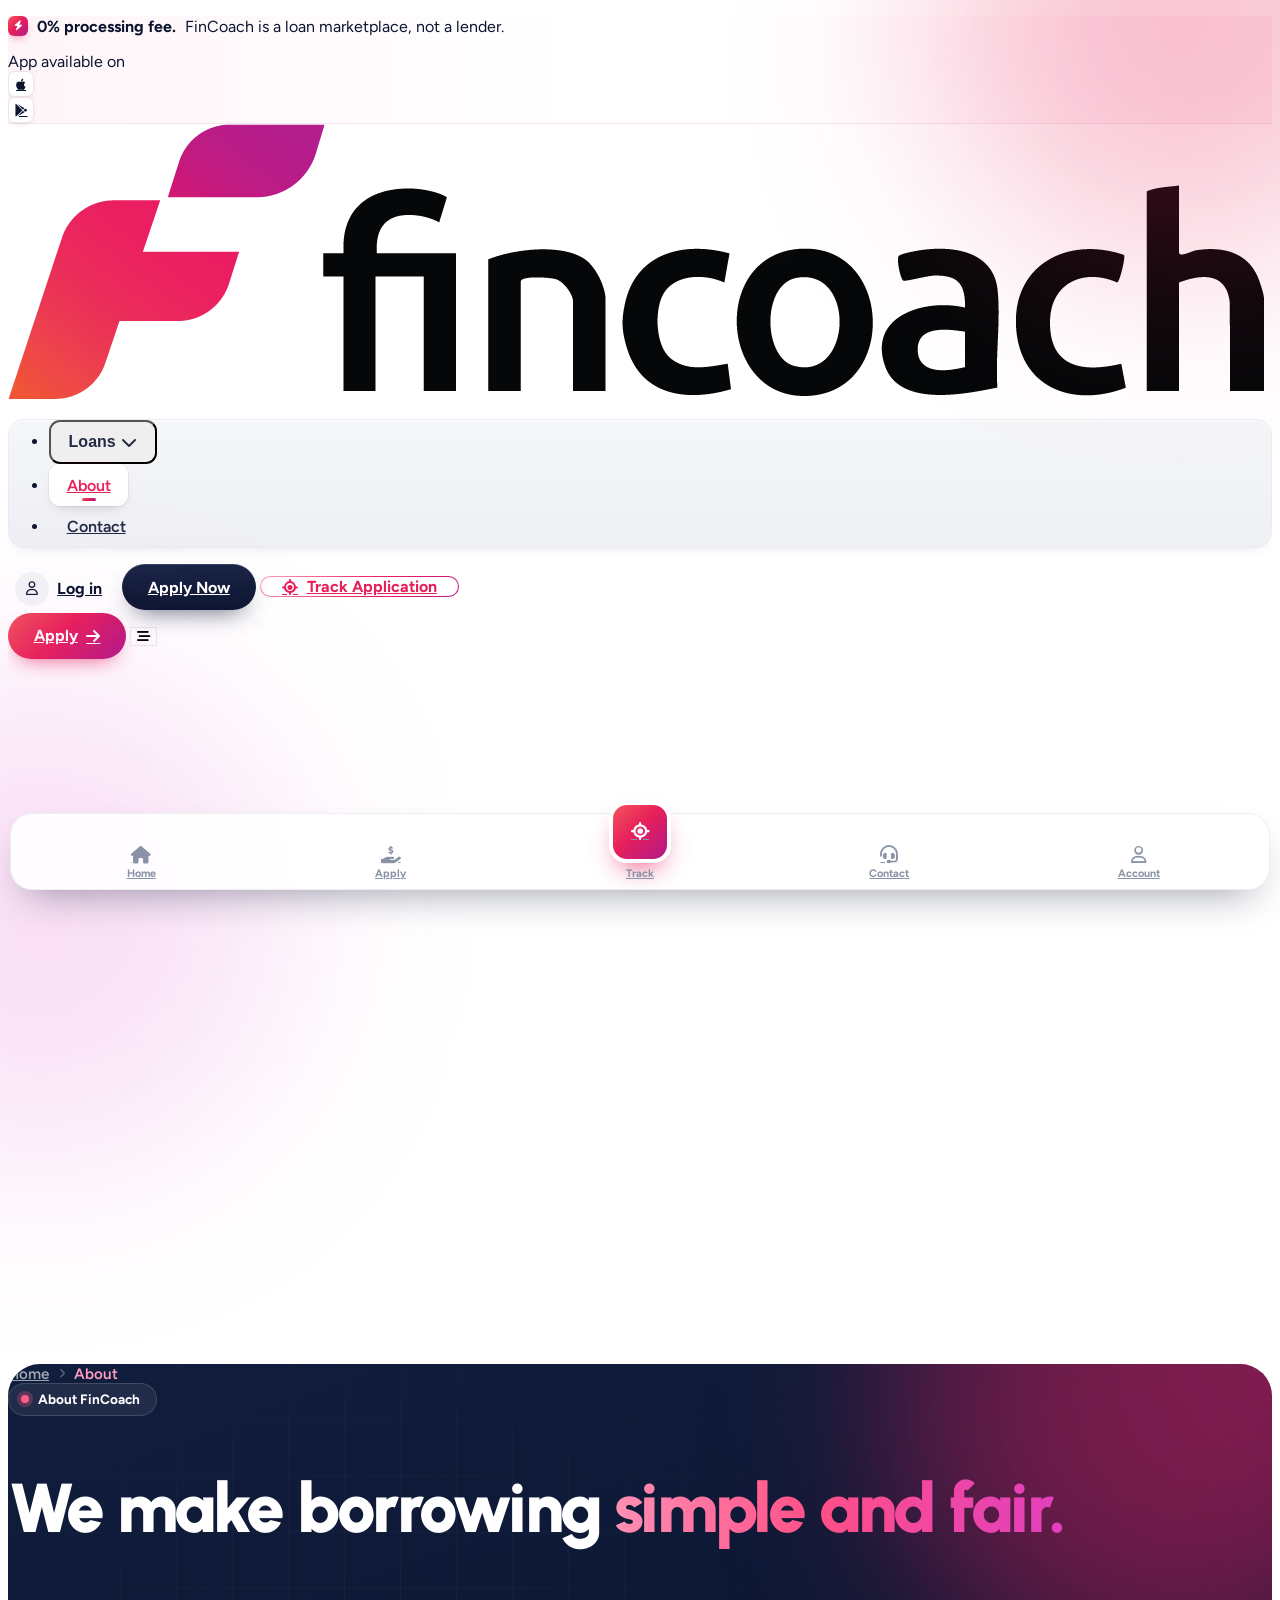
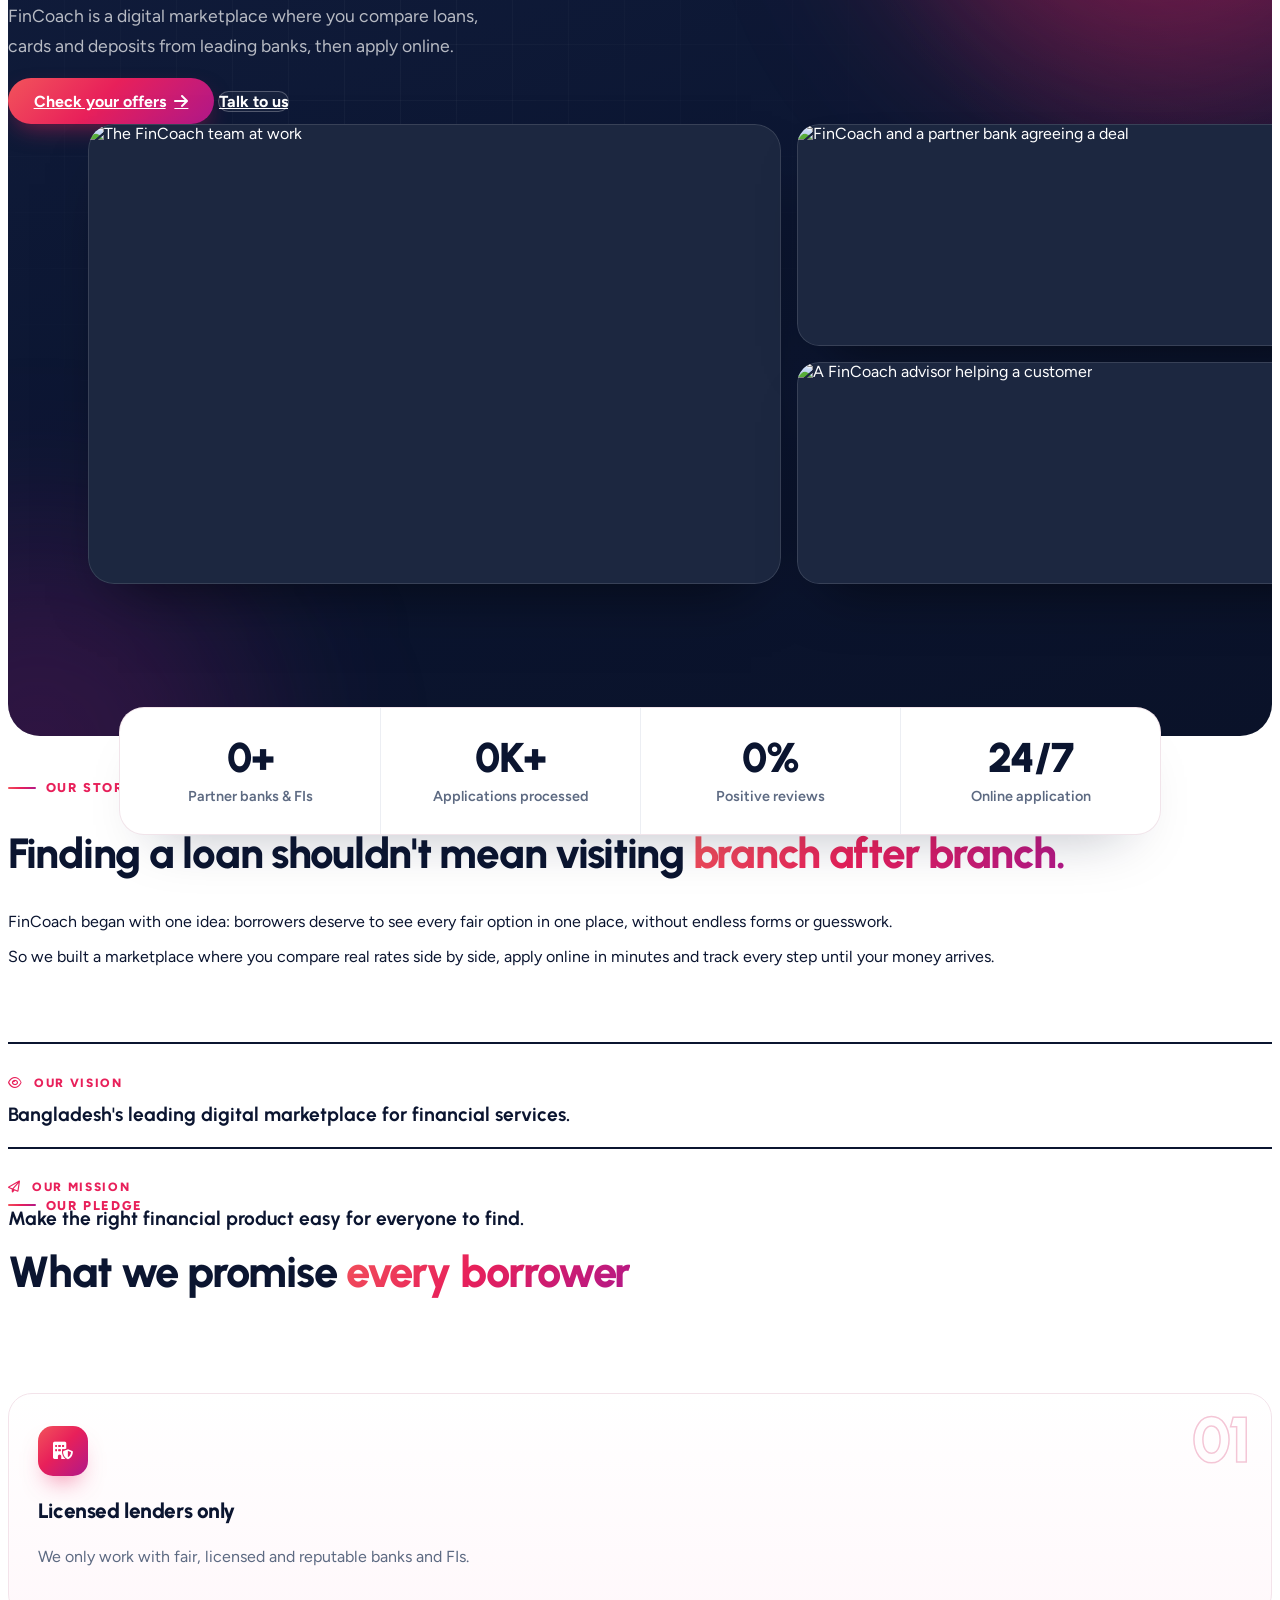
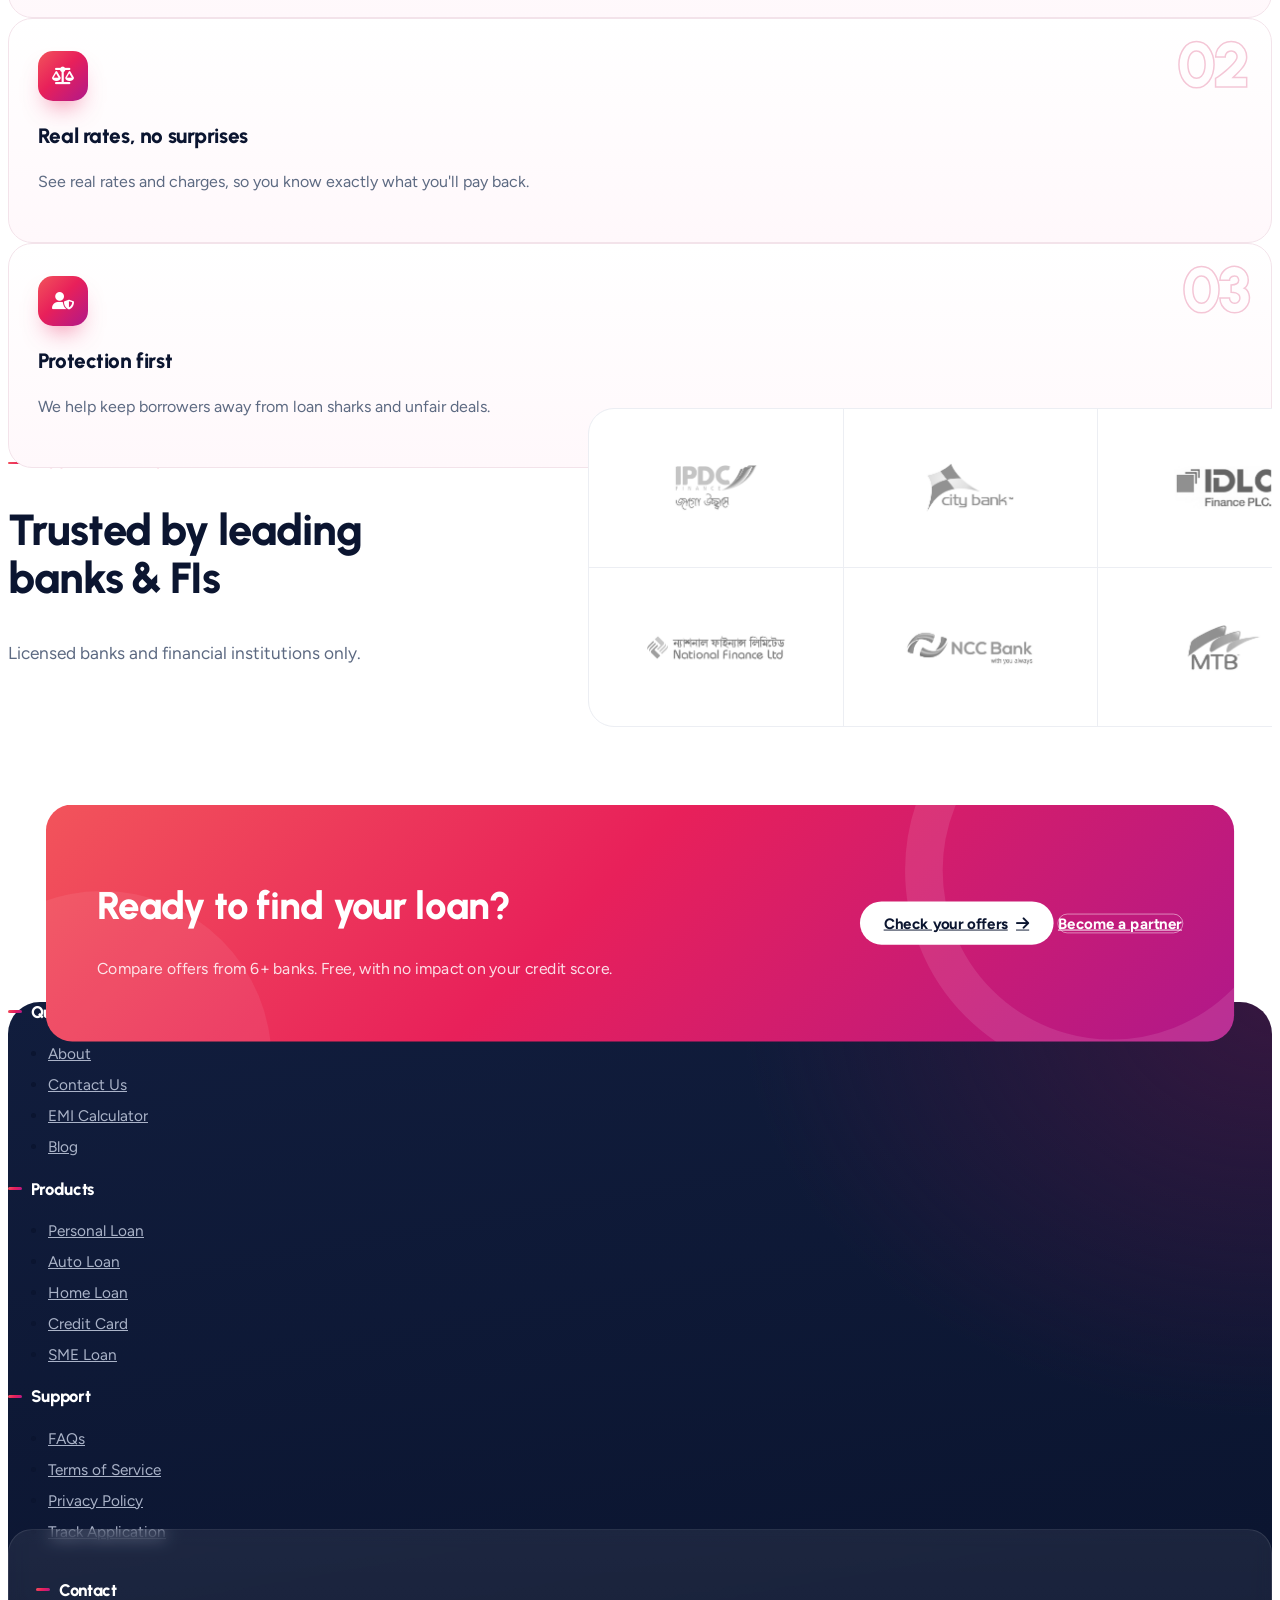
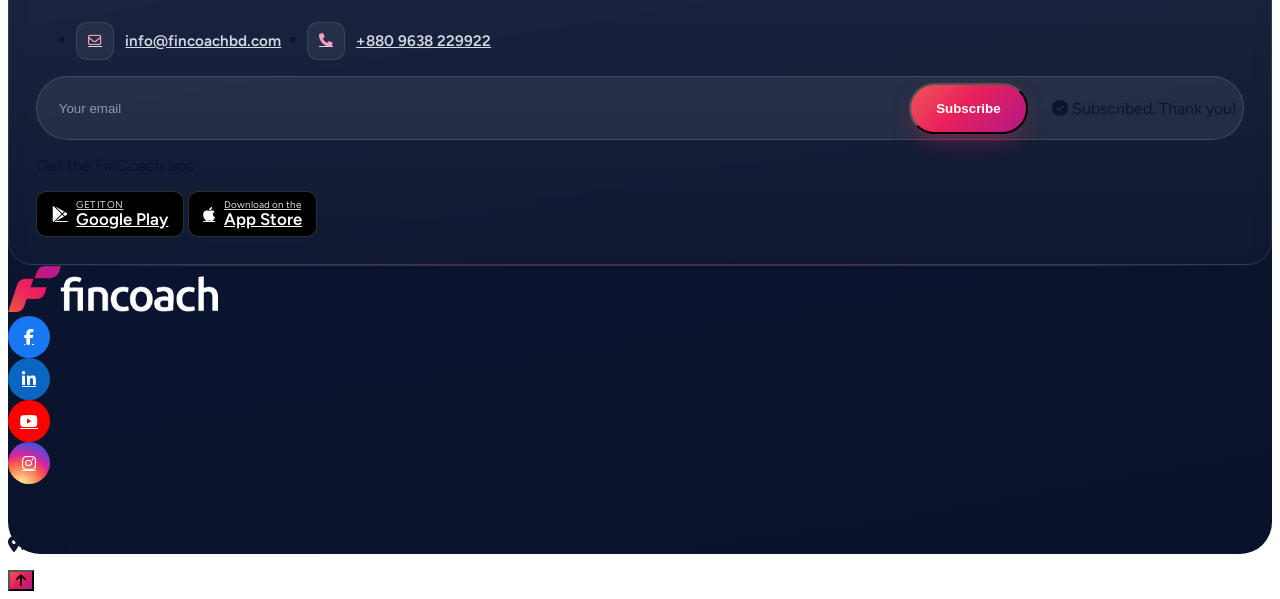
==== commit e1f06c66: "About page: new editorial design with dark premium hero - Dark hero with photo mosaic and overlappin" ====
--- a/about.html
+++ b/about.html
@@ -170,197 +170,121 @@
 <main>
 
 <!-- =========================================================
-     ABOUT ① — Hero: curved, dotted panel + bento (Wallex look, premium)
+     ABOUT — Editorial hero: centred title, panoramic photo, stats bar
      ========================================================= -->
 <section class="px-2.5 pt-2.5">
-  <div class="ab5-hero">
-    <span class="ab5-dots"></span><span class="ab5-glow"></span>
-    <div class="relative max-w-site mx-auto px-4 md:px-6 pt-12 md:pt-16">
-      <nav class="reveal crumb" aria-label="Breadcrumb"><a href="index.html">Home</a><i class="fa-solid fa-chevron-right"></i><span class="text-brand">About</span></nav>
-      <div class="grid lg:grid-cols-12 gap-6 lg:gap-12 items-end mt-6">
-        <div class="lg:col-span-7">
-          <span class="reveal ab5-kicker"><span></span>About FinCoach</span>
-          <h1 class="reveal ab5-h1 mt-5">Empowering Bangladesh with <span class="text-grad">smarter, fairer finance</span></h1>
-        </div>
-        <div class="lg:col-span-5">
-          <p class="reveal ab5-lead">FinCoach Bangladesh Limited is a digital marketplace that makes loans, deposits and cards from the country's leading banks simple to compare and paperless to apply for.</p>
-          <div class="reveal flex flex-wrap items-center gap-3 mt-6">
-            <a href="apply.html" class="btn btn-primary">Check your offers <i class="fa-solid fa-arrow-right"></i></a>
-            <a href="contact.html" class="btn btn-white shadow-sm">Talk to us</a>
-          </div>
-        </div>
-      </div>
-
-      <!-- Bento -->
-      <div class="ab5-bento mt-10 md:mt-14">
-        <div class="reveal ab5-photo">
-          <img src="https://images.unsplash.com/photo-1522071820081-009f0129c71c?w=1400&q=78&auto=format&fit=crop" alt="The FinCoach team at work" />
-          <span class="ab5-photo-shade"></span>
-          <div class="ab5-photo-tag">
-            <span class="ab5-ava-row"><i style="background:#e8205a">RE</i><i style="background:#0b1530">KH</i><i style="background:#f2545b">FR</i></span>
-            <span><b>25,000+</b> borrowers helped</span>
-          </div>
-        </div>
-        <div class="reveal ab5-vm ab5-vm-pink">
-          <span class="ab5-vm-ic"><i class="fa-regular fa-lightbulb"></i></span>
-          <div><p class="ab5-vm-k">Our Vision</p><p class="ab5-vm-t">Bangladesh's leading digital marketplace for financial services.</p></div>
-        </div>
-        <div class="reveal ab5-vm ab5-vm-dark">
-          <span class="ab5-vm-ic"><i class="fa-regular fa-paper-plane"></i></span>
-          <div><p class="ab5-vm-k">Our Mission</p><p class="ab5-vm-t">Make the right financial product easy for everyone to find.</p></div>
-        </div>
-      </div>
-
-      <!-- Stats strip -->
-      <div class="reveal ab5-stats">
-        <div><b><span data-count="6">0</span>+</b><span>Partner Banks &amp; FIs</span></div>
-        <div><b><span data-count="25">0</span>K+</b><span>Applications processed</span></div>
-        <div><b><span data-count="98">0</span>%</b><span>Positive reviews</span></div>
-        <div><b>24/7</b><span>Paperless application</span></div>
-      </div>
-    </div>
-    <svg class="ab5-curve" viewBox="0 0 1440 120" preserveAspectRatio="none" aria-hidden="true"><path d="M0 120 L0 40 Q720 150 1440 40 L1440 120 Z" /></svg>
+  <div class="ab9-hero">
+    <span class="ab9-glow ab9-glow-1"></span><span class="ab9-glow ab9-glow-2"></span><span class="ab9-grid"></span>
+    <div class="relative max-w-site mx-auto px-4 md:px-6 pt-10 md:pt-14">
+      <nav class="reveal crumb ab9-crumb" aria-label="Breadcrumb"><a href="index.html">Home</a><i class="fa-solid fa-chevron-right"></i><span>About</span></nav>
+      <div class="grid lg:grid-cols-12 gap-12 lg:gap-14 items-center mt-8 md:mt-10">
+        <div class="lg:col-span-6">
+          <span class="reveal ab9-pill"><span class="ab9-pill-dot"></span> About FinCoach</span>
+          <h1 class="reveal ab9-h1 mt-6">We make borrowing <span class="ab9-grad">simple and fair.</span></h1>
+          <p class="reveal ab9-lead mt-6">FinCoach is a digital marketplace where you compare loans, cards and deposits from leading banks, then apply online.</p>
+          <div class="reveal flex flex-col sm:flex-row gap-3 mt-9">
+            <a href="apply.html" class="btn btn-primary !px-8 !py-4">Check your offers <i class="fa-solid fa-arrow-right"></i></a>
+            <a href="contact.html" class="btn ab9-ghost !px-7 !py-4">Talk to us</a>
+          </div>
+        </div>
+        <div class="lg:col-span-6">
+          <div class="ab9-mosaic" data-aos="fade-left" data-aos-delay="150">
+            <div class="ab9-m ab9-m-1"><img src="https://images.unsplash.com/photo-1522071820081-009f0129c71c?w=1000&q=78&auto=format&fit=crop" alt="The FinCoach team at work" /></div>
+            <div class="ab9-m ab9-m-2"><img src="https://images.unsplash.com/photo-1600880292089-90a7e086ee0c?w=700&q=75&auto=format&fit=crop" alt="FinCoach and a partner bank agreeing a deal" /></div>
+            <div class="ab9-m ab9-m-3"><img src="https://images.unsplash.com/photo-1551836022-d5d88e9218df?w=700&q=75&auto=format&fit=crop" alt="A FinCoach advisor helping a customer" /></div>
+          </div>
+        </div>
+      </div>
+    </div>
+  </div>
+  <div class="max-w-site mx-auto px-4 md:px-6">
+    <div class="ab8-stats ab9-stats" data-aos="fade-up" data-aos-delay="200">
+      <div><b><span data-count="6">0</span>+</b><span>Partner banks &amp; FIs</span></div>
+      <div><b><span data-count="25">0</span>K+</b><span>Applications processed</span></div>
+      <div><b><span data-count="98">0</span>%</b><span>Positive reviews</span></div>
+      <div><b>24/7</b><span>Online application</span></div>
+    </div>
   </div>
 </section>
 
 <!-- =========================================================
-     ABOUT ① (cont.) — The FinCoach Story
+     ABOUT — Story: big statement + text
+     ========================================================= -->
+<section class="pt-16 md:pt-24">
+  <div class="max-w-site mx-auto px-4 md:px-6 grid lg:grid-cols-12 gap-8 lg:gap-16">
+    <div class="lg:col-span-5">
+      <span class="reveal ab5-kicker"><span></span>Our story</span>
+      <h2 class="reveal ab8-statement mt-5">Finding a loan shouldn't mean visiting <span class="text-grad">branch after branch.</span></h2>
+    </div>
+    <div class="lg:col-span-7 lg:pt-12">
+      <div class="reveal space-y-4 text-[1.08rem] leading-relaxed text-muted">
+        <p>FinCoach began with one idea: borrowers deserve to see every fair option in one place, without endless forms or guesswork.</p>
+        <p>So we built a marketplace where you compare real rates side by side, apply online in minutes and track every step until your money arrives.</p>
+      </div>
+      <div class="grid sm:grid-cols-2 gap-5 mt-10">
+        <div class="ab8-vm" data-aos="fade-up"><p class="ab8-vm-k"><i class="fa-regular fa-eye"></i> Our vision</p><p class="ab8-vm-t">Bangladesh's leading digital marketplace for financial services.</p></div>
+        <div class="ab8-vm" data-aos="fade-up" data-aos-delay="150"><p class="ab8-vm-k"><i class="fa-regular fa-paper-plane"></i> Our mission</p><p class="ab8-vm-t">Make the right financial product easy for everyone to find.</p></div>
+      </div>
+    </div>
+  </div>
+</section>
+
+<!-- =========================================================
+     ABOUT — Values: light cards with large numbers
+     ========================================================= -->
+<section class="pt-16 md:pt-24">
+  <div class="max-w-site mx-auto px-4 md:px-6">
+    <div class="flex flex-col md:flex-row md:items-end justify-between gap-5">
+      <div>
+        <span class="reveal ab5-kicker"><span></span>Our pledge</span>
+        <h2 class="reveal ab5-h2 mt-4">What we promise <span class="text-grad">every borrower</span></h2>
+      </div>
+    </div>
+    <div class="grid md:grid-cols-3 gap-5 mt-10">
+      <div class="ab8-val" data-aos="fade-up"><span class="ab8-val-n">01</span><span class="ab8-val-ic"><i class="fa-solid fa-building-shield"></i></span><h3>Licensed lenders only</h3><p>We only work with fair, licensed and reputable banks and FIs.</p></div>
+      <div class="ab8-val" data-aos="fade-up" data-aos-delay="120"><span class="ab8-val-n">02</span><span class="ab8-val-ic"><i class="fa-solid fa-scale-balanced"></i></span><h3>Real rates, no surprises</h3><p>See real rates and charges, so you know exactly what you'll pay back.</p></div>
+      <div class="ab8-val" data-aos="fade-up" data-aos-delay="240"><span class="ab8-val-n">03</span><span class="ab8-val-ic"><i class="fa-solid fa-user-shield"></i></span><h3>Protection first</h3><p>We help keep borrowers away from loan sharks and unfair deals.</p></div>
+    </div>
+  </div>
+</section>
+
+<!-- =========================================================
+     ABOUT — Partners grid
+     ========================================================= -->
+<section class="pt-16 md:pt-24">
+  <div class="max-w-site mx-auto px-4 md:px-6">
+    <div class="ab8-partners">
+      <div class="ab8-partners-head">
+        <span class="reveal ab5-kicker"><span></span>Our partners</span>
+        <h2 class="reveal ab5-h2 mt-4">Trusted by leading banks &amp; FIs</h2>
+        <p class="reveal ab5-lead mt-3">Licensed banks and financial institutions only.</p>
+      </div>
+      <div class="ab5-logos ab8-logos" data-aos="fade-left" data-aos-delay="150">
+        <div><img src="assets/img/partners/p1.png" alt="IPDC Finance" /></div>
+        <div><img src="assets/img/partners/p2.jpg" alt="City Bank" /></div>
+        <div><img src="assets/img/partners/p3.jpg" alt="IDLC Finance" /></div>
+        <div><img src="assets/img/partners/p4.jpg" alt="National Finance" /></div>
+        <div><img src="assets/img/partners/p5.jpg" alt="NCC Bank" /></div>
+        <div><img src="assets/img/partners/p6.jpg" alt="Mutual Trust Bank" /></div>
+      </div>
+    </div>
+  </div>
+</section>
+
+<!-- =========================================================
+     ABOUT — CTA
      ========================================================= -->
 <section class="pt-16 md:pt-24 pb-16 md:pb-24">
-  <div class="max-w-site mx-auto px-4 md:px-6 grid lg:grid-cols-12 gap-12 lg:gap-16 items-center">
-    <div class="reveal lg:col-span-5 order-2 lg:order-1 relative">
-      <div class="ab5-story-img">
-        <img src="https://images.unsplash.com/photo-1600880292089-90a7e086ee0c?w=1000&q=78&auto=format&fit=crop" alt="Partners shaking hands on a deal" />
-      </div>
-      <div class="ab5-float ab5-float-a"><span class="bg-green-100 text-green-600"><i class="fa-solid fa-circle-check"></i></span><div><small>Loan approved</small><b>৳ 5,00,000</b></div></div>
-    </div>
-    <div class="lg:col-span-7 order-1 lg:order-2">
-      <span class="reveal ab5-kicker"><span></span>Our story</span>
-      <h2 class="reveal ab5-h2 mt-4">The FinCoach Story</h2>
-      <div class="reveal ab5-line"></div>
-      <div class="reveal space-y-4 text-[1.05rem] leading-relaxed text-muted">
-        <p><b class="text-ink">FinCoach began with a simple idea:</b> finding the right loan shouldn't mean visiting branch after branch, filling in endless forms and guessing which offer is fair.</p>
-        <p>So we built one place to compare loans, deposits and cards with real rates and apply online.</p>
-      </div>
-    </div>
-  </div>
-</section>
-
-<!-- =========================================================
-     ABOUT ② — The FinCoach Pledge (LoanTube style)
-     ========================================================= -->
-<section class="px-2.5">
-  <div class="ab5-pledge">
-    <span class="ab5-pledge-glow"></span>
-    <div class="relative max-w-site mx-auto px-4 md:px-6 py-16 md:py-24">
-      <div class="grid lg:grid-cols-12 gap-6 items-end">
-        <div class="lg:col-span-7">
-          <p class="reveal font-head font-bold text-[#f7a0bb] text-lg">The FinCoach Pledge</p>
-          <h2 class="reveal ab5-h2 !text-white mt-3">We will always work within a proper set of guidelines.</h2>
-        </div>
-      </div>
-      <div class="grid md:grid-cols-3 gap-5 mt-10 md:mt-14">
-        <div class="reveal ab5-pc"><span class="ab5-pc-n">01</span><p>FinCoach is a legitimate loan comparison platform. We only work with fair, licensed and reputable lenders.</p></div>
-        <div class="reveal ab5-pc"><span class="ab5-pc-n">02</span><p>We show real rates and charges, so you know exactly what you'll pay back.</p></div>
-        <div class="reveal ab5-pc"><span class="ab5-pc-n">03</span><p>We work to protect borrowers from loan sharks.</p></div>
-      </div>
-    </div>
-  </div>
-</section>
-
-<!-- =========================================================
-     SECURE / FAST / RELIABLE — split panel
-     ========================================================= -->
-<section class="px-2.5 pt-16 md:pt-24 pb-16 md:pb-24">
-  <div class="panel bg-[#f6f7f9] overflow-hidden">
-    <div class="max-w-site mx-auto px-4 md:px-6 py-16 md:py-24 grid lg:grid-cols-2 gap-14 items-center">
-      <div>
-        <span class="reveal eyebrow">Why FinCoach</span>
-        <h2 class="reveal mt-5 font-head font-extrabold text-[2rem] sm:text-[2.25rem] md:text-[3.2rem] leading-[1.08]">Secure, Fast &amp; Reliable loan journeys</h2>
-        
-        <div class="reveal grid sm:grid-cols-2 gap-5 mt-9">
-          <div class="flex gap-3"><span class="check-dot"><i class="fa-solid fa-check"></i></span><p class="font-semibold">Compare offers from multiple banks in one place</p></div>
-          <div class="flex gap-3"><span class="check-dot"><i class="fa-solid fa-check"></i></span><p class="font-semibold">Bank-grade encryption protects your data</p></div>
-          <div class="flex gap-3"><span class="check-dot"><i class="fa-solid fa-check"></i></span><p class="font-semibold">Apply 24/7 from anywhere, at your convenience</p></div>
-          <div class="flex gap-3"><span class="check-dot"><i class="fa-solid fa-check"></i></span><p class="font-semibold">Real-time tracking of every application update</p></div>
-        </div>
-        <div class="reveal flex flex-wrap gap-3 mt-10">
-          <a href="#" class="store-badge"><i class="fa-brands fa-google-play text-xl"></i><div><small>GET IT ON</small><span>Google Play</span></div></a>
-          <a href="#" class="store-badge"><i class="fa-brands fa-apple text-2xl"></i><div><small>Download on the</small><span>App Store</span></div></a>
-        </div>
-      </div>
-
-      <!-- visual -->
-      <div class="reveal relative h-[430px] sm:h-[460px] md:h-[520px] why-visual">
-        <div class="absolute left-1/2 -translate-x-1/2 bottom-0 w-[440px] h-[440px] md:w-[500px] md:h-[500px] rounded-full bg-grad opacity-90"></div>
-        <div class="absolute left-1/2 -translate-x-1/2 bottom-0 w-[340px] h-[340px] md:w-[380px] md:h-[380px] rounded-full border-[18px] border-white/25"></div>
-        <!-- phone -->
-        <div class="phone absolute left-1/2 -translate-x-[70%] top-2 w-[230px] floaty">
-          <div class="phone-screen p-4">
-            <div class="flex items-center justify-between text-[10px] font-bold"><span>9:41</span><span><i class="fa-solid fa-wifi"></i> <i class="fa-solid fa-battery-full"></i></span></div>
-            <p class="font-head font-extrabold text-base mt-4">Track Application</p>
-            <p class="text-[10px] text-muted">ID: FC-2026-08814</p>
-            <div class="mt-4 space-y-3">
-              <div class="flex gap-2.5"><span class="w-5 h-5 rounded-full bg-grad text-white grid place-items-center text-[8px] shrink-0"><i class="fa-solid fa-check"></i></span><div><p class="text-[11px] font-bold">Application submitted</p><p class="text-[9px] text-muted">02 Nov, 10:24 AM</p></div></div>
-              <div class="flex gap-2.5"><span class="w-5 h-5 rounded-full bg-grad text-white grid place-items-center text-[8px] shrink-0"><i class="fa-solid fa-check"></i></span><div><p class="text-[11px] font-bold">Documents verified</p><p class="text-[9px] text-muted">03 Nov, 02:10 PM</p></div></div>
-              <div class="flex gap-2.5"><span class="w-5 h-5 rounded-full border-2 border-brand shrink-0 grid place-items-center"><span class="w-2 h-2 rounded-full bg-brand"></span></span><div><p class="text-[11px] font-bold">Bank assessment</p><p class="text-[9px] text-brand font-semibold">In progress</p></div></div>
-              <div class="flex gap-2.5 opacity-50"><span class="w-5 h-5 rounded-full border-2 border-line shrink-0"></span><div><p class="text-[11px] font-bold">Facility disbursed</p><p class="text-[9px] text-muted">Pending</p></div></div>
-            </div>
-            <div class="loan-card mt-4 p-3 text-white">
-              <p class="text-[9px] text-white/80 relative z-10">Requested amount</p>
-              <p class="font-head font-extrabold relative z-10">৳ 6,50,000</p>
-            </div>
-            <button class="mt-3 w-full rounded-full bg-ink text-white text-[11px] font-bold py-2">View details</button>
-          </div>
-        </div>
-        <!-- card -->
-        <div class="loan-card floaty-2 absolute right-0 md:-right-2 top-[270px] w-[250px] p-5 text-white shadow-2xl rotate-[-8deg]">
-          <div class="flex justify-between relative z-10"><span class="text-xs font-bold">FinCoach</span><i class="fa-solid fa-wifi rotate-90"></i></div>
-          <div class="w-9 h-7 rounded-md bg-yellow-200/80 mt-5 relative z-10"></div>
-          <p class="font-head font-bold tracking-[.2em] mt-4 relative z-10">4231 •••• •••• 8739</p>
-          <div class="flex justify-between mt-3 text-[10px] text-white/80 relative z-10"><span>RAFIQ AHMED</span><span>09/29</span></div>
-        </div>
-        <div class="float-chip absolute left-0 bottom-16 px-4 py-3 flex items-center gap-3 floaty-2">
-          <span class="w-10 h-10 rounded-xl bg-brand-tint text-brand grid place-items-center"><i class="fa-solid fa-lock"></i></span>
-          <div><p class="text-xs text-muted font-semibold">256-bit SSL</p><p class="font-head font-extrabold">Secure &amp; Private</p></div>
-        </div>
-      </div>
-    </div>
-  </div>
-</section>
-
-<!-- =========================================================
-     ABOUT ④ — Partners (Wallex style, text from LoanTube partners)
-     ========================================================= -->
-<section class="pb-16 md:pb-24">
   <div class="max-w-site mx-auto px-4 md:px-6">
-    <div class="grid lg:grid-cols-12 gap-6 lg:gap-16 items-end">
-      <div class="lg:col-span-7">
-        <span class="reveal ab5-kicker"><span></span>Our partners</span>
-        <h2 class="reveal ab5-h2 mt-4">We've partnered with the best in the business</h2>
-      </div>
-      <p class="reveal lg:col-span-5 ab5-lead">Licensed banks and financial institutions only.</p>
-    </div>
-    <div class="reveal ab5-logos mt-10 md:mt-12">
-      <div><img src="assets/img/partners/p1.png" alt="IPDC Finance" /></div>
-      <div><img src="assets/img/partners/p2.jpg" alt="City Bank" /></div>
-      <div><img src="assets/img/partners/p3.jpg" alt="IDLC Finance" /></div>
-      <div><img src="assets/img/partners/p4.jpg" alt="National Finance" /></div>
-      <div><img src="assets/img/partners/p5.jpg" alt="NCC Bank" /></div>
-      <div><img src="assets/img/partners/p6.jpg" alt="Mutual Trust Bank" /></div>
-    </div>
-
-    <div class="reveal ab5-cta mt-10 md:mt-14">
-      <img src="https://images.unsplash.com/photo-1521791136064-7986c2920216?w=1200&q=75&auto=format&fit=crop" alt="" aria-hidden="true" />
-      <span class="ab5-cta-shade"></span>
-      <div class="relative grid lg:grid-cols-12 gap-6 items-center">
-        <div class="lg:col-span-8">
-          <p class="text-white/75 font-semibold">For banks &amp; financial institutions</p>
-          <h3 class="font-head font-extrabold text-[1.8rem] md:text-[2.3rem] leading-tight text-white mt-1">Reach thousands of ready-to-borrow customers.</h3>
-        </div>
-        <div class="lg:col-span-4 lg:text-right">
-          <a href="contact.html" class="btn btn-white !px-7 !py-4">Become a partner <i class="fa-solid fa-arrow-right"></i></a>
-        </div>
+    <div class="ab8-cta" data-aos="zoom-in-up">
+      <span class="ab8-cta-ring"></span><span class="ab8-cta-ring ab8-cta-ring-2"></span>
+      <div class="relative">
+        <h2>Ready to find your loan?</h2>
+        <p>Compare offers from 6+ banks. Free, with no impact on your credit score.</p>
+      </div>
+      <div class="relative flex flex-col sm:flex-row gap-3 shrink-0">
+        <a href="apply.html" class="btn btn-white !px-7 !py-4">Check your offers <i class="fa-solid fa-arrow-right"></i></a>
+        <a href="contact.html" class="btn ab8-cta-ghost !px-7 !py-4">Become a partner</a>
       </div>
     </div>
   </div>
--- a/assets/css/style.css
+++ b/assets/css/style.css
@@ -3457,3 +3457,162 @@
 .bl6-card h3 { margin-top: .45rem; font-family: "Urbanist", sans-serif; font-weight: 800; font-size: 1.25rem; line-height: 1.3; letter-spacing: -.01em; color: var(--ink); transition: color .25s; }
 .bl6-card:hover h3 { color: var(--brand); }
 .bl6-meta { margin-top: .6rem; font-size: .85rem; font-weight: 600; color: var(--muted); }
+
+/* ==========================================================
+   Full-width panels (app, testimonials) — match How it works / footer
+   ========================================================== */
+.ap3 { border-radius: 32px; padding: 3rem 0; box-shadow: none; }
+@media (min-width: 768px) { .ap3 { padding: 4.5rem 0; } }
+.tw4 { border-radius: 32px; box-shadow: none; }
+.tw4-text { padding: 2rem 0 1.6rem; }
+@media (min-width: 768px) { .tw4-text { padding: 2.6rem 3rem 3.6rem 0; } }
+@media (min-width: 1024px) { .tw4-media { padding: 1.5rem 0 3.6rem; min-height: 500px; } }
+
+/* Boxed panels: How it works, app, stories share the site container + radius */
+.hw.ab5-pledge, .ap3, .tw4 { border-radius: 28px; }
+.ap3 { padding: 2.5rem 0; }
+@media (min-width: 768px) { .ap3 { padding: 3.25rem 0; } }
+@media (min-width: 768px) { .tw4-text { padding: 2rem 3rem 3rem 0; } }
+@media (min-width: 1024px) { .tw4-media { padding: 1rem 0 3rem; min-height: 460px; } }
+
+/* ==========================================================
+   Premium polish — quieter decoration, softer stats
+   ========================================================== */
+.st4-ic { color: var(--brand); background: var(--tint); box-shadow: inset 0 0 0 1px #fbdde6; }
+.st4-item:hover .st4-ic { color: #fff; background: var(--grad); transform: translateY(-3px); }
+.st4::after { opacity: .5; }
+.ap3-glow-1 { opacity: .6; } .ap3-glow-2 { opacity: .6; }
+/* AOS: travel a bit further so elements visibly fly in and settle */
+[data-aos="fade-up"] { transform: translate3d(0, 60px, 0); }
+[data-aos="fade-left"] { transform: translate3d(80px, 0, 0); }
+[data-aos="fade-right"] { transform: translate3d(-80px, 0, 0); }
+[data-aos="zoom-in-up"] { transform: translate3d(0, 70px, 0) scale(.94); }
+[data-aos][data-aos].aos-animate { transform: translateZ(0); }
+[data-aos="zoom-in-up"].aos-animate, [data-aos="zoom-in"].aos-animate { transform: translateZ(0) scale(1); }
+
+/* ==========================================================
+   Contact v6 — premium split hero + office/map
+   ========================================================== */
+.ct6-meta { display: flex; flex-wrap: wrap; gap: .6rem 1.6rem; font-size: .92rem; font-weight: 600; color: var(--ink-2); }
+.ct6-meta i { color: var(--brand); margin-right: .4rem; }
+.ct6-photo { position: relative; aspect-ratio: 4 / 4.4; border-radius: 28px; overflow: hidden; background: #f3f4f7;
+  box-shadow: 0 40px 80px -46px rgba(11,21,48,.55); }
+.ct6-photo::after { content: ""; position: absolute; inset: 0; border-radius: inherit; box-shadow: inset 0 0 0 1px rgba(255,255,255,.35); pointer-events: none; }
+.ct6-photo img { width: 100%; height: 100%; object-fit: cover; object-position: 62% 30%; }
+@media (max-width: 1023px) { .ct6-photo { aspect-ratio: 16 / 10; } }
+.ct6-hero .btn-white i.text-brand { margin-right: .1rem; }
+
+@media (min-width: 1024px) { .ct6-photo { aspect-ratio: 1 / 1; max-height: 460px; margin-left: auto; } }
+
+/* Contact — office: full map with floating card */
+.ct7 { position: relative; border-radius: 28px; overflow: hidden; background: #eef0f4; border: 1px solid var(--line);
+  box-shadow: 0 40px 80px -56px rgba(11,21,48,.55); }
+.ct7-map { height: 300px; }
+.ct7-map iframe { width: 100%; height: 100%; border: 0; display: block; filter: saturate(.8) contrast(1.02); }
+.ct7-card { position: relative; background: #fff; padding: 1.6rem 1.4rem 1.5rem; }
+.ct7-title { margin-top: .7rem; font-family: "Urbanist", sans-serif; font-weight: 800; font-size: 1.9rem; letter-spacing: -.02em; color: var(--ink); }
+.ct7-addr { margin-top: .6rem; color: var(--ink-2); font-weight: 600; line-height: 1.55; }
+.ct7-rows { margin-top: 1.2rem; padding-top: 1.2rem; border-top: 1px solid var(--line); display: grid; gap: .8rem; font-size: .95rem; color: var(--muted); }
+.ct7-rows > div { display: flex; align-items: center; gap: .75rem; }
+.ct7-rows i { width: 34px; height: 34px; flex: none; border-radius: 99px; display: grid; place-items: center; font-size: .8rem; color: var(--brand); background: var(--tint); }
+.ct7-rows a { color: var(--ink-2); font-weight: 600; }
+.ct7-rows a:hover { color: var(--brand); }
+@media (min-width: 1024px) {
+  .ct7-map { height: 480px; }
+  .ct7-card { position: absolute; left: 2rem; top: 50%; transform: translateY(-50%); width: 360px; border-radius: 22px; padding: 1.9rem;
+    box-shadow: 0 30px 60px -30px rgba(11,21,48,.45), 0 0 0 1px rgba(11,21,48,.04); }
+}
+.ct7-map { position: relative; overflow: hidden; }
+.ct7-map iframe { position: absolute; left: 0; top: -120px; width: 100%; height: calc(100% + 120px); }
+@media (min-width: 1024px) {
+  .ct7-card { left: auto; right: 2rem; }
+  .ct7-map iframe { width: calc(100% + 360px); left: -360px; }
+}
+@media (min-width: 640px) and (max-width: 1023px) { .ct7-map { height: 380px; } }
+.ct7-map iframe { max-width: none; }
+
+
+/* ==========================================================
+   About v8 — editorial layout (distinct from the homepage)
+   ========================================================== */
+
+/* stats bar overlapping the photo's bottom edge */
+.ab8-stats { position: relative; z-index: 2; margin: -4rem auto 0; max-width: 1040px; display: grid; grid-template-columns: repeat(2, minmax(0, 1fr));
+  border-radius: 24px; background: #fff; box-shadow: 0 0 0 1px #f1e4ea, 0 30px 60px -36px rgba(11,21,48,.35); }
+@media (min-width: 768px) { .ab8-stats { grid-template-columns: repeat(4, minmax(0, 1fr)); margin-top: -4.5rem; } }
+.ab8-stats > div { padding: 1.4rem 1rem; text-align: center; }
+@media (min-width: 768px) { .ab8-stats > div { padding: 1.8rem 1rem; } .ab8-stats > div + div { border-left: 1px solid var(--line); } }
+@media (max-width: 767px) { .ab8-stats > div:nth-child(-n+2) { border-bottom: 1px solid var(--line); } .ab8-stats > div:nth-child(odd) { border-right: 1px solid var(--line); } }
+.ab8-stats b { display: block; font-family: "Urbanist", sans-serif; font-weight: 900; font-size: clamp(1.9rem, 3.4vw, 2.6rem); line-height: 1; letter-spacing: -.03em; color: var(--ink); }
+.ab8-stats span:not([data-count]) { display: block; margin-top: .5rem; font-size: .9rem; font-weight: 600; color: var(--muted); }
+
+/* story */
+.ab8-statement { font-family: "Urbanist", sans-serif; font-weight: 800; font-size: clamp(1.9rem, 3.3vw, 2.9rem); line-height: 1.12; letter-spacing: -.03em; color: var(--ink); }
+.ab8-vm { padding-top: 1.2rem; border-top: 2px solid var(--ink); }
+.ab8-vm-k { font-size: .75rem; font-weight: 800; letter-spacing: .14em; text-transform: uppercase; color: var(--brand); }
+.ab8-vm-k i { margin-right: .35rem; }
+.ab8-vm-t { margin-top: .6rem; font-family: "Urbanist", sans-serif; font-weight: 700; font-size: 1.2rem; line-height: 1.35; color: var(--ink); }
+
+/* values */
+.ab8-val { position: relative; overflow: hidden; padding: 2rem 1.8rem 1.9rem; border-radius: 24px; background: linear-gradient(180deg, #fff 0%, #fff8fb 100%);
+  border: 1px solid #f3e3ea; transition: transform .3s, box-shadow .3s, border-color .3s; }
+.ab8-val:hover { transform: translateY(-4px); border-color: #f6c9d8; box-shadow: 0 30px 50px -34px rgba(232,32,90,.4); }
+.ab8-val-n { position: absolute; right: 1.4rem; top: .9rem; font-family: "Urbanist", sans-serif; font-weight: 900; font-size: 4rem; line-height: 1; letter-spacing: -.04em;
+  color: transparent; -webkit-text-stroke: 1.5px #f4c6d6; }
+.ab8-val-ic { width: 50px; height: 50px; border-radius: 15px; display: grid; place-items: center; font-size: 1.1rem; color: #fff; background: var(--grad); box-shadow: 0 14px 26px -12px rgba(232,32,90,.7); }
+.ab8-val h3 { margin-top: 1.4rem; font-family: "Urbanist", sans-serif; font-weight: 800; font-size: 1.3rem; color: var(--ink); }
+.ab8-val p { margin-top: .5rem; color: var(--muted); line-height: 1.65; }
+
+/* partners */
+.ab8-partners { display: grid; gap: 2rem; align-items: center; }
+@media (min-width: 1024px) { .ab8-partners { grid-template-columns: minmax(0, 4fr) minmax(0, 7fr); gap: 4rem; } }
+@media (min-width: 640px) { .ab8-logos { grid-template-columns: repeat(3, 1fr); } }
+
+/* CTA */
+.ab8-cta { position: relative; overflow: hidden; isolation: isolate; display: flex; flex-direction: column; gap: 1.6rem; padding: 2.4rem 1.6rem; border-radius: 28px; color: #fff; background: var(--grad); }
+@media (min-width: 1024px) { .ab8-cta { flex-direction: row; align-items: center; justify-content: space-between; padding: 3.2rem 3.4rem; } }
+.ab8-cta h2 { font-family: "Urbanist", sans-serif; font-weight: 800; font-size: clamp(1.8rem, 3.2vw, 2.6rem); line-height: 1.1; letter-spacing: -.02em; }
+.ab8-cta p { margin-top: .5rem; color: rgba(255,255,255,.85); font-size: 1.05rem; }
+.ab8-cta-ring { position: absolute; z-index: -1; width: 360px; height: 360px; right: -90px; top: -150px; border-radius: 50%; border: 40px solid rgba(255,255,255,.1); }
+.ab8-cta-ring-2 { right: auto; top: auto; left: -120px; bottom: -200px; background: rgba(255,255,255,.07); border: 0; }
+.ab8-cta-ghost { color: #fff; border: 1.5px solid rgba(255,255,255,.5); }
+.ab8-cta-ghost:hover { background: rgba(255,255,255,.12); border-color: #fff; }
+.ab8-stats { margin-top: -5rem; }
+
+/* ==========================================================
+   About hero v9 — dark premium panel + photo mosaic
+   ========================================================== */
+.ab9-hero { position: relative; overflow: hidden; isolation: isolate; border-radius: 32px; padding-bottom: 8.5rem; color: #fff;
+  background: radial-gradient(60% 80% at 100% 0%, rgba(90,26,80,.85), transparent 60%), linear-gradient(160deg, #111d3d 0%, #0b1530 60%, #0a1229 100%); }
+@media (min-width: 768px) { .ab9-hero { padding-bottom: 9.5rem; } }
+.ab9-glow { position: absolute; z-index: -1; border-radius: 50%; filter: blur(90px); pointer-events: none; }
+.ab9-glow-1 { width: 520px; height: 520px; right: -140px; top: -200px; background: rgba(232,32,90,.35); }
+.ab9-glow-2 { width: 420px; height: 420px; left: -180px; bottom: -220px; background: rgba(176,24,138,.22); }
+.ab9-grid { position: absolute; inset: 0; z-index: -1; pointer-events: none;
+  background-image: linear-gradient(rgba(255,255,255,.035) 1px, transparent 1px), linear-gradient(90deg, rgba(255,255,255,.035) 1px, transparent 1px); background-size: 56px 56px;
+  -webkit-mask-image: radial-gradient(ellipse 60% 70% at 30% 30%, #000, transparent 75%); mask-image: radial-gradient(ellipse 60% 70% at 30% 30%, #000, transparent 75%); }
+.ab9-crumb, .ab9-crumb a { color: rgba(255,255,255,.6); }
+.ab9-crumb a:hover { color: #fff; }
+.ab9-crumb span { color: #ff9ec0; }
+.ab9-pill { display: inline-flex; align-items: center; gap: .55rem; padding: .45rem 1rem .45rem .75rem; border-radius: 99px; font-size: .85rem; font-weight: 700;
+  color: #fff; background: rgba(255,255,255,.07); border: 1px solid rgba(255,255,255,.14); }
+.ab9-pill-dot { width: 8px; height: 8px; border-radius: 50%; background: #ff5c8a; box-shadow: 0 0 0 4px rgba(255,92,138,.25); }
+.ab9-h1 { font-family: "Urbanist", sans-serif; font-weight: 900; font-size: clamp(2.6rem, 5.4vw, 4.6rem); line-height: 1.02; letter-spacing: -.04em; color: #fff; }
+.ab9-grad { background: linear-gradient(90deg, #ff8fb3 0%, #ff4f86 45%, #e13fbf 100%); -webkit-background-clip: text; background-clip: text; color: transparent; }
+.ab9-lead { max-width: 32rem; font-size: 1.1rem; line-height: 1.7; color: rgba(255,255,255,.7); }
+.ab9-ghost { color: #fff; border: 1.5px solid rgba(255,255,255,.25); background: rgba(255,255,255,.04); }
+.ab9-ghost:hover { border-color: #fff; background: rgba(255,255,255,.1); }
+
+/* photo mosaic */
+.ab9-mosaic { display: grid; grid-template-columns: 1.25fr 1fr; grid-template-rows: 1fr 1fr; gap: .9rem; height: 380px; }
+@media (min-width: 768px) { .ab9-mosaic { height: 460px; gap: 1rem; } }
+.ab9-m { position: relative; overflow: hidden; border-radius: 22px; background: #1c2740; box-shadow: 0 30px 60px -30px rgba(0,0,0,.6); }
+.ab9-m::after { content: ""; position: absolute; inset: 0; border-radius: inherit; box-shadow: inset 0 0 0 1px rgba(255,255,255,.12); pointer-events: none; }
+.ab9-m img { width: 100%; height: 100%; object-fit: cover; transition: transform .8s cubic-bezier(.2,.8,.2,1); }
+.ab9-m:hover img { transform: scale(1.05); }
+.ab9-m-1 { grid-row: 1 / 3; border-radius: 26px; }
+.ab9-m-3 img { object-position: 65% 30%; }
+
+/* stats bar sits over the bottom edge of the dark panel */
+.ab9-stats { margin-top: -5rem; }
+@media (min-width: 768px) { .ab9-stats { margin-top: -5.5rem; } }
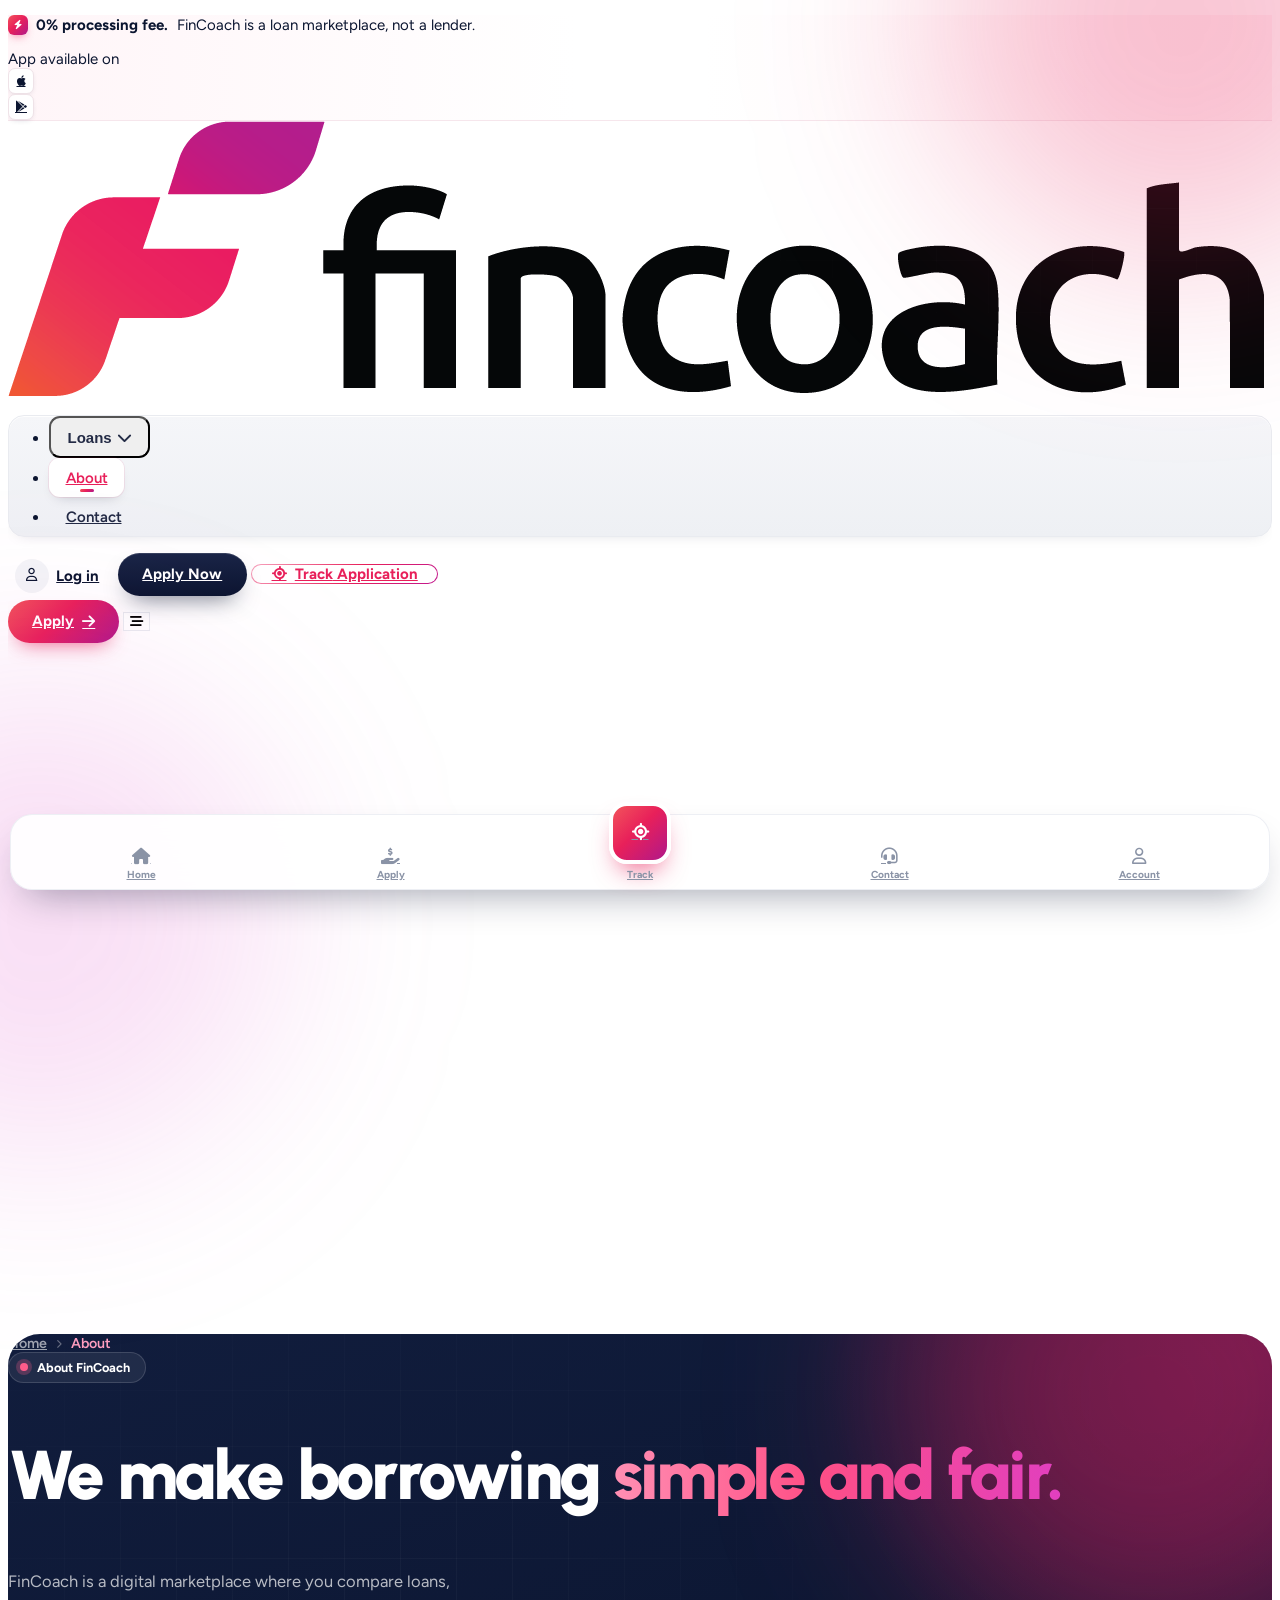
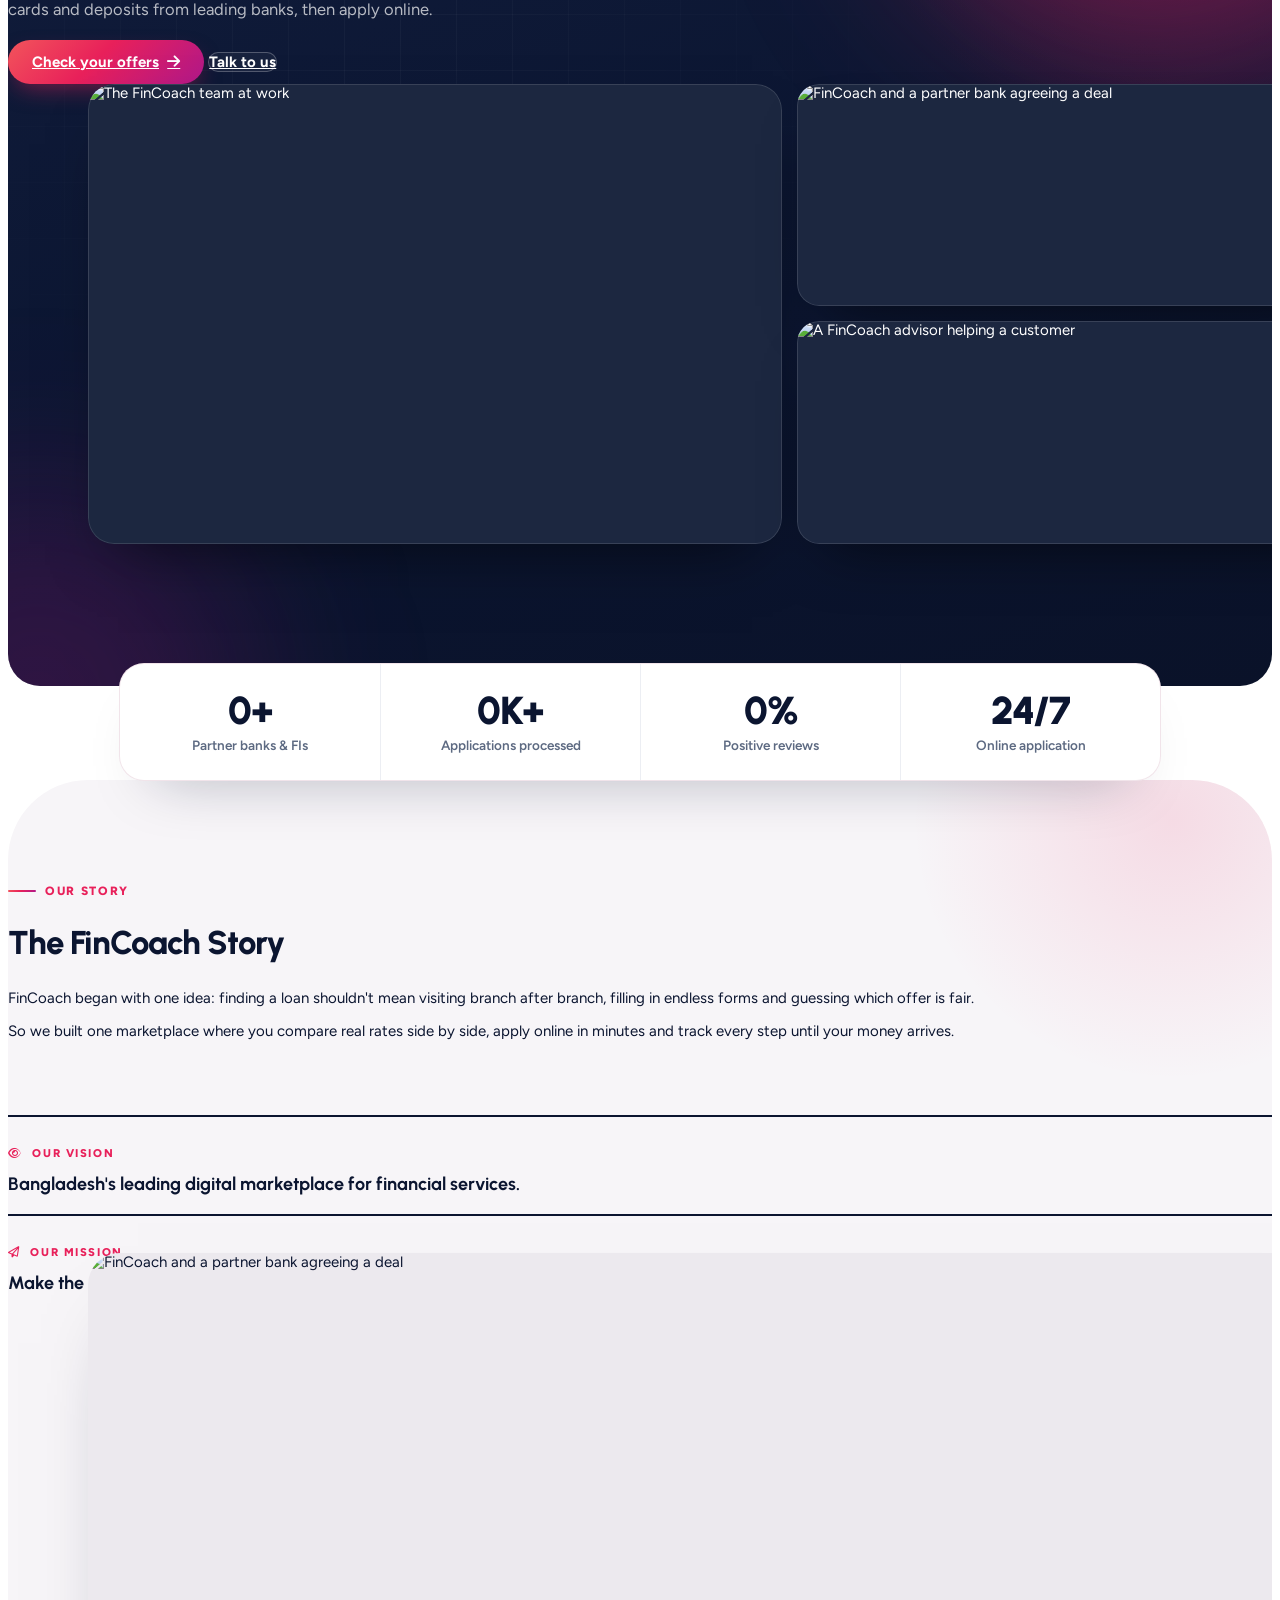
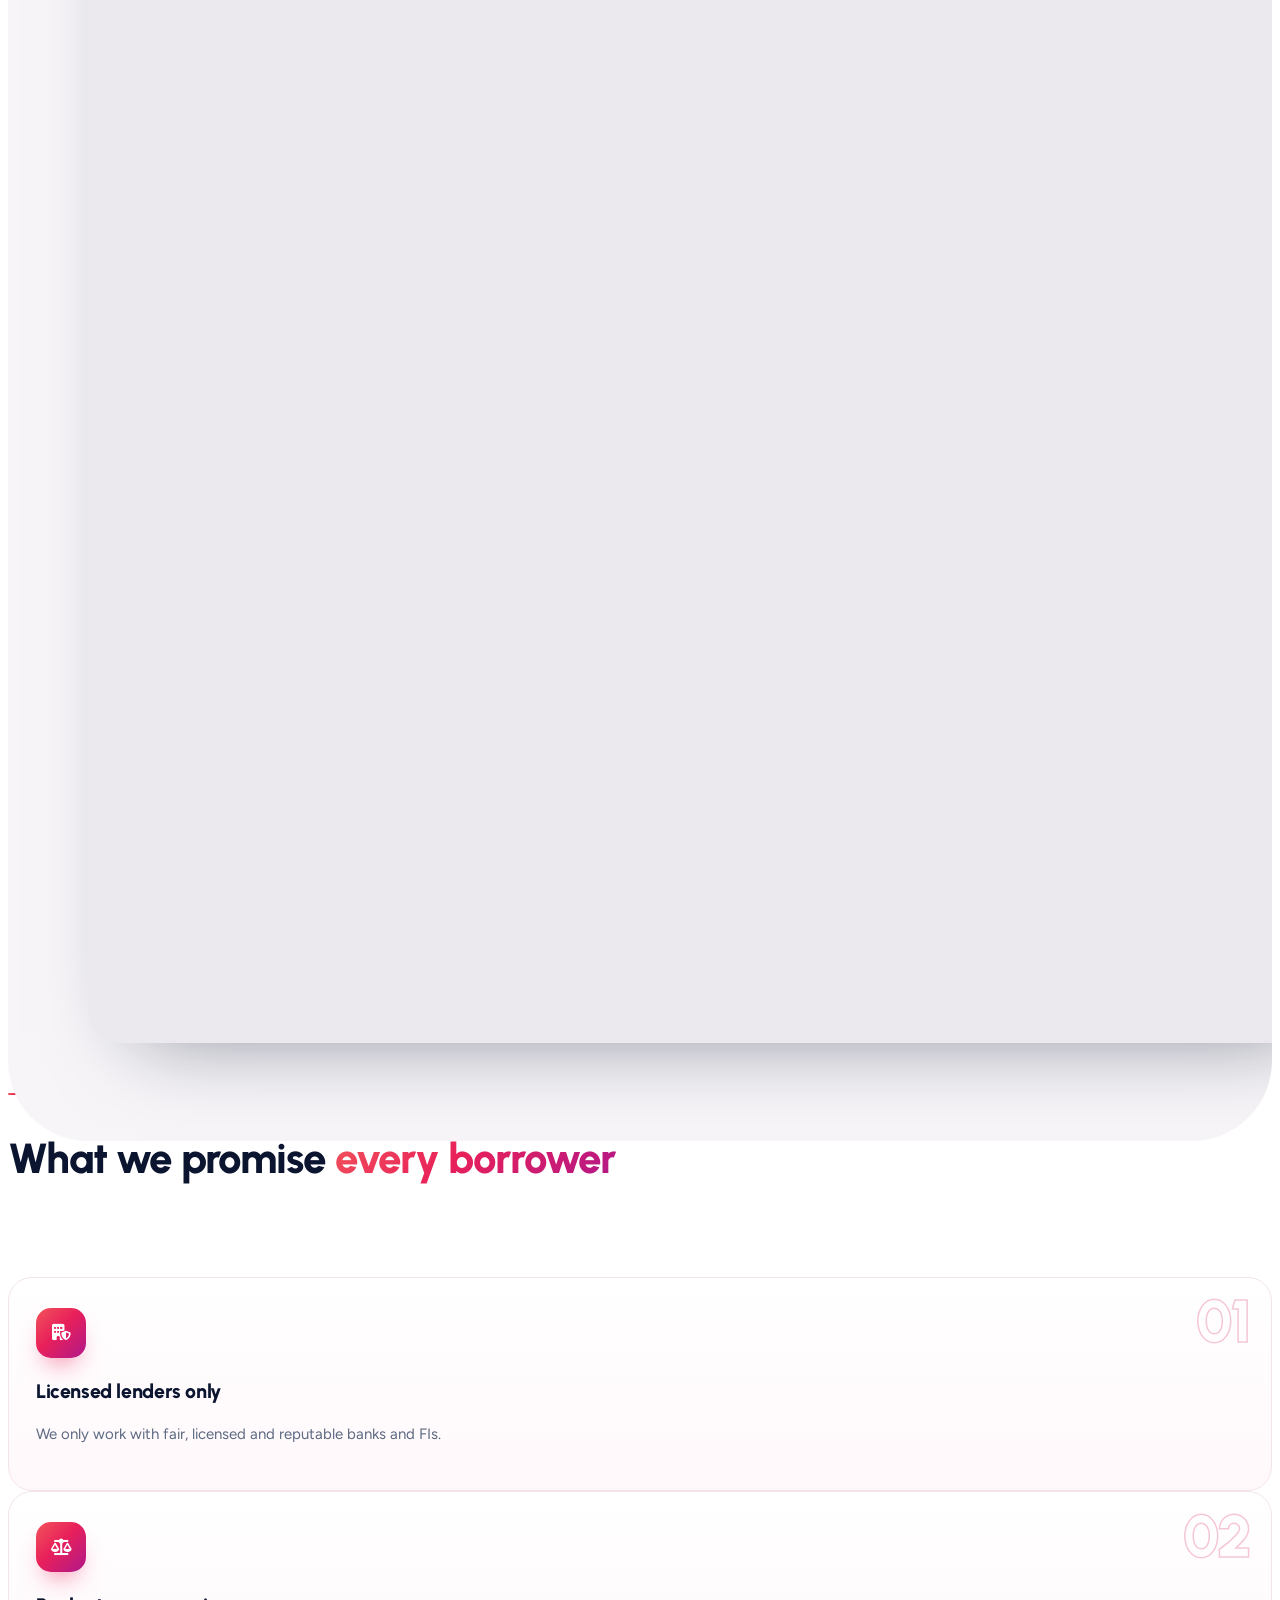
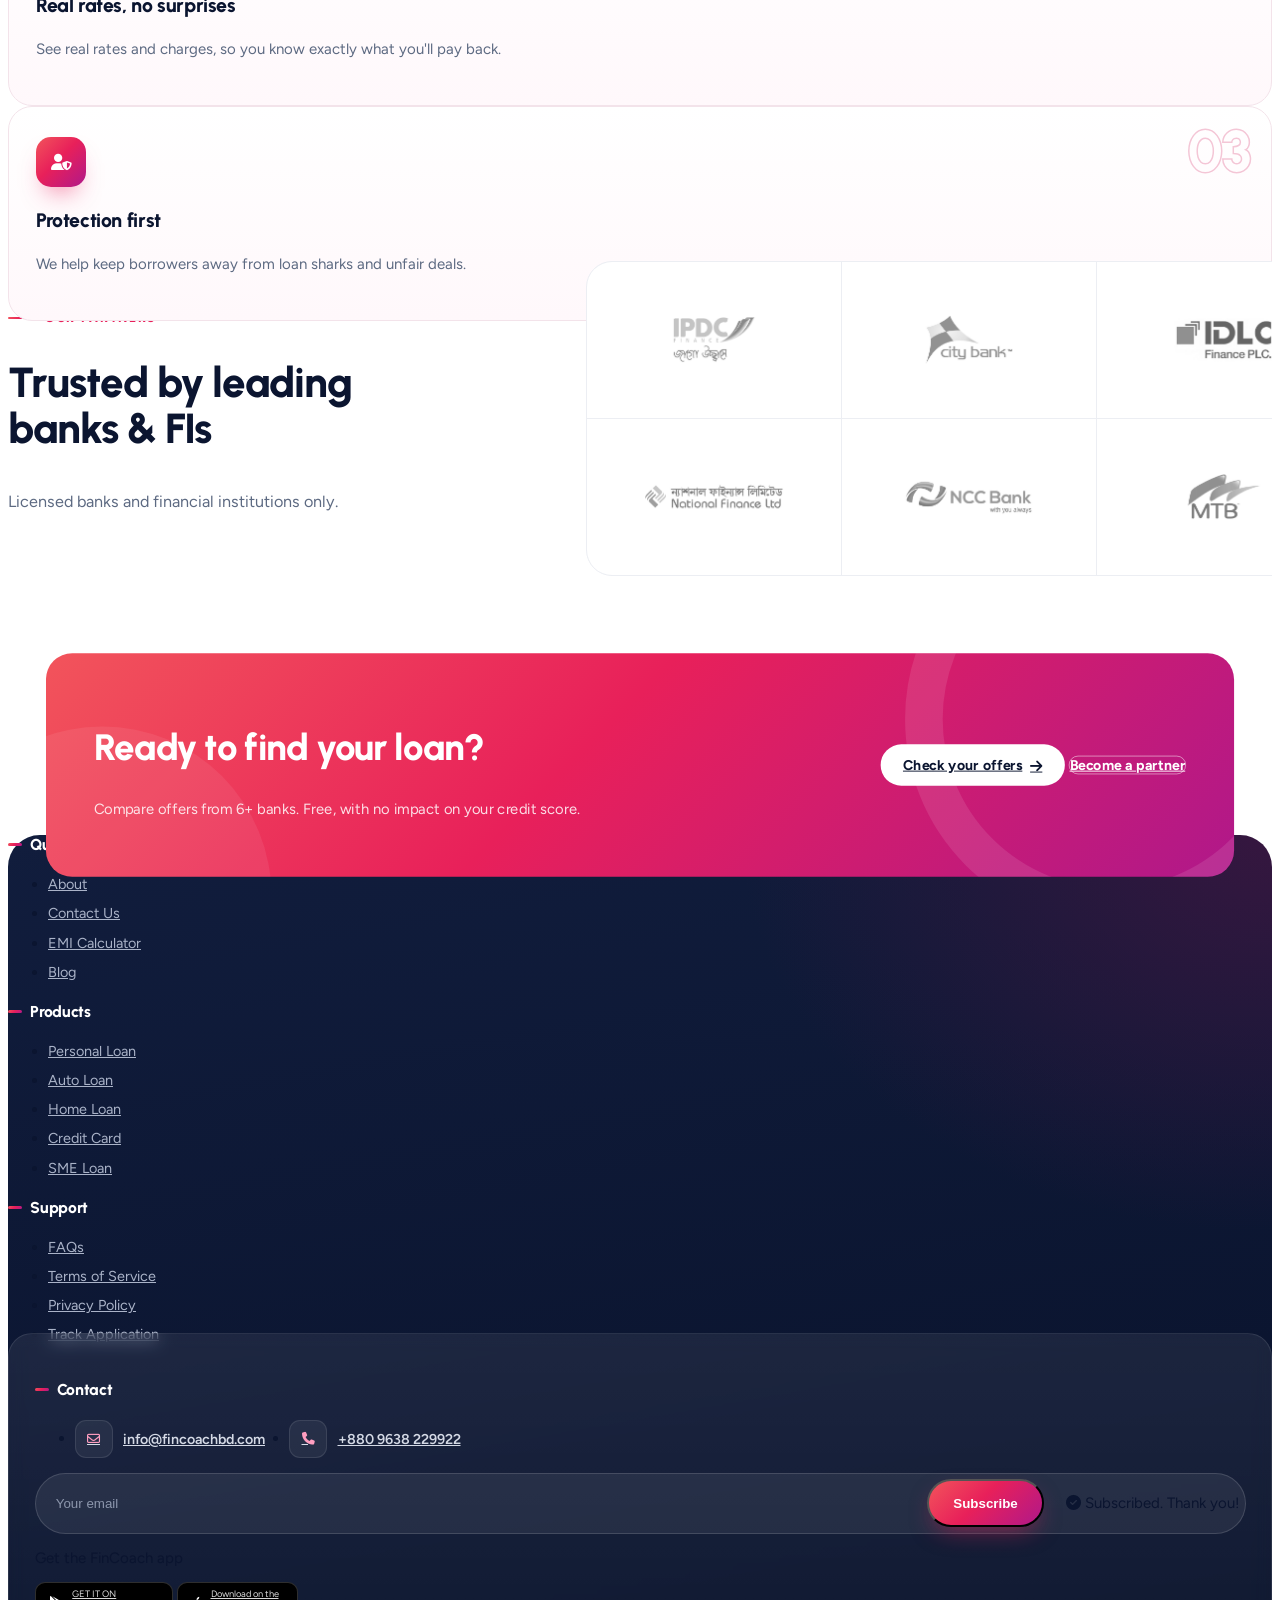
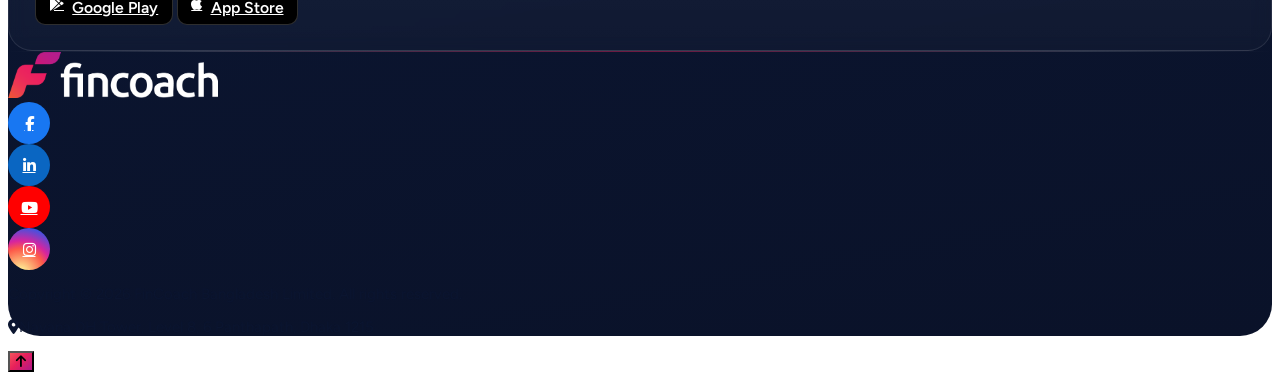
==== commit 37829055: "Smaller Wallex-style type scale; About story in a curved card - Base font size 15px so text, heading" ====
--- a/about.html
+++ b/about.html
@@ -210,20 +210,26 @@
 <!-- =========================================================
      ABOUT — Story: big statement + text
      ========================================================= -->
-<section class="pt-16 md:pt-24">
-  <div class="max-w-site mx-auto px-4 md:px-6 grid lg:grid-cols-12 gap-8 lg:gap-16">
-    <div class="lg:col-span-5">
-      <span class="reveal ab5-kicker"><span></span>Our story</span>
-      <h2 class="reveal ab8-statement mt-5">Finding a loan shouldn't mean visiting <span class="text-grad">branch after branch.</span></h2>
-    </div>
-    <div class="lg:col-span-7 lg:pt-12">
-      <div class="reveal space-y-4 text-[1.08rem] leading-relaxed text-muted">
-        <p>FinCoach began with one idea: borrowers deserve to see every fair option in one place, without endless forms or guesswork.</p>
-        <p>So we built a marketplace where you compare real rates side by side, apply online in minutes and track every step until your money arrives.</p>
-      </div>
-      <div class="grid sm:grid-cols-2 gap-5 mt-10">
-        <div class="ab8-vm" data-aos="fade-up"><p class="ab8-vm-k"><i class="fa-regular fa-eye"></i> Our vision</p><p class="ab8-vm-t">Bangladesh's leading digital marketplace for financial services.</p></div>
-        <div class="ab8-vm" data-aos="fade-up" data-aos-delay="150"><p class="ab8-vm-k"><i class="fa-regular fa-paper-plane"></i> Our mission</p><p class="ab8-vm-t">Make the right financial product easy for everyone to find.</p></div>
+<section class="px-2.5 pt-16 md:pt-24">
+  <div class="ab9-story" data-aos="fade-up" data-aos-duration="1000">
+    <span class="ab9-story-glow"></span>
+    <div class="relative max-w-site mx-auto px-4 md:px-6 grid lg:grid-cols-12 gap-10 lg:gap-16 items-center">
+      <div class="lg:col-span-7">
+        <span class="reveal ab5-kicker"><span></span>Our story</span>
+        <h2 class="reveal ab8-statement mt-5">The FinCoach Story</h2>
+        <div class="reveal space-y-4 mt-6 leading-relaxed text-muted">
+          <p>FinCoach began with one idea: finding a loan shouldn't mean visiting branch after branch, filling in endless forms and guessing which offer is fair.</p>
+          <p>So we built one marketplace where you compare real rates side by side, apply online in minutes and track every step until your money arrives.</p>
+        </div>
+        <div class="grid sm:grid-cols-2 gap-5 mt-9">
+          <div class="ab8-vm" data-aos="fade-up"><p class="ab8-vm-k"><i class="fa-regular fa-eye"></i> Our vision</p><p class="ab8-vm-t">Bangladesh's leading digital marketplace for financial services.</p></div>
+          <div class="ab8-vm" data-aos="fade-up" data-aos-delay="150"><p class="ab8-vm-k"><i class="fa-regular fa-paper-plane"></i> Our mission</p><p class="ab8-vm-t">Make the right financial product easy for everyone to find.</p></div>
+        </div>
+      </div>
+      <div class="lg:col-span-5">
+        <div class="ab9-story-img" data-aos="fade-left" data-aos-delay="150">
+          <img src="https://images.unsplash.com/photo-1600880292089-90a7e086ee0c?w=1000&q=78&auto=format&fit=crop" alt="FinCoach and a partner bank agreeing a deal" loading="lazy" />
+        </div>
       </div>
     </div>
   </div>
--- a/assets/css/style.css
+++ b/assets/css/style.css
@@ -16,7 +16,7 @@
   --grad: linear-gradient(135deg, #f2545b 0%, #e8205a 45%, #b0188a 100%);
 }
 
-html { scroll-behavior: smooth; }
+html { scroll-behavior: smooth; font-size: 15px; }
 body {
   font-family: 'Figtree', system-ui, sans-serif;
   color: var(--ink);
@@ -3616,3 +3616,54 @@
 /* stats bar sits over the bottom edge of the dark panel */
 .ab9-stats { margin-top: -5rem; }
 @media (min-width: 768px) { .ab9-stats { margin-top: -5.5rem; } }
+
+/* ==========================================================
+   Loan page v3 — dark premium hero, boxed panels, richer cards
+   ========================================================== */
+.lp3-hero { padding-bottom: 3.5rem; }
+@media (min-width: 768px) { .lp3-hero { padding-bottom: 5rem; } }
+.lp3-pill { padding-left: .4rem; }
+.lp3-pill-ic { width: 26px; height: 26px; border-radius: 99px; display: grid; place-items: center; font-size: .7rem; color: #fff; background: var(--grad); }
+.lp3-h1 { font-size: clamp(2.4rem, 4.8vw, 4.1rem); }
+.lp3-stats { display: grid; grid-template-columns: repeat(3, minmax(0, 1fr)); max-width: 560px; border-radius: 20px; overflow: hidden;
+  background: rgba(255,255,255,.06); border: 1px solid rgba(255,255,255,.12); }
+.lp3-stats > div { padding: 1rem 1.1rem; }
+.lp3-stats > div + div { border-left: 1px solid rgba(255,255,255,.1); }
+.lp3-stats small { display: block; font-size: .7rem; font-weight: 700; letter-spacing: .1em; text-transform: uppercase; color: rgba(255,255,255,.55); }
+.lp3-stats b { display: block; margin-top: .3rem; font-family: "Urbanist", sans-serif; font-weight: 900; font-size: clamp(1.05rem, 2vw, 1.45rem); color: #fff; white-space: nowrap; }
+@media (max-width: 479px) { .lp3-stats > div { padding: .85rem .7rem; } .lp3-stats b { white-space: normal; font-size: 1rem; line-height: 1.2; } .lp3-stats small { font-size: .6rem; } }
+
+.lp3-visual { position: relative; padding-bottom: 4rem; }
+@media (min-width: 1024px) { .lp3-visual { padding: 0 0 0 2.5rem; } }
+.lp3-photo { position: relative; aspect-ratio: 4 / 4.4; border-radius: 28px; overflow: hidden; background: #1c2740; box-shadow: 0 40px 80px -40px rgba(0,0,0,.7); }
+.lp3-photo::after { content: ""; position: absolute; inset: 0; border-radius: inherit; box-shadow: inset 0 0 0 1px rgba(255,255,255,.14); pointer-events: none; }
+.lp3-photo img { width: 100%; height: 100%; object-fit: cover; display: block; }
+@media (max-width: 1023px) { .lp3-photo { aspect-ratio: 16 / 11; } }
+.lp3-calc { left: auto; right: 1rem; bottom: 0; width: 280px; box-shadow: 0 40px 70px -30px rgba(0,0,0,.6); }
+@media (min-width: 1024px) { .lp3-calc { right: auto; left: 0; bottom: 2rem; } }
+@media (max-width: 639px) { .lp3-calc { left: 0; right: 0; margin: 0 auto; width: calc(100% - 24px); bottom: 0; } }
+
+/* eligibility panel boxed */
+.lp3-box.el2 { border-radius: 28px; }
+
+/* explore other loans */
+.lp2-other { padding: 1.4rem 1.3rem 1.3rem; border-radius: 22px; background: linear-gradient(180deg, #fff 0%, #fff8fb 100%); border-color: #f3e3ea; }
+.lp2-other-ic { width: 50px; height: 50px; border-radius: 15px; color: #fff; background: var(--grad); box-shadow: 0 12px 24px -12px rgba(232,32,90,.7); }
+.lp2-other b { margin-top: 1.1rem; font-size: 1.08rem; }
+.lp2-other small { margin-top: .3rem; display: inline-block; padding: .2rem .6rem; border-radius: 99px; font-size: .75rem; font-weight: 700; color: var(--brand); background: var(--tint); }
+.lp2-other-go { top: auto; bottom: 1.3rem; right: 1.2rem; width: 32px; height: 32px; border-radius: 99px; display: grid; place-items: center; color: var(--ink); background: #fff; border: 1px solid var(--line); }
+.lp2-other:hover .lp2-other-go { color: #fff; background: var(--ink); border-color: var(--ink); }
+.lp3-calc { color: var(--ink); }
+@media (max-width: 1023px) {
+  .lp3-visual { padding-bottom: 0; max-width: 560px; margin: 0 auto; }
+  .lp3-calc { position: relative; left: auto; right: auto; bottom: auto; width: calc(100% - 28px); margin: -3rem auto 0; }
+}
+
+/* About — story inside a curved card (Wallex style) */
+.ab9-story { position: relative; overflow: hidden; isolation: isolate; padding: 4rem 0; border-radius: 40px; background: #f7f5f8; }
+@media (min-width: 768px) { .ab9-story { padding: 6.5rem 0; border-radius: 80px; } }
+.ab9-story-glow { position: absolute; z-index: -1; width: 520px; height: 520px; right: -160px; top: -220px; border-radius: 50%; background: radial-gradient(closest-side, rgba(232,32,90,.12), transparent); }
+.ab9-story-img { aspect-ratio: 4 / 4.4; border-radius: 32px; overflow: hidden; background: #ece9ee; box-shadow: 0 40px 80px -50px rgba(11,21,48,.5); }
+.ab9-story-img img { width: 100%; height: 100%; object-fit: cover; }
+@media (max-width: 1023px) { .ab9-story-img { aspect-ratio: 16 / 10; } }
+.ab9-story .ab8-statement { font-size: clamp(1.7rem, 2.6vw, 2.2rem); }
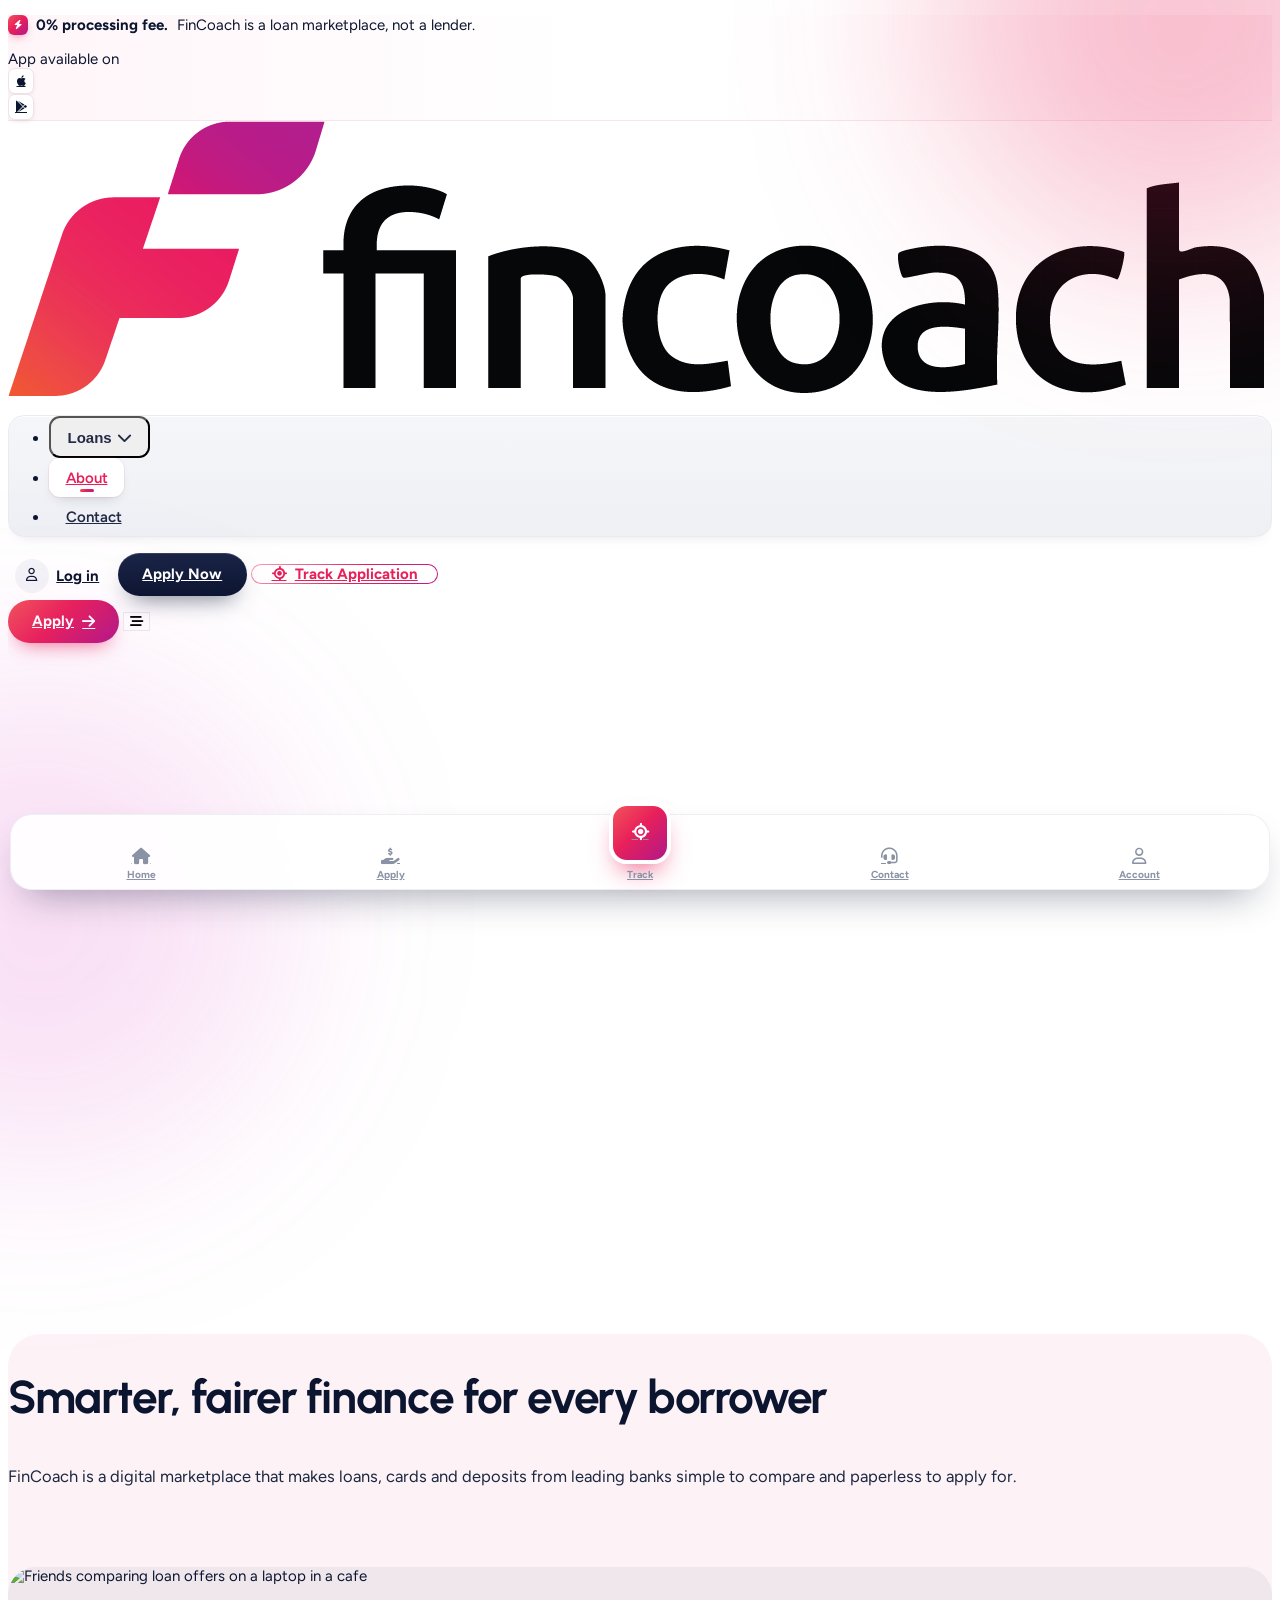
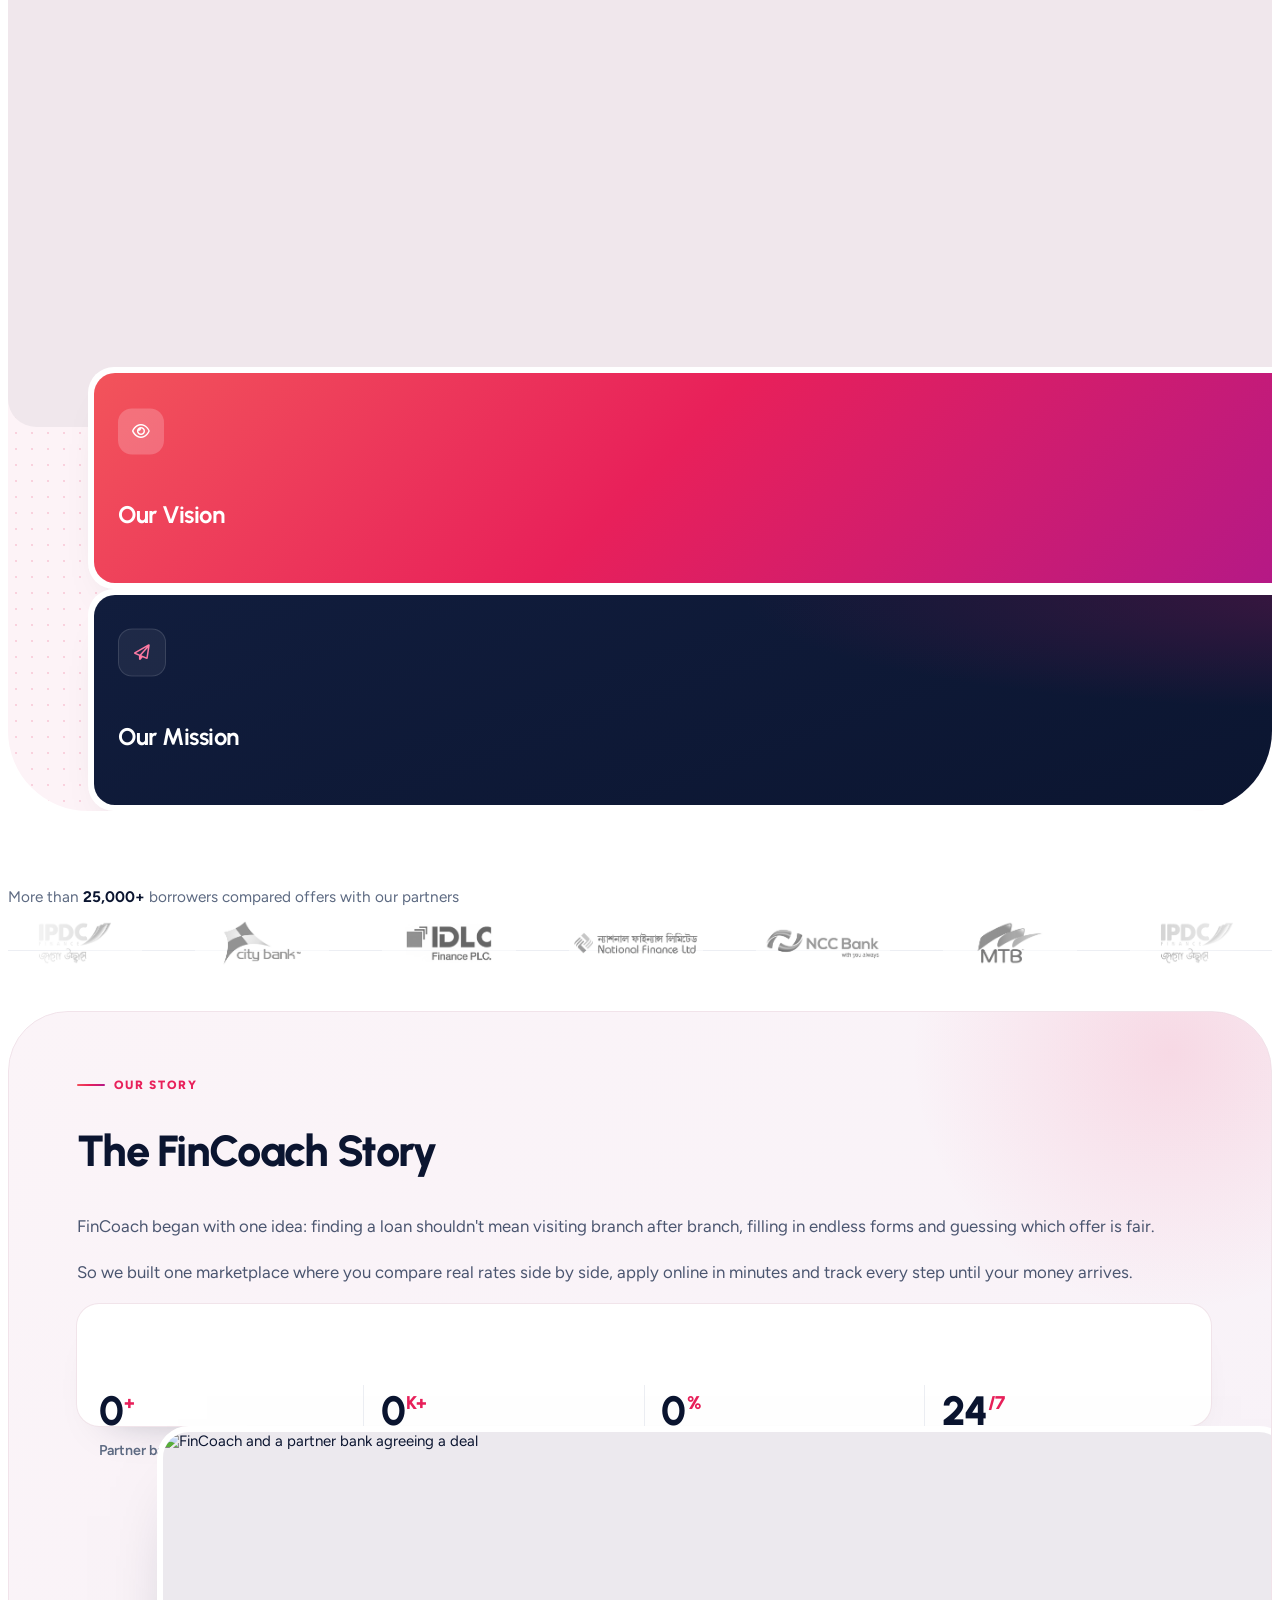
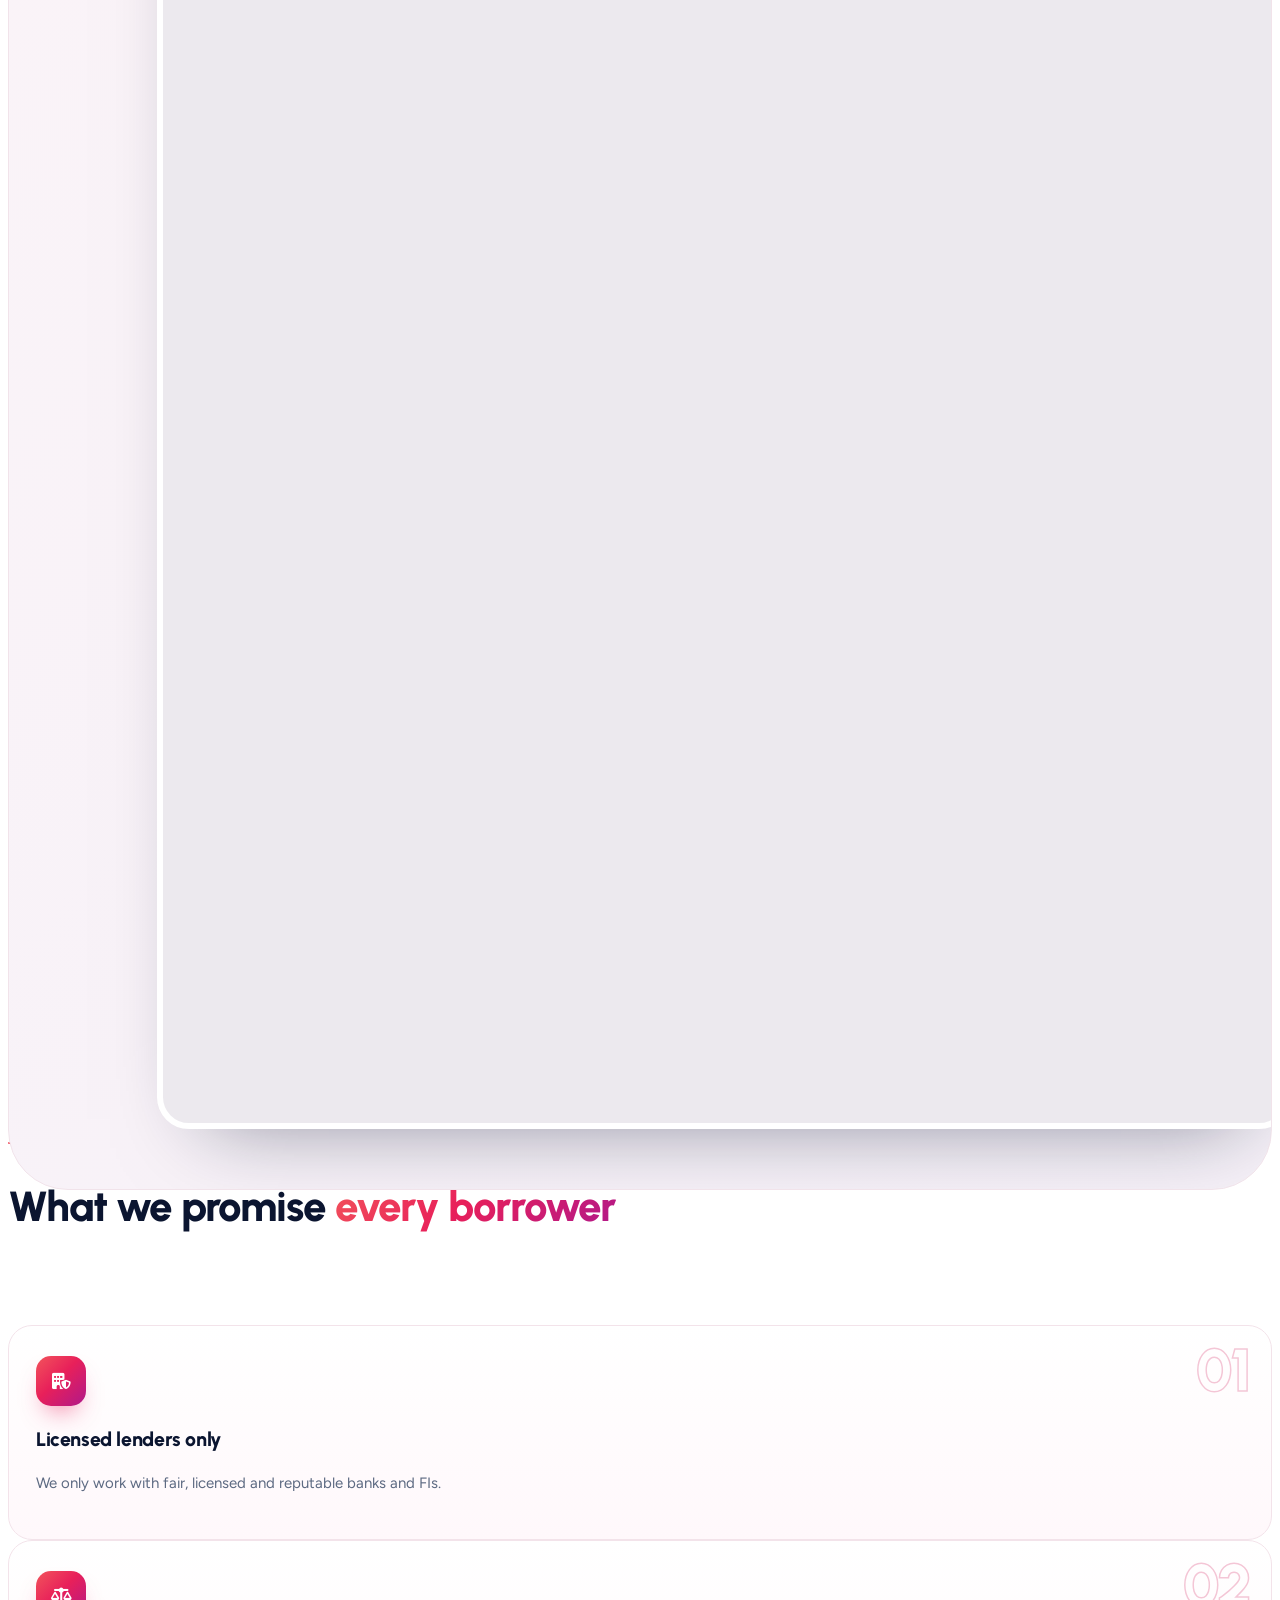
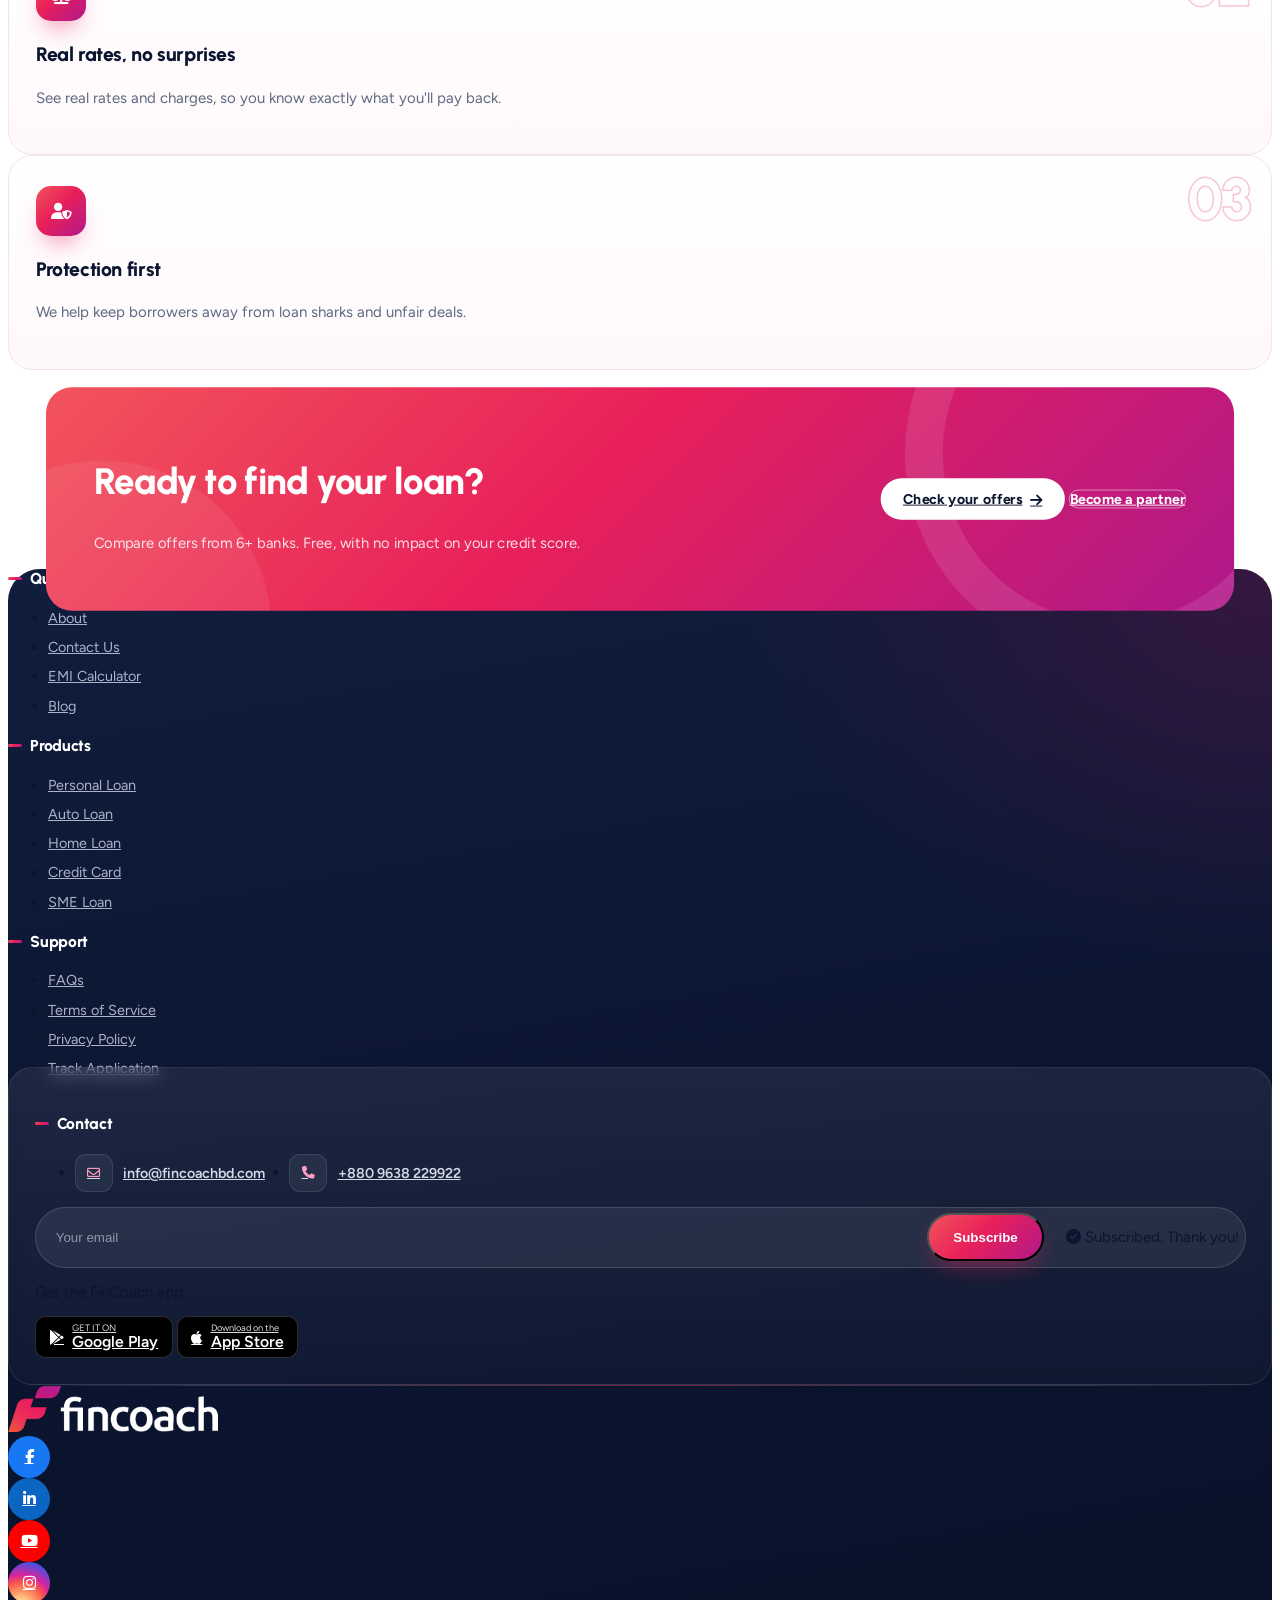
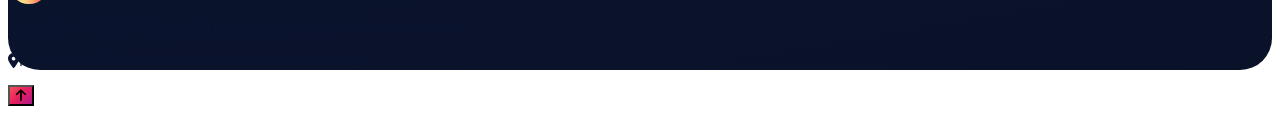
==== commit f20ca965: "About: Wallex-style hero, slide-up cards, client strip, bigger story - Hero with cafe photo and Visi" ====
--- a/about.html
+++ b/about.html
@@ -170,50 +170,75 @@
 <main>
 
 <!-- =========================================================
-     ABOUT — Editorial hero: centred title, panoramic photo, stats bar
+     ABOUT — Hero (Wallex style): title + intro, photo, vision & mission cards
      ========================================================= -->
 <section class="px-2.5 pt-2.5">
-  <div class="ab9-hero">
-    <span class="ab9-glow ab9-glow-1"></span><span class="ab9-glow ab9-glow-2"></span><span class="ab9-grid"></span>
-    <div class="relative max-w-site mx-auto px-4 md:px-6 pt-10 md:pt-14">
-      <nav class="reveal crumb ab9-crumb" aria-label="Breadcrumb"><a href="index.html">Home</a><i class="fa-solid fa-chevron-right"></i><span>About</span></nav>
-      <div class="grid lg:grid-cols-12 gap-12 lg:gap-14 items-center mt-8 md:mt-10">
-        <div class="lg:col-span-6">
-          <span class="reveal ab9-pill"><span class="ab9-pill-dot"></span> About FinCoach</span>
-          <h1 class="reveal ab9-h1 mt-6">We make borrowing <span class="ab9-grad">simple and fair.</span></h1>
-          <p class="reveal ab9-lead mt-6">FinCoach is a digital marketplace where you compare loans, cards and deposits from leading banks, then apply online.</p>
-          <div class="reveal flex flex-col sm:flex-row gap-3 mt-9">
-            <a href="apply.html" class="btn btn-primary !px-8 !py-4">Check your offers <i class="fa-solid fa-arrow-right"></i></a>
-            <a href="contact.html" class="btn ab9-ghost !px-7 !py-4">Talk to us</a>
-          </div>
-        </div>
-        <div class="lg:col-span-6">
-          <div class="ab9-mosaic" data-aos="fade-left" data-aos-delay="150">
-            <div class="ab9-m ab9-m-1"><img src="https://images.unsplash.com/photo-1522071820081-009f0129c71c?w=1000&q=78&auto=format&fit=crop" alt="The FinCoach team at work" /></div>
-            <div class="ab9-m ab9-m-2"><img src="https://images.unsplash.com/photo-1600880292089-90a7e086ee0c?w=700&q=75&auto=format&fit=crop" alt="FinCoach and a partner bank agreeing a deal" /></div>
-            <div class="ab9-m ab9-m-3"><img src="https://images.unsplash.com/photo-1551836022-d5d88e9218df?w=700&q=75&auto=format&fit=crop" alt="A FinCoach advisor helping a customer" /></div>
-          </div>
-        </div>
-      </div>
-    </div>
-  </div>
+  <div class="ab10-hero">
+    <span class="ab10-dots"></span>
+    <div class="relative max-w-site mx-auto px-4 md:px-6 pt-14 md:pt-24 pb-16 md:pb-28">
+      <div class="grid lg:grid-cols-12 gap-6 lg:gap-12 items-center">
+        <h1 class="reveal ab10-h1 lg:col-span-7">Smarter, fairer finance for every borrower</h1>
+        <p class="reveal ab10-lead lg:col-span-5">FinCoach is a digital marketplace that makes loans, cards and deposits from leading banks simple to compare and paperless to apply for.</p>
+      </div>
+
+      <div class="grid lg:grid-cols-12 gap-5 lg:gap-6 mt-10 md:mt-14">
+        <div class="lg:col-span-8 ab10-photo" data-aos="fade-up">
+          <img src="https://images.unsplash.com/photo-1543269865-cbf427effbad?w=1600&q=78&auto=format&fit=crop" alt="Friends comparing loan offers on a laptop in a cafe" />
+        </div>
+        <div class="lg:col-span-4 grid gap-5 lg:gap-6">
+          <div class="ab10-card ab10-card-vision" data-aos="fade-left" data-aos-delay="100">
+            <div class="ab10-card-in">
+              <div class="ab10-move">
+                <span class="ab10-card-ic"><i class="fa-regular fa-eye"></i></span>
+                <h2>Our Vision</h2>
+                <p>Bangladesh's leading digital marketplace for financial services.</p>
+              </div>
+            </div>
+          </div>
+          <div class="ab10-card ab10-card-mission" data-aos="fade-left" data-aos-delay="220">
+            <div class="ab10-card-in">
+              <div class="ab10-move">
+                <span class="ab10-card-ic"><i class="fa-regular fa-paper-plane"></i></span>
+                <h2>Our Mission</h2>
+                <p>Make the right financial product easy for everyone to find.</p>
+              </div>
+            </div>
+          </div>
+        </div>
+      </div>
+    </div>
+  </div>
+</section>
+
+<!-- =========================================================
+     ABOUT — Clients / partners strip
+     ========================================================= -->
+<section class="pt-14 md:pt-20">
   <div class="max-w-site mx-auto px-4 md:px-6">
-    <div class="ab8-stats ab9-stats" data-aos="fade-up" data-aos-delay="200">
-      <div><b><span data-count="6">0</span>+</b><span>Partner banks &amp; FIs</span></div>
-      <div><b><span data-count="25">0</span>K+</b><span>Applications processed</span></div>
-      <div><b><span data-count="98">0</span>%</b><span>Positive reviews</span></div>
-      <div><b>24/7</b><span>Online application</span></div>
+    <div class="ab10-clients">
+      <p class="text-center" data-aos="fade-up">More than <b>25,000+</b> borrowers compared offers with our partners</p>
+      <div class="marquee mt-7 overflow-hidden" id="partners" data-aos="fade-up" data-aos-delay="150">
+        <div class="marquee-track logo-track" id="marqueeTrack">
+          <img src="assets/img/partners/p1.png" alt="IPDC Finance" />
+          <img src="assets/img/partners/p2.jpg" alt="City Bank" />
+          <img src="assets/img/partners/p3.jpg" alt="IDLC Finance" />
+          <img src="assets/img/partners/p4.jpg" alt="National Finance" />
+          <img src="assets/img/partners/p5.jpg" alt="NCC Bank" />
+          <img src="assets/img/partners/p6.jpg" alt="Mutual Trust Bank" />
+        </div>
+      </div>
     </div>
   </div>
 </section>
 
 <!-- =========================================================
-     ABOUT — Story: big statement + text
-     ========================================================= -->
-<section class="px-2.5 pt-16 md:pt-24">
-  <div class="ab9-story" data-aos="fade-up" data-aos-duration="1000">
+     ABOUT — Story in a curved card, with stats
+     ========================================================= -->
+<section class="pt-14 md:pt-20">
+  <div class="max-w-site mx-auto px-4 md:px-6">
+  <div class="ab9-story ab11-story" data-aos="fade-up" data-aos-duration="1000">
     <span class="ab9-story-glow"></span>
-    <div class="relative max-w-site mx-auto px-4 md:px-6 grid lg:grid-cols-12 gap-10 lg:gap-16 items-center">
+    <div class="relative grid lg:grid-cols-12 gap-10 lg:gap-14 items-center">
       <div class="lg:col-span-7">
         <span class="reveal ab5-kicker"><span></span>Our story</span>
         <h2 class="reveal ab8-statement mt-5">The FinCoach Story</h2>
@@ -221,9 +246,11 @@
           <p>FinCoach began with one idea: finding a loan shouldn't mean visiting branch after branch, filling in endless forms and guessing which offer is fair.</p>
           <p>So we built one marketplace where you compare real rates side by side, apply online in minutes and track every step until your money arrives.</p>
         </div>
-        <div class="grid sm:grid-cols-2 gap-5 mt-9">
-          <div class="ab8-vm" data-aos="fade-up"><p class="ab8-vm-k"><i class="fa-regular fa-eye"></i> Our vision</p><p class="ab8-vm-t">Bangladesh's leading digital marketplace for financial services.</p></div>
-          <div class="ab8-vm" data-aos="fade-up" data-aos-delay="150"><p class="ab8-vm-k"><i class="fa-regular fa-paper-plane"></i> Our mission</p><p class="ab8-vm-t">Make the right financial product easy for everyone to find.</p></div>
+        <div class="ab10-stats ab11-stats mt-10">
+          <div data-aos="fade-up"><b><span data-count="6">0</span><sup>+</sup></b><span>Partner banks &amp; FIs</span></div>
+          <div data-aos="fade-up" data-aos-delay="100"><b><span data-count="25">0</span><sup>K+</sup></b><span>Applications processed</span></div>
+          <div data-aos="fade-up" data-aos-delay="200"><b><span data-count="98">0</span><sup>%</sup></b><span>Positive reviews</span></div>
+          <div data-aos="fade-up" data-aos-delay="300"><b>24<sup>/7</sup></b><span>Online application</span></div>
         </div>
       </div>
       <div class="lg:col-span-5">
@@ -232,6 +259,7 @@
         </div>
       </div>
     </div>
+  </div>
   </div>
 </section>
 
@@ -250,29 +278,6 @@
       <div class="ab8-val" data-aos="fade-up"><span class="ab8-val-n">01</span><span class="ab8-val-ic"><i class="fa-solid fa-building-shield"></i></span><h3>Licensed lenders only</h3><p>We only work with fair, licensed and reputable banks and FIs.</p></div>
       <div class="ab8-val" data-aos="fade-up" data-aos-delay="120"><span class="ab8-val-n">02</span><span class="ab8-val-ic"><i class="fa-solid fa-scale-balanced"></i></span><h3>Real rates, no surprises</h3><p>See real rates and charges, so you know exactly what you'll pay back.</p></div>
       <div class="ab8-val" data-aos="fade-up" data-aos-delay="240"><span class="ab8-val-n">03</span><span class="ab8-val-ic"><i class="fa-solid fa-user-shield"></i></span><h3>Protection first</h3><p>We help keep borrowers away from loan sharks and unfair deals.</p></div>
-    </div>
-  </div>
-</section>
-
-<!-- =========================================================
-     ABOUT — Partners grid
-     ========================================================= -->
-<section class="pt-16 md:pt-24">
-  <div class="max-w-site mx-auto px-4 md:px-6">
-    <div class="ab8-partners">
-      <div class="ab8-partners-head">
-        <span class="reveal ab5-kicker"><span></span>Our partners</span>
-        <h2 class="reveal ab5-h2 mt-4">Trusted by leading banks &amp; FIs</h2>
-        <p class="reveal ab5-lead mt-3">Licensed banks and financial institutions only.</p>
-      </div>
-      <div class="ab5-logos ab8-logos" data-aos="fade-left" data-aos-delay="150">
-        <div><img src="assets/img/partners/p1.png" alt="IPDC Finance" /></div>
-        <div><img src="assets/img/partners/p2.jpg" alt="City Bank" /></div>
-        <div><img src="assets/img/partners/p3.jpg" alt="IDLC Finance" /></div>
-        <div><img src="assets/img/partners/p4.jpg" alt="National Finance" /></div>
-        <div><img src="assets/img/partners/p5.jpg" alt="NCC Bank" /></div>
-        <div><img src="assets/img/partners/p6.jpg" alt="Mutual Trust Bank" /></div>
-      </div>
     </div>
   </div>
 </section>
--- a/assets/css/style.css
+++ b/assets/css/style.css
@@ -3667,3 +3667,70 @@
 .ab9-story-img img { width: 100%; height: 100%; object-fit: cover; }
 @media (max-width: 1023px) { .ab9-story-img { aspect-ratio: 16 / 10; } }
 .ab9-story .ab8-statement { font-size: clamp(1.7rem, 2.6vw, 2.2rem); }
+
+/* ==========================================================
+   About v10 — Wallex-style hero + clients strip + story stats
+   ========================================================== */
+.ab10-hero { position: relative; overflow: hidden; isolation: isolate; border-radius: 32px 32px 80px 80px; background: #fdf3f7; }
+@media (max-width: 767px) { .ab10-hero { border-radius: 28px 28px 44px 44px; } }
+.ab10-dots { position: absolute; inset: auto 0 0 0; height: 70%; z-index: -1; pointer-events: none;
+  background-image: radial-gradient(rgba(232,32,90,.16) 1px, transparent 1.2px); background-size: 16px 16px;
+  -webkit-mask-image: linear-gradient(180deg, transparent, #000 40%); mask-image: linear-gradient(180deg, transparent, #000 40%); }
+.ab10-h1 { font-family: "Urbanist", sans-serif; font-weight: 700; font-size: clamp(2.2rem, 3.6vw, 3.3rem); line-height: 1.12; letter-spacing: -.03em; color: var(--ink); }
+.ab10-lead { font-size: 1.1rem; line-height: 1.75; color: var(--ink-2); opacity: .85; }
+
+.ab10-photo { min-height: 300px; border-radius: 28px; overflow: hidden; background: #f0e7ec; }
+@media (min-width: 1024px) { .ab10-photo { min-height: 460px; } }
+.ab10-photo img { width: 100%; height: 100%; object-fit: cover; display: block; }
+
+/* white frame around each card, as on Wallex */
+.ab10-card { padding: 6px; border-radius: 26px; background: #fff; box-shadow: 0 24px 50px -36px rgba(11,21,48,.35); }
+.ab10-card-in { height: 100%; min-height: 200px; display: flex; flex-direction: column; justify-content: space-between; gap: 2rem; padding: 1.6rem 1.6rem 1.5rem; border-radius: 21px; }
+.ab10-card h2 { font-family: "Urbanist", sans-serif; font-weight: 700; font-size: 1.6rem; letter-spacing: -.02em; }
+.ab10-card p { margin-top: .5rem; font-size: .95rem; line-height: 1.6; }
+.ab10-card-ic { width: 46px; height: 46px; border-radius: 14px; display: grid; place-items: center; font-size: 1.05rem; }
+.ab10-card-vision .ab10-card-in { color: #fff; background: var(--grad); }
+.ab10-card-vision .ab10-card-ic { background: rgba(255,255,255,.2); color: #fff; }
+.ab10-card-vision p { color: rgba(255,255,255,.88); }
+.ab10-card-mission .ab10-card-in { color: #fff; background: radial-gradient(80% 90% at 100% 0%, #3a1640, transparent 60%), linear-gradient(160deg, #111d3d, #0b1530); }
+.ab10-card-mission .ab10-card-ic { color: #ff7aa3; background: rgba(255,255,255,.06); border: 1px solid rgba(255,255,255,.12); }
+.ab10-card-mission p { color: rgba(255,255,255,.7); }
+
+/* clients */
+.ab10-clients { padding-bottom: 3rem; border-bottom: 1px solid var(--line); }
+.ab10-clients > p { font-size: 1.02rem; color: var(--muted); }
+.ab10-clients > p b { color: var(--ink); }
+.ab10-clients .marquee { -webkit-mask-image: linear-gradient(90deg, transparent, #000 12%, #000 88%, transparent); mask-image: linear-gradient(90deg, transparent, #000 12%, #000 88%, transparent); }
+
+/* story stats */
+.ab10-stats { display: grid; grid-template-columns: repeat(2, minmax(0, 1fr)); gap: 1.6rem 1.2rem; }
+@media (min-width: 640px) { .ab10-stats { grid-template-columns: repeat(4, minmax(0, 1fr)); } }
+.ab10-stats b { display: flex; align-items: flex-start; font-family: "Urbanist", sans-serif; font-weight: 700; font-size: clamp(2rem, 3vw, 2.6rem); line-height: 1; letter-spacing: -.03em; color: var(--ink); }
+.ab10-stats sup { top: 0; margin-left: .1rem; font-size: .45em; line-height: 1.3; color: var(--brand); }
+.ab10-stats span:not([data-count]) { display: block; margin-top: .55rem; font-size: .9rem; font-weight: 600; color: var(--muted); }
+
+/* About hero cards: Wallex slide-up (icon leaves, description rises in) */
+.ab10-card-in { position: relative; overflow: hidden; display: block; height: 100%; min-height: 210px; padding: 0; }
+.ab10-move { position: absolute; left: 1.6rem; right: 1.6rem; bottom: 1.5rem; transform: translateY(var(--drop, 4.5rem)); transition: transform .6s cubic-bezier(.2,.8,.2,1); }
+.ab10-move .ab10-card-ic { margin-bottom: 3rem; transition: opacity .35s ease, transform .6s cubic-bezier(.2,.8,.2,1); }
+.ab10-move p { opacity: 0; transition: opacity .45s ease .05s; }
+.ab10-card:hover .ab10-move, .ab10-card.is-open .ab10-move { transform: translateY(0); }
+.ab10-card:hover .ab10-card-ic, .ab10-card.is-open .ab10-card-ic { opacity: 0; transform: translateY(-12px); }
+.ab10-card:hover .ab10-move p, .ab10-card.is-open .ab10-move p { opacity: 1; }
+@media (prefers-reduced-motion: reduce) { .ab10-move { transform: none; } .ab10-move p { opacity: 1; } }
+
+/* About story v11 — boxed, bigger type, stats strip */
+.ab11-story { padding: 2.5rem 1.5rem; border-radius: 36px; background: linear-gradient(135deg, #fbf4f8 0%, #f6f1f8 100%); border: 1px solid #f1e3ea; }
+@media (min-width: 768px) { .ab11-story { padding: 3.5rem 3rem; border-radius: 48px; } }
+@media (min-width: 1024px) { .ab11-story { padding: 4rem 4rem 4rem 4.5rem; border-radius: 60px; } }
+.ab11-story .ab8-statement { font-size: clamp(2rem, 3.4vw, 3rem); font-weight: 800; line-height: 1.1; }
+.ab11-story .text-muted { font-size: 1.12rem; line-height: 1.75; color: #4b5670; }
+.ab11-stats { gap: 0; padding: 1.4rem .4rem; border-radius: 22px; background: #fff; box-shadow: 0 0 0 1px #f1e4ea, 0 24px 44px -34px rgba(11,21,48,.35); }
+.ab11-stats > div { padding: .4rem 1.1rem; }
+@media (min-width: 640px) { .ab11-stats > div + div { border-left: 1px solid var(--line); } }
+@media (max-width: 639px) { .ab11-stats { row-gap: 1.2rem; } }
+.ab11-stats b { font-size: clamp(2.2rem, 3.2vw, 2.9rem); font-weight: 800; }
+.ab11-stats span:not([data-count]) { font-size: .95rem; }
+.ab11-story .ab9-story-img { aspect-ratio: 4 / 4.6; border-radius: 32px; border: 6px solid #fff; }
+@media (max-width: 1023px) { .ab11-story .ab9-story-img { aspect-ratio: 16 / 10; } }
+.ab10-move { bottom: 1.9rem; }
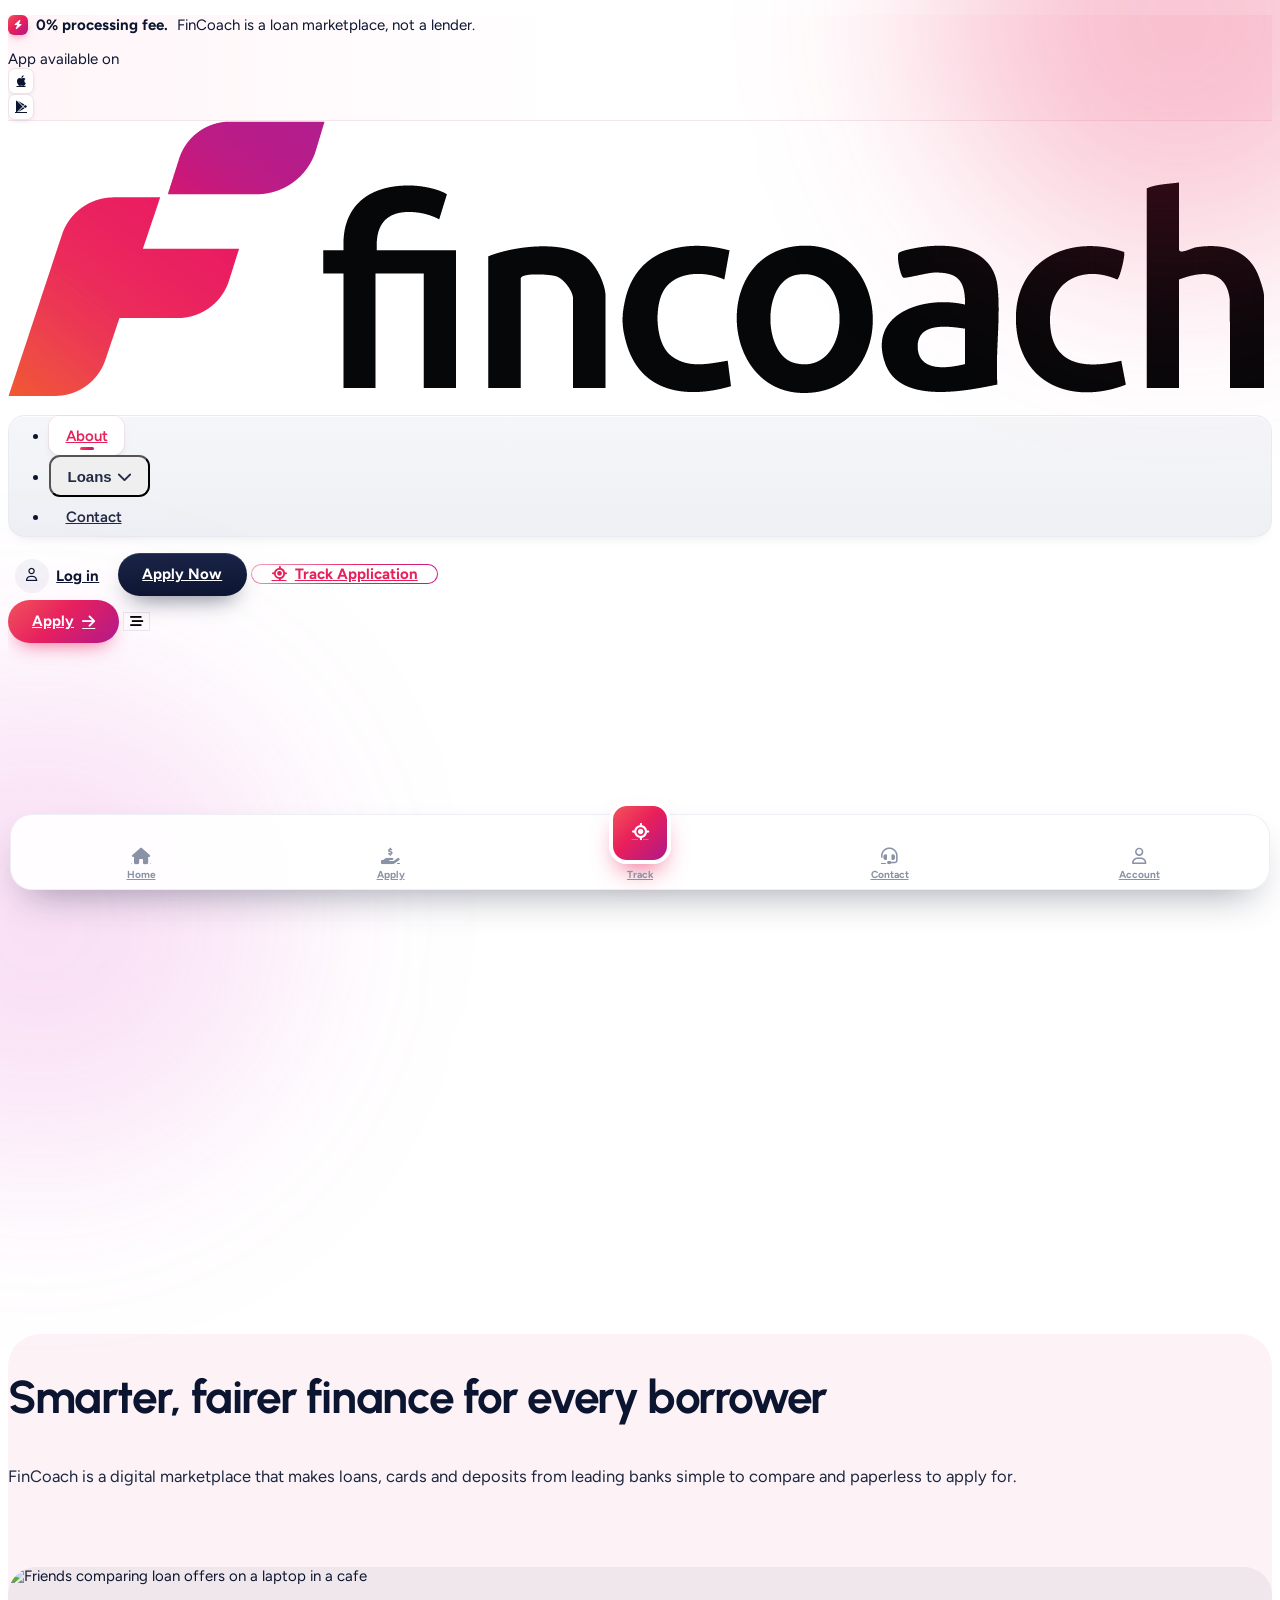
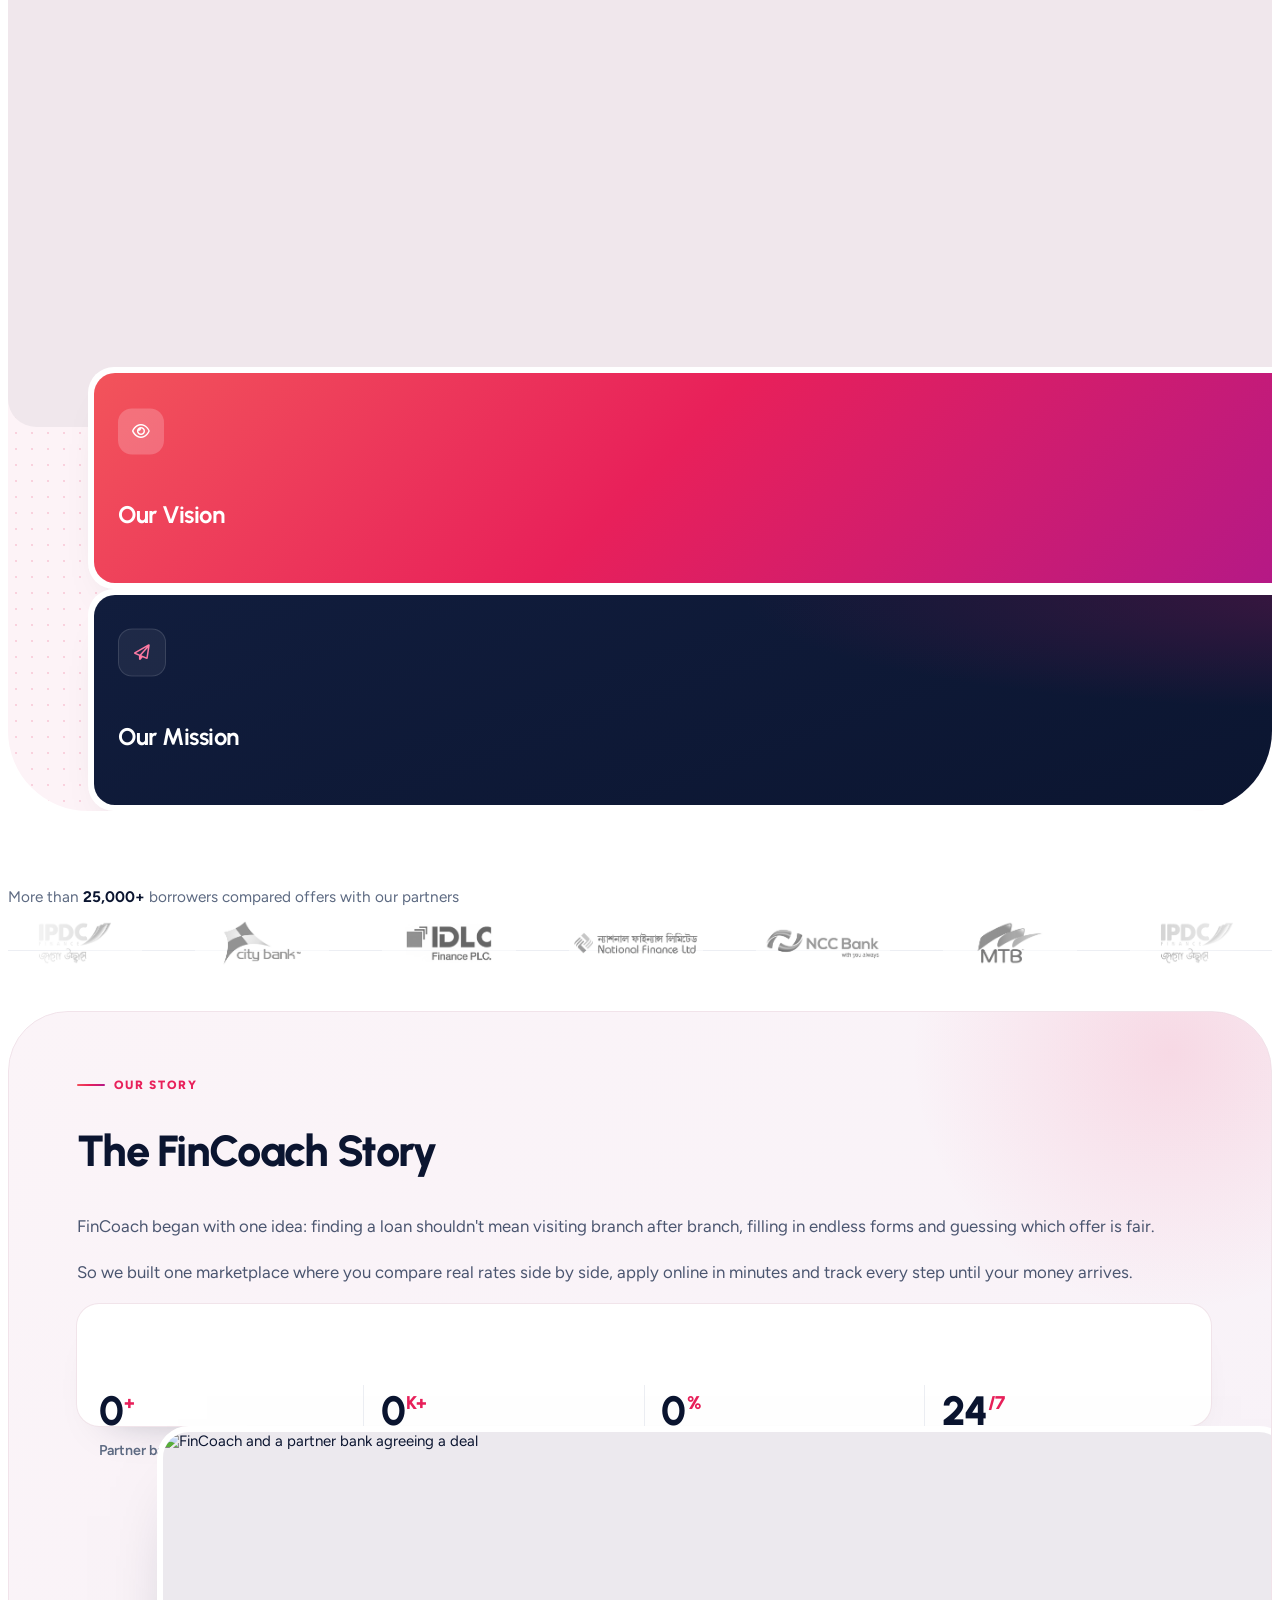
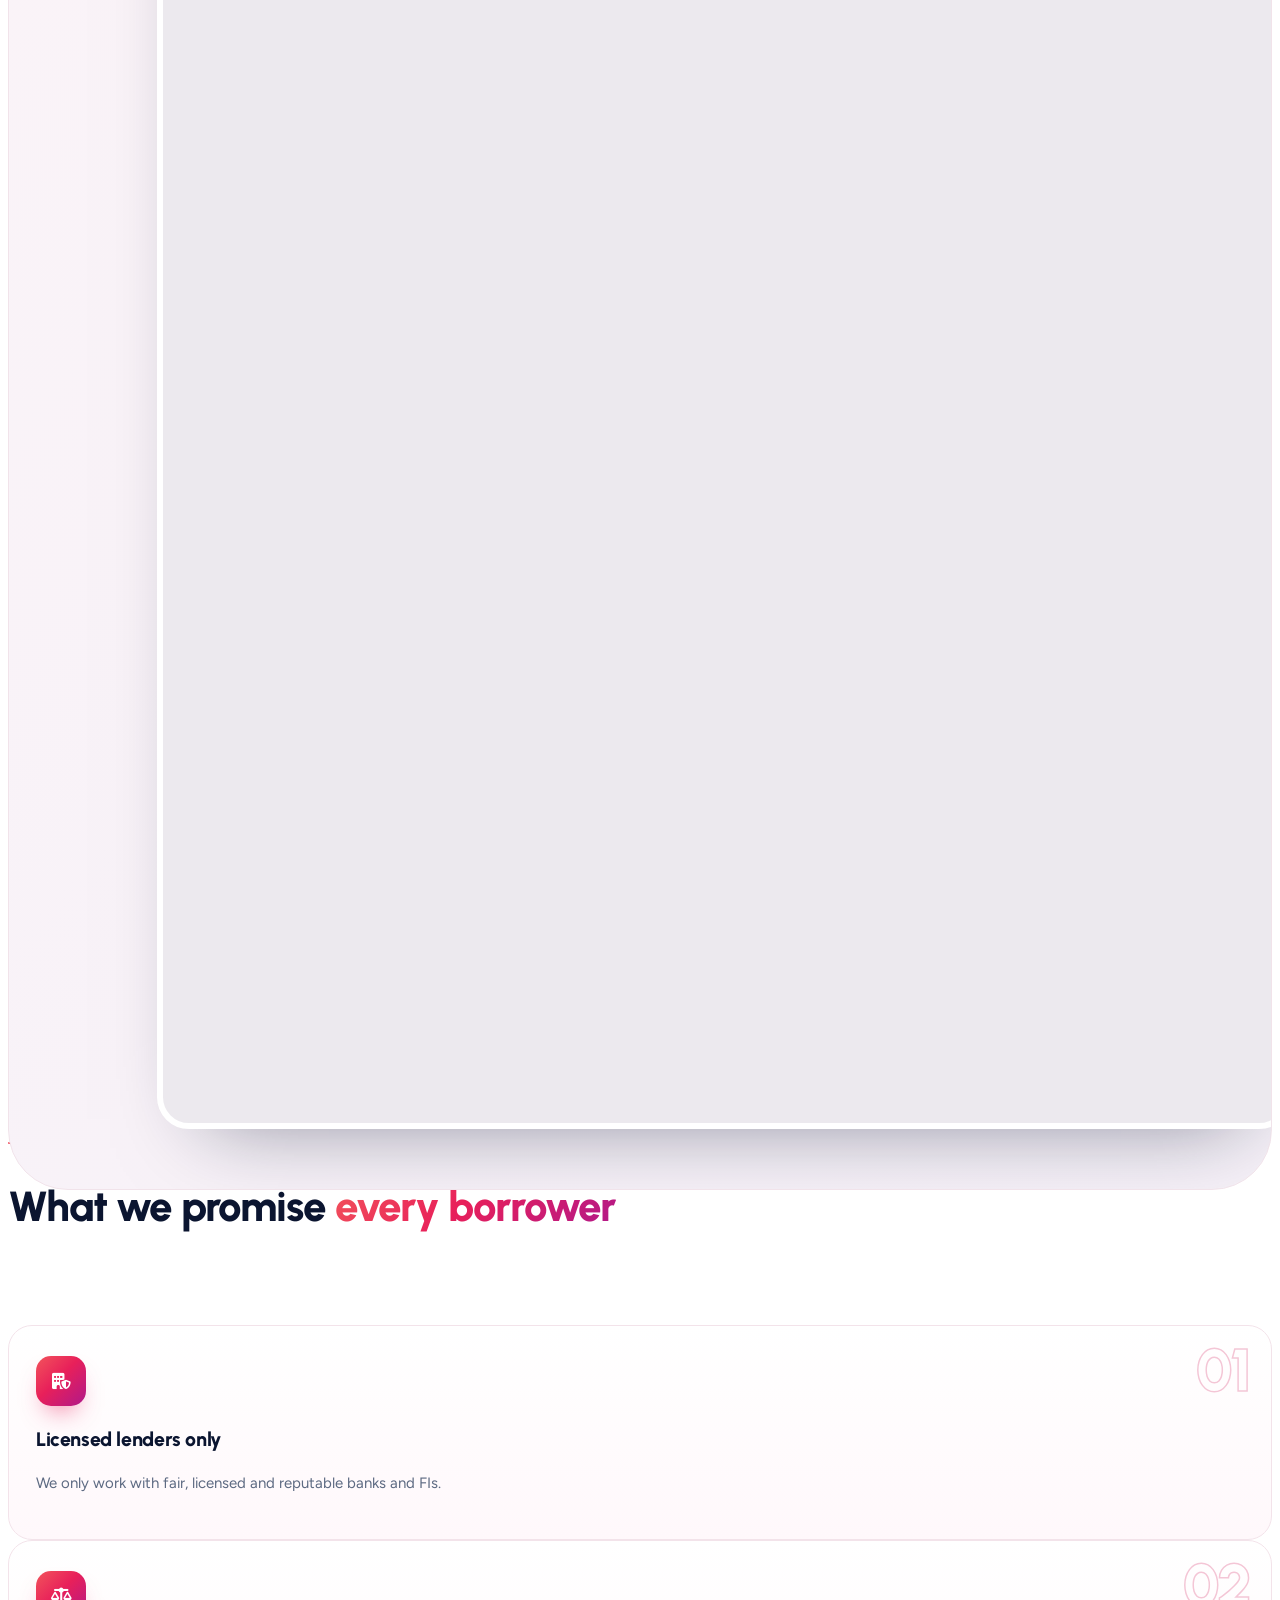
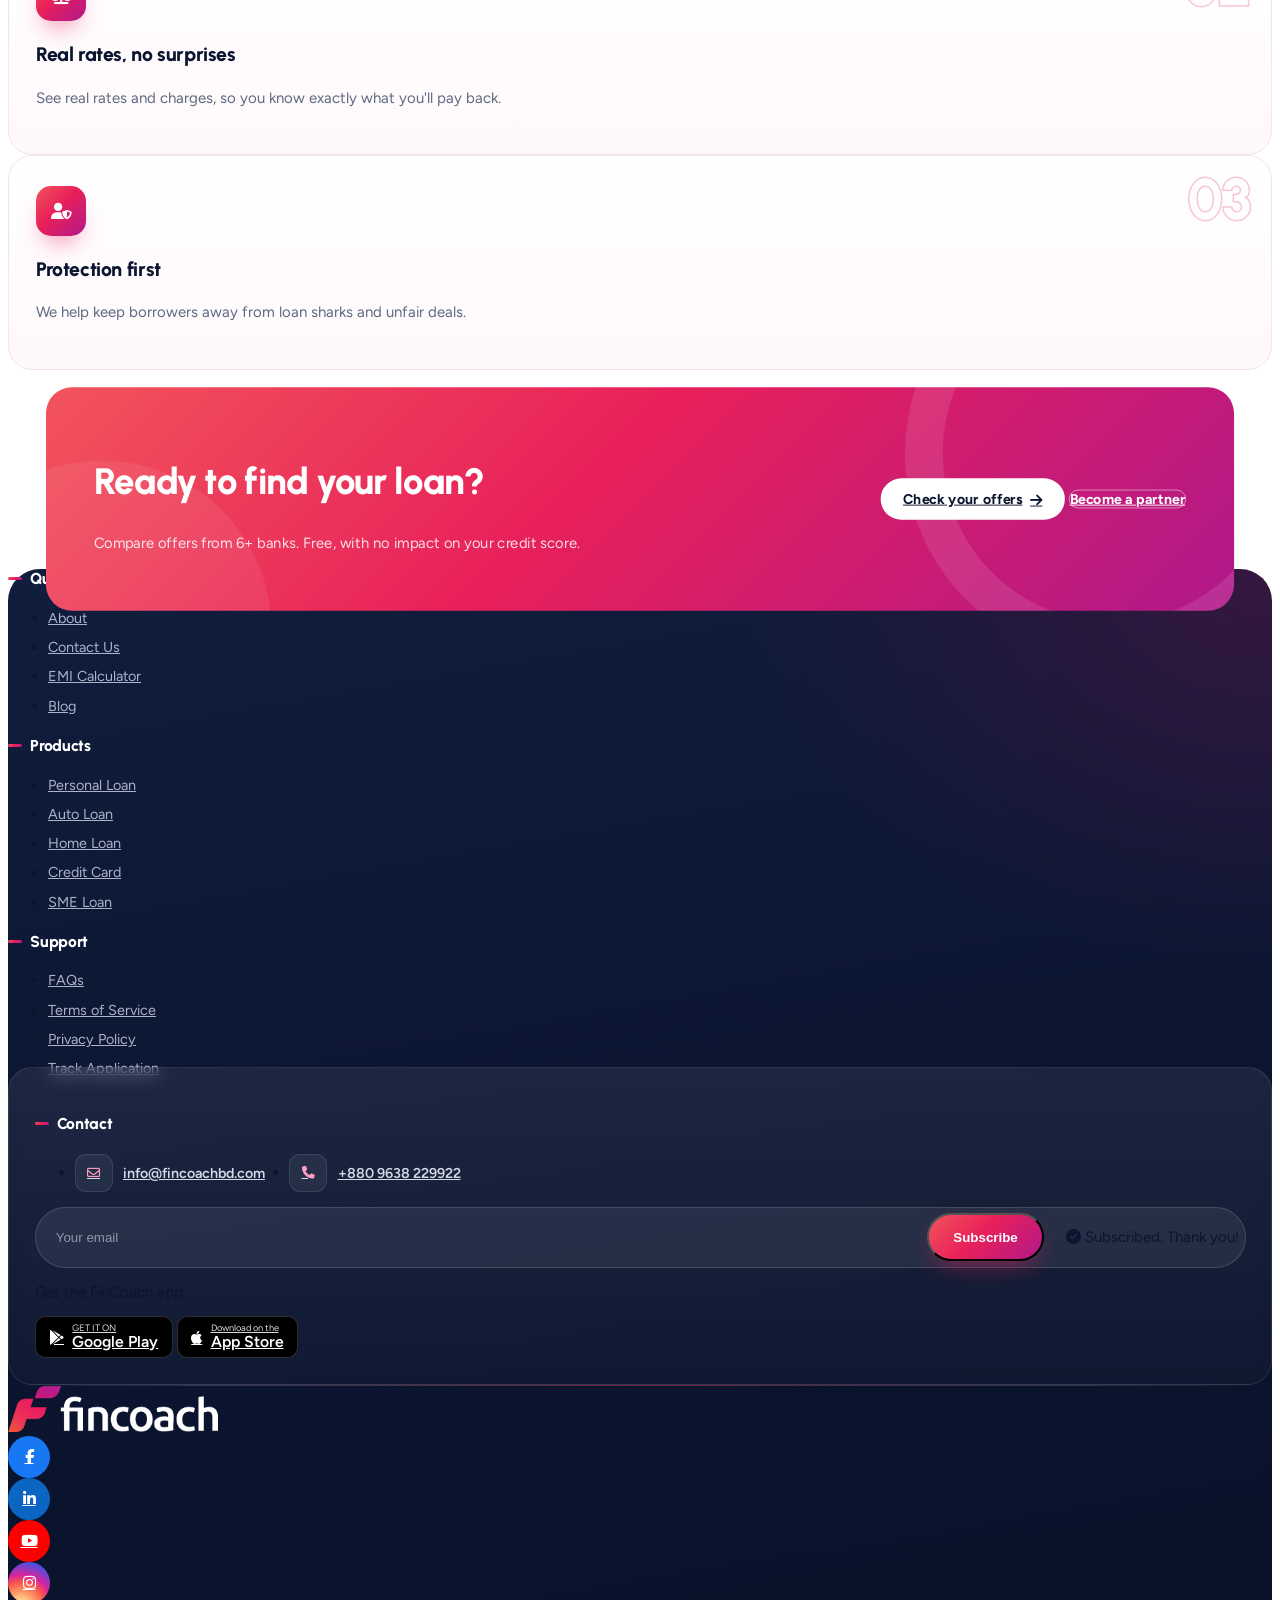
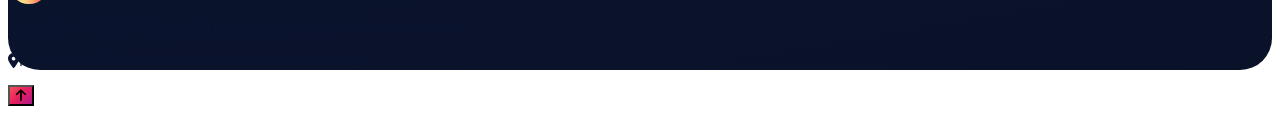
==== commit f0447001: "Header: compact Loans mega menu with real store badges; nav order About, Loans, Contact Co-Authored-" ====
--- a/about.html
+++ b/about.html
@@ -63,13 +63,13 @@
         </a>
 
         <ul class="nav-pill hidden lg:flex items-center p-1.5">
+          <li><a href="about.html" class="nav-link active" aria-current="page">About</a></li>
           <li class="has-mega" id="loansMenu">
             <button class="nav-link" aria-expanded="false" aria-controls="megaLoans" id="loansBtn">
               Loans <i class="fa-solid fa-chevron-down chev text-xs"></i>
               <span class="mega-active-bar"></span>
             </button>
           </li>
-          <li><a href="about.html" class="nav-link active" aria-current="page">About</a></li>
           <li><a href="contact.html" class="nav-link">Contact</a></li>
         </ul>
       </div>
@@ -92,8 +92,8 @@
 
     <!-- MEGA MENU — Loans | Tools + app panel (Oportun style) -->
     <div id="megaLoans" class="mega hidden lg:block" role="region" aria-label="Loans menu">
-      <div class="max-w-site mx-auto px-6 py-9 grid grid-cols-12">
-        <div class="col-span-7 grid grid-cols-2 gap-10 pr-10 border-r border-line">
+      <div class="max-w-site mx-auto px-6 py-8 flex items-stretch gap-10 xl:gap-12">
+        <div class="flex gap-12 xl:gap-16 pr-10 xl:pr-12 border-r border-line shrink-0">
           <div>
             <h4>Loans</h4>
             <a class="mm-link" href="loan.html?type=personal"><span class="mm-ic"><i class="fa-solid fa-user"></i></span>Personal Loan</a>
@@ -109,14 +109,14 @@
             <a class="mm-link" href="blog.html"><span class="mm-ic"><i class="fa-regular fa-newspaper"></i></span>Blog</a>
           </div>
         </div>
-        <div class="col-span-5 pl-10">
-          <div class="rounded-[26px] bg-brand-tint p-7 relative overflow-hidden h-full">
+        <div class="flex-1 min-w-0">
+          <div class="rounded-[24px] bg-brand-tint p-6 relative overflow-hidden h-full mega-app">
             <div class="absolute -right-10 -top-10 w-44 h-44 rounded-full bg-grad opacity-10"></div>
             <img src="assets/img/fincoach-logo.png" alt="FinCoach" class="h-8 relative" />
-            <p class="mt-5 text-lg font-semibold leading-relaxed text-ink max-w-sm relative">Apply for your loan and track every step from your phone.</p>
-            <div class="flex flex-wrap gap-2 mt-6 relative">
-              <a href="#" class="store-badge"><i class="fa-brands fa-google-play text-xl"></i><div><small>GET IT ON</small><span>Google Play</span></div></a>
-              <a href="#" class="store-badge"><i class="fa-brands fa-apple text-2xl"></i><div><small>Download on the</small><span>App Store</span></div></a>
+            <p class="mt-3 font-semibold leading-relaxed text-ink max-w-xs relative">Apply for your loan and track every step from your phone.</p>
+            <div class="mega-badges relative">
+              <a href="#" aria-label="Get it on Google Play"><img src="assets/img/badge-google-play.svg" alt="Get it on Google Play" /></a>
+              <a href="#" aria-label="Download on the App Store"><img src="assets/img/badge-app-store.svg" alt="Download on the App Store" /></a>
             </div>
           </div>
         </div>
--- a/assets/css/style.css
+++ b/assets/css/style.css
@@ -3734,3 +3734,20 @@
 .ab11-story .ab9-story-img { aspect-ratio: 4 / 4.6; border-radius: 32px; border: 6px solid #fff; }
 @media (max-width: 1023px) { .ab11-story .ab9-story-img { aspect-ratio: 16 / 10; } }
 .ab10-move { bottom: 1.9rem; }
+
+/* Mega menu: columns sized to content, tighter gaps */
+.mega .mm-link { min-width: 190px; }
+.mega-app { display: flex; flex-direction: column; justify-content: center; }
+.mega-app > img { align-self: flex-start; width: auto; }
+
+/* Mega menu card: compact, official store badges */
+.mega .mm-link { min-width: 170px; }
+.mega-app { justify-content: center; }
+.mega-app > img { height: 1.8rem; }
+.mega-badges { display: flex; flex-wrap: wrap; gap: .5rem; margin-top: 1.1rem; }
+.mega-badges img { height: 40px; width: auto; display: block; transition: transform .2s, filter .2s; }
+.mega-badges a:hover img { transform: translateY(-2px); filter: drop-shadow(0 8px 14px rgba(11,21,48,.25)); }
+/* Mega menu: compact group, centred, no stretched gaps */
+#megaLoans > div { justify-content: center; gap: 2.5rem; }
+#megaLoans > div > div:first-child { flex: 0 0 auto; gap: 3rem; padding-right: 2.5rem; }
+#megaLoans > div > div:last-child { flex: 0 0 420px; }
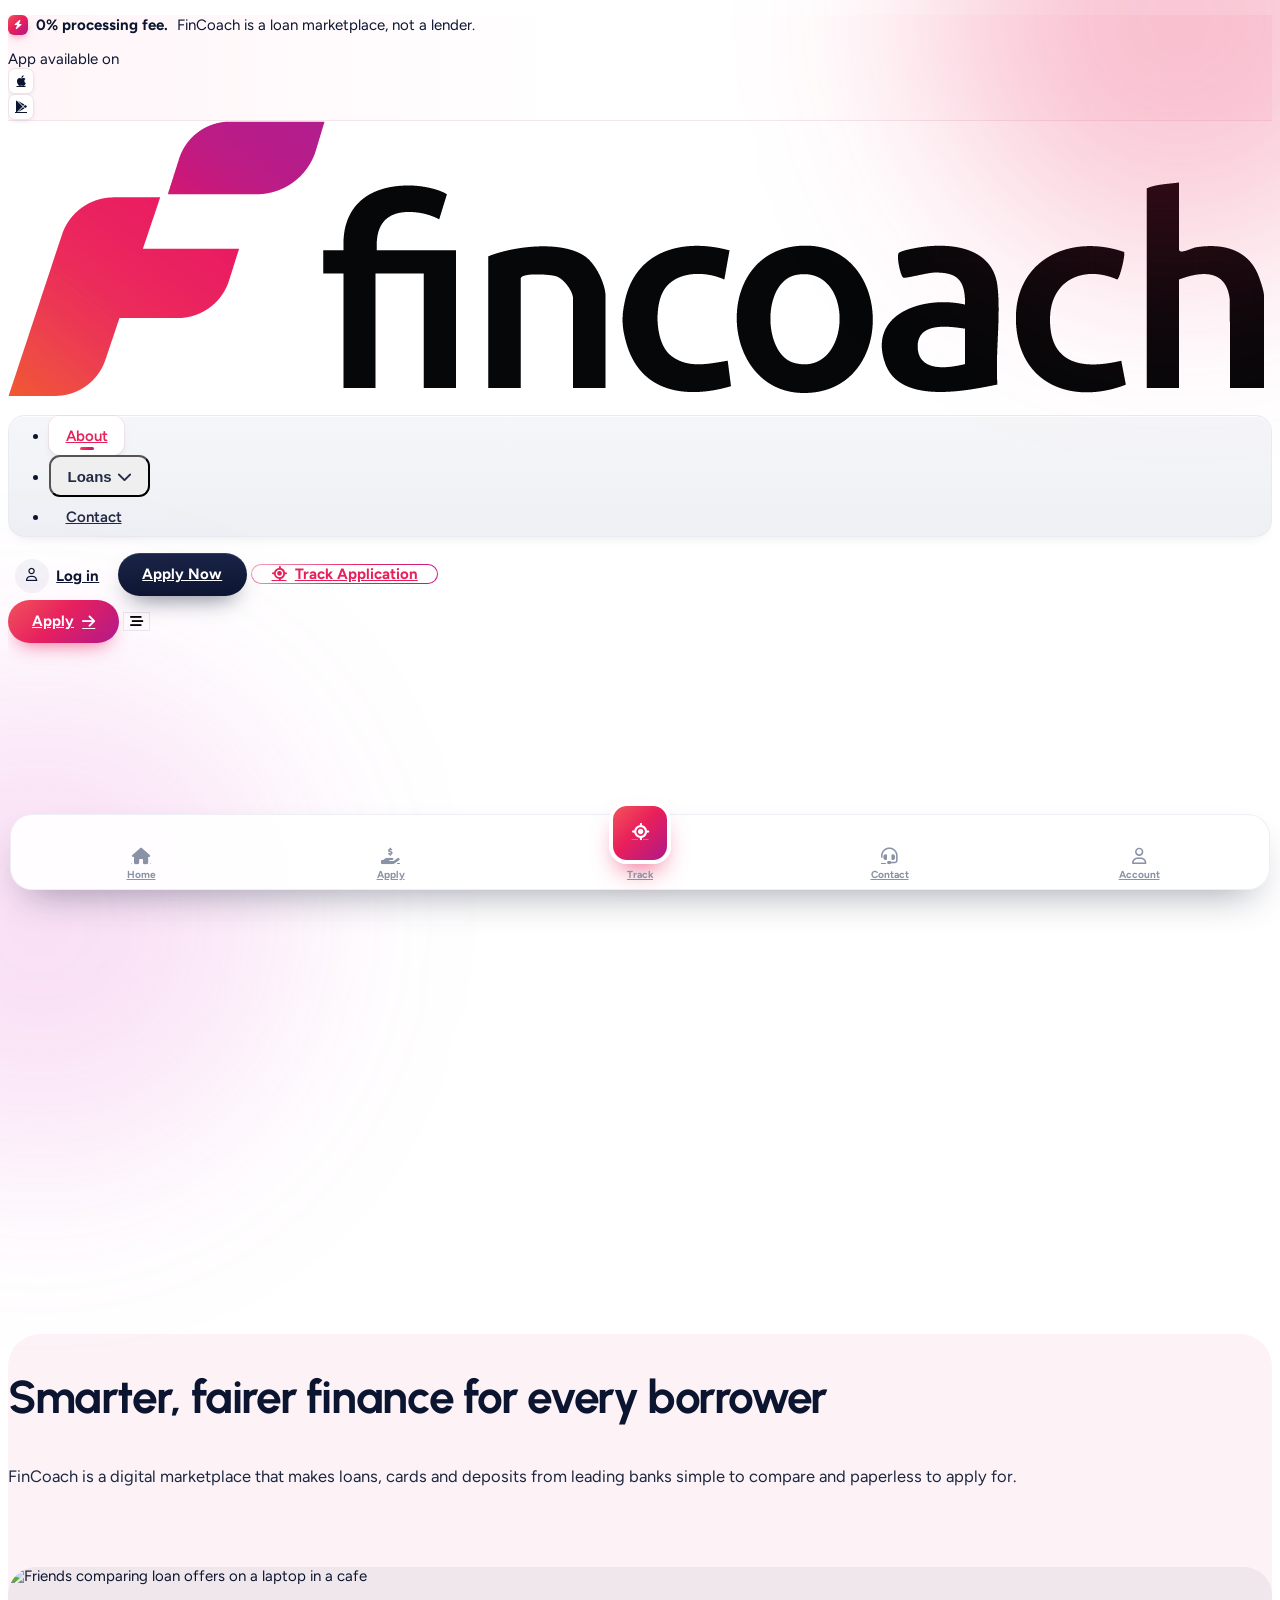
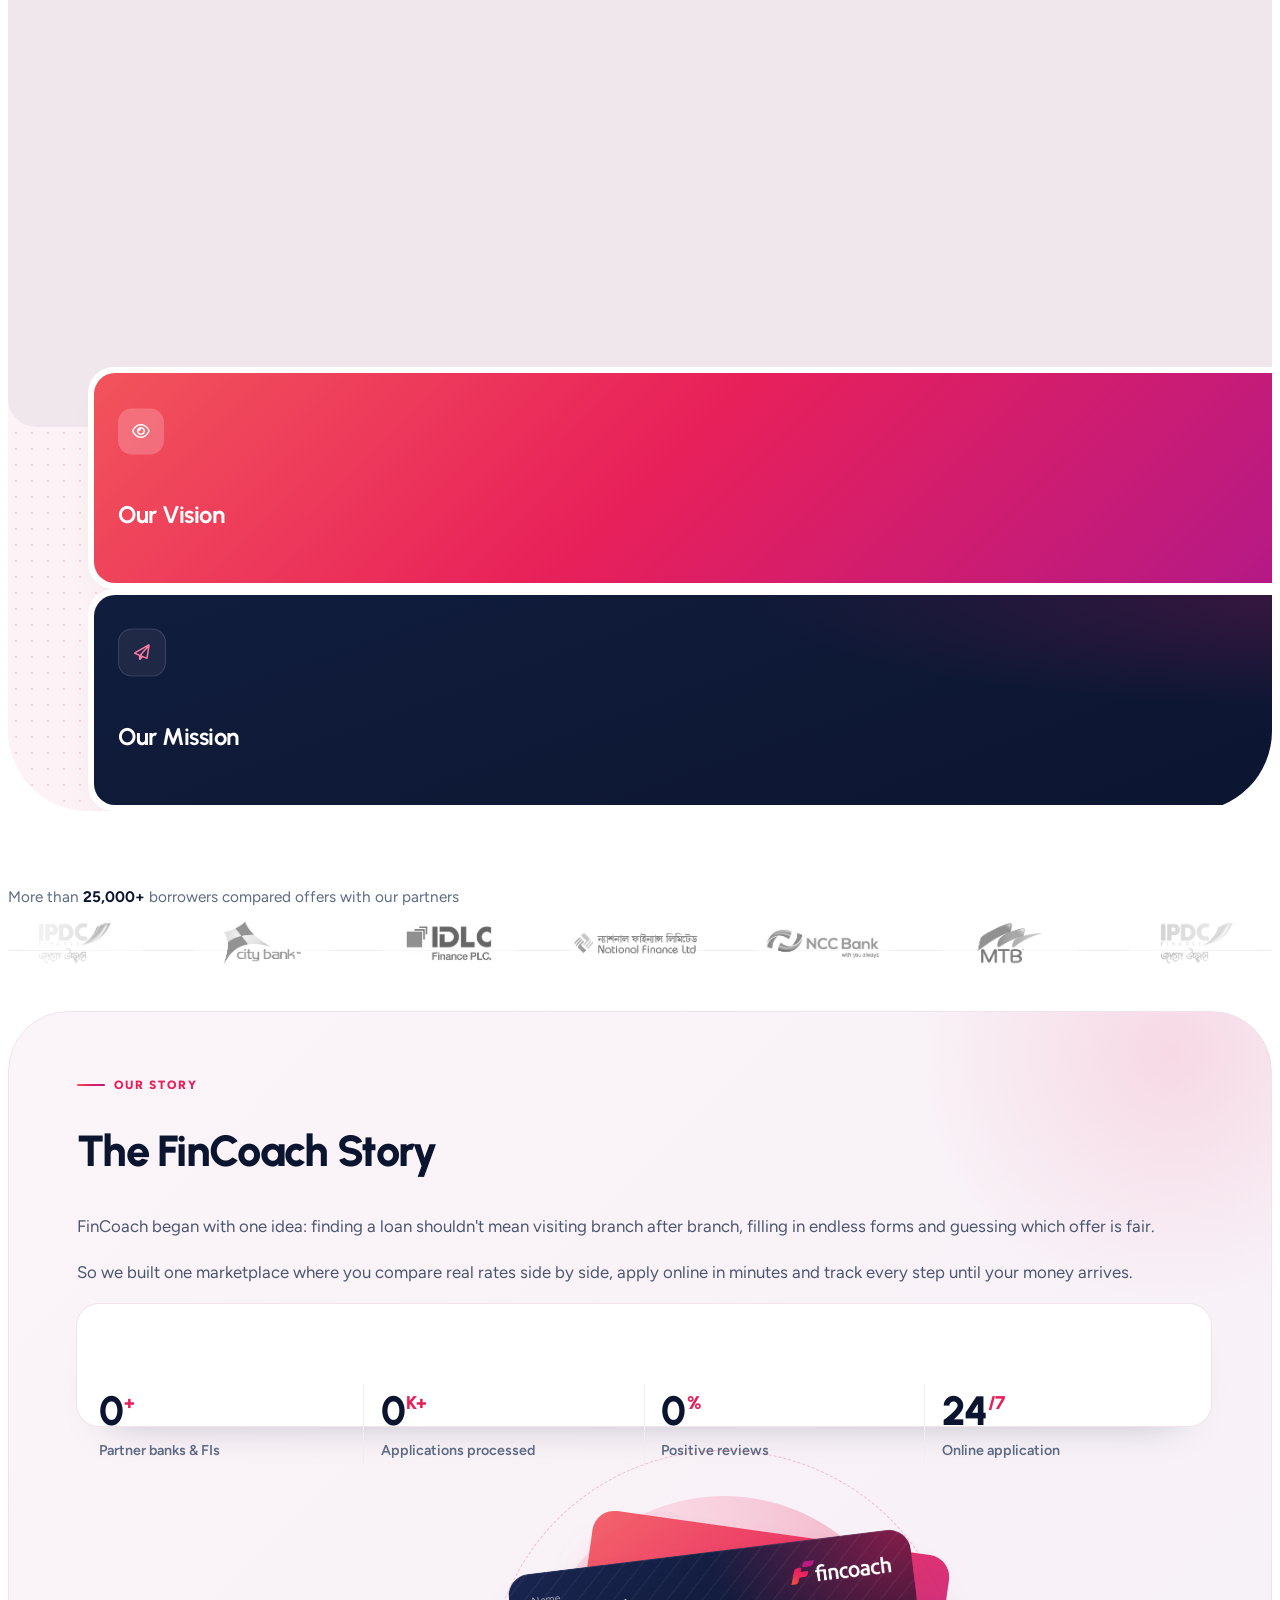
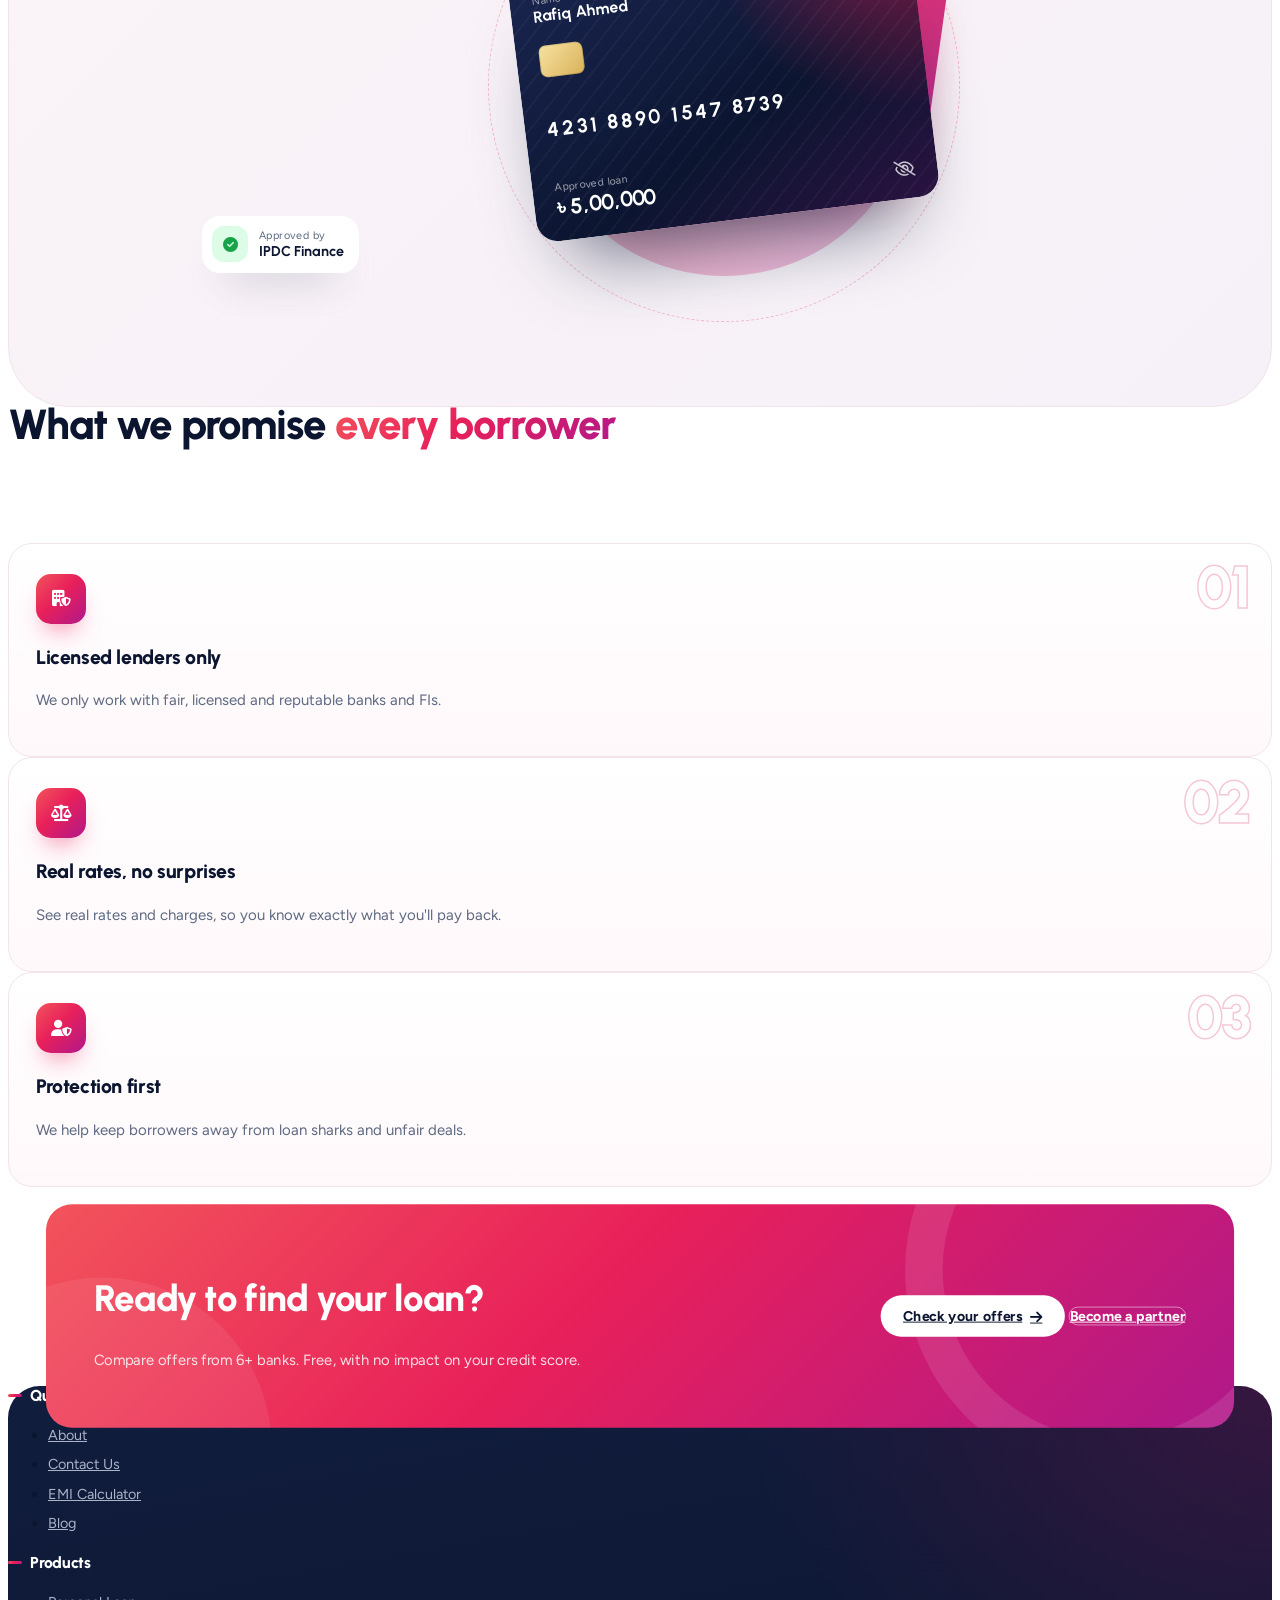
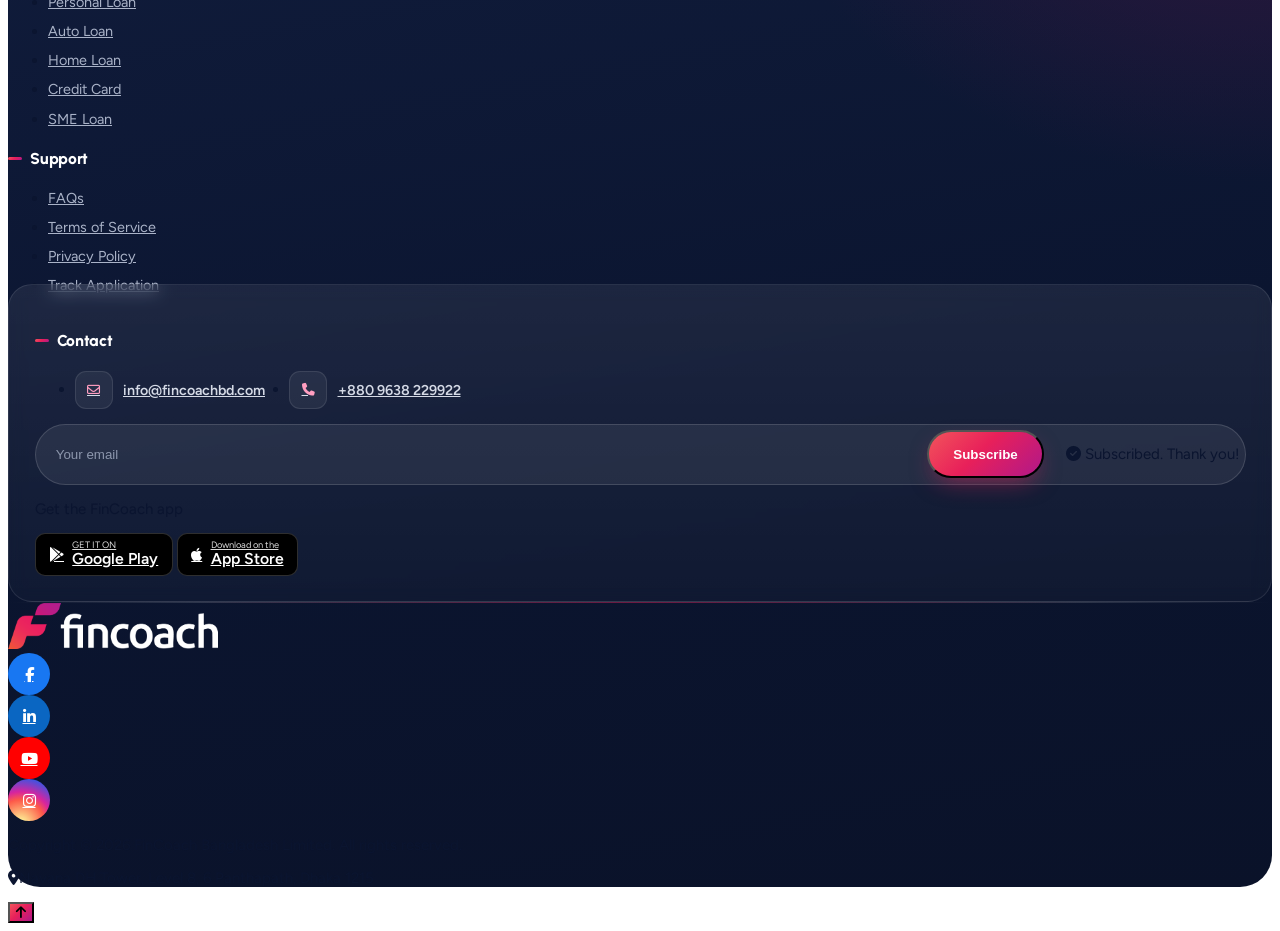
==== commit 9581cb0c: "About story: FinCoach card visual built in CSS Replaces the stock photo with a branded, floating loa" ====
--- a/about.html
+++ b/about.html
@@ -254,8 +254,22 @@
         </div>
       </div>
       <div class="lg:col-span-5">
-        <div class="ab9-story-img" data-aos="fade-left" data-aos-delay="150">
-          <img src="https://images.unsplash.com/photo-1600880292089-90a7e086ee0c?w=1000&q=78&auto=format&fit=crop" alt="FinCoach and a partner bank agreeing a deal" loading="lazy" />
+        <div class="fcx" data-aos="fade-left" data-aos-delay="150" aria-hidden="true">
+          <span class="fcx-orb"></span><span class="fcx-ring"></span>
+          <div class="fcx-card fcx-card-back"></div>
+          <div class="fcx-card fcx-card-front">
+            <div class="fcx-top">
+              <div><small>Name</small><b>Rafiq Ahmed</b></div>
+              <img src="assets/img/fincoach-logo-white.png" alt="" class="fcx-logo" />
+            </div>
+            <span class="fcx-chip"></span>
+            <p class="fcx-num">4231 8890 1547 8739</p>
+            <div class="fcx-bottom">
+              <div><small>Approved loan</small><b>৳ 5,00,000</b></div>
+              <i class="fa-regular fa-eye-slash"></i>
+            </div>
+          </div>
+          <div class="fcx-chip-pill"><span><i class="fa-solid fa-circle-check"></i></span><div><small>Approved by</small><b>IPDC Finance</b></div></div>
         </div>
       </div>
     </div>
--- a/assets/css/style.css
+++ b/assets/css/style.css
@@ -3751,3 +3751,44 @@
 #megaLoans > div { justify-content: center; gap: 2.5rem; }
 #megaLoans > div > div:first-child { flex: 0 0 auto; gap: 3rem; padding-right: 2.5rem; }
 #megaLoans > div > div:last-child { flex: 0 0 420px; }
+/* Mega menu: a little more breathing room between columns and the card */
+#megaLoans > div { gap: 3.5rem; }
+#megaLoans > div > div:first-child { gap: 5rem; padding-right: 3.5rem; }
+#megaLoans > div > div:last-child { flex-basis: 460px; }
+@media (min-width: 1280px) { #megaLoans > div { gap: 4.5rem; } #megaLoans > div > div:first-child { gap: 6.5rem; padding-right: 4.5rem; } #megaLoans > div > div:last-child { flex-basis: 500px; } }
+
+/* ==========================================================
+   About story visual: FinCoach card (built in CSS, no stock photo)
+   ========================================================== */
+.fcx { position: relative; height: 420px; display: grid; place-items: center; isolation: isolate; }
+@media (min-width: 1024px) { .fcx { height: 520px; } }
+.fcx-orb { position: absolute; z-index: -2; width: min(380px, 80vw); aspect-ratio: 1; border-radius: 50%;
+  background: radial-gradient(circle at 35% 30%, rgba(255,255,255,.45), transparent 45%), linear-gradient(135deg, #ffd1df, #f7a3c0 55%, #e9a6d8); filter: saturate(.9); opacity: .75; }
+.fcx-ring { position: absolute; z-index: -1; width: min(470px, 92vw); aspect-ratio: 1; border-radius: 50%; border: 1.5px dashed rgba(232,32,90,.28); animation: twSpin 50s linear infinite; }
+.fcx-card { position: absolute; width: min(360px, 80vw); aspect-ratio: 1.586; border-radius: 22px; }
+.fcx-card-back { transform: translate(34px, -40px) rotate(8deg); background: var(--grad); opacity: .9; box-shadow: 0 30px 60px -30px rgba(232,32,90,.7); }
+.fcx-card-front { display: flex; flex-direction: column; justify-content: space-between; padding: 1.4rem 1.5rem; color: #fff; transform: rotate(-7deg);
+  background:
+    repeating-linear-gradient(135deg, rgba(255,255,255,.035) 0 2px, transparent 2px 14px),
+    radial-gradient(90% 120% at 100% 0%, rgba(232,32,90,.55), transparent 55%),
+    linear-gradient(150deg, #1a2550 0%, #0b1530 60%, #2a1240 100%);
+  box-shadow: 0 50px 80px -40px rgba(11,21,48,.75), inset 0 1px 0 rgba(255,255,255,.12);
+  animation: fcxFloat 6s ease-in-out infinite; }
+@keyframes fcxFloat { 0%, 100% { transform: rotate(-7deg) translateY(0); } 50% { transform: rotate(-7deg) translateY(-12px); } }
+.fcx-top { display: flex; align-items: flex-start; justify-content: space-between; }
+.fcx small { display: block; font-size: .7rem; letter-spacing: .04em; color: rgba(255,255,255,.6); }
+.fcx b { display: block; font-family: "Urbanist", sans-serif; font-weight: 700; font-size: 1.05rem; }
+.fcx-logo { height: 22px; width: auto; }
+.fcx-chip { width: 44px; height: 32px; border-radius: 7px; background: linear-gradient(135deg, #f7e2a1, #d9b25a); box-shadow: inset 0 0 0 1px rgba(0,0,0,.12); }
+.fcx-num { font-family: "Urbanist", sans-serif; font-weight: 700; font-size: clamp(1.1rem, 2.4vw, 1.35rem); letter-spacing: .14em; white-space: nowrap; }
+.fcx-bottom { display: flex; align-items: flex-end; justify-content: space-between; }
+.fcx-bottom b { font-size: 1.45rem; }
+.fcx-bottom i { font-size: 1.1rem; color: rgba(255,255,255,.75); }
+.fcx-chip-pill { position: absolute; left: 4%; bottom: 14%; display: flex; align-items: center; gap: .7rem; padding: .7rem 1rem .7rem .7rem; border-radius: 18px;
+  background: rgba(255,255,255,.95); box-shadow: 0 24px 40px -24px rgba(11,21,48,.45); animation: fcxFloat2 7s ease-in-out infinite; }
+.fcx-chip-pill > span { width: 36px; height: 36px; border-radius: 12px; display: grid; place-items: center; color: #16a34a; background: #dcfce7; }
+.fcx-chip-pill small { color: var(--muted); font-size: .72rem; }
+.fcx-chip-pill b { color: var(--ink); font-size: .95rem; }
+@keyframes fcxFloat2 { 0%, 100% { transform: translateY(0); } 50% { transform: translateY(8px); } }
+@media (max-width: 479px) { .fcx { height: 340px; } .fcx-card-front { padding: 1.1rem 1.2rem; } .fcx-bottom b { font-size: 1.15rem; } .fcx-chip-pill { bottom: 4%; } }
+@media (prefers-reduced-motion: reduce) { .fcx-card-front, .fcx-chip-pill, .fcx-ring { animation: none; } }
